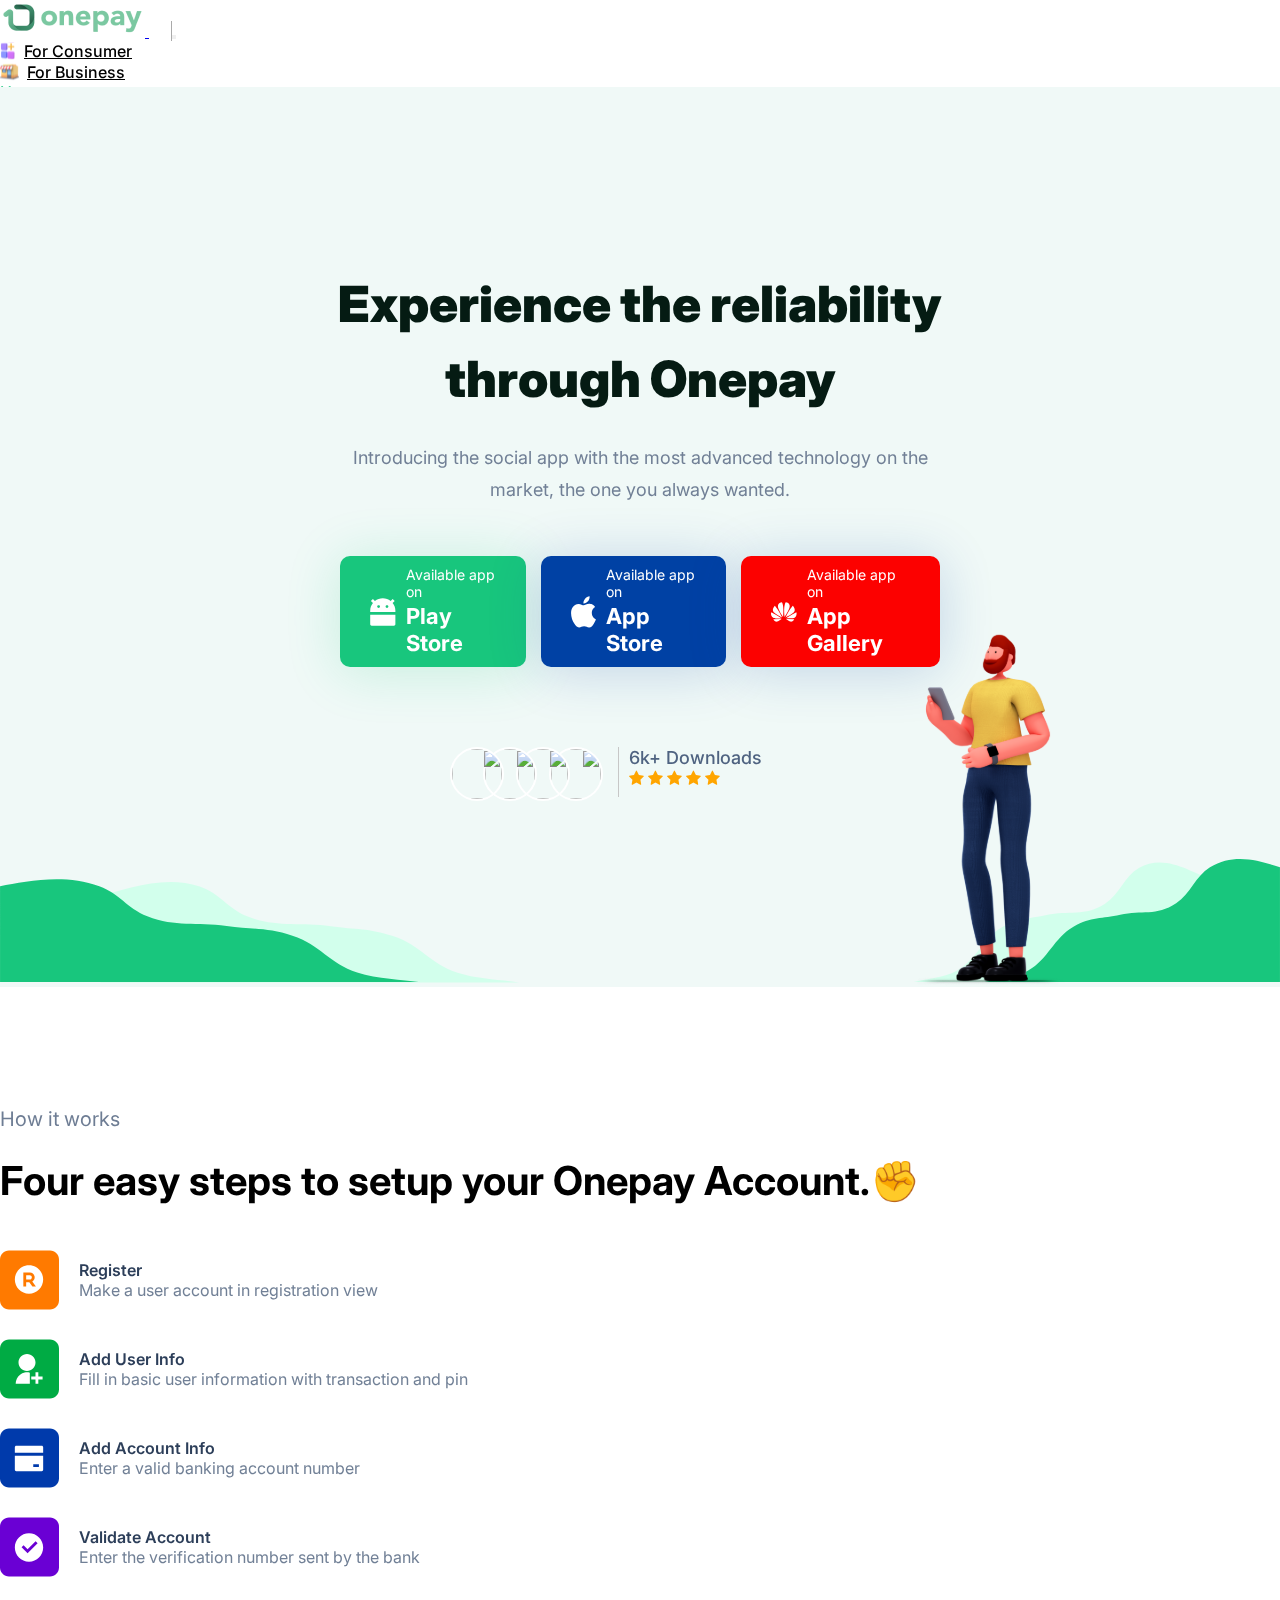
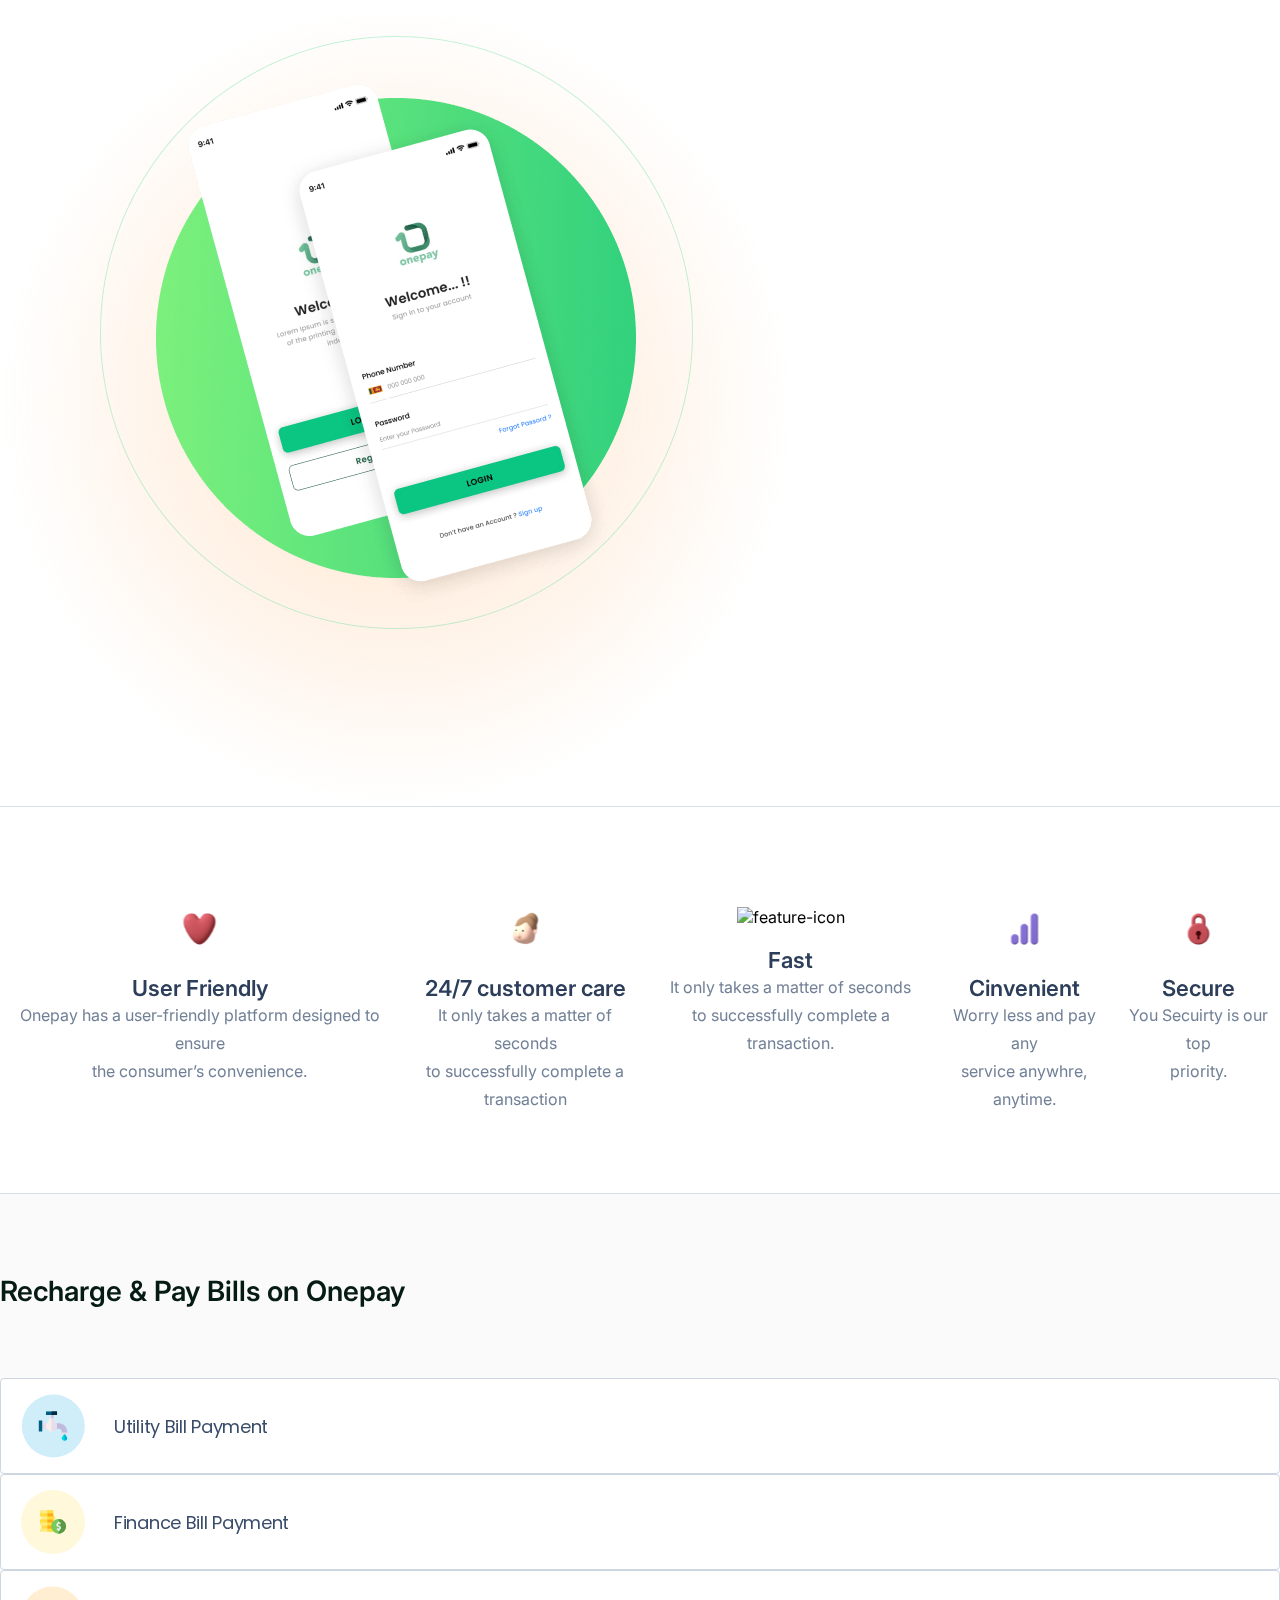
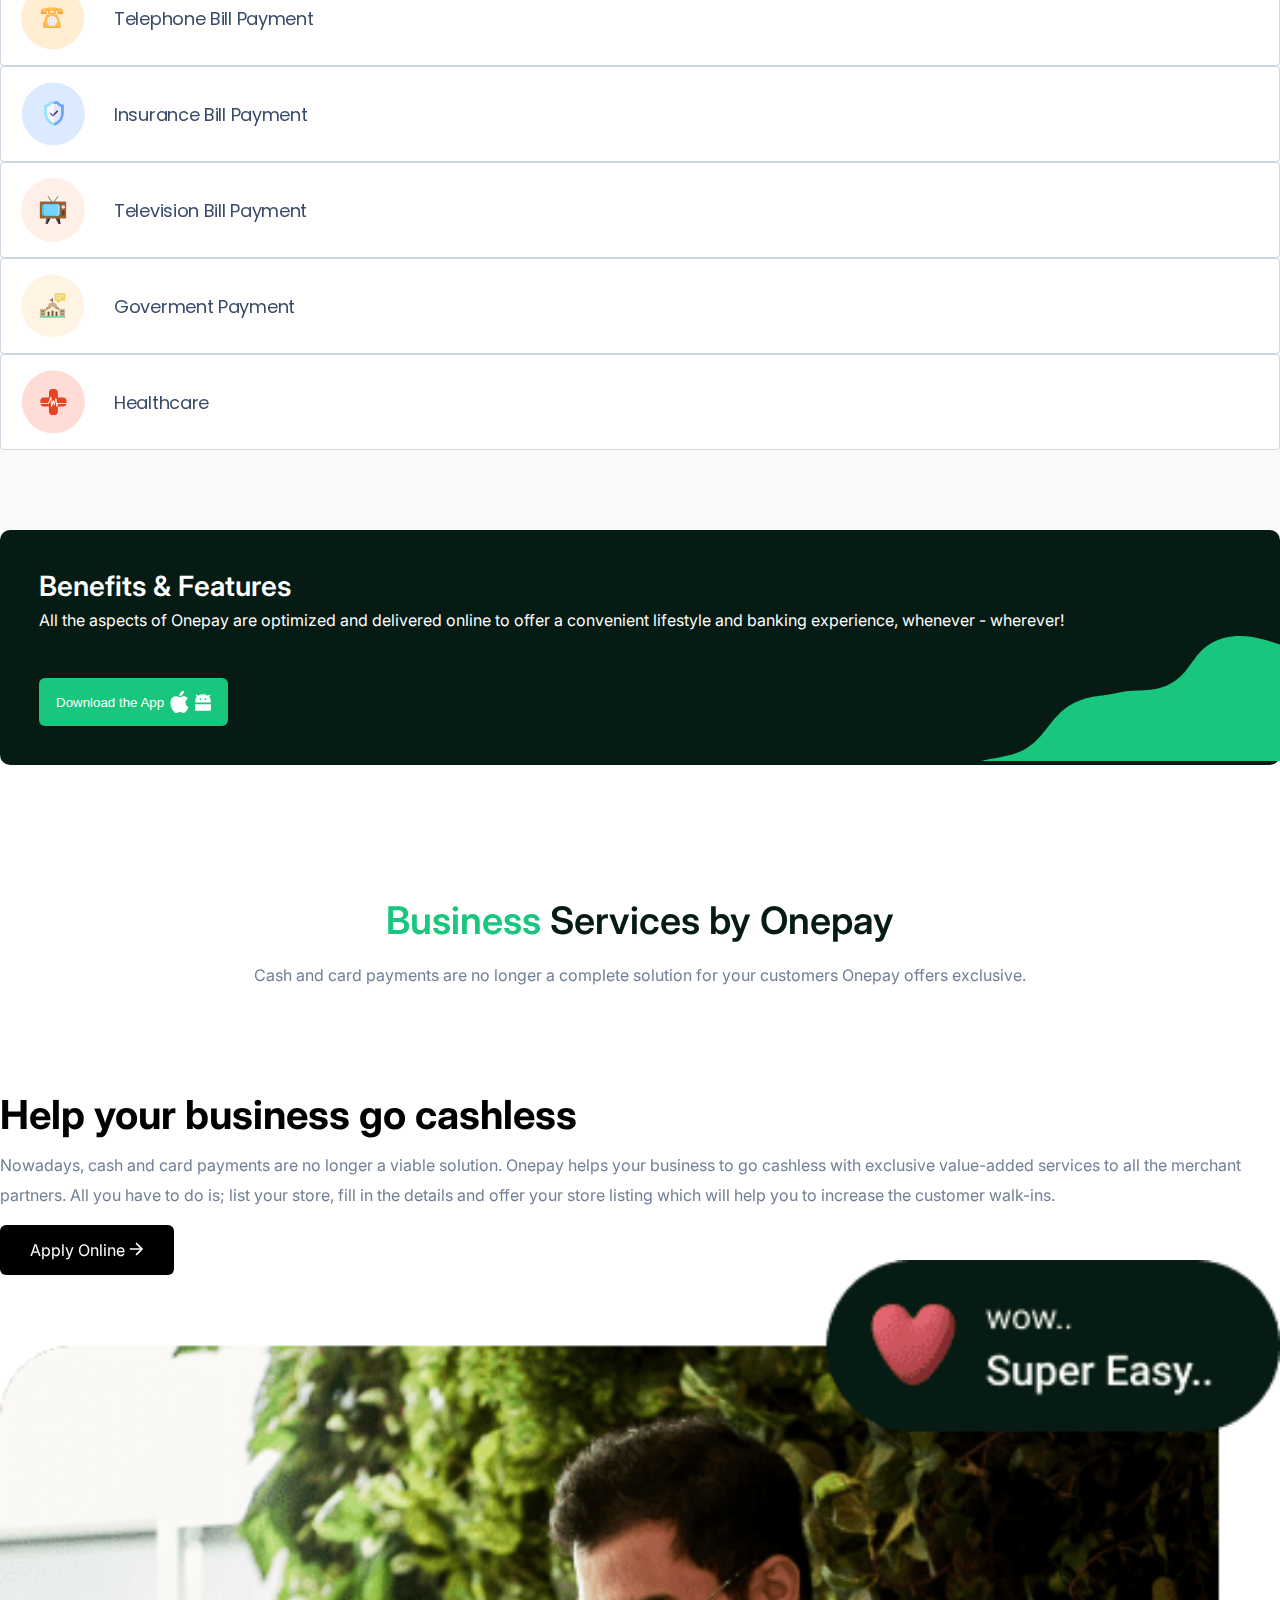
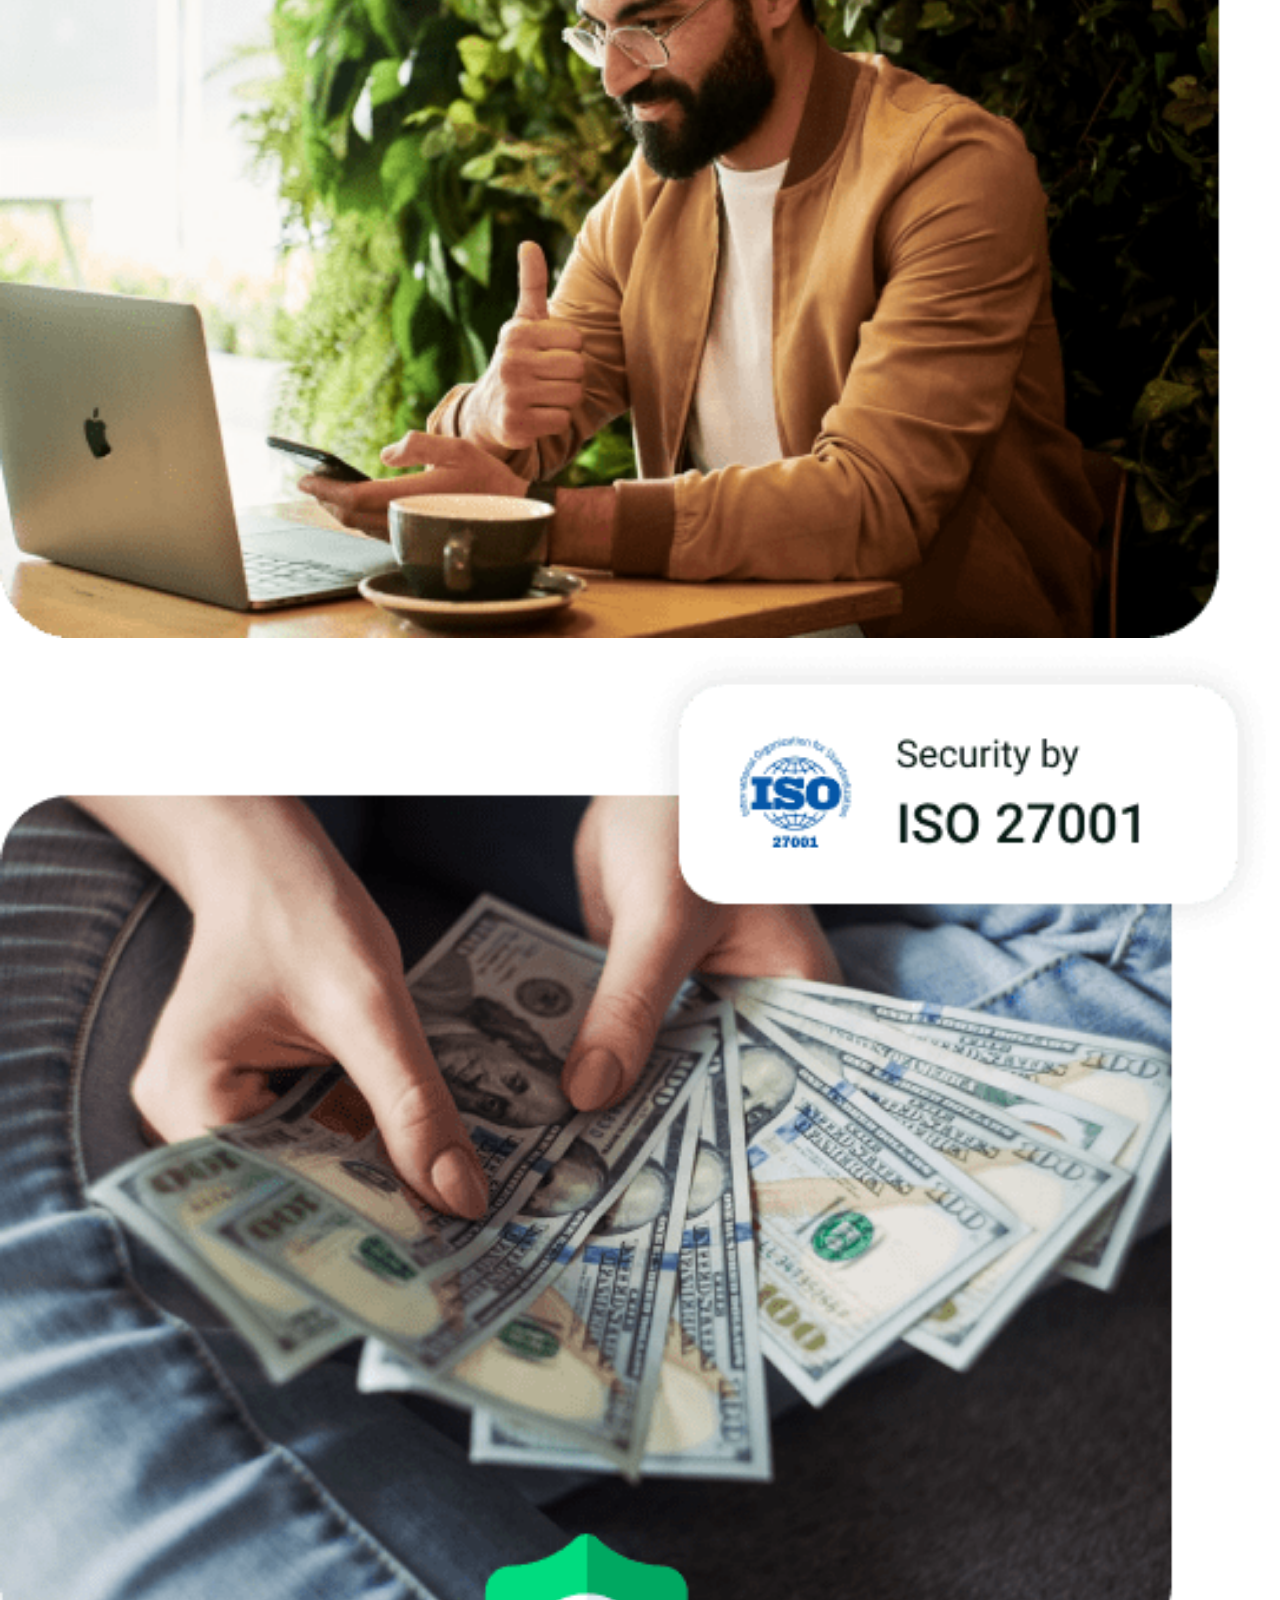
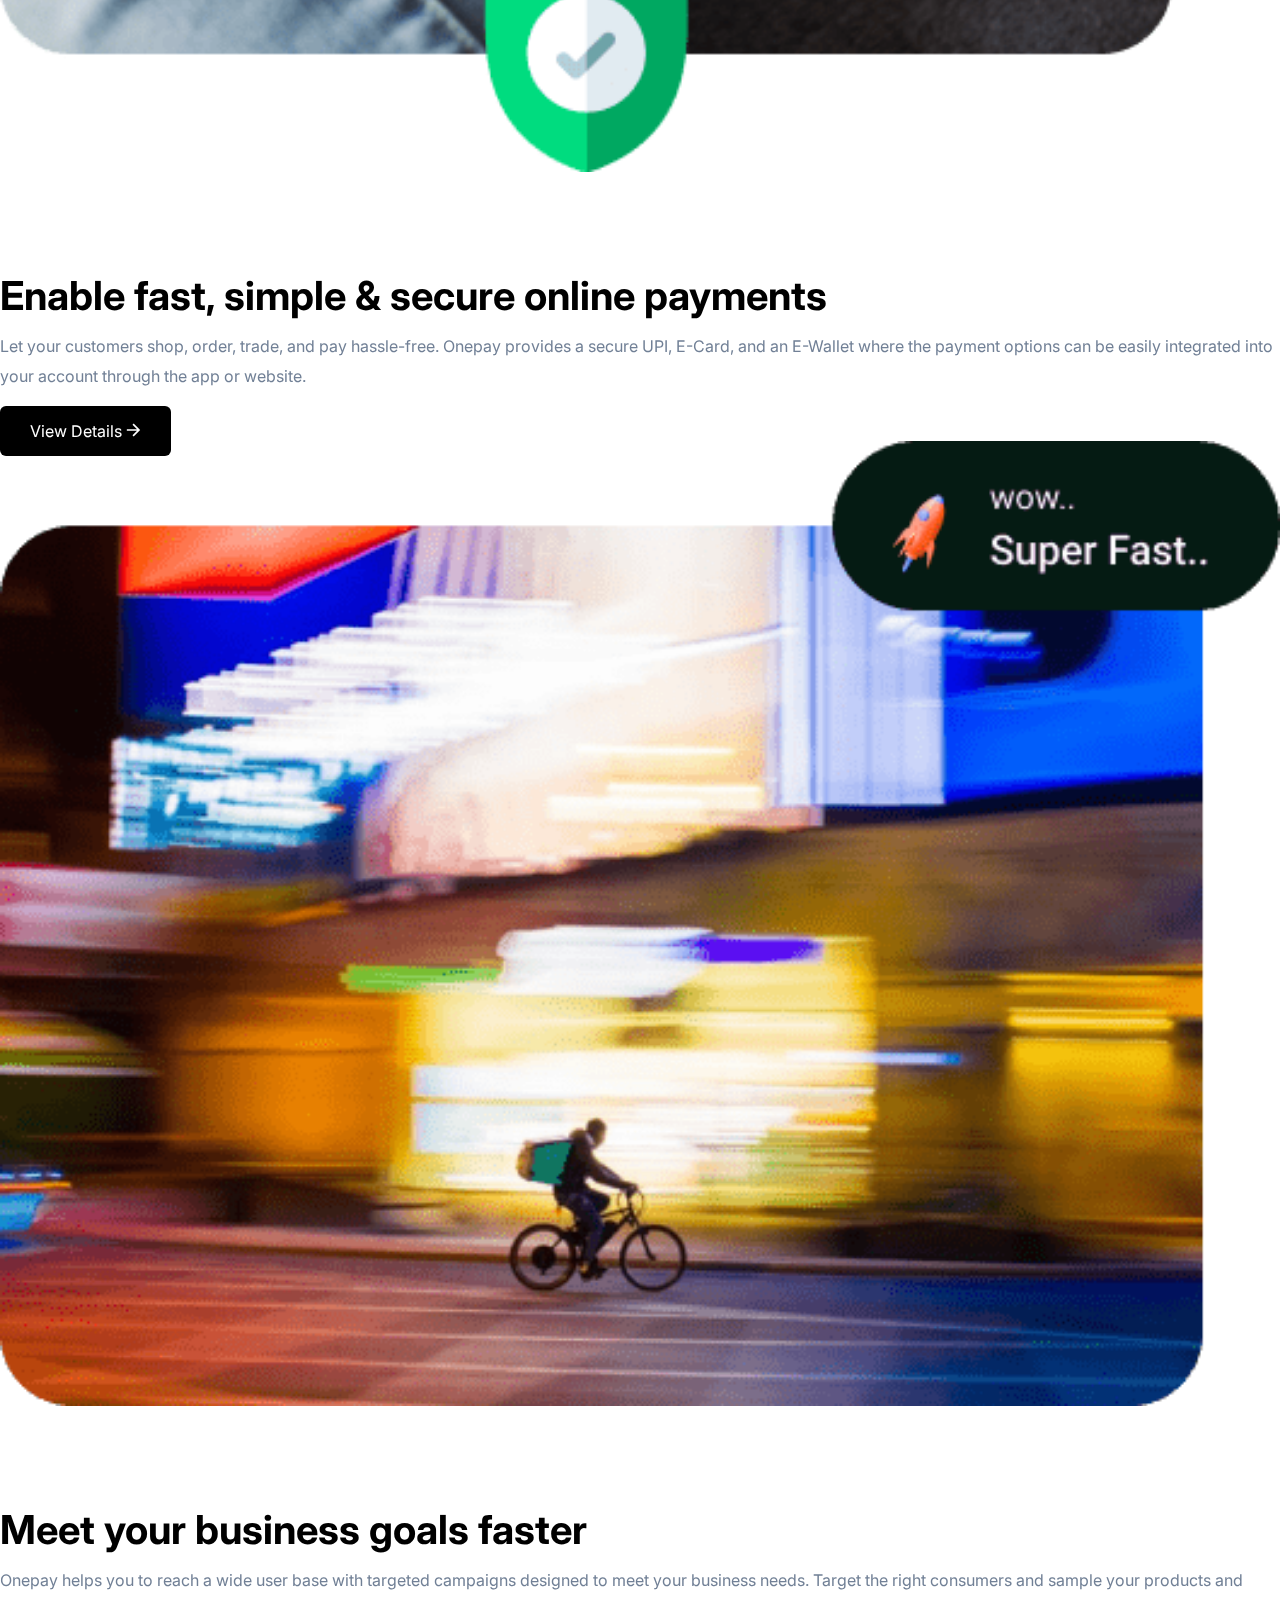
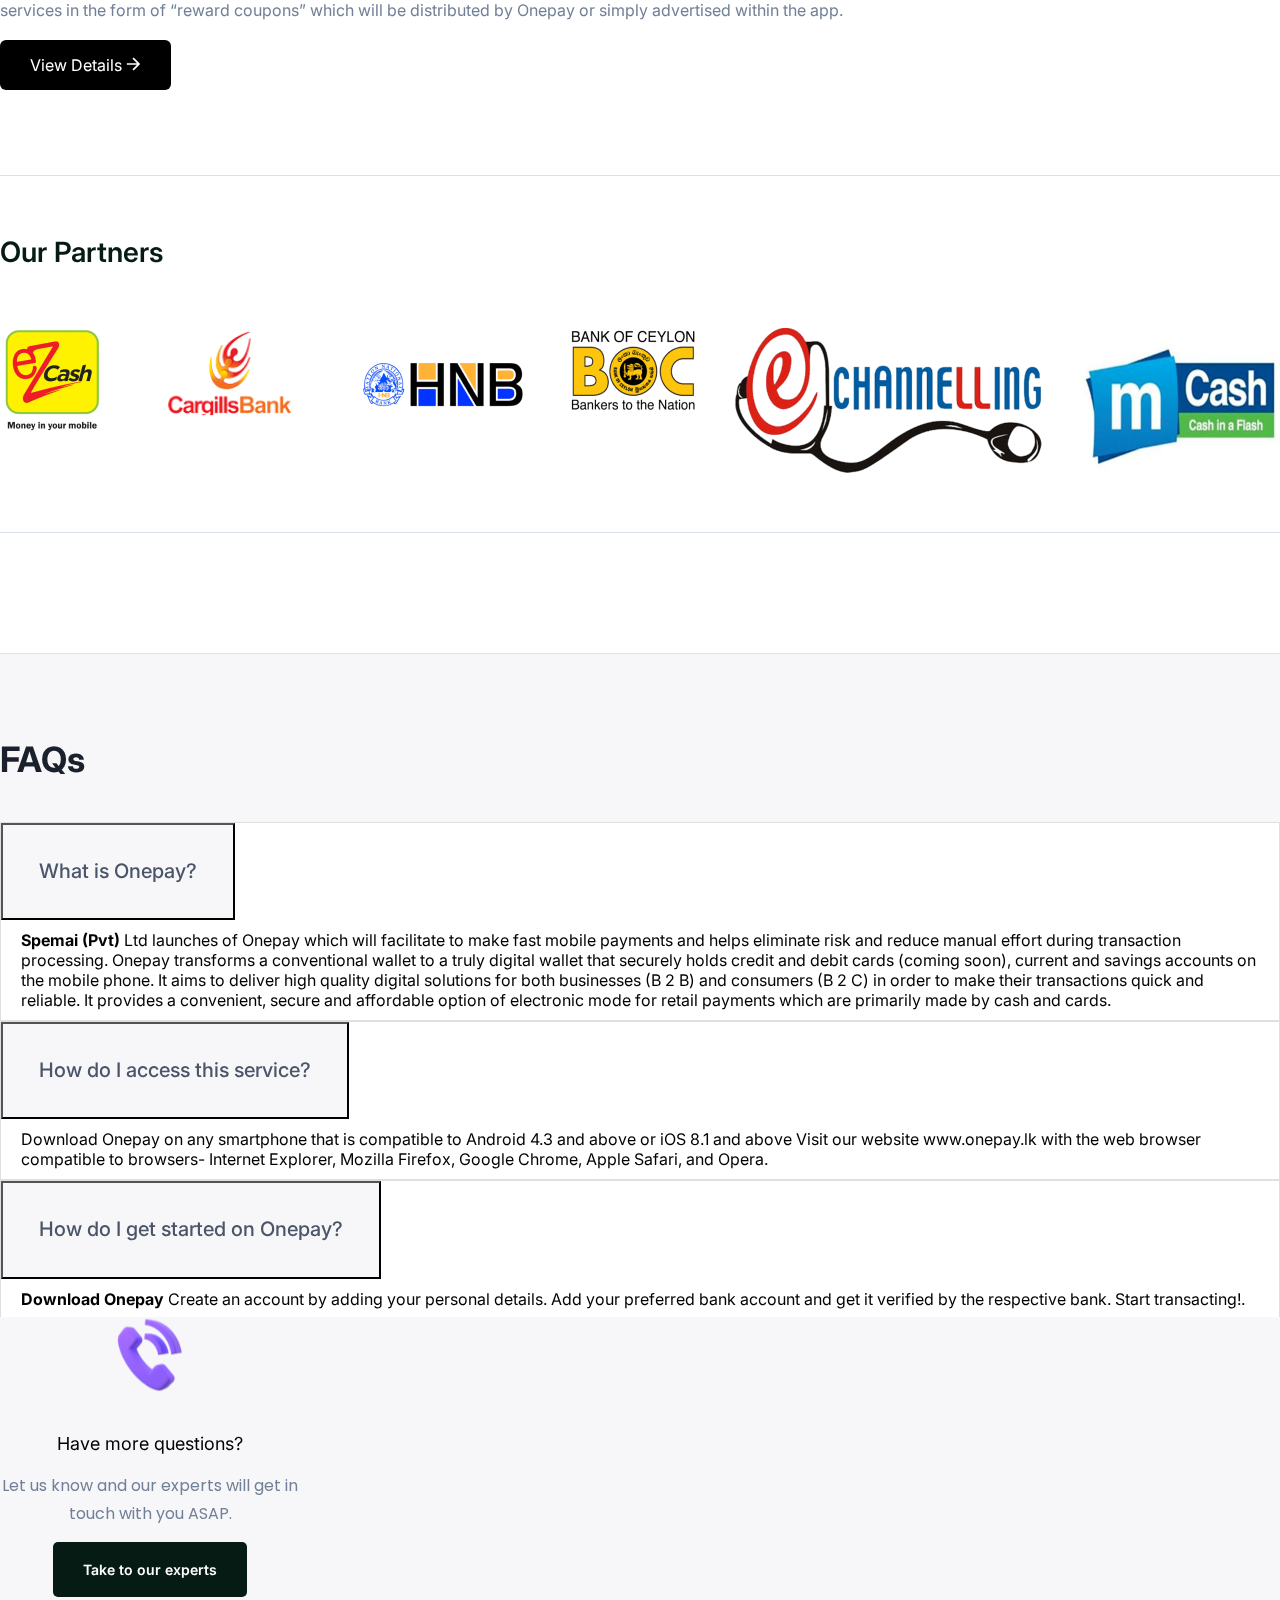
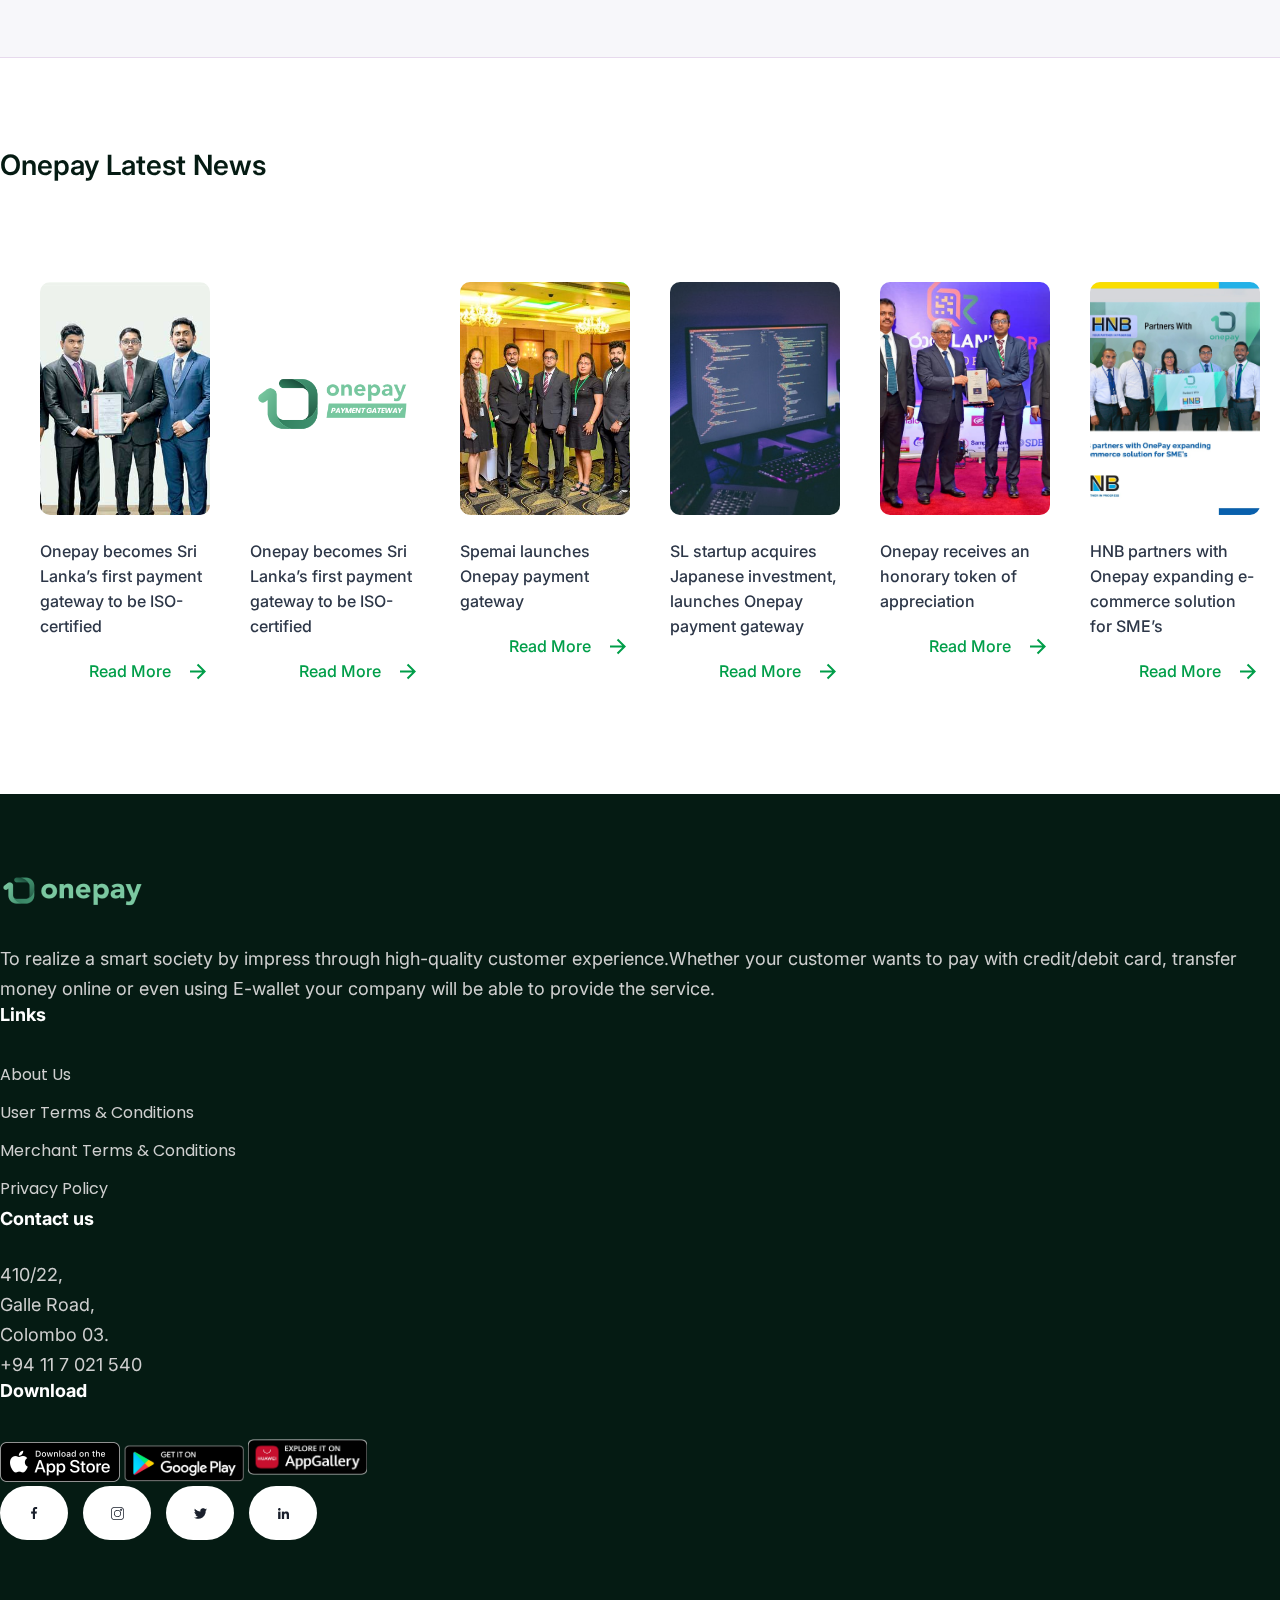
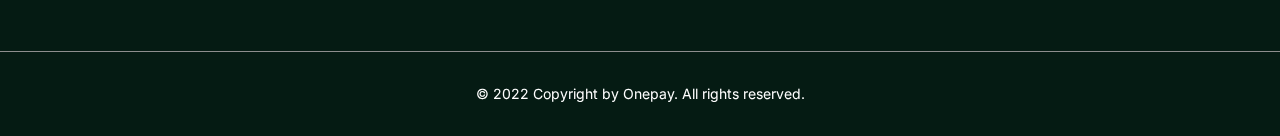
==== index.html @ 6e07134c "footer logo" ====
<!doctype html>
<html lang="en">

<head>
  <!-- Required meta tags -->
  <meta charset="utf-8">
  <meta name="viewport" content="width=device-width, initial-scale=1">
  <meta name="viewport" content="width=device-width, initial-scale=0.86, maximum-scale=5.0, minimum-scale=0.86">
  <link rel="shortcut icon" href="./assets/Images/favicon.ico" type="image/x-icon">
  <link rel="icon" href="./assets/Images/favicon.ico" type="image/x-icon">
  <title>Onepay</title>

  <!-- Bootstrap CSS -->
  <link href="https://cdn.jsdelivr.net/npm/bootstrap@5.1.3/dist/css/bootstrap.min.css" rel="stylesheet"
    integrity="sha384-1BmE4kWBq78iYhFldvKuhfTAU6auU8tT94WrHftjDbrCEXSU1oBoqyl2QvZ6jIW3" crossorigin="anonymous">
    <link rel="stylesheet" href="https://cdnjs.cloudflare.com/ajax/libs/slick-carousel/1.9.0/slick-theme.min.css" integrity="sha512-17EgCFERpgZKcm0j0fEq1YCJuyAWdz9KUtv1EjVuaOz8pDnh/0nZxmU6BBXwaaxqoi9PQXnRWqlcDB027hgv9A==" crossorigin="anonymous" referrerpolicy="no-referrer" />
    <link rel="stylesheet" href="https://cdnjs.cloudflare.com/ajax/libs/slick-carousel/1.9.0/slick.min.css" integrity="sha512-yHknP1/AwR+yx26cB1y0cjvQUMvEa2PFzt1c9LlS4pRQ5NOTZFWbhBig+X9G9eYW/8m0/4OXNx8pxJ6z57x0dw==" crossorigin="anonymous" referrerpolicy="no-referrer" />
    <link rel="stylesheet" href="./css/style.css">

  <!-- Font -->
  <link href="https://fonts.googleapis.com/css2?family=Inter:wght@100;200;300;400;500;600;700;800;900&display=swap"
    rel="stylesheet">

  <!-- Font Awesome Icon Library -->
  <link rel="stylesheet" href="https://cdnjs.cloudflare.com/ajax/libs/font-awesome/4.7.0/css/font-awesome.min.css">

</head>

<script>
  function getMobileOperatingSystem() {
    var userAgent = navigator.userAgent || navigator.vendor || window.opera;

    // Windows Phone must come first because its UA also contains "Android"
    if (/windows phone/i.test(userAgent)) {
      var a = document.getElementById('myElementID');
    a.href = "http://www.mywebsite.com";
        return "Windows Phone";
    }

    if (/android/i.test(userAgent)) {
        return "Android";
    }

    // iOS detection from: http://stackoverflow.com/a/9039885/177710
    if (/iPad|iPhone|iPod/.test(userAgent) && !window.MSStream) {
        return "iOS";
    }

    return "unknown";
}
</script>

<body>

  <!--nav bar-->

  <nav class="navbar navbar-expand-lg navbar-light custom-nav__modify sticky-top">
    <div class="container">
      <a class="navbar-brand custom-nav__modify-logo" href="index.html">
        <img src="./assets/Images/onepay-logo.png" alt="">
      </a>
      <button class="navbar-toggler" type="button" data-bs-toggle="collapse" data-bs-target="#navbarSupportedContent"
        aria-controls="navbarSupportedContent" aria-expanded="false" aria-label="Toggle navigation">
        <span class="navbar-toggler-icon"></span>
      </button>
      <div class="collapse navbar-collapse custom-nav__modify-collapse" id="navbarSupportedContent">
        <ul class="navbar-nav me-auto mb-2 mb-lg-0">
          <li class="nav-item">
            <a class="nav-link nav-item-custom" href="consumer.html"> <img src="./assets/SVG/Add_apps_perspective_matte 1.svg"
                class="nav-image-align" alt=""> For Consumer</a>
          </li>
          <li class="nav-item">
            <a class="nav-link nav-item-custom" href="business.html"><img src="./assets/SVG/consumer.svg" class="nav-image-align"
                alt=""> For Business</a>
          </li>
        </ul>
        <ul class="navbar-nav  mb-2 mb-lg-0 d-flex">
          <li class="nav-item nav-item-align">
            <a class="nav-link nav-item-custom active-page" aria-current="page" href="index.html">Home</a>
          </li>

          <li class="nav-item nav-item-align">
            <a class="nav-link nav-item-custom" href="pricing.html">Payment Gateway</a>
          </li>

          <li class="nav-item nav-item-align">
            <a class="nav-link nav-item-custom" href="about-us.html">About us</a>
          </li>

          <li class="nav-item nav-item-align">
            <a class="nav-link nav-item-custom" href="contact-us.html">Contact us</a>
          </li>

          <li class="nav-item">
            <a class="nav-link login-merchnat__btn" href="https://merchant-v2.onepay.lk/">Login as Merchant</a>
          </li>
        </ul>
      </div>
    </div>
  </nav>

  <!-- hero section -->
  <header>
    <section class="hero_section">
      <div class="wrapper">
        <div class="hero_content">
          <h1 class="hero_heading">Experience the reliability<br>through Onepay</h1>
          <p class="hero_paragraph">Introducing the social app with the most advanced technology on the<br> market, the one you always wanted.
          </p>
          <div class="buttons-downloard-app">
            <a href="https://play.google.com/store/apps/details?id=lk.onepay.android" class='btn-primary-bg plays-store'>
              <svg width="32" height="35" viewBox="0 0 32 35" fill="none" class="btn-primary-bg--image"
                xmlns="http://www.w3.org/2000/svg">
                <path
                  d="M6.1685 3.77868C8.95755 1.59725 12.4262 0.411113 16 0.416676C19.7188 0.416676 23.1365 1.67401 25.8315 3.77868L28.3742 1.29647L30.8488 3.71205L28.306 6.19426C30.5406 8.9169 31.7557 12.3029 31.75 15.7917V17.5H0.25V15.7917C0.25 12.1615 1.538 8.82509 3.694 6.19426L1.15125 3.71376L3.62575 1.29818L6.1685 3.78038V3.77868ZM0.25 20.9167H31.75V32.875C31.75 33.3281 31.5656 33.7626 31.2374 34.083C30.9092 34.4034 30.4641 34.5833 30 34.5833H2C1.53587 34.5833 1.09075 34.4034 0.762563 34.083C0.434374 33.7626 0.25 33.3281 0.25 32.875V20.9167ZM10.75 12.375C11.2141 12.375 11.6592 12.195 11.9874 11.8747C12.3156 11.5543 12.5 11.1198 12.5 10.6667C12.5 10.2136 12.3156 9.77908 11.9874 9.4587C11.6592 9.13833 11.2141 8.95834 10.75 8.95834C10.2859 8.95834 9.84075 9.13833 9.51256 9.4587C9.18437 9.77908 9 10.2136 9 10.6667C9 11.1198 9.18437 11.5543 9.51256 11.8747C9.84075 12.195 10.2859 12.375 10.75 12.375V12.375ZM21.25 12.375C21.7141 12.375 22.1592 12.195 22.4874 11.8747C22.8156 11.5543 23 11.1198 23 10.6667C23 10.2136 22.8156 9.77908 22.4874 9.4587C22.1592 9.13833 21.7141 8.95834 21.25 8.95834C20.7859 8.95834 20.3408 9.13833 20.0126 9.4587C19.6844 9.77908 19.5 10.2136 19.5 10.6667C19.5 11.1198 19.6844 11.5543 20.0126 11.8747C20.3408 12.195 20.7859 12.375 21.25 12.375V12.375Z"
                  fill="white" />
              </svg>
              <div class="header-btn__text">
                <span class="header-btn__text-sub">Available app on</span>
                <span class="header-btn__text-main">Play Store</span>
              </div>
            </a>

            <a href="https://apps.apple.com/jp/app/onepay/id1499761738" class='btn-primary-bg apple-store' id="apple_btn">
              <svg width="31" height="39" viewBox="0 0 31 39" fill="none" xmlns="http://www.w3.org/2000/svg">
                <path
                  d="M15.3733 11.3376C13.9133 11.3376 11.6533 9.63609 9.27333 9.69759C6.13333 9.73859 3.25333 11.5631 1.63333 14.4536C-1.62667 20.2551 0.793333 28.8241 3.97333 33.5391C5.53333 35.8351 7.37333 38.4181 9.81333 38.3361C12.1533 38.2336 13.0333 36.7781 15.8733 36.7781C18.6933 36.7781 19.4933 38.3361 21.9733 38.2746C24.4933 38.2336 26.0933 35.9376 27.6333 33.6211C29.4133 30.9561 30.1533 28.3731 30.1933 28.2296C30.1333 28.2091 25.2933 26.3026 25.2333 20.5626C25.1933 15.7656 29.0533 13.4696 29.2333 13.3671C27.0333 10.0666 23.6533 9.69759 22.4733 9.61559C19.3933 9.36959 16.8133 11.3376 15.3733 11.3376ZM20.5733 6.49959C21.8733 4.90059 22.7333 2.66609 22.4933 0.452087C20.6333 0.534087 18.3933 1.72309 17.0533 3.32209C15.8533 4.73659 14.8133 7.01209 15.0933 9.18509C17.1533 9.34909 19.2733 8.09859 20.5733 6.49959Z"
                  fill="white" />
              </svg>
              <div class="header-btn__text">
                <span class="header-btn__text-sub">Available app on</span>
                <span class="header-btn__text-main">App Store</span>
              </div>
            </a>

            <a 
              href="https://appgallery.cloud.huawei.com/ag/n/app/C103102119?locale=en_US&source=appshare&subsource=C103102119&shareTo=com.huawei.email&shareFrom=appmarket" 
              class='btn-primary-bg app-gallery' id="huawei_btn">
              <svg version="1.1" xmlns="http://www.w3.org/2000/svg" width="32" height="32" viewBox="0 0 32 32" fill="none">
                <path fill="white" d="M4.893 8.187c0 0-2.467 2.36-2.6 4.853v0.467c0.107 2.013 1.627 3.2 1.627 3.2 2.44 2.387 8.347 5.387 9.733 6.067 0 0 0.080 0.040 0.133-0.013l0.027-0.053v-0.053c-3.787-8.253-8.92-14.467-8.92-14.467zM12.867 24.8c-0.027-0.107-0.133-0.107-0.133-0.107l-9.84 0.347c1.067 1.907 2.867 3.373 4.747 2.933 1.28-0.333 4.213-2.373 5.173-3.067 0.080-0.067 0.053-0.12 0.053-0.107zM12.973 23.76c-4.32-2.92-12.693-7.387-12.693-7.387-0.2 0.613-0.267 1.2-0.28 1.733v0.093c0 1.427 0.533 2.427 0.533 2.427 1.067 2.253 3.12 2.933 3.12 2.933 0.933 0.4 1.867 0.413 1.867 0.413 0.16 0.027 5.867 0 7.387 0 0.067 0 0.107-0.067 0.107-0.067v-0.080c0-0.040-0.040-0.067-0.040-0.067zM12.080 4.253c-1.918 0.502-3.327 2.173-3.426 4.189l-0 0.011v0.547c0.040 0.8 0.213 1.4 0.213 1.4 0.88 3.867 5.147 10.2 6.067 11.533 0.067 0.067 0.133 0.040 0.133 0.040 0.048-0.021 0.080-0.068 0.080-0.122 0-0.004-0-0.008-0-0.011l0 0c1.413-14.133-1.48-17.893-1.48-17.893-0.427 0.027-1.587 0.307-1.587 0.307zM23.147 7.28c0 0-0.653-2.4-3.253-3.040 0 0-0.76-0.187-1.56-0.293 0 0-2.907 3.747-1.493 17.907 0.013 0.093 0.080 0.107 0.080 0.107 0.093 0.040 0.133-0.040 0.133-0.040 0.96-1.373 5.2-7.68 6.067-11.52 0 0 0.48-1.867 0.027-3.12zM19.253 24.707c0 0-0.093 0-0.12 0.067 0 0-0.013 0.093 0.040 0.133 0.933 0.68 3.8 2.667 5.173 3.067 0 0 0.213 0.067 0.573 0.080h0.187c0.92-0.027 2.533-0.493 4-3.013zM29.693 13.493c0.187-2.747-2.587-5.293-2.587-5.307 0 0-5.133 6.213-8.893 14.4 0 0-0.040 0.107 0.027 0.173l0.053 0.013h0.080c1.413-0.707 7.28-3.693 9.707-6.053 0 0 1.533-1.24 1.613-3.227zM31.72 16.347c0 0-8.373 4.493-12.693 7.4 0 0-0.067 0.053-0.040 0.147 0 0 0.040 0.080 0.093 0.080 1.547 0 7.413 0 7.56-0.027 0 0 0.76-0.027 1.693-0.387 0 0 2.080-0.667 3.16-3.027 0 0 0.973-1.933 0.227-4.187z"></path>
              </svg>
              <div class="header-btn__text">
                <span class="header-btn__text-sub">Available app on</span>
                <span class="header-btn__text-main">App Gallery</span>
              </div>
            </a>
          </div>
          <div class="avatar_sec">
            <div class="avatars">
              <span class="avatar">
                <img src="https://www.fillmurray.com/50/50" width="50" height="50" />
              </span>
              <span class="avatar">
                <img src="https://www.fillmurray.com/100/100" width="50" height="50" />
              </span>
              <span class="avatar">
                <img src="https://www.fillmurray.com/200/200" width="50" height="50" />
              </span>
              <span class="avatar">
                <img src="https://www.fillmurray.com/150/150" width="50" height="50" />
              </span>
              <!-- Variable amount more avatars -->
            </div>

            <!-- vertical line -->
            <div class="vl"></div>

            <div class="ratings">
              <div id="rate_text">6k+ Downloads</div>

              <div id="stars">
                <span class="fa fa-star checked"></span>
                <span class="fa fa-star checked"></span>
                <span class="fa fa-star checked"></span>
                <span class="fa fa-star checked"></span>
                <span class="fa fa-star checked"></span>
              </div>

            </div>

          </div>
        </div>


        <div class="header-bottom__image-1">
          <img src="./assets/SVG/bg-half.svg" class="man-bill_img" alt="">
        </div>

        <div class="man-bill">
          <img src="./assets/SVG/bill-mobile.svg" alt="">
        </div>

      </div>
    </section>
  </header>


  <!-- SECOND SECTION -->
  <section class="how-it-works">
    <div class="container">
      <div class="row">
        <div class="col-md-6">
          <h2 class="secondsec__heading_small_text">How it works</h2>
          <h2 class="secondsec__heading">Four easy steps to setup your Onepay Account.✊</h2>

          <div class="secondsec__step">
            <img src="./assets/SVG/register.svg" alt="register-icon">
            <p class="secondsec__paragraph_text">Register<span class="secondsec__paragraph_text--sub">Make a user account in registration view</span></p>
          </div>

          <div class="secondsec__step">
            <img src="./assets/SVG/add-user-info.svg" alt="add-user-info-icon">
            <p class="secondsec__paragraph_text">Add User Info<span class="secondsec__paragraph_text--sub">Fill in basic user information with transaction and pin</span></p>
          </div>

          <div class="secondsec__step">
            <img src="./assets/SVG/Add Account Info.svg" alt="add-account-info-icon">
            <p class="secondsec__paragraph_text">Add Account Info<span class="secondsec__paragraph_text--sub">Enter a valid banking account number</span></p>
          </div>

          <div class="secondsec__step">
            <img src="./assets/SVG/Validate Account.svg " alt="validate-account-icon">
            <p class="secondsec__paragraph_text">Validate Account<span class="secondsec__paragraph_text--sub">Enter the verification number sent by the bank</span></p>
          </div>
        </div>

        <div class="col-md-6">
          <div class="secondsec__app_account_create_steps">
            <div class="secondsec__steps_container phoneImg">
              <img src="./assets/Images/min/four-steps.png" alt="phone-image" class="secondsec__phone-img">
            </div>
          </div>
        </div>
      </div>

    </div>
  </section>

  <!-- THIRD SECTION| APP FEATURES (fast,secure,etc) -->
  <section class="feature-list--section">
    <div class="container">
      <div class="app_features">
        <div class="feature">
          <div>
            <img src="./assets/SVG/Heart 1.svg" alt="feature-icon" class="feature_icon">
          </div>
          <div>
            <p class="feature_heading">User Friendly</p>
          </div>
          <div>
            <p class="feature_text">Onepay has a user-friendly platform designed to ensure<br>the consumer’s convenience.</p>
          </div>
        </div>
        <div class="feature">
          <div>
            <img src="./assets/SVG/Beverly 1.svg" alt="feature-icon" class="feature_icon">
          </div>
          <div>
            <p class="feature_heading">24/7 customer care</p>
          </div>
          <div>
            <p class="feature_text">It only takes a matter of seconds<br>  to  successfully complete a <br> transaction</p>
          </div>
        </div>
        <div class="feature">
          <div>
            <img src="./assets/SVG/Bulb 1.svg" alt="feature-icon" class="feature_icon">
          </div>
          <div>
            <p class="feature_heading">Fast </p>
          </div>
          <div>
            <p class="feature_text">It only takes a matter of seconds <br> to successfully complete a transaction.</p>
          </div>
        </div>
        <div class="feature">
          <div>
            <img src="./assets/SVG/Bar Graph 1.svg" alt="feature-icon" class="feature_icon">
          </div>
          <div>
            <p class="feature_heading">Cinvenient</p>
          </div>
          <div>
            <p class="feature_text">Worry less and pay any <br> service anywhre, <br> anytime.</p>
          </div>
        </div>
        <div class="feature">
          <div>
            <img src="./assets/SVG/Lock 1.svg" alt="feature-icon" class="feature_icon">
          </div>
          <div>
            <p class="feature_heading">Secure</p>
          </div>
          <div>
            <p class="feature_text">You Secuirty is our top <br> priority.</p>
          </div>
        </div>
      </div>
    </div>
  </section>


  <!-- FORTH SECTION -->
  <section class="consumer-bil-section bg-transparent border-0">
    <div class="container">
        <h2 class="consumer-bil__heading">Recharge & Pay Bills on Onepay</h2>
        <div class="row">
            <div class="col-md-6 col-lg-4 col-sm-12 mb-4">
                <div class="bill-card">
                    <img src="./assets/SVG/utility.svg" alt="utility-icon" class="bill-card__img">
                    <p class="bill-card__text">Utility Bill Payment</p>
                </div>
            </div>
            <div class="col-md-6 col-lg-4 col-sm-12 mb-4">
                <div class="bill-card">
                    <img src="./assets/SVG/finance.svg" alt="finance-icon" class="bill-card__img">
                    <p class="bill-card__text">Finance Bill Payment</p>
                </div>
            </div>
            <div class="col-md-6 col-lg-4 col-sm-12 mb-4">
                <div class="bill-card">
                    <img src="./assets/SVG/telephone.svg" alt="telephone-icon" class="bill-card__img">
                    <p class="bill-card__text">Telephone Bill Payment</p>
                </div>
            </div>
            <div class="col-md-6 col-lg-4 col-sm-12 mb-4">
                <div class="bill-card">
                    <img src="./assets/SVG/insurance.svg" alt="insurance-icon" class="bill-card__img">
                    <p class="bill-card__text">Insurance Bill Payment</p>
                </div>
            </div>
            <div class="col-md-6 col-lg-4 col-sm-12 mb-4">
                <div class="bill-card">
                    <img src="./assets/SVG/television.svg" alt="television-icon" class="bill-card__img">
                    <p class="bill-card__text">Television Bill Payment</p>
                </div>
            </div>
            <div class="col-md-6 col-lg-4 col-sm-12 mb-4">
                <div class="bill-card">
                    <img src="./assets/SVG/government.svg" alt="government-icon" class="bill-card__img">
                    <p class="bill-card__text">Goverment Payment</p>
                </div>
            </div>
            <div class="col-md-6 col-lg-4 col-sm-12 mb-4">
                <div class="bill-card">
                    <img src="./assets/SVG/healthcare.svg" alt="healthcare-icon" class="bill-card__img">
                    <p class="bill-card__text">Healthcare</p>
                </div>
            </div>
        </div>
    </div>
</section>


  <section class="fifth_section">
    <div class="container">
      <div class="fifthsec__banner">
        <div class="fithsec__banner_content">
          <h3 class="fifthsec__banner_heading">Benefits & Features</h3>
          <p class="fifthsec__banner_paragraph">All the aspects of Onepay are optimized and delivered online to offer a
            convenient lifestyle and banking experience, whenever - wherever!</p>
        </div>
        <div class="fithsec__banner_btn_div">
          <button class="fifthsec__banner_btn" onclick="location.href=`https://play.google.com/store/apps/details?id=lk.onepay.android`">Download the App
            <img src="./assets/SVG/apple.svg" alt="apple-logo" class="fifthsec__banner_btn_svg">
            <img src="./assets/SVG/home-android.svg" alt="android-logo">
          </button>
        </div>
        <div class="fifthsec__banner_vector">
          <img src="./assets/SVG/banner_vector.svg" alt="vector-graphic">
        </div>
      </div>
    </div>
  </section>

  <section class="category-seperator">
    <div class="container">
      <h2 class="category-seperator__heading"><span class="deco-text__heading">Business</span> Services by Onepay</h2>
      <p class="category-seperator__paragraph">Cash and card payments are no longer a complete solution for your
        customers Onepay offers exclusive.</p>
    </div>
  </section>


  <section class="business-features">
    <div class="container">
      <div class="row business-features__list d-flex align-items-center">
        <div class="col-md-6 px-5">
          <h3 class="business-features_heading">Help your business go cashless</h3>
          <p class="sixthsec__paragraph_text">
            Nowadays, cash and card payments are no longer a viable solution. Onepay
            helps your business to go cashless with exclusive value-added services to
            all the merchant partners. All you have to do is; list your store, fill in the
            details and offer your store listing which will help you to increase the
            customer walk-ins.
          </p>
          <a href="./contact-us.html" class="business-features__btn">Apply Online <svg width="15" height="14" viewBox="0 0 15 14"
              fill="none" xmlns="http://www.w3.org/2000/svg">
              <path
                d="M10.9767 6.16664L6.50668 1.69664L7.68501 0.518311L14.1667 6.99998L7.68501 13.4816L6.50668 12.3033L10.9767 7.83331H0.833344V6.16664H10.9767Z"
                fill="white" />
            </svg>
          </a>
        </div>

        <div class="col-md-6">
          <img src="./assets/Images/min/cashless.png" alt="laptop-img" class="business-features_img">
        </div>

        <div class="col-md-6 business-features_img--wrapper">
          <img src="./assets/Images/min/security.png" alt="laptop-img" class="business-features_img">
        </div>

        <div class="col-md-6 px-5">
          <h3 class="business-features_heading">Enable fast, simple & secure online payments</h3>
          <p class="sixthsec__paragraph_text">
            Let your customers shop, order, trade, and pay hassle-free. Onepay provides a secure UPI, E-Card, and an E-Wallet where the payment options can be easily 
            integrated into your account through the app or website.
          </p>
          <a href="./consumer.html" class="business-features__btn">View Details <svg width="15" height="14" viewBox="0 0 15 14"
              fill="none" xmlns="http://www.w3.org/2000/svg">
              <path
                d="M10.9767 6.16664L6.50668 1.69664L7.68501 0.518311L14.1667 6.99998L7.68501 13.4816L6.50668 12.3033L10.9767 7.83331H0.833344V6.16664H10.9767Z"
                fill="white" />
            </svg>
          </a>
        </div>

      </div>
    </div>
  </section>


  <!-- <section class="client pt-3">
    <div class="container">
      <div class="row text-center">
        <div class="col-12">
          <h2 class="display-6 fw-bold  testimonaial-heading">What Merchnat say About <span
              class="deco-text__heading">Onepay</span> </h2>
          <hr class="bg-black mb-4 mt-0 d-inline-block mx-auto" style="width: 100px; height:3px;">
          <p class="p-text ">What our clients are saying</p>
        </div>
      </div>
      <div class="row align-items-md-center ">
        <div class="col-lg-12 col-md-12 col-sm-12">
          <div id="carouselExampleCaptions" class="carousel slide" data-bs-ride="carousel">
            <!-- Wrapper for slides -->
            <!-- <div class="carousel-inner">
              <div class="carousel-item active">
                <div class="row p-4">
                  <div class="t-card">
                    <i class="fa fa-quote-left" aria-hidden="true"></i>
                    <p class="lh-lg">Lorem Ipsum ist ein einfacher
                      Lorem Ipsum ist in der Industrie bereits der
                      iste natus error sit voluptatem accusantium
                      totam rem aperiam, eaque ipsa quae ab illo
                      architecto beatae vitae dicta sunt explicabo.</p>
                    <i class="fa fa-quote-right" aria-hidden="true"></i><br>
                  </div>
                  <div class="row">
                    <div class="col-sm-2 pt-3">
                      <img src="./assets/Images/1582893504 1.png" class="rounded-circle img-responsive img-fluid">
                    </div>
                    <div class="col-sm-10 pt-4 align-items-center">
                      <div class="arrow-down d-none d-lg-block"></div>
                      <h4 class="testimonial-user"><strong>Jack Mathews</strong></h4>
                      <p class="testimonial_subtitle"><span>Global Brand manager</span><br>
                        <span>Artc Cafe</span>
                      </p>
                    </div>
                  </div>
                </div>
              </div>
              <div class="carousel-item">
                <div class="row p-4">
                  <div class="t-card">
                    <i class="fa fa-quote-left" aria-hidden="true"></i>
                    <p class="lh-lg">Lorem Ipsum ist ein einfacher
                      Lorem Ipsum ist in der Industrie bereits der
                      perspiciatis unde omnis iste natus error sit
                      laudantium, totam rem aperiam, eaque ipsa quae
                      architecto beatae vitae dicta sunt </p>
                    <i class="fa fa-quote-right" aria-hidden="true"></i><br>
                  </div>
                  <div class="row">
                    <div class="col-sm-2 pt-4">
                      <img src="./assets/Images/1582893504 1.png" class="rounded-circle img-responsive img-fluid">
                    </div>
                    <div class="col-sm-10 pt-4 align-items-center">
                      <div class="arrow-down d-none d-lg-block"></div>
                      <h4 class="testimonial-user"><strong>Esther Zawadi</strong></h4>
                      <p class="testimonial_subtitle"><span>
                          digital strategist</span><br>
                        <span>Vaxa digital</span>
                      </p>
                    </div>
                  </div>
                </div>
              </div>
              <div class="carousel-item">
                <div class="row p-4">
                  <div class="t-card">
                    <i class="fa fa-quote-left" aria-hidden="true"></i>
                    <p class="lh-lg">Lorem Ipsum ist ein einfacher Demo-Text für die Print- und Schriftindustrie.
                      Lorem Ipsum ist in der Industrie bereits der Standard Demo-Text "Sed ut .</p>
                    <i class="fa fa-quote-right" aria-hidden="true"></i><br>
                  </div>
                  <div class="row text-lg-start">
                    <div class="col-sm-2 pt-4 align-items-center">
                      <img src="./assets/Images/1582893504 1.png" class="rounded-circle img-responsive img-fluid">
                    </div>

                    <div class="col-sm-10 pt-4 align-items-center">
                      <div class="arrow-down d-none d-md-block"></div>
                      <h4 class="testimonial-user"><strong>Patrick muriungi</strong></h4>
                      <p class="testimonial_subtitle"><span>Web Technologist</span><br>
                        <span>Vaxa digital</span>
                      </p>
                    </div>
                  </div>
                </div>
              </div>
            </div>
          </div>
          <div class="controls push-right">
            <a class="left fa fa-chevron-left btn btn-outline-dark" href="#carouselExampleCaptions"
              data-bs-slide="prev"></a>
            <a class="right fa fa-chevron-right btn btn-outline-dark" href="#carouselExampleCaptions"
              data-bs-slide="next"></a>
          </div>
        </div>
      </div>
    </div>
  </section> --> 



  <section class="business-features">
    <div class="container">
      <div class="row business-features__list d-flex align-items-center">
        <!-- <div class="col-md-6">
          <h3 class="business-features_heading">Grow your entire business with seamless integrations</h3>
          <p class="sixthsec__paragraph_text">Grow your business with the payment gateway that powers India’s largest
            brands including the Paytm App</p>
          <a href="" class="business-features__btn">Apply Online <svg width="15" height="14" viewBox="0 0 15 14"
              fill="none" xmlns="http://www.w3.org/2000/svg">
              <path
                d="M10.9767 6.16664L6.50668 1.69664L7.68501 0.518311L14.1667 6.99998L7.68501 13.4816L6.50668 12.3033L10.9767 7.83331H0.833344V6.16664H10.9767Z"
                fill="white" />
            </svg>
          </a>
        </div>

        <div class="col-md-6">
          <img src="./assets/SVG/laptop1.svg" alt="laptop-img" class="business-features_img">
        </div> -->

        <div class="col-md-6 business-features_img--wrapper">
          <img src="./assets/Images/min/fast.png" alt="laptop-img" class="business-features_img">
        </div>

        <div class="col-md-6 px-5">
          <h3 class="business-features_heading">Meet your business goals faster</h3>
          <p class="sixthsec__paragraph_text">Onepay helps you to reach a wide user base with targeted campaigns
            designed to meet your business needs. Target the right consumers and
            sample your products and services in the form of “reward coupons” which
            will be distributed by Onepay or simply advertised within the app.</p>
          <a href="" class="business-features__btn">View Details <svg width="15" height="14" viewBox="0 0 15 14"
              fill="none" xmlns="http://www.w3.org/2000/svg">
              <path
                d="M10.9767 6.16664L6.50668 1.69664L7.68501 0.518311L14.1667 6.99998L7.68501 13.4816L6.50668 12.3033L10.9767 7.83331H0.833344V6.16664H10.9767Z"
                fill="white" />
            </svg>
          </a>
        </div>

      </div>
    </div>
  </section>


  <section class="our-clients__section">
    <div class="container">
      <div>
        <h2 class="ninthsec__ourpartners_heading">Our Partners</h2>
      </div>
      <div class="thirdsec__app_features ninthsec__ourpartners_flex">
        <div class="thirdsec__feature ninthsec__our_partners__logo">
          <img src="./assets/Images/partner1.png" alt="partner-logo" class="thirdsec__feature_icon">
        </div>

        <div class="thirdsec__feature ninthsec__our_partners__logo">
          <img src="./assets/Images/partner2.png" alt="partner-logo" class="thirdsec__feature_icon">
        </div>

        <div class="thirdsec__feature ninthsec__our_partners__logo">
          <img src="./assets/Images/partner3.png" alt="partner-logo" class="thirdsec__feature_icon">
        </div>

        <div class="thirdsec__feature ninthsec__our_partners__logo">
          <img src="./assets/Images/partner4.png" alt="partner-logo" class="thirdsec__feature_icon">
        </div>

        <div class="thirdsec__feature ninthsec__our_partners__logo">
          <img src="./assets/Images/client4.png" alt="partner-logo" class="thirdsec__feature_icon">
        </div>

        <div class="thirdsec__feature ninthsec__our_partners__logo">
          <img src="./assets/Images/client2.png" alt="partner-logo" class="thirdsec__feature_icon">
        </div>
      </div>
    </div>
  </section>


  <!-- TENTH SECTION -->

  <section class="common-faq-section bg-transparent border-0 pt-0">
    <div class="container">
        <h3 class="common-faq__title">FAQs</h3>
        <div class="row">
            <div class="col-md-7">
                <div class="faq-scroll">
                    <div class="px-3">
                        <div class="common-accordion" id="accordionExample">
                            <div class="common-accordion-item">
                                <h2 class="common-accordion-header" id="headingOne">
                                    <button class="accordion-button common-accordion-button collapsed" type="button" data-bs-toggle="collapse"
                                        data-bs-target="#collapseOne" aria-expanded="true" aria-controls="collapseOne">
                                        What is Onepay?
                                    </button>
                                </h2>
                                <div id="collapseOne" class="accordion-collapse collapse common-accordion-collapse" aria-labelledby="headingOne"
                                    data-bs-parent="#accordionExample">
                                    <div class="common-accordion-body">
                                        <strong>Spemai (Pvt) </strong> Ltd launches of Onepay which will facilitate to make fast mobile payments and helps eliminate risk and reduce manual effort during transaction processing. Onepay transforms a conventional wallet to a truly digital wallet that securely holds credit and debit cards (coming soon), current and savings accounts on the mobile phone. It aims to deliver high quality digital solutions for both businesses (B 2 B) and consumers (B 2 C) in order to make their transactions quick and reliable. It provides a convenient, secure and affordable option of electronic mode for retail payments which are primarily made by cash and cards.
                                    </div>
                                </div>
                            </div>
                            <div class="common-accordion-item">
                                <h2 class="common-accordion-header" id="headingTwo">
                                    <button class="accordion-button common-accordion-button collapsed" type="button" data-bs-toggle="collapse"
                                        data-bs-target="#collapseTwo" aria-expanded="false" aria-controls="collapseTwo">
                                        How do I access this service?
                                    </button>
                                </h2>
                                <div id="collapseTwo" class="accordion-collapse collapse common-accordion-collapse" aria-labelledby="headingTwo"
                                    data-bs-parent="#accordionExample">
                                    <div class="common-accordion-body">
                                        Download Onepay on any smartphone that is compatible to Android 4.3 and above or iOS 8.1 and above
                                          Visit our website www.onepay.lk with the web browser compatible to browsers- Internet Explorer, Mozilla Firefox, Google Chrome, Apple Safari, and Opera.
                                    </div>
                                </div>
                            </div>
                            <div class="common-accordion-item">
                                <h2 class="common-accordion-header" id="headingThree">
                                    <button class="accordion-button common-accordion-button collapsed" type="button" data-bs-toggle="collapse"
                                        data-bs-target="#collapseThree" aria-expanded="false" aria-controls="collapseThree">
                                        How do I get started on Onepay?
                                    </button>
                                </h2>
                                <div id="collapseThree" class="accordion-collapse collapse common-accordion-collapse" aria-labelledby="headingThree"
                                    data-bs-parent="#accordionExample">
                                    <div class="common-accordion-body">
                                        <strong>Download Onepay</strong>

                                          Create an account by adding your personal details.
                                          
                                          Add your preferred bank account and get it verified by the respective bank.
                                          
                                          Start transacting!.
                                    </div>
                                </div>
                            </div>
                            <div class="common-accordion-item">
                                <h2 class="common-accordion-header" id="headingfour">
                                    <button class="accordion-button common-accordion-button collapsed" type="button" data-bs-toggle="collapse"
                                        data-bs-target="#collapsefour" aria-expanded="false" aria-controls="collapsefour">
                                        How do I access this service?
                                    </button>
                                </h2>
                                <div id="collapsefour" class="accordion-collapse collapse common-accordion-collapse" aria-labelledby="headingfour"
                                    data-bs-parent="#accordionExample">
                                    <div class="common-accordion-body">
                                      Download Onepay on any smartphone that is compatible to Android 4.3 and above or iOS 8.1 and above

                                      Visit our website www.onepay.lk with the web browser compatible to browsers- Internet Explorer, Mozilla Firefox, Google Chrome, Apple Safari, and Opera.
                                    </div>
                                </div>
                            </div>
                            <div class="common-accordion-item">
                                <h2 class="common-accordion-header" id="headingfive">
                                    <button class="accordion-button common-accordion-button collapsed" type="button" data-bs-toggle="collapse"
                                        data-bs-target="#collapsefive" aria-expanded="false" aria-controls="collapsefive">
                                        Can I login with the same user credentials on multiple devices?
                                    </button>
                                </h2>
                                <div id="collapsefive" class="accordion-collapse collapse common-accordion-collapse" aria-labelledby="headingfive"
                                    data-bs-parent="#accordionExample">
                                    <div class="common-accordion-body">
                                      Yes! You have the flexibility to switch between devices according to your convenience but you could only be logged in through one device at a time.
                                    </div>
                                </div>
                            </div>
                            <div class="common-accordion-item">
                                <h2 class="common-accordion-header" id="headingsix">
                                    <button class="accordion-button common-accordion-button collapsed" type="button" data-bs-toggle="collapse"
                                        data-bs-target="#collapssix" aria-expanded="true" aria-controls="collapseOne">
                                        Can I use Onepay via Wi-Fi?
                                    </button>
                                </h2>
                                <div id="collapssix" class="accordion-collapse collapse common-accordion-collapse" aria-labelledby="headingsix"
                                    data-bs-parent="#accordionExample">
                                    <div class="common-accordion-body">
                                      Yes! You can access Onepay through Wi-Fi or a mobile data connection.
                                    </div>
                                </div>
                            </div>
                            <div class="common-accordion-item">
                                <h2 class="common-accordion-header" id="headingseven">
                                    <button class="accordion-button common-accordion-button collapsed" type="button" data-bs-toggle="collapse"
                                        data-bs-target="#collapseseven" aria-expanded="false" aria-controls="collapseTwo">
                                        Is Onepay free to set up?
                                    </button>
                                </h2>
                                <div id="collapseseven" class="accordion-collapse collapse common-accordion-collapse" aria-labelledby="headingseven"
                                    data-bs-parent="#accordionExample">
                                    <div class="common-accordion-body">
                                      Yes, it is absolutely free for registration for both users and merchants.
                                    </div>
                                </div>
                            </div>
                            <div class="common-accordion-item">
                                <h2 class="common-accordion-header" id="headingeight">
                                    <button class="accordion-button common-accordion-button collapsed" type="button" data-bs-toggle="collapse"
                                        data-bs-target="#collapseeight" aria-expanded="false" aria-controls="collapseThree">
                                        What are the card types that I can store under my Onepay
                                        account?
                                    </button>
                                </h2>
                                <div id="collapseeight" class="accordion-collapse collapse common-accordion-collapse" aria-labelledby="headingeight"
                                    data-bs-parent="#accordionExample">
                                    <div class="common-accordion-body">
                                      You will be able to use any Sri Lankan Visa, Master or Amex card, that is enabled for online use by your card issuing bank. At the launch of onepay we are coming with current and saving bank accounts only.
                                    </div>
                                </div>
                            </div>
                            <!-- <div class="common-accordion-item">
                                <h2 class="common-accordion-header" id="headingThree">
                                    <button class="accordion-button common-accordion-button collapsed" type="button" data-bs-toggle="collapse"
                                        data-bs-target="#collapseThree" aria-expanded="false" aria-controls="collapseThree">
                                        What technologies will be used to develop a software product?
                                    </button>
                                </h2>
                                <div id="collapseThree" class="accordion-collapse collapse common-accordion-collapse" aria-labelledby="headingThree"
                                    data-bs-parent="#accordionExample">
                                    <div class="common-accordion-body">
                                        <strong>This is the third item's accordion body.</strong> It is hidden by default,
                                        until the collapse plugin adds the appropriate classes that we use to style each
                                        element. These classes control the overall appearance, as well as the showing and
                                        hiding via CSS transitions. You can modify any of this with custom CSS or overriding
                                        our default variables. It's also worth noting that just about any HTML can go within
                                        the <code>.accordion-body</code>, though the transition does limit overflow.
                                    </div>
                                </div>
                            </div> -->
                            <!-- <div class="common-accordion-item">
                                <h2 class="common-accordion-header" id="headingThree">
                                    <button class="accordion-button common-accordion-button collapsed" type="button" data-bs-toggle="collapse"
                                        data-bs-target="#collapseThree" aria-expanded="false" aria-controls="collapseThree">
                                        What are your product development process steps?
                                    </button>
                                </h2>
                                <div id="collapseThree" class="accordion-collapse collapse common-accordion-collapse" aria-labelledby="headingThree"
                                    data-bs-parent="#accordionExample">
                                    <div class="common-accordion-body">
                                        <strong>This is the third item's accordion body.</strong> It is hidden by default,
                                        until the collapse plugin adds the appropriate classes that we use to style each
                                        element. These classes control the overall appearance, as well as the showing and
                                        hiding via CSS transitions. You can modify any of this with custom CSS or overriding
                                        our default variables. It's also worth noting that just about any HTML can go within
                                        the <code>.accordion-body</code>, though the transition does limit overflow.
                                    </div>
                                </div>
                            </div> -->
                        </div>
                    </div>
                </div>

            </div>
            <div class="col-md-5 d-flex align-items-center justify-content-center">
                <div class="question-content">
                    <img src="./assets/SVG/faq-telephone.svg" alt="telephone-img" class="question-content__img">
                    <h3 class="question-content__title">Have more questions?</h3>
                    <p class="question-content__para">Let us know and our experts will get in touch with you ASAP.</p>
                    <a href="./contact-us.html" class="question-content__link">Take to our experts</a>
                </div>
            </div>
        </div>
    </div>
</section>

<div class="news-section">
  <div class="container">
      <h3 class="news-sec-title">Onepay Latest News</h3>
  </div>
  <div class="row news-card-row slider-main">
       <div class="news-card">
           <img src="./assets/Images/min/image_29be2a5fed.jpg" alt="news-img" class="news-card__img">
           <div class="news-card__body">
               <p  class="news-card__para">Onepay becomes Sri Lanka’s first payment gateway to be ISO-certified</p>
               <div class="news-card__btn">
                   <a href="https://www.ft.lk/financial-services/Onepay-becomes-Sri-Lanka-s-first-payment-gateway-to-be-ISO-certified/42-731325"  class="news-card__link">Read More <img src="./assets/SVG/arrow-right-line.svg" alt="arrow-right-line" class="news-card__icon"></a>
               </div>
           </div>
       </div>
       <div class="news-card">
           <img src="./assets/Images/Onepay-PG-Logo.png" alt="news-img" class="news-card__img">
           <div class="news-card__body">
               <p  class="news-card__para">Onepay becomes Sri Lanka’s first payment gateway to be ISO-certified</p>
               <div class="news-card__btn">
                   <a href="https://island.lk/onepay-becomes-sri-lankas-first-payment-gateway-to-be-iso-certified/"  class="news-card__link">Read More <img src="./assets/SVG/arrow-right-line.svg" alt="arrow-right-line" class="news-card__icon"></a>
               </div>
           </div>
       </div>
       <div class="news-card">
           <img src="./assets/Images/min/26-Spemai.jpg" alt="news-img" class="news-card__img">
           <div class="news-card__body">
               <p  class="news-card__para">Spemai launches Onepay payment gateway</p>
               <div class="news-card__btn">
                   <a href="http://www.sundayobserver.lk/2021/08/29/business/spemai-launches-onepay-payment-gateway"  class="news-card__link">Read More <img src="./assets/SVG/arrow-right-line.svg" alt="arrow-right-line" class="news-card__icon"></a>
               </div>
           </div>
       </div>
       <div class="news-card">
           <img src="./assets/Images/news-img-4.png" alt="news-img" class="news-card__img">
           <div class="news-card__body">
               <p  class="news-card__para">SL startup acquires Japanese investment, launches Onepay payment gateway</p>
               <div class="news-card__btn">
                   <a href="https://island.lk/sl-startup-acquires-japanese-investment-launches-onepay-payment-gateway/"  class="news-card__link">Read More <img src="./assets/SVG/arrow-right-line.svg" alt="arrow-right-line" class="news-card__icon"></a>
               </div>
           </div>
       </div>
       <div class="news-card">
           <img src="./assets/Images/min/token.jpg" alt="news-img" class="news-card__img">
           <div class="news-card__body">
               <p  class="news-card__para">Onepay receives an honorary token of appreciation</p>
               <div class="news-card__btn">
                   <a href="https://www.facebook.com/watch/?v=3378866198871479"  class="news-card__link">Read More <img src="./assets/SVG/arrow-right-line.svg" alt="arrow-right-line" class="news-card__icon"></a>
               </div>
           </div>
       </div>
       <div class="news-card">
           <img src="./assets/Images/min/hnb.jpg" alt="news-img" class="news-card__img">
           <div class="news-card__body">
               <p  class="news-card__para">HNB partners with Onepay expanding e-commerce solution for SME’s</p>
               <div class="news-card__btn">
                   <a href="https://www.hnb.net/media-center/2022/hnb-partners-with-onepay-expanding-e-commerce-solution-for-sme%E2%80%99s?fbclid=IwAR0qMyCVq0Wu8U1m24axDb_gPl1LB3XpIGSkpqCQkT27pMyKdNrB75oN4AI"  class="news-card__link">Read More <img src="./assets/SVG/arrow-right-line.svg" alt="arrow-right-line" class="news-card__icon"></a>
               </div>
           </div>
       </div>
  </div>
</div>

    <!-- FOOTER SECTION -->
    <footer class="footer">
      <div class="container footer__top">
          <div class="row">
              <div class="col-lg-4 col-md-6 col-sm-12 footer__top-section">
                  <img src="./assets/Images/onepay-logo.png" alt="onepay-logo" class="footer__logo">
                  <p class="footer__paragraph">To realize a smart society by impress through high-quality customer experience.Whether your customer wants to pay with credit/debit card, transfer money online or even using E-wallet your company will be able to provide the service. </p>

              </div>
              <div class="col-lg-2 col-md-6 col-sm-12 footer__top-section">
                  <h3 class="footer__links_heading">Links</h3>
                  <div><a href="./about-us.html" class="footer_a_tag">About Us</a></div>
                  <div><a href="/user_terms.pdf" download class="footer_a_tag">User Terms & Conditions</a></div>
                  <div><a href="/merchant_terms.pdf" download class="footer_a_tag">Merchant Terms & Conditions</a></div>
                  <div><a href="https://privacy-onepay.spemai.com/" class="footer_a_tag">Privacy Policy</a></div>
              </div>
              <div class="col-lg-4 col-md-6 col-sm-12 footer__top-section">
                  <h3 class="footer__links_heading">Contact us</h3>
                  <p class="footer__paragraph">410/22, <br> Galle Road,
                      <br>
                      Colombo 03. </p>
                  <p class="footer__paragraph">+94 11 7 021 540</p>
              </div>
              <div class="col-lg-2 col-md-6 col-sm-12 footer__top-section">
                  <h3 class="footer__links_heading">Download</h3>
                  <div class="footer-logo-section">
                      <div>
                        <img onclick="location.href=`https://apps.apple.com/jp/app/onepay/id1499761738`" src="./assets/SVG/download-apple.svg" alt="appstore-download" />
                        <img onclick="location.href=`https://play.google.com/store/apps/details?id=lk.onepay.android`" src="./assets/SVG/download-google.svg" alt="playstore-download" />
                        <img
                          style="width: 119px; height: auto; margin: 7px 0;"
                          onclick="location.href=`https://appgallery.cloud.huawei.com/ag/n/app/C103102119?locale=en_US&source=appshare&subsource=C103102119&shareTo=com.huawei.email&shareFrom=appmarket`" 
                          src="./assets/Images/huawei-play-badge.png" alt="huawei-app-gallery-download" />
                      </div>

                      <ul class="footer-socialmedia">
                          <li class="footer-socialmedia__item">
                              <a href="https://www.facebook.com/onepayforall" class="footer-socialmedia__item-link"><img
                                      src="./assets/Images/facebook.png" alt="socialmedia-logo"></a>
                          </li>
                          <li class="footer-socialmedia__item">
                              <a href="https://www.instagram.com/onepaylk/" class="footer-socialmedia__item-link"><img
                                      src="./assets/Images/instagram.png" alt="socialmedia-logo"></a>
                          </li>
                          <li class="footer-socialmedia__item">
                              <a href="https://twitter.com/onepaylk" class="footer-socialmedia__item-link"><img src="./assets/Images/twitter.png"
                                      alt="socialmedia-logo"></a>
                          </li>
                          <li class="footer-socialmedia__item">
                              <a href="https://www.linkedin.com/company/onepaylk/?trk=similar-pages&originalSubdomain=lk" class="footer-socialmedia__item-link"><img
                                      src="./assets/Images/linkedin.png" alt="socialmedia-logo"></a>
                          </li>
                      </ul>
                  </div>
              </div>
          </div>
      </div>


      <div class="footer__copyright_text">
          <div class="footer__horizontal_line"></div>
          <p class="footer__copyrigh_paragraph">© 2022 Copyright by Onepay. All rights reserved.</p>
      </div>
  </footer>


  <!-- Optional JavaScript; choose one of the two! -->

  <!-- Option 1: Bootstrap Bundle with Popper -->
  <script src="https://cdn.jsdelivr.net/npm/bootstrap@5.1.3/dist/js/bootstrap.bundle.min.js"
    integrity="sha384-ka7Sk0Gln4gmtz2MlQnikT1wXgYsOg+OMhuP+IlRH9sENBO0LRn5q+8nbTov4+1p"
    crossorigin="anonymous"></script>
    <script src="https://ajax.googleapis.com/ajax/libs/jquery/3.5.1/jquery.min.js"></script>
    <script src="https://cdnjs.cloudflare.com/ajax/libs/slick-carousel/1.9.0/slick.min.js" integrity="sha512-HGOnQO9+SP1V92SrtZfjqxxtLmVzqZpjFFekvzZVWoiASSQgSr4cw9Kqd2+l8Llp4Gm0G8GIFJ4ddwZilcdb8A==" crossorigin="anonymous" referrerpolicy="no-referrer"></script>

    <script>
            $('.slider-main').slick({
            centerMode: true,
            centerPadding: '60px',
            slidesToShow: 4,
            infinite: true,
            speed: 300,
            slidesToShow: 4,
            slidesToScroll: 1,
            autoplay: true,
            responsive: [
            {
            breakpoint: 1024,
            settings: {
                arrows: false,
                centerMode: true,
                centerPadding: '40px',
                slidesToShow: 3
            }
            },
            {
            breakpoint: 768,
            settings: {
                arrows: false,
                centerMode: true,
                centerPadding: '40px',
                slidesToShow: 2
            }
            },
            {
            breakpoint: 480,
            settings: {
                arrows: false,
                centerMode: true,
                centerPadding: '40px',
                slidesToShow: 1
            }
            }
        ]
        });

        $(window).scroll(function() {
            if ($(window).scrollTop() > 10) {
                $('.custom-nav__modify').addClass('floatingNav');
            } else {
                $('.custom-nav__modify').removeClass('floatingNav');
            }
        });
    </script>
  <!-- Option 2: Separate Popper and Bootstrap JS -->
  <!--
    <script src="https://cdn.jsdelivr.net/npm/@popperjs/core@2.10.2/dist/umd/popper.min.js" integrity="sha384-7+zCNj/IqJ95wo16oMtfsKbZ9ccEh31eOz1HGyDuCQ6wgnyJNSYdrPa03rtR1zdB" crossorigin="anonymous"></script>
    <script src="https://cdn.jsdelivr.net/npm/bootstrap@5.1.3/dist/js/bootstrap.min.js" integrity="sha384-QJHtvGhmr9XOIpI6YVutG+2QOK9T+ZnN4kzFN1RtK3zEFEIsxhlmWl5/YESvpZ13" crossorigin="anonymous"></script>
    -->
</body>

</html>
---- css/style.css ----
@import url('https://fonts.googleapis.com/css?family=Inter');
@import url('https://fonts.googleapis.com/css2?family=Montserrat:wght@800&display=swap');
@import url('https://fonts.googleapis.com/css2?family=Montserrat:wght@200&display=swap');
@import url('https://fonts.googleapis.com/css2?family=Poppins:ital,wght@0,200;0,400;0,600;1,300&display=swap');

*{
    margin: 0;
    padding: 0;
  }

body {
    font-family: 'Inter', sans-serif;
 }

 /* navbar */

 .nav-item-custom {
    font-style: normal;
    font-weight: 500;
    font-size: 16px;
    color: #000000 !important;
    display: flex;
    align-items: center;
 }

 .login-merchnat__btn {
    padding: 15px 20px 15px 20px;
    background: #18C67D;
    color: #ffff !important;
    font-weight: 500;
    font-size: 14px;
    line-height: 17px;
    border-radius: 40px;  
    min-width: 164px;
    display: flex;
    justify-content: center;
 }

 .custom-nav__modify {
    height: 87px;
    background: #FFFFFF;
 }

 .nav-image-align {
    margin-right: 8px;
 }

 .nav-item-align {
    margin-right: 22px;
 }

 .active-page {
    color: #18C67D !important;
 }

 .active-page::after {
   bottom: 10px;
   content: "";
   display: block;
   height: 3px;
   position: absolute;
   background: #18c67d;
   transition: width 0.3s ease 0s, left 0.3s ease 0s;
   width: 50px;
 }

 @media only screen and (max-width: 1023px) {
   .active-page::after {
      display: none;
   }
 }

    /* first section */
    .hero_content{
      position: absolute;
      top: 50%;
      left: 50%;
      transform: translate(-50%, -50%);
      text-align: center;
      height: 100%;
      margin: 180px 0px;
    }

    .hero_section {
      width: 100%;
      height: 900px;
      background-color: #F0F9F7;
      position: relative;
      
    }

    /* anchor tag links for apps/play stores */
    .anchor_store_btn{
      text-decoration: none;
      color: #fff;
    
    }
    .anchor_store_btn:hover{
      color: #fff;
      
    }


    .store_btn{
      background-color: blue;
      border: none;
      padding: 10px 40px;
      border-radius: 10px;
      margin: 0 10px;

    }
    /* first section texts */
    .hero_heading {
      font-weight: 900;
      font-size: 50px;
      line-height: 75px;
      color: #051B13;
      line-height: 75px;
    }


    .hero_paragraph{
       margin-top: 25px;
      font-style: normal;
      font-weight: normal;
      font-size: 18px;
      line-height: 32px;
      font-weight: 400;
      color: #718096;
      margin-bottom: 50px;
    }

    @media only screen and (max-width: 767px) {
      .hero_heading {
        font-size: 35px;
        line-height: 50px;
      }

      .hero_paragraph {
        font-size: 15px;
        line-height: 28px;
      }
    }

    /* .custom-nav__modify-collapse {
      z-index: 2;
      background: white;
      padding: 16px;
      border-radius: 4px;
      box-shadow: 0px 0px 8px #d9d9d9;
    } */



 /* *********************icon button play/apps store *****************************/
      .btn-primary-bg {
      position: relative;
      padding: 10px 30px 10px 30px !important;
      padding: 3px 30px;
      color: rgb(255, 255, 255);
      border-radius: 10px;
      background-color: #18C67D;
      border:none;
      font-weight: 700;
      cursor: pointer;
      display: flex;
      align-items: center;
      text-decoration: none;
      
    }

    .plays-store {
      box-shadow: 0px 4px 54px rgba(24, 198, 125, 0.2);
    }

    .apple-store {
      box-shadow: 0px 4px 54px rgba(0, 65, 164, 0.2);
    }

    .app-gallery {
      box-shadow: 0px 4px 54px rgba(0, 65, 164, 0.2);
    }

    .btn-primary-bg svg {
      top: 16px;
      left: 8px;
      width: 31px;
      height: 34px;
      margin-right: 10px;
    }


    /* center text */
    .btn-primary-bg:hover{
      color: white !important;
      box-shadow:none;
    }

    #apple_btn{
      background-color: #0041A4;
    }

    #huawei_btn{
      background-color: #fc0100;
    }

    .btn-primary-bg strong{
      font-weight: 800;
      font-family: 'Montserrat', sans-serif;
      font-size: 22px;
    }

    .buttons-downloard-app {
      display: flex;
      margin: 0 20px;
      justify-content: center;
      column-gap: 15px;
    }

    /* .buttons-downloard-app > a {
      width: 5rem;
      height: 1rem;
    } */
        
    /* avatars in rating */

    .avatar img {
      border-radius: 50%;
      position: relative;
      left: -5px;
      margin-left: -25px;
      z-index: 1;
      border: 2px solid #fff;
      
    }

  .avatars {
    direction: rtl;  /* This is to get the stack with left on top */
    text-align: left; 
   /* Now need to explitly align left */
    /* padding-left: 25px; */
    /* Same value as the negative margin */
    
  }
  .avatar_sec{
    display: flex;
    margin: 0 auto;
    width: 50%;
    margin-top: 80px;
  }

  /* ratings stars */
  .ratings{
    text-align: left;
  }
  .checked {
    color: orange;
  }
  #rate_text{
    font-size: 18px;
    font-weight: 500;
    color: #4F6381;
  }
 
  /* vector man paying bill svg */
  .man-bill {
   position: absolute;
   right: 158px;
   bottom: -28px;
   
  }

  @media only screen and (max-width: 1023px) {
   .man-bill {
      display: none;
   }
 }


  /* vertical line between avatars and ratings */
  .vl {
    border-left: 1px solid #C7C7C7;
    height: 50px;
    margin: 0px 10px;
}

  /* play/apps stores buttons media queries */

  @media only screen and (max-width: 1100px) {
      .buttons {
      display: block;
        }
    }

    .header-bottom__image-1 {
       position: absolute;
       bottom: 0;
       width: 100%;
    }

    .man-bill_img {
       width: 100%;
    }

    .header-btn__text {
      display: flex;
      flex-direction: column;
      text-align: initial;
    }

    .btn-primary-bg--image {
      margin-right: 10px;
    }

    .header-btn__text-sub {
      font-style: normal;
      font-weight: normal;
      font-size: 14px;
      line-height: 17px;
      margin-bottom: 3px;
    }

    .header-btn__text-main {
      font-weight: bold;
      font-size: 22px;
      line-height: 27px;
    }

        /* SECOND SECTION */
        .second_sec{
          width: 100%;
          height: 800px;
        }
        .secondsec__app_account_create_steps {
          width: 100%;
          height: 800px;
          /* background-color: #0041A4; */
          display: flex;
          justify-content: space-between;
        }
        .secondsec__steps_container{
          height: 800px;
          /* background-color: #18C67D; */
        }
        .secondsec__heading_small_text{
          font-weight: 400;
          font-size: 20px;
          padding: 10px 0;
          color: #6E7D94;
        }
        .secondsec__heading {
          font-size: 40px;
          font-weight: 700;
          line-height: 60px;
          text-align: left;
          padding: 10px 0px;
    
        }

        .secondsec__step{
          display: flex;
          margin: 29px 0;
        }
        .secondsec__paragraph_text {
          margin: 10px 20px;
          display: flex;
          color: #2C3E59;
          font-weight: 600;
          flex-direction: column;
        }

        .secondsec__paragraph_text--sub {
          color: #718096;
          font-weight: normal;
        }

      

        .phoneImg{
          background: radial-gradient(50% 50% at 50% 50%, rgba(255, 122, 0, 0.21) 0%, rgba(196, 196, 196, 0) 100%);
        }
    
        .how-it-works {
          margin-top: 110px;
        }

        /* THIRD SEC | APP FEATURES SECTION CSS */ 
    
        .feature-list--section {
          width: 100%;
          height: auto;
          background-color: #ffffff;
          border-top: 1px solid #DAE0E9;
          border-bottom: 1px solid #DAE0E9;
        }

        .app_features {
          width: 100%;
          display: flex;
          justify-content: space-between;
          text-align: center;
          padding: 80px 0px 80px 0px;
          column-gap: 10px;
        }

        .feature-list {
          width:19%;
          height: auto;
          margin-top:80px;
          margin-bottom: 30px;
        }
        .feature_heading{
          font-weight: 600;
          font-size: 22px;
          color: #2C3E59;
        }
        .feature_text{
          font-size: 16px;
          line-height: 28px;
          font-weight: 400;
          color: #718096;
        }
        .feature_icon{
          padding: 20px 0px;
        }

        .secondsec__phone-img {
          padding: 0;
        }

        @media only screen and (min-width: 1000px) {
          .secondsec__phone-img {
            padding: 30px 100px;
          } 
        }

        @media only screen and (max-width: 660px) {
          .secondsec__app_account_create_steps {
            display: none;
          }

          .how-it-works {
            margin-top: 40px;
          }

          .secondsec__heading {
            font-size: 30px;
            line-height: 50px;
          }

          .app_features {
            flex-direction: column;
          }
        }
        


        .forth_sec{
          width: 100%;
          margin-bottom: 113px;
        }
    
        .forthsec__card{
          color: #000000;
          padding: 10px;
          border-radius: 10px;
          min-width: 340px;
          background: #FFFFFF;
          box-shadow: 0px 4px 60px rgba(0, 0, 0, 0.1);
        }
        
        .forthsec__cards{
          max-width: 1320px;
          margin: 0 auto;
          display: grid;
          grid-gap: 1rem;
        }
        .forthsec__icon_text{
          display: flex;
        }
        .forthsec__paragraph{
          font-size: 18px;
          color: #080e16;
          margin: 20px 29px;
        }
        .forthsec__heading{
          font-weight: 600;
          font-size: 28px;
          color: #051B13;
          margin-top: 110px;
          margin-bottom: 70px;
        }
      
        
        /* Screen larger than 600px? 2 column */
        @media  only screen and (min-width: 767px) {
          .forthsec__cards { grid-template-columns: repeat(2, 1fr); }
        }
        
        /* Screen larger than 900px? 3 columns */
        @media  only screen and (min-width: 900px) {
          .forthsec__cards { grid-template-columns: repeat(3, 1fr); }
        }
    
        .fifthsec__banner {
          background: #051B13;
          border-radius: 10px;
          padding: 39px;
          position: relative;
        }
        
        .fifthsec__banner_heading {
          font-weight: 600;
          font-size: 28px;
          line-height: 34px;
          color: #FFFFFF;
    
        }

        .fifthsec__banner_paragraph {
          font-size: 16px;
          line-height: 35px;
          color: #FFFFFF;
        }

        .fifthsec__banner_btn {
          display: flex;
          flex-direction: row;
          justify-content: center;
          align-items: center;
          background: #18C67D;
          border-radius: 6px;
          flex: none;
          order: 1;
          flex-grow: 0;
          margin-top: 40px;
          border: none;
          padding: 12px 17px 12px 17px;
          color: #fff;
        }

        .fifthsec__banner_btn_a_tag {
          text-decoration: none;
          color: #fff;
        }

        .fifthsec__banner_btn_svg {
          margin: 0 6px;
        }

        .fifthsec__banner_vector {
          position: absolute;
          right: 0;
          bottom: 0;
        }

        @media  only screen and (max-width: 600px) {
          .fifthsec__banner_vector {
            display: none;
          }
        }

        .category-seperator {
          margin-bottom: 100px;
        }

        .category-seperator__heading {
          font-weight: 600;
          font-size: 38px;
          line-height: 50px;
          color: #051B13;
          text-align: center;
          margin-top: 130px;
          margin-bottom: 20px;
        }

        .business-features__list {
          row-gap: 110px;
        }

        .deco-text__heading {
          color: #18C67D;
        }

        .category-seperator__paragraph {
          text-align: center;
          color: #718096;
          font-size: 16px;
        }

        .sixthsec__grid-container {
          display: grid;
          grid-template-columns: auto auto;
          /* padding: 10px; */
          margin: -53px;
        }
        .sixthsec__grid-item {
          padding: 52px;
          
        } 
        .sixthsec__paragraph_text{
          font-size: 16px;
          line-height: 30px;
          padding: 5px 0px 30px;
          color:#718096;
        }

        .business-features_heading  {
          font-weight: bold;
          font-size: 40px;
          line-height: 60px;
        }

        .business-features_img {
          width: 100%;
        }

        .business-features_img--wrapper {
          margin-bottom: 90px;
        }

        @media screen and (max-width: 767px) {
          .business-features_img--wrapper {
            display: none;
          }

          .category-seperator {
            margin-bottom: 50px;
          }

          .business-features_heading {
            font-size: 30px;
            line-height: 50px;
          }

          .business-features__list {
            row-gap: 70px;
            margin-bottom: 60px;
          }
        }

        .business-features__btn {
          padding: 15px 30px;
          /* width: 200px;
          height: 50px; */
          background: #000000;
          border-radius: 6px;
          border: none;
          text-decoration: none;
          color: white;
        }

        .business-features__btn:hover {
          background: #051B13;
          color: rgb(255, 255, 255) !important;
          border: 1px solid black;
        }

        .sixthsec__a-tag {
          color: #fff;
          text-decoration: none;
        }
        .sixthsec__laptop_img {
          padding: 50px 0px;
        }


        /* Navbar Style Start */

        .custom-nav__modify {
          height: 87px;
          background: #FFFFFF;
       }

       .custom-nav__modify-logo {
         padding-right: 22px;
         border-right: 1px solid #AAAAAA;
       }

        @media only screen and (max-width: 992px) {
          .custom-nav__modify-collapse {
            z-index: 2;
            background: white;
            padding: 16px;
            border-radius: 4px;
            box-shadow: 0px 0px 8px #d9d9d9;
          }

          .custom-nav__modify-logo {
            padding-right: 22px;
            border-right: 0px solid #AAAAAA;
          }
        }

        /* Navbar Style End */


        /* Footer Style Start*/

        .footer {
          background-color:#051B13;
        }

        .footer__top {
          padding: 79px 0px 111px;
        }

        .footer__top-section {
          margin-bottom: 50px;
        }

        @media only screen and (min-width: 854px) {
          .footer__top-section {
            margin-bottom: 0px;
          }
        }

        @media only screen and (max-width: 495px) {
          .footer__top {
            padding: 79px 20px 111px !important;
          }
        }

        .footer-socialmedia {
          list-style: none;
          padding-left: 0px;
          display: flex;
          margin-bottom: 0px;
        }

        .footer-socialmedia__item:not(:last-child) {
          margin-right: 15px;
        }

        .footer-socialmedia__item-link {
          width: 34px;
          height: 34px;
          padding: 10px 17px;
          background-color: #ffffff;
          border-radius: 100px;
          display: flex;
          justify-content: center;
          align-items: center;
        }

        .footer-logo-section {
          display: flex;
          flex-direction: column;
          justify-content: space-between;
          height: 80%;
        }
        /* Footer Style End*/





















        .ft {
          width: 100%;
          height: 600px;
          background-color:#051B13;
        }

        .footer__flex {
          width: 100%;
          height: 500px;
          display: flex;
          justify-content: space-between;
        }

        .footer__flex_content {
          width: 24%;
          height: 500px;
        }

        /* .footer__copyright_text {
          width: 100%;
          height: 100px;
        } */

        .footer__logo {
         padding: 0 0 30px;
        }

        .footer_a_tag {
          text-decoration: none;
          font-family: 'Poppins', sans-serif;
          font-size: 16px;
          font-weight: 400;
          line-height: 38px;
          color: #CFCFCF;
       }

       .footer__links_heading {
       font-size: 18px;
       font-weight: 700;
       line-height: 22px;
       color:#FFFFFF;
       padding: 0 0 30px;
       }

       .footer__socialmedia_logos {
         padding: 73px 0px;
       }

       .footer__paragraph {
         color: #CFCFCF;
         font-size: 18px;
         line-height: 30px;
         
       }

       .footer__copyrigh_paragraph {
         font-size: 14px;
         line-height: 10px;
         color: #fff;
         text-align: center;
         padding: 37px 0px;
         margin-bottom: 0;
       }

       .footer__horizontal_line {
         border-top: 1px solid #8E8E8E;
         transform: matrix(1, 0, 0, 1, 0, 0);
       }

       .footer__download {
         padding: 0px 11px;
       }


       .tesitimonial-section {
        width: 100%;
        background-color: #051B13;
      }


      .seventhsec__heading {
        text-align: center;
        padding: 69px 26px;
        font-size: 35px;
        font-weight: 400;
        line-height: 55px;
      }

      .seventhsec__heading_span {
        font-weight: 700;
      }

      .seventhsec__paragraph_div {
        text-align: center;
        display: flex;
      }

      .seventhsec__paragraph {
        margin: 0px 210px;
      }

      .client {
        width: 100%;
        height: 100%;
        background-color: #F0F9F7;
        padding-bottom: 90px;
        margin-bottom: 100px;
        border-top: 1px solid #DAE0E9;
        border-bottom: 1px solid #DAE0E9;
     }

      .carousel-icon i {
        font-size: 5rem;
        color: rgba(255, 255, 255, 0.3);
     }

      .carousel-item i {
        font-size: 1.6rem;
        color: rgba(255, 255, 255, 0.3);
     }

      .t-card {
        padding: 1.8125rem 1.125rem;
        background-color: rgb(255, 255, 255);
        border-radius: 1.25rem;
        color: rgb(0, 0, 0);
        height: auto;
        border: 1px solid #cfcfcf;
     }

      /* .arrow-down {
        width: 0;
        height: 0;
        border-left: 1.5625rem solid transparent;
        border-right: 1.5625rem solid transparent;
        border-top: 1.25rem solid rgb(5 27 19);
     } */
      
     .testimonaial-heading {
       margin-top: 80px;
       margin-bottom: 20px;
     }

     .testimonial-user {
       color: #18C67D;
     }

     .our-clients__section {
      width: 100%;
      background-color: #ffffff;
      border-bottom:1px solid #DAE0E9;
      border-top:1px solid #DAE0E9; 
      margin-top: 100px;
      margin-bottom: 120px;
    }

    .ninthsec__our_partners__logo {
      text-align: left;
      padding: 0;
    }
    .ninthsec__ourpartners_heading {
       font-weight: 600;
       font-size: 28px;
       color: #051B13;
       padding:59px 0px;
    }
    .ninthsec__ourpartners_flex {
      display: flex;
      justify-content: space-between;
      flex-wrap: wrap;
      padding-bottom: 50px;
    }

    .seventhsec__avatar_align {
      text-align: center;
    }

    .avatar__arrow_right {
     position: absolute;
     left: 1550px;
    }
    
    .faq-section {
      margin-top: 110px;
      margin-bottom: 150px;
    }

   .tenthsec__h3{
     font-weight: normal;
     font-size: 18px;
     line-height: 36px;
     color: #000000;
   }

   .tenthsec__contact{
    text-align: center;
    padding: 93px 0;
  }

   .tenthsec__paragraph{
     font-size: 16px;
     line-height: 177.3%;  
     color: #718096;
     margin-bottom: 30px;
   }
 
   .tenthsec__btn{
     background: #051B13;
/* Btn-Shadow */
     box-shadow: 0px 4px 49px rgba(0, 0, 0, 0.15);
     border-radius: 5px;
   }

   .tenthsec__vertical_line{
     padding: 135px 0px;

   }

   .faq-header-text {
     margin-bottom: 35px;
   }

   .contact-us__button {
    background: #051B13;
    font-weight: 600;
    font-size: 14px;
    line-height: 14px;
    color: #FAFAFA !important;
    padding: 19px 30px 19px 30px;
    box-shadow: 0px 4px 49px rgba(0, 0, 0, 0.15);
    border-radius: 5px;
    margin-top: 30px !important;
    text-decoration: none;
   }



   /* Contact Page Style Start */
   .contactus-section {
    width: 100%;
    /* height: 800px; */
    /* background: url('../assets/SVG/vertical-lines.svg'), #F0F9F7; */
    background-color: #F0F9F7;
    background-size: cover;
    background-repeat:no-repeat ;
    padding: 0px 0px 70px;
   }

   .contactus-row {
    padding: 90px 0px;
   }

   .contactus-details {
    padding: 52px 0;
   }

   .contactus-details__main-title {
    font-family: 'Poppins';
    font-style: normal;
    font-weight: 600;
    font-size: 45px;
    line-height: 170%;
    color: #051B13;
   }

   .contactus-details__main-para {
    font-family: "Poppins";
    font-style: normal;
    font-weight: normal;
    font-size: 20px;
    line-height: 189.5%;
    color: #777777;
   }

   .contactus-info:not(:last-child) {
    border-right: 1px solid #C2C2C2;
   }

   .contactus-info__title {
    font-family: Poppins;
    font-style: normal;
    font-weight: 300;
    font-size: 20px;
    line-height: 30px;
    color: #333333;
   }

   .contactus-info .footer-socialmedia__item-link {
    box-shadow: 0px 4px 14px rgba(0, 0, 0, 0.15);
   }

   .contactus-info__details {
     display: flex;
     align-items: center;
     margin-bottom: 0px;
   }

   .contactus-info__details-img {
    width: 30px;
    height: 30px;
    margin-right: 25px;
   }

   .contactus-info__details-text {
    font-family: "Poppins";
    font-style: normal;
    font-weight: 300;
    font-size: 20px;
    line-height: 30px;    
    color: #333333;
   }

   @media only screen and (max-width: 854px) {
     .contactus-info {
       flex-direction: column;
       align-items: flex-start !important;
       margin-top: 35px;
     }

     .contactus-info__details-text br {
       display: none;
     }

     .contactus-info:not(:last-child) {
      border-right: 0px solid #C2C2C2;
     }
   }


   .contactus-detail-section {
     padding: 110px 0px;
   }

   .contactus-detail__title {
    font-style: normal;
    font-weight: 600;
    font-size: 28px;
    line-height: 40px;
    color: #051B13;
    margin-bottom: 20px;
   }

   .contactus-detail__para {
    font-family: Inter;
    font-style: normal;
    font-weight: normal;
    font-size: 18px;
    line-height: 34px;
    color: #718096;
    margin-bottom: 0px;
   }

   .contactus-detail__logo {
     margin-top: 40px;
   }

   .contactus-detail__logo img {
     width: 74px;
     height: 74px;
     object-fit: cover;
   }

   .contactus-detail__logo img:not(:last-child) {
     margin-right: 13px;
   }

   .contactus-detail-form__title {
    font-style: normal;
    font-weight: 500;
    font-size: 30px;
    line-height: normal;
    color: #051B13;
    margin-bottom: 5px;
   }

   .contactus-detail-form__para {
    font-style: normal;
    font-weight: normal;
    font-size: 13px;
    line-height: 189.5%;
    color: #777777;
    margin-bottom: 40px;
   }

   .contactus-form {
    
   }

   .contactus-form-label {
    font-family: "Poppins";
    font-style: normal;
    font-weight: 500;
    font-size: 14px;
    letter-spacing: -0.3px;
    color: #4F4F4F;
    margin-bottom: 6px;
   }

   .contactus-form-input {
    height: 56px;
    background: #F4F4F4;
    border: 1px solid #D7D7D7;
    box-sizing: border-box;
    border-radius: 9px;
   }

   .contactus-form-input:focus {
    background: #F4F4F4;
   }
  
   .contactus-form-textarea {
    height: 208px;
    background: #F4F4F4;
    border: 1px solid #D7D7D7;
    box-sizing: border-box;
    border-radius: 9px;
    }

    .contactus-form-textarea:focus {
      background: #F4F4F4;
    }

    .contact-btn {
      padding: 16px 60px;
      border-radius: 7px;
      background-color: #051B13;
      color: #FFFFFF;
      font-size: 14px;
      text-transform: uppercase;
      transition: all .5s;
    }

    .contact-btn:hover {
      opacity: .8;
      color: #fff;
    }

    @media only screen and (min-width: 0px) and (max-width: 660px) {
      .contactus-form__sec {
        margin-bottom: 55px !important;
      }
    }
   /* Contact Page Style End */

   /* Consumer Page Style Start */
   .consumer-section {
    background-color: #F0F9F7;
    padding: 110px 0;
  }

  .consumer-main__btn {
    padding: 16px 20px;
    border-radius: 100px;
    background: #051B13;
    display: flex;
    color: #FFFFFF;
    align-items: center;
    justify-content: center;
    width: max-content;
    text-decoration: none;
    transition: all .5s;
    margin-top: 54px;
    font-family: 'Inter';
    font-style: normal;
    font-weight: 500;
    font-size: 18px;
    line-height: 32px;
  }

  .consumer-main__btn:hover {
    color: #FFFFFF;
    opacity: .8;
  }
  .consumer-section__header-title {
    font-family: 'Inter';
    font-style: normal;
    font-weight: 700;
    font-size: 45px;
    line-height: 60px;
    color: #051B13;
  }

  .consumer-section__header-paragraph {
    font-family: 'Inter';
    font-style: normal;
    font-weight: 400;
    font-size: 18px;
    line-height: 34px;
    color: #718096;
    margin-top: 40px;
  }

  .consumber-main__btn-logo1 {
    padding-left: 9px;
    padding-right: 9px;
  }

  .consumber-main__btn-logo3 {
    width: 45px;
    padding-left: 9px;
    padding-right: 9px;
  }

  @media only screen and (max-width: 630px) {
    .consumer-section-breaker {
      margin-top: 75px;
    }
  }


  .consumer-bil-section {
    padding: 80px 0;
    background-color:#FAFAFA;
  }

  .consumer-bil__heading {
    font-family: 'Inter';
    font-style: normal;
    font-weight: 600;
    font-size: 28px;
    line-height: 34px;
    color: #051B13;
    margin-bottom: 70px;
  }
  .bill-card {
    padding: 15px 20px;
    background: #FFFFFF;
    border: 1px solid #CCD7E1;
    display: flex;
    align-items: center;
    justify-content: flex-start;
    border-radius: 4px;
  }

  .bill-card__img {
    width: 64px;
    height: 64px;
  }

  .bill-card__text {
    font-family: 'Poppins';
    font-style: normal;
    font-weight: 400;
    font-size: 18px;
    letter-spacing: -0.3px;
    color: #394D6A;
    margin-bottom: 0px;
    margin-left: 29px;
  }


  .consumer-feature-section {
    padding: 66px 0;
  }

  .consumer-feature__title {
    font-family: 'Inter';
    font-style: normal;
    font-weight: 700;
    font-size: 40px;
    line-height: 60px;
    color: #051B13;
    margin-bottom: 0;
  }

  .consumer-feature__para {
    font-family: 'Inter';
    font-style: normal;
    font-weight: 400;
    font-size: 18px;
    line-height: 34px;
    color: #718096;
    margin-top: 33px;
    margin-bottom: 0;
  }

  .btn-common {
    font-family: 'Inter';
    font-style: normal;
    font-weight: 400;
    font-size: 16px;
    line-height: 35px;
    color: #FFFFFF;
    padding: 6.5px 17.5px;
    background-color: #18C67D;
    text-decoration: none;
    display: flex;
    align-items: center;
    justify-content: center;
    width: max-content;
    border-radius: 6px;
    transition: all 0.5s;
  }

  .btn-common:hover {
    color: #FFFFFF;
    background-color: #118b58;
  }

  .btn-common__logo2 {
    padding-left: 9px;
    padding-right: 9px;
  }

  .consumer-feature__img  {
    object-fit: cover;
    /* width: 460px;
    height: 460px; */
    border-radius: 10px;
  }

  .top-space {
    margin-top: 48px;
  }

  .consumer-feature-gap:not(:last-child) {
    margin-bottom: 85px;
  }

  @media only screen and (max-width: 660px) {
    .consumer-feature-breaker {
      margin-top: 75px;
    }

    .consumer-feature-section__first-col {
      text-align: center;
    }

    .consumer-feature__title br {
      display: none;
    }

    .btn-center-sm {
      display: flex;
      justify-content: center;
    }

    .consumer-feature__second-col {
      display: flex;
      justify-content: center !important;
    }

    .consumer-feature-section__first-col {
      order: -1;
    }
  }


  .consumer-benefit-section {
    padding: 110px 0;
  }

  .consumer-benefit-content {
    background-image: url(../assets/Images/consumer-bg.png);
    background-position: center;
    background-repeat: no-repeat;
    background-size: cover;
    padding: 42px;
    border-radius: 10px;
  }

  .consumer-benefit__title {
    font-family: 'Inter';
    font-style: normal;
    font-weight: 600;
    font-size: 28px;
    line-height: 34px;
    color: #FFFFFF;
    margin-bottom: 14px;
  }

  .consumer-benefit__para {
    font-family: 'Inter';
    font-style: normal;
    font-weight: 400;
    font-size: 18px;
    line-height: 35px;
    color: #FFFFFF;
    margin-bottom: 0px;
  }

  @media only screen and (max-width: 660px) {
    .consumer-benefit-content {
      text-align: center;
    }
  }

  .common-faq-section {
    padding: 78px 0;
    background-color: #F7F7FA;
    border-top: 1px solid #E7DAED;
    border-bottom: 1px solid #E7DAED;
  }

  .common-faq__title {
    font-family: 'Inter';
    font-style: normal;
    font-weight: 700;
    font-size: 35px;
    line-height: 55px;
    color: #1A202C;
    margin-bottom: 35px;
  }


  /* accordion Start */
  .common-accordion {

  }

  .common-accordion-item {
    background-color: #fff;
    border: 1px solid rgba(0,0,0,.125);
  }

  .common-accordion-header {
    margin-bottom: 0px;
  }

  .common-accordion-button {
    font-family: 'Inter';
    font-style: normal;
    font-weight: 500;
    font-size: 20px;
    line-height: 136.52%;
    color: #4A5568;
  }

  .common-accordion-button {
    padding: 33px 36px;
    background-color: #f7f7fa;
  }

  .common-accordion-button:focus {
    box-shadow: unset;
  }

  .common-accordion-button:not(.collapsed) {
    color: #4A5568;
    background-color: #FFFFFF;
    box-shadow: inset 0 -1px 0 rgb(0 0 0 / 13%);
  }

  .common-accordion-body {
    padding: 10px 20px;
  }

  .faq-scroll {
    overflow-y: auto;
    height: 495px;
  }
  
  .faq-scroll::-webkit-scrollbar {
    width: 12px;
    background-color: #F5F5F5;
  } 

  .faq-scroll::-webkit-scrollbar-thumb {
    border-radius: 10px;
    background-color: #E2E8F0;
  }

  .faq-scroll::-webkit-scrollbar-track {
    border-radius: 10px;
    background-color: #EDF2F7;
  }
  /* accordion End */
  
  .question-content {
    text-align: center;
    width: 300px;
  }

  .question-content__title {
    font-family: 'Inter';
    font-style: normal;
    font-weight: 400;
    font-size: 18px;
    line-height: 36px;
    color: #000000;
    margin-top: 27px;
    margin-bottom: 10px;
  }

  .question-content__para {
    font-family: 'Poppins';
    font-style: normal;
    font-weight: 400;
    font-size: 16px;
    line-height: 177.3%;
    text-align: center;
    color: #718096;
    margin-bottom: 30px;
  }

  .question-content__link {
    padding: 19px 30px;
    background: #051B13;
    color: #FFFFFF;
    font-family: 'Inter';
    font-style: normal;
    font-weight: 600;
    font-size: 14px;
    line-height: 14px;
    border-radius: 5px;
    text-decoration: none;
    transition: all 0.5s;
  }

  .question-content__link:hover {
    color: #FFFFFF;
    opacity: .8;
  }

  @media only screen and (max-width: 660px) {
    .question-content {
      margin-top: 70px;
    }
  }

  .news-section {
    padding: 90px 0;
  }

  .news-sec-title {
    font-family: 'Inter';
    font-style: normal;
    font-weight: 600;
    font-size: 28px;
    line-height: 34px;
    color: #051B13;
    margin-bottom: 100px;
  }

  .news-card-row {
    display: flex;
    justify-content: space-between;
  }

  .news-card {
    width: 320px;
    padding-left: 20px;
    padding-right: 20px;
  }

  .news-card__body {
    padding-top: 20px;
    padding-bottom: 20px;
  }

  .news-card__img {
    width: 100%;
    height: 233px;
    object-fit: cover;
    border-radius: 10px;
  }

  .news-card__para {
    font-family: 'Inter';
    font-style: normal;
    font-weight: 500;
    font-size: 16px;
    line-height: 25px;
    color: #2D3748;
    margin-bottom: 20px;
  }

  .news-card__btn {
    display: flex;
    justify-content: flex-end;
    align-items: center;
  }

  .news-card__link {
    font-family: 'Inter';
    font-style: normal;
    font-weight: 500;
    font-size: 16px;
    line-height: 25px;
    color: #009E49;
    text-decoration: none;
    display: flex;
    align-items: center;
  }

  .news-card__link:hover {
    color: #009E49;
    opacity: .8;
  }

  .news-card__icon {
    margin-left: 15px;
    font-size: 16px;
  }

  /* Consumer Page Style End */


  /* Business Page Style Start */
  .business-header {
    width: 100%;
    background: url('../assets/SVG/vertical-lines.svg'), #F0F9F7;
    background-size: cover;
    background-repeat:no-repeat ;
    padding: 108px 0 370px;
  }

  .business-header__title {
    font-family: 'Inter';
    font-style: normal;
    font-weight: 700;
    font-size: 50px;
    line-height: 75px;
    color: #051B13;
    margin-bottom: 25px;
  }

  .business-header__para {
    font-family: 'Inter';
    font-style: normal;
    font-weight: 400;
    font-size: 18px;
    line-height: 32px;
    color: #718096;
    margin-bottom: 48px;
  }

  .business-header__link {
    padding: 18px 29px;
    border-radius: 100px;
    font-family: 'Inter';
    font-style: normal;
    font-weight: 500;
    font-size: 18px;
    line-height: 32px;
    color: #FFFFFF;
    display: flex;
    align-items: center;
    justify-content: center;
    background-color: #051B13;
    width: max-content;
    text-decoration: none;
    transition: all 0.5s;
  }

  .business-header__link:hover{
    opacity: .8;
    color: #FFFFFF;
  }

  .business-header__link-arrow {
    margin-left: 12px;
  }

  .business-dashboard {
    padding: 0;
    margin-top: -379px;
  }

  @media only screen and (max-width: 660px) {
    .business-header {
      padding: 108px 0;
    }

    .business-dashboard {
      display: none !important;
    }

    .business-header .business-header__title br {
      display:  none;
    }

    .business-header .business-header__para br {
      display:  none;
    }
  }

  .pathmarchant-section {
    padding: 0  0 90px 0;
  }

  .pathmarchant__title {
    font-family: 'Inter';
    font-style: normal;
    font-weight: 600;
    font-size: 28px;
    line-height: 40px;
    color: #051B13;
    margin-bottom: 70px;
  }

  .pathmarchant-card {
    display: flex;
    align-items: flex-start;
    justify-content: flex-start;
  }

  .pathmarchant-card__number {
    font-family: 'Inter';
    font-style: normal;
    font-weight: 600;
    font-size: 22px;
    line-height: 27px;
    color: #FFFFFF;
    display: flex;
    align-items: center;
    justify-content: center;
    border-radius: 9px;
  } 
  
  .pathmarchant-card__number-1 {
    background-color: #FF7A00;
    padding: 6px 14px;
  }
  .pathmarchant-card__number-2 {
    background-color: #001AFF;
    padding: 6px 13px;
  }
  .pathmarchant-card__number-3 {
    background-color: #00B749;
    padding: 6px 13px;
  }
  .pathmarchant-card__number-4 {
    background-color: #CC00FF;
    padding: 6px 13px;
  }

  .pathmarchant-card__description {
    margin-left: 35px;
  }

  .pathmarchant-card__description-title{
    font-family: 'Inter';
    font-style: normal;
    font-weight: 600;
    font-size: 20px;
    line-height: 24px;
    color: #2C3E59;
    margin-bottom: 10px;
  }

  .pathmarchant-card__description-para{
    font-family: 'Inter';
    font-style: normal;
    font-weight: 400;
    font-size: 20px;
    line-height: 30px;
    color: #718096;
  }

  @media only screen and (max-width: 660px) {
    .pathmarchant-section {
      padding: 90px 0;
    }
  }

  
  .statics-section {
    padding: 53px 0;
    background-color: #F0F9F7;
    border-top: 1px solid #DAE0E9;
    border-bottom: 1px solid #DAE0E9;
  }

  .statics-card {
    text-align: center;
    width: 205px;
  }

  .statics-card__title {
    font-family: 'Inter';
    font-style: normal;
    font-weight: 600;
    font-size: 38px;
    line-height: 40px;
    color: #009E49;
    margin-bottom: 23px;
  }
  .statics-card__para {
    font-family: 'Inter';
    font-style: normal;
    font-weight: 400;
    font-size: 20px;
    line-height: 31px;
    color: #111111;
    margin-bottom: 0px;
  }

  @media only screen and (max-width: 660px) {
    .statics-breaker:not(:last-child) {
      margin-bottom: 60px;
    }
  } 

  

  .links-section {
    padding: 95px 0 0;
  }
  
  .links-section__title {
    font-family: 'Inter';
    font-style: normal;
    font-weight: 600;
    font-size: 28px;
    line-height: 40px;
    color: #051B13;
    margin-bottom: 60px;
  }

  .links-section__img {
    border-radius: 20px;
  }

  @media only screen and (max-width: 853px) {
    .links-section__title br {
      display: none;
    }
  } 



  .consumer-feature__header {
    font-family: 'Inter';
    font-style: normal;
    font-weight: 600;
    font-size: 28px;
    line-height: 34px;
    color: #051B13;
    display: flex;
    align-items: center;
    margin-bottom: 75px;
  }

  .consumer-feature__emoji {
    margin-left: 10px;
    width: 34px;
  }

  .btn-common__arrow {
    margin-left: 5px;
  }
  

  .pricing-plan-bg {
    padding: 57px 0;
    background-color: #F1FEF9;
    border: 1px solid #DAE0E9;
    text-align: center;
    border-radius: 10px;
  }

  .pricing-plan__title {
    font-family: 'Inter';
    font-style: normal;
    font-weight: 600;
    font-size: 36px;
    line-height: 44px;
    color: #051B13;
    margin-bottom: 20px;
  }

  .pricing-plan__para {
    font-family: 'Inter';
    font-style: normal;
    font-weight: 400;
    font-size: 18px;
    line-height: 34px;
    color: #718096;
    margin-bottom: 25px;
  }



  .plugin-section {
    padding: 93px 0;
    border-bottom: 1px solid #CBD5E0;
  }

  .plugin__title {
    font-family: 'Inter';
    font-style: normal;
    font-weight: 700;
    font-size: 38px;
    line-height: 60px;
    color: #051B13;
    margin-bottom: 34px;
  }

  .plugin__para {
    font-family: 'Inter';
    font-style: normal;
    font-weight: 400;
    font-size: 18px;
    line-height: 34px;
    color: #718096;
  }

  .payment-journey {
    padding: 90px 0;
  }

  @media only screen and (max-width: 853px) {
    .payment-journey .pricing-plan__para br {
      display: none;
    }
  } 
  /* Business Page Style End */



  /* aboutus Page Style Start */

  .about-header-section {
    background-color: #F0F9F7;
    padding: 160px 0;
  }

  .about-img-section{
    margin-top: -160px;
  }

  @media only screen and (max-width: 660px) {
    .about-header-section {
      background-color: unset;
      padding: unset;
    }

    .about-img-section{ 
      margin-top: 60px;
    }

    .ceo-msg-breaker {
      margin-top: 75px;
    }
  }


.ceo-msg-section {
  padding: 100px 0;
}

.ceo-msg__title {
  font-family: 'Inter';
  font-style: normal;
  font-weight: 700;
  font-size: 28px;
  line-height: 34px;
  color: #000000;
  margin-bottom: 24px;
}

.ceo-msg__para {
  font-family: 'Inter';
  font-style: normal;
  font-weight: 400;
  font-size: 20px;
  line-height: 24px;
  color: #747474;
  margin-bottom: 77px;
}

.ceo-mg__img {
  padding: 0 16px;
}

.ceo-msg__name{
  font-family: 'Inter';
  font-style: normal;
  font-weight: 600;
  font-size: 35px;
  line-height: 42px;
  margin-bottom: 18px;
  color: #051B13;
}

.ceo-msg__description {
  font-family: 'Poppins';
  font-style: normal;
  font-weight: 400;
  font-size: 20px;
  line-height: 30px;
  margin-bottom: 36px;
  color: #000000;
}

.ceo-msg__info {
  font-family: 'Inter';
  font-style: normal;
  font-weight: 400;
  font-size: 20px;
  line-height: 30px;
  color: #959EAA;
}

.ceo-msg__info:not(:last-child) {
  margin-bottom: 32px;
}


.ceo-list-section {
  padding: 88px 0;
}

.ceo-list-title {
  font-family: 'Inter';
  font-style: normal;
  font-weight: 600;
  font-size: 28px;
  line-height: 170%;
  color: #051B13;
  margin-bottom: 48px;
}

.ceo-list-card {
  width: 320px;
  padding-left: 20px;
  padding-right: 20px;
}

.ceo-list__img {
  object-fit: cover;
  width: 332px;
  height: 281px;
  border-radius: 14px 14px 0 0;
}

.ceo-list__body {
  padding: 22px 0;
}

.ceo-list__position {
  font-family: 'Poppins';
  font-style: normal;
  font-weight: 500;
  font-size: 16px;
  line-height: 210.9%;
  letter-spacing: 0.01em;
  color: #6A6A6A;
  margin-bottom: 9px;
}

.ceo-list__name {
  font-family: 'Poppins';
  font-style: normal;
  font-weight: 600;
  font-size: 18px;
  line-height: 210.9%;
  letter-spacing: 0.01em;
  color: #000000;
}


  /* aboutus Page Style End */

 /* Slider Style Start */
 .slider-main {
  right: 37px;
  margin-left: 20px;
}

.slider-main-contact {
  right: 12px;
  margin-left: 110px;
}

.slick-dots li.slick-active button:before {
  color: #009E49;
}

.slick-dots li button:before {
  font-size: 12px;
  opacity: 1;
  color: #C4C4C4;
}


@media only screen and (max-width: 1024px) and (min-width: 768px) {
  .slider-main-contact {
    right: 12px;
    margin-left: 90px;
  }
}
 /* Slider Style End */

  @media only screen and (max-width: 500px) {
    .slider-main-contact {
      right: 12px;
      margin-left: 5px;
    }
  }


  .floatingNav {
    border-radius: 2px;
    box-shadow: 0px -1px 7px 0px #999;
  }


/*Subscription*/

.backgroundSubscription{
  background:#ECF0F3;
}




.subscriptionCards{
  background: white;
  box-shadow: 0px 4px 84px rgba(44, 199, 128, 0.15);
border-radius: 10px;
width: auto;
/* height: 500px !important; */

}






.subscriptionCardsHeader{
  font-family: 'Poppins';
font-style: normal;
font-weight: 600;
font-size: 20px;
line-height: 153%;
color: #070733;
}


.subscriptionPickFrom{
  font-family: 'Poppins';
  font-style: normal;
  font-weight: normal;
  font-size: 12px;
  line-height: 153%;  
  color: #B7B7B7;
}

.subscriptionAmount{
  font-family: 'Poppins';
  font-style: normal;
  font-weight: 600;
  font-size: 33px;
  line-height: 153%;
  background-image: linear-gradient(159.26deg, #2CC780 13.73%, #0069E4 127.37%);
  background-size: 100%;
  background-repeat: repeat;
  -webkit-background-clip: text;
  -webkit-text-fill-color: transparent;

}


p.subscriptionCardsHeader,p.subscriptionAmount,p.subscriptionPickFrom,p.subscriptionDetails {
margin-bottom: 0 !important;

}

.subscriptionDetails{
  font-family: 'Poppins';
  font-style: normal;
  font-weight: normal;
  font-size: 14px;
  line-height: 153%;
  color: #525252;
  /* or 18px */

}


.subscriptionButton{
margin: 14px;
  width: 180px;
  height: 38px;
  background: #F2F2F2;
  border-radius: 20px;
  border: none;
  outline-color: #25B39D;
  font-family: 'Poppins';
font-style: normal;
font-weight: normal;
font-size: 12px;
line-height: 153%;
color: black;
/* align-self: flex-end; */
}

.subscriptionButton:hover{
  margin: 14px;
    width: 180px;
    height: 38px;
    background: #25B39D;
    border-radius: 20px;
    border:"none";
    outline-color: #25B39D;
  
    font-family: 'Poppins';
  font-style: normal;
  font-weight: normal;
  font-size: 12px;
  line-height: 153%;
  color: white;
  }

  .subscriptionDetailsFee {
    font-family: 'Poppins';
    font-style: normal;
    font-weight: normal;
    font-size: 12px;
    font-weight: 700;
    color: #525252;
}

  .subscriptionButton:focus{
outline: none;
    }


  .subcriphead{
    font-family: 'Poppins';
font-style: normal;
font-weight: 500;
font-size: 30px;
line-height: 45px;
color: #000000;
  }

  @media(min-width: 1265px) {


    .subCardHeight{
      height:765px
    }
  
    .otherCharges{
      height:255px !important
    }
  
  }


  @media(max-width: 1264.98px) and (min-width: 1230px) {
    .otherCharges{
      height:270px !important
    }
  
  
    .subCardHeight{
      height:1020px
    }
  
  }

  @media (max-width: 1229.98px) and (min-width: 1199px) {
    .subCardHeight{
      height:820px
    }
  
    .otherCharges{
      height:290px !important
    }
  }


  @media (max-width: 1199.98px) and (min-width: 992px) {
    .subCardHeight{
      height:700px
    }
    .otherCharges{
      height:320px !important
    }
  }  

  @media (max-width: 991.98px) and (min-width: 767.98px) {
    .subCardHeight{
      height:730px
    }
  
    .otherCharges{
      height:345px !important
    }

  }
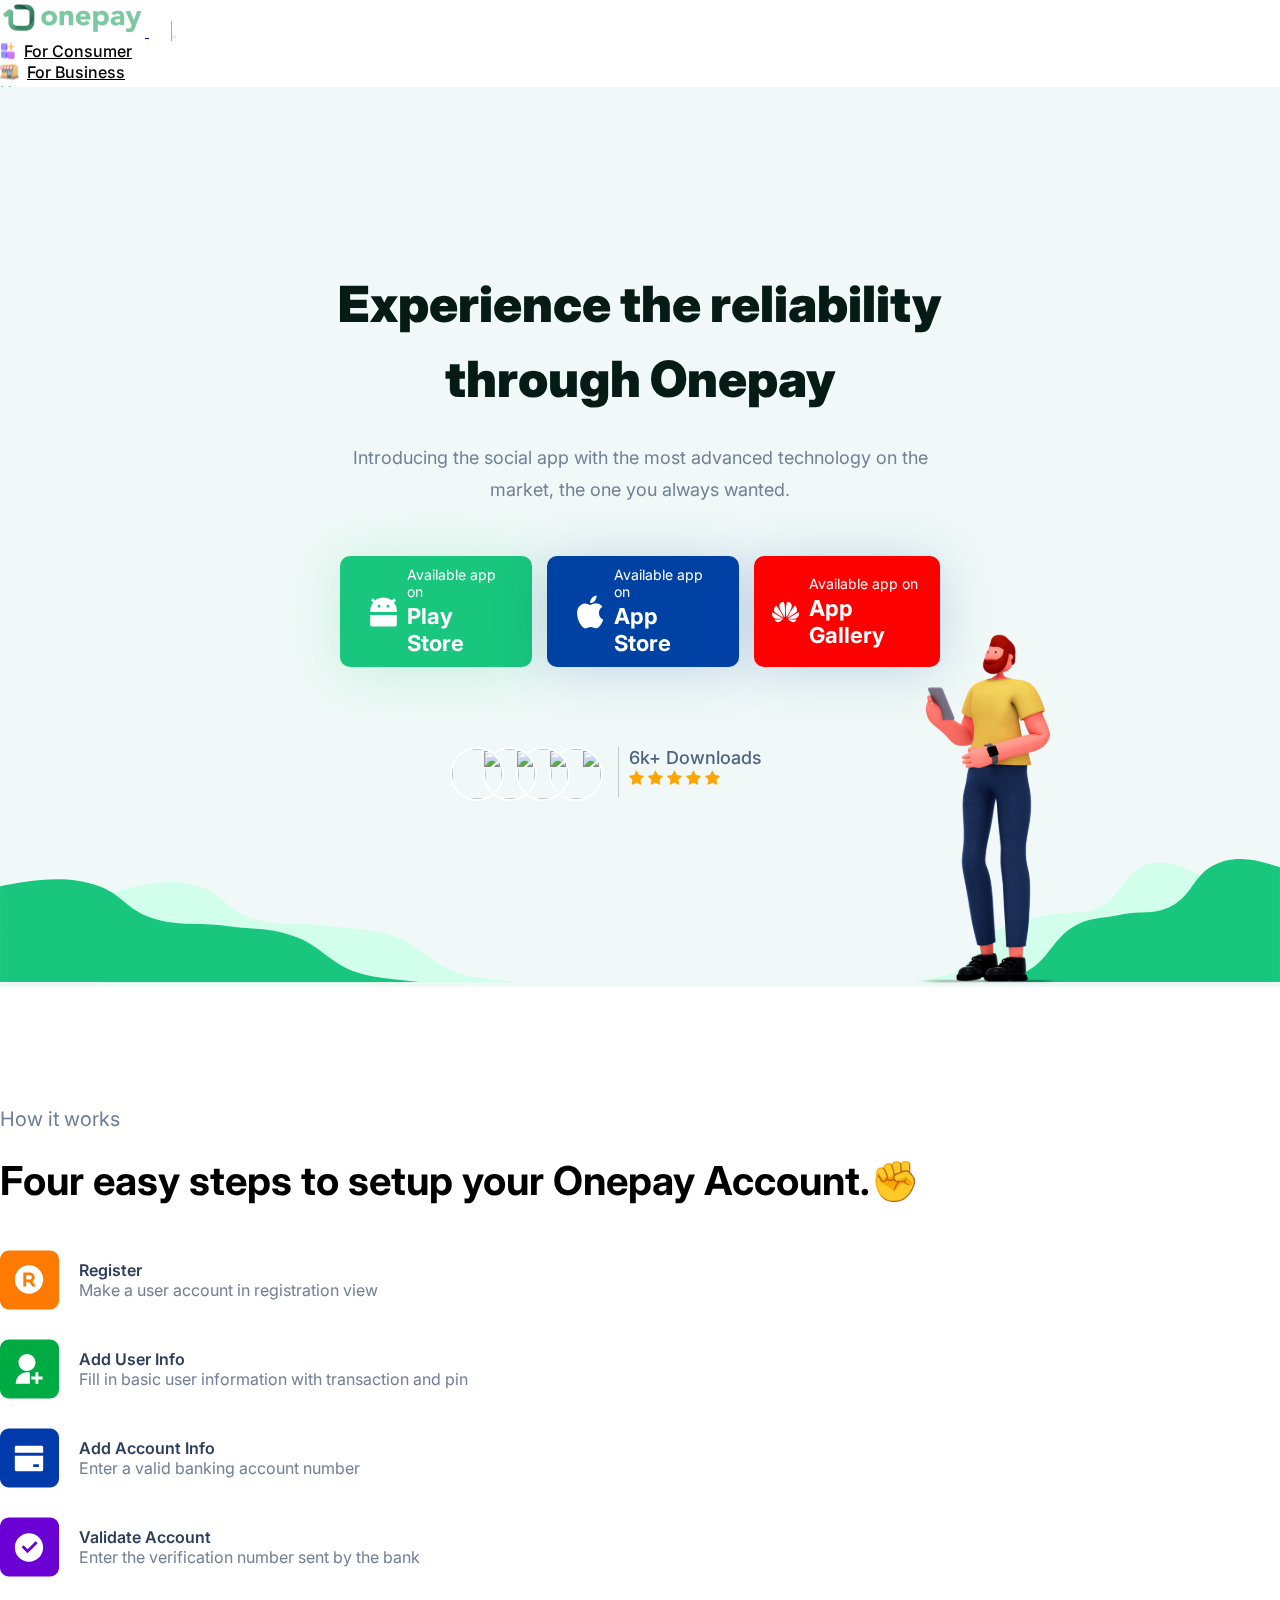
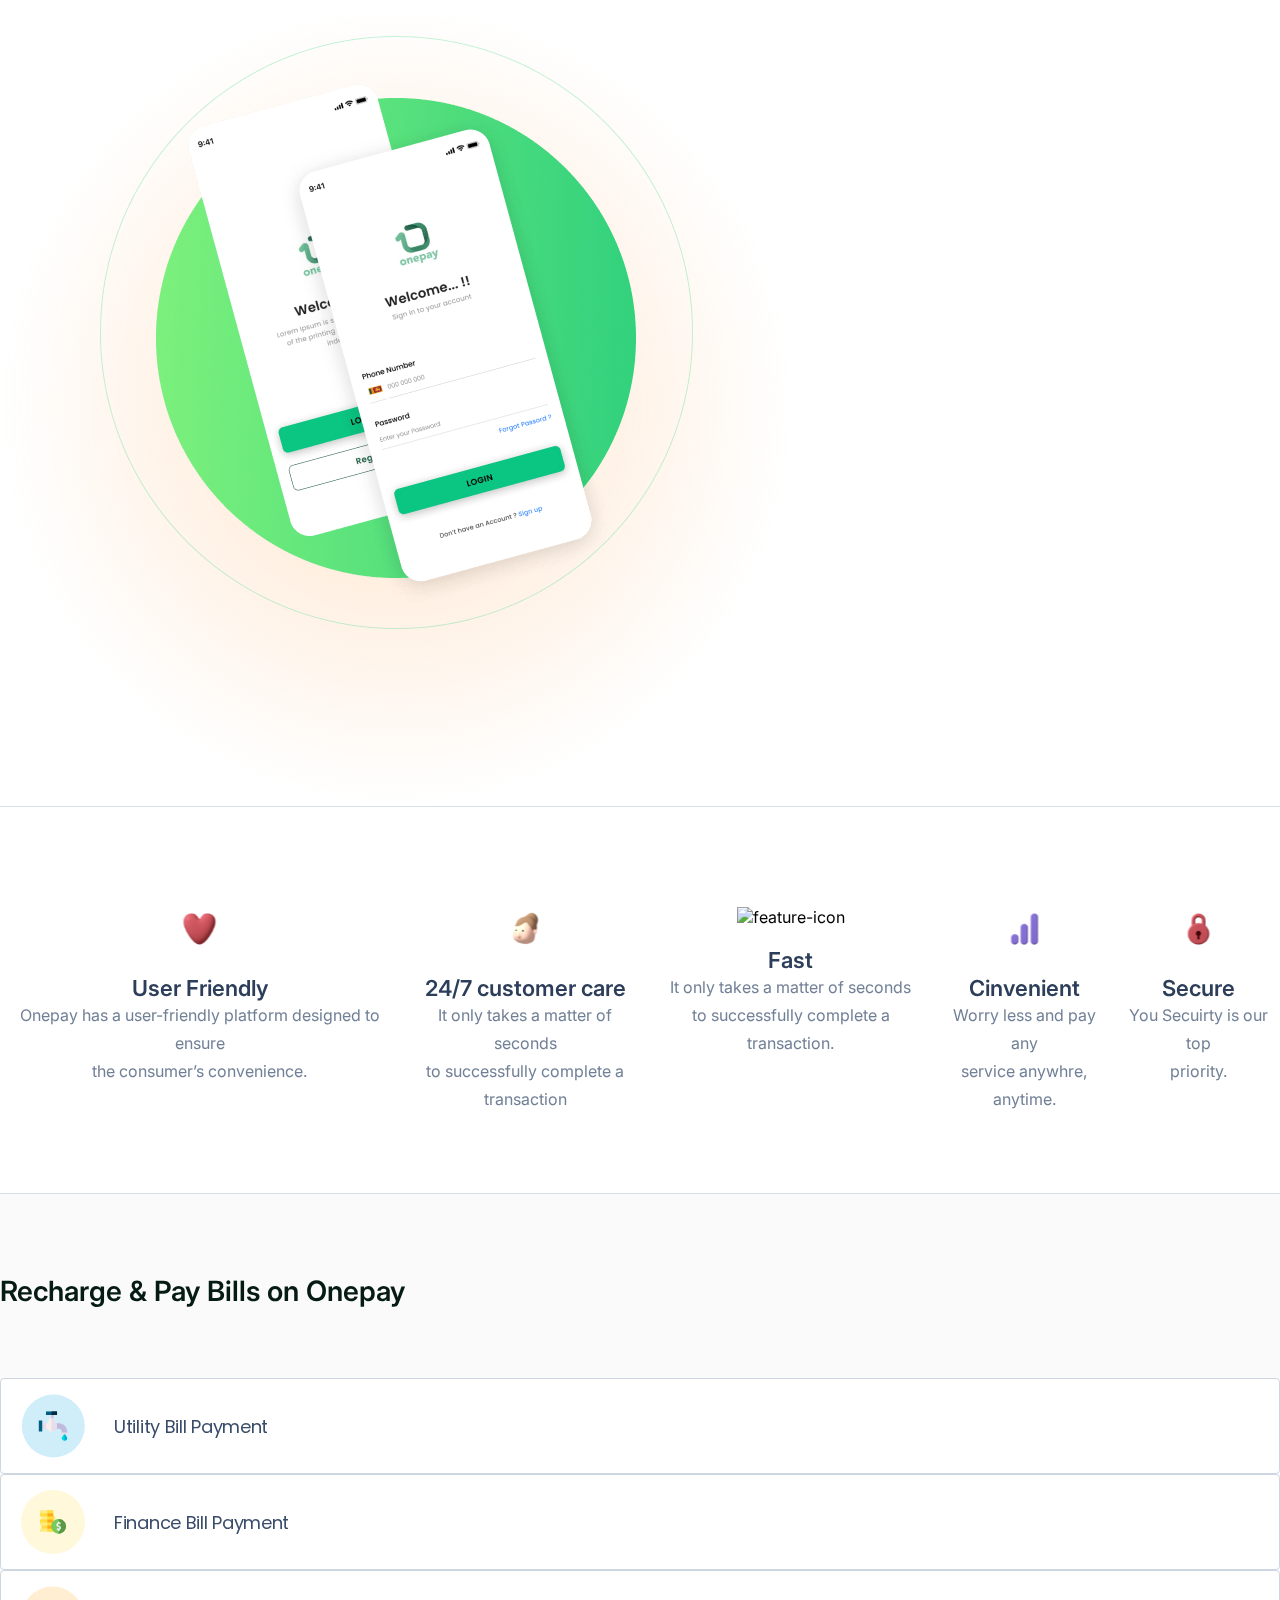
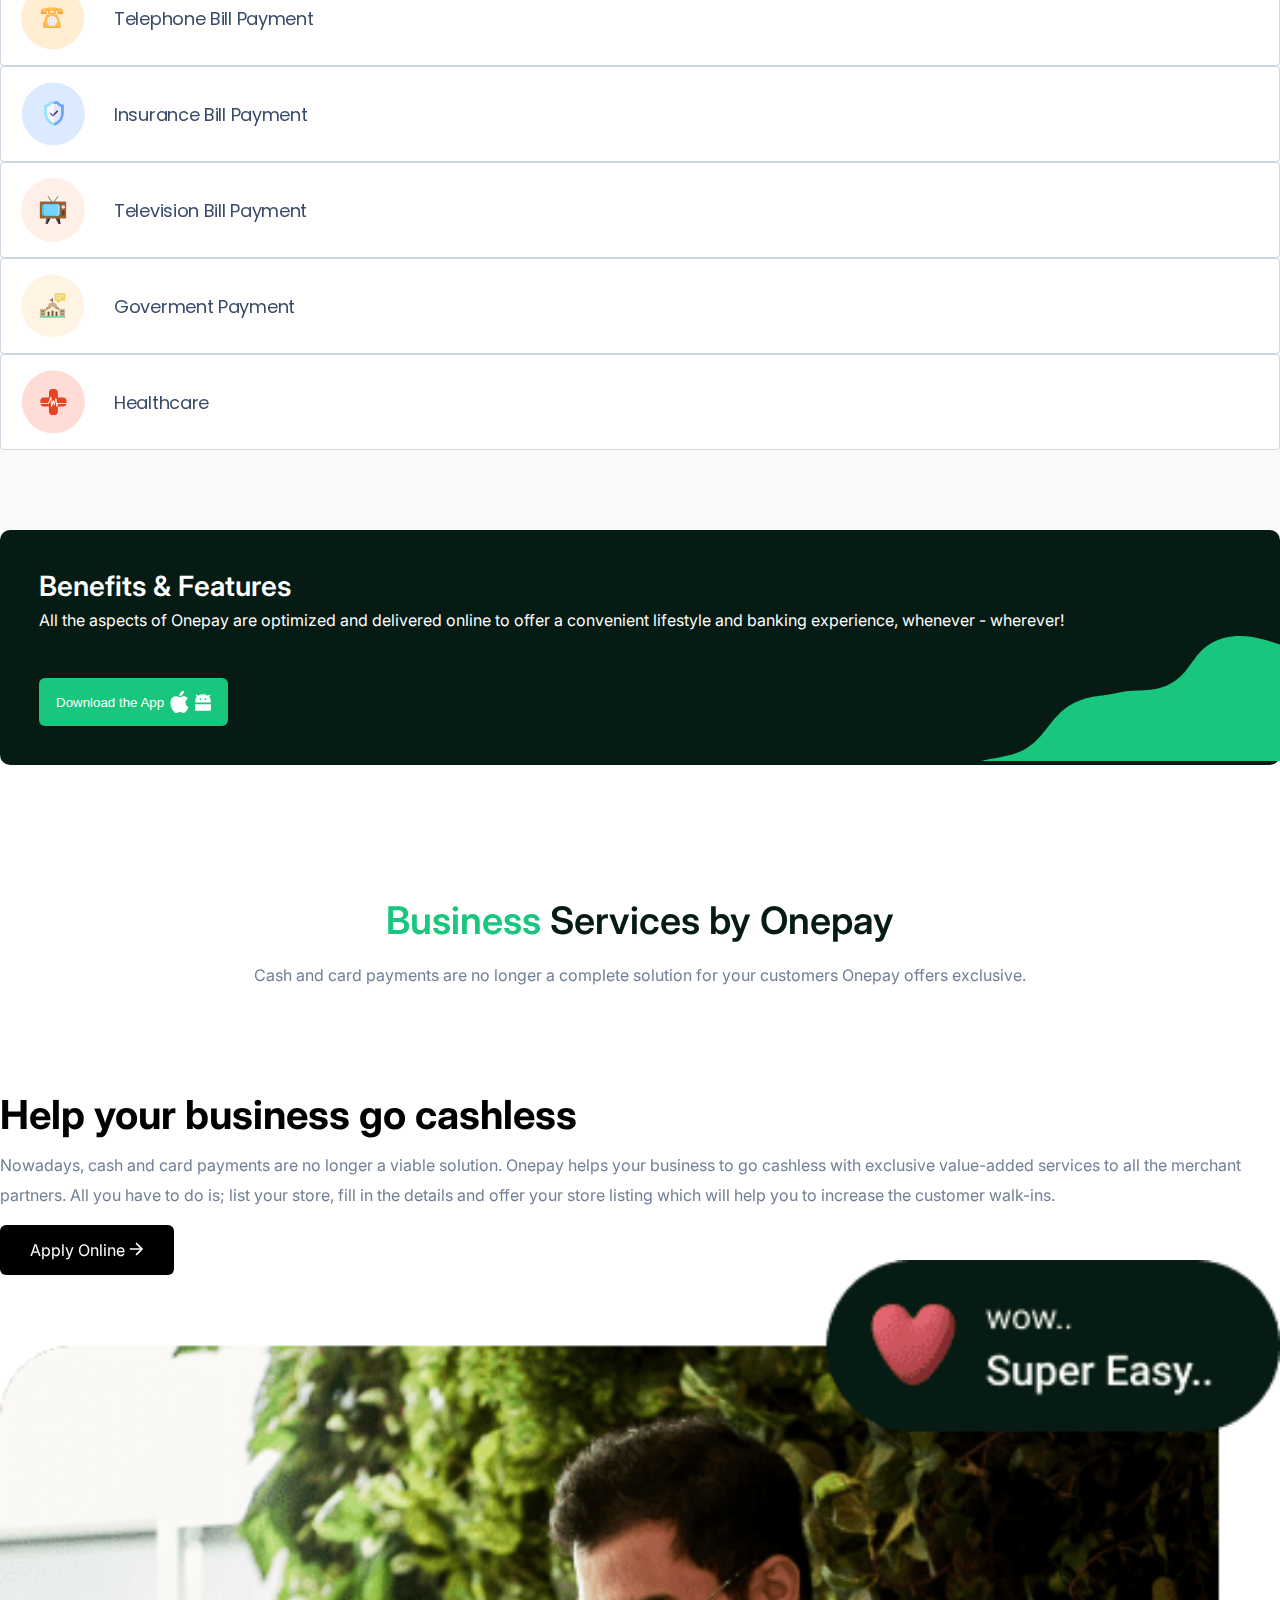
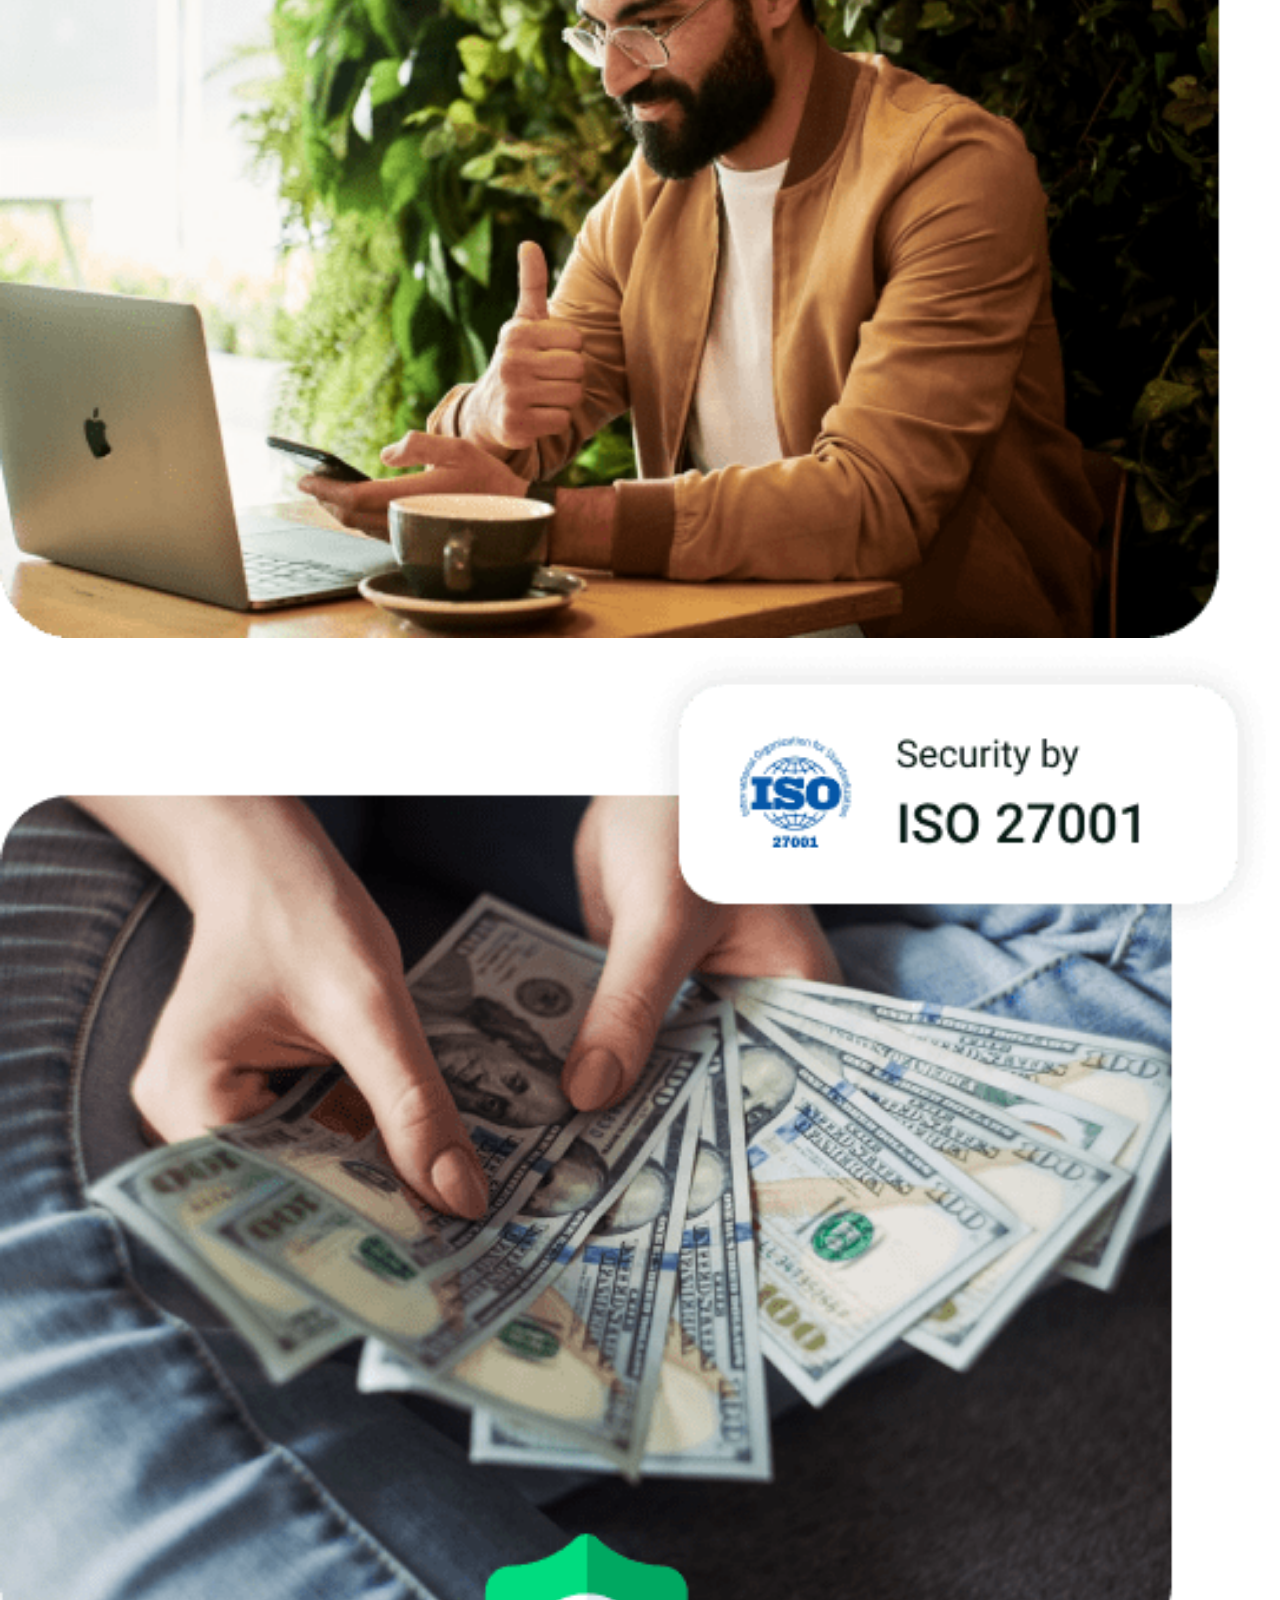
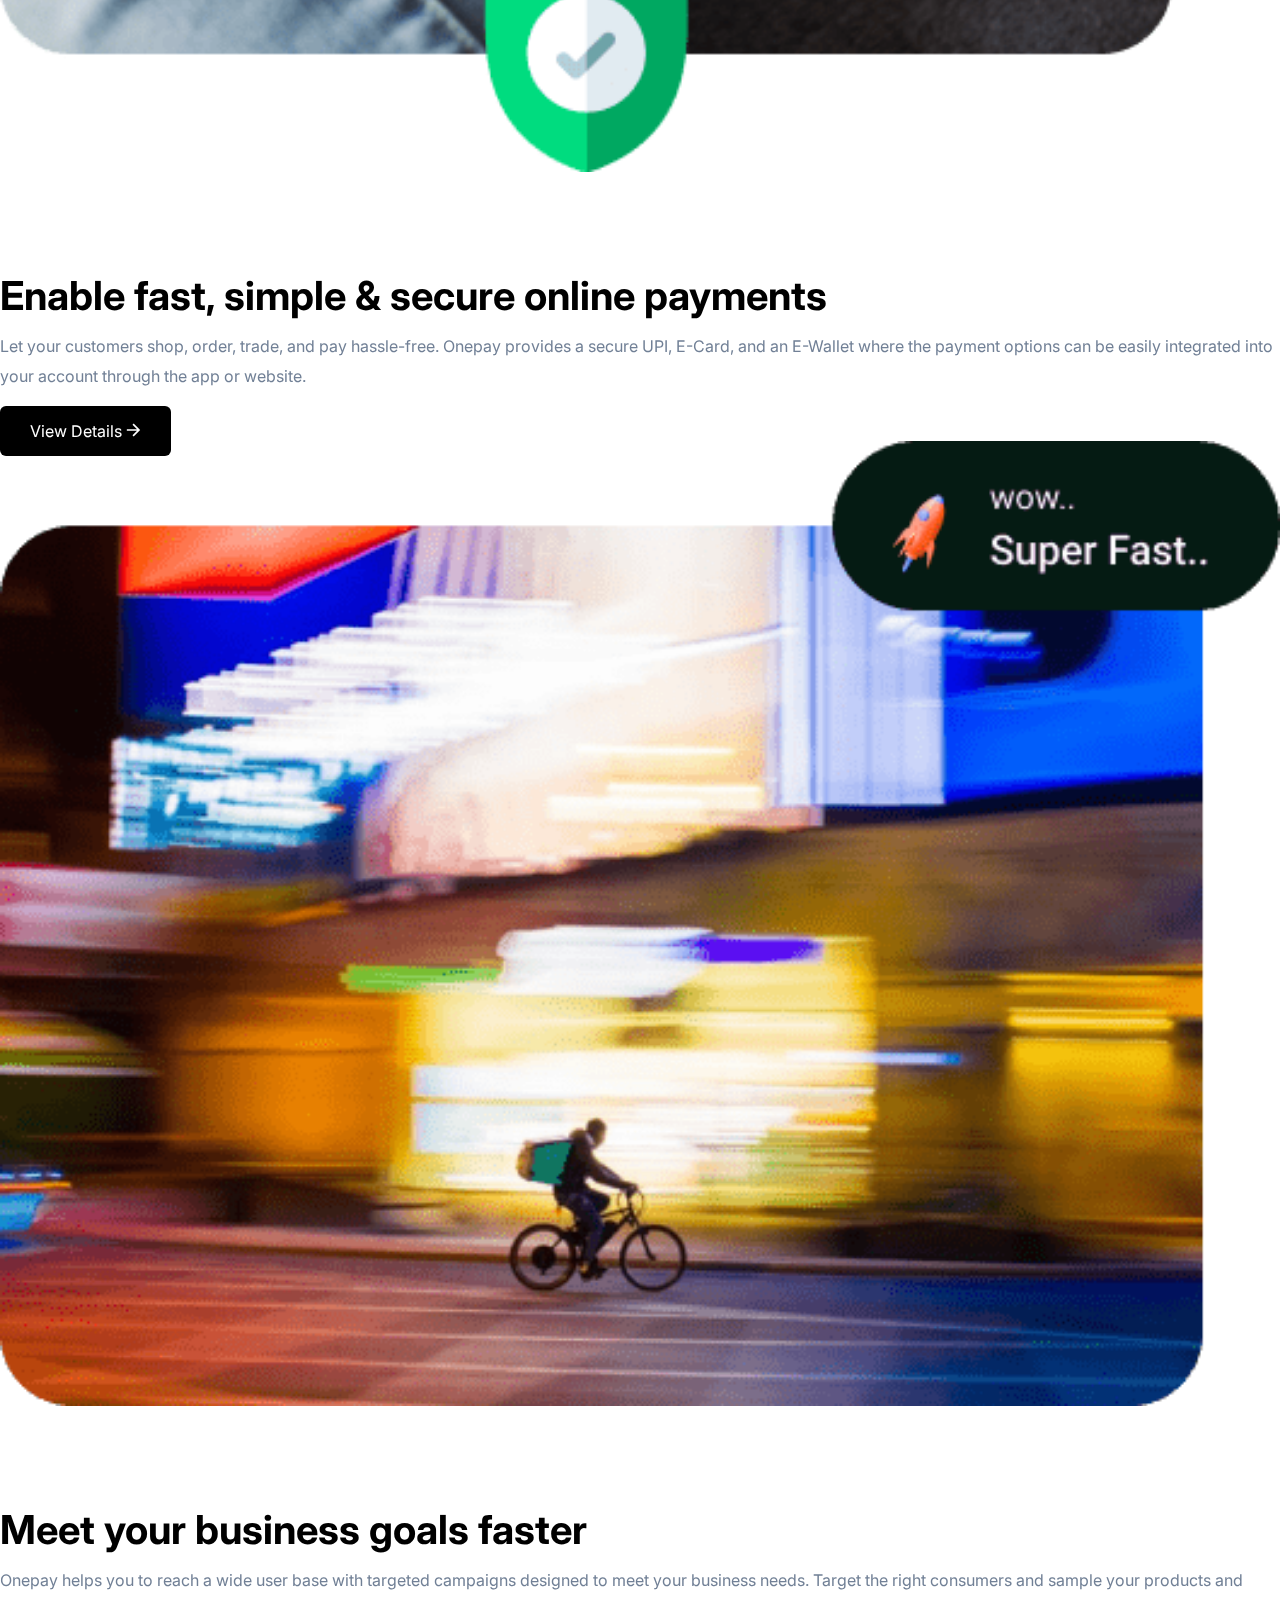
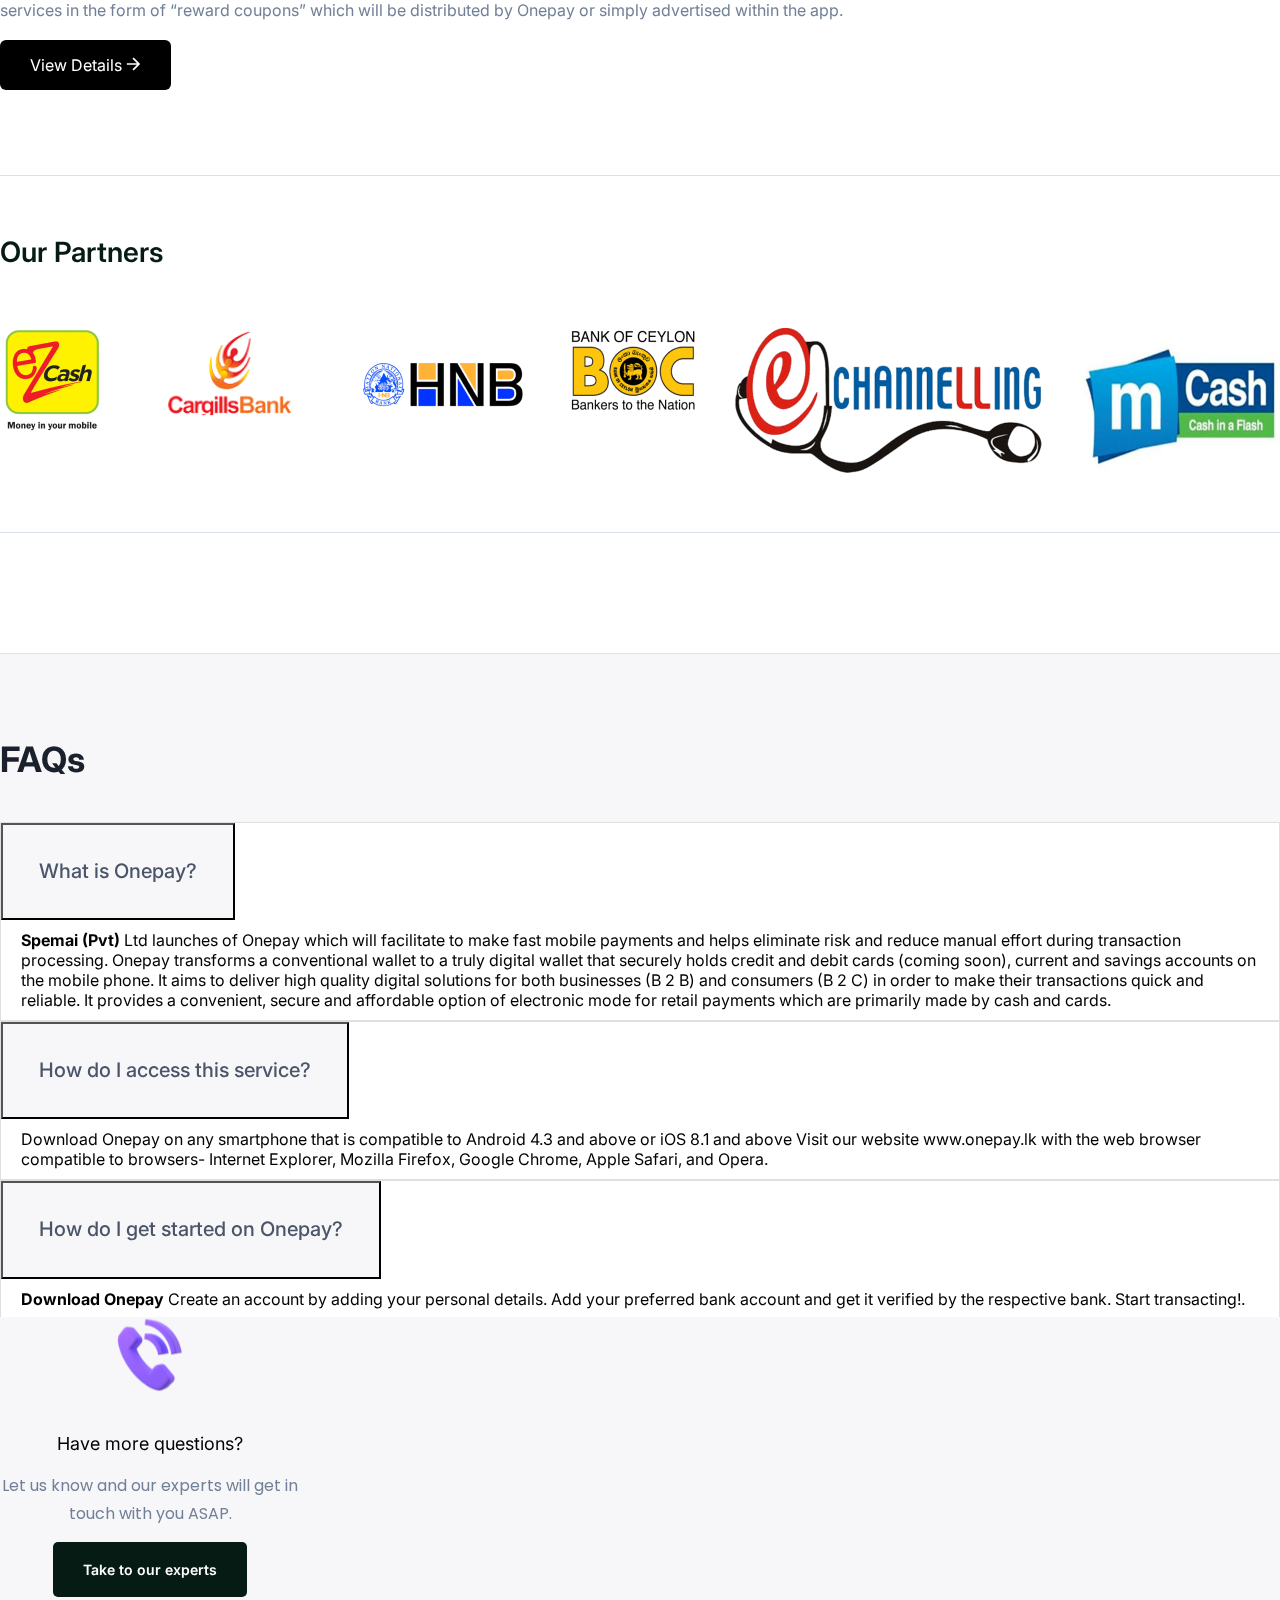
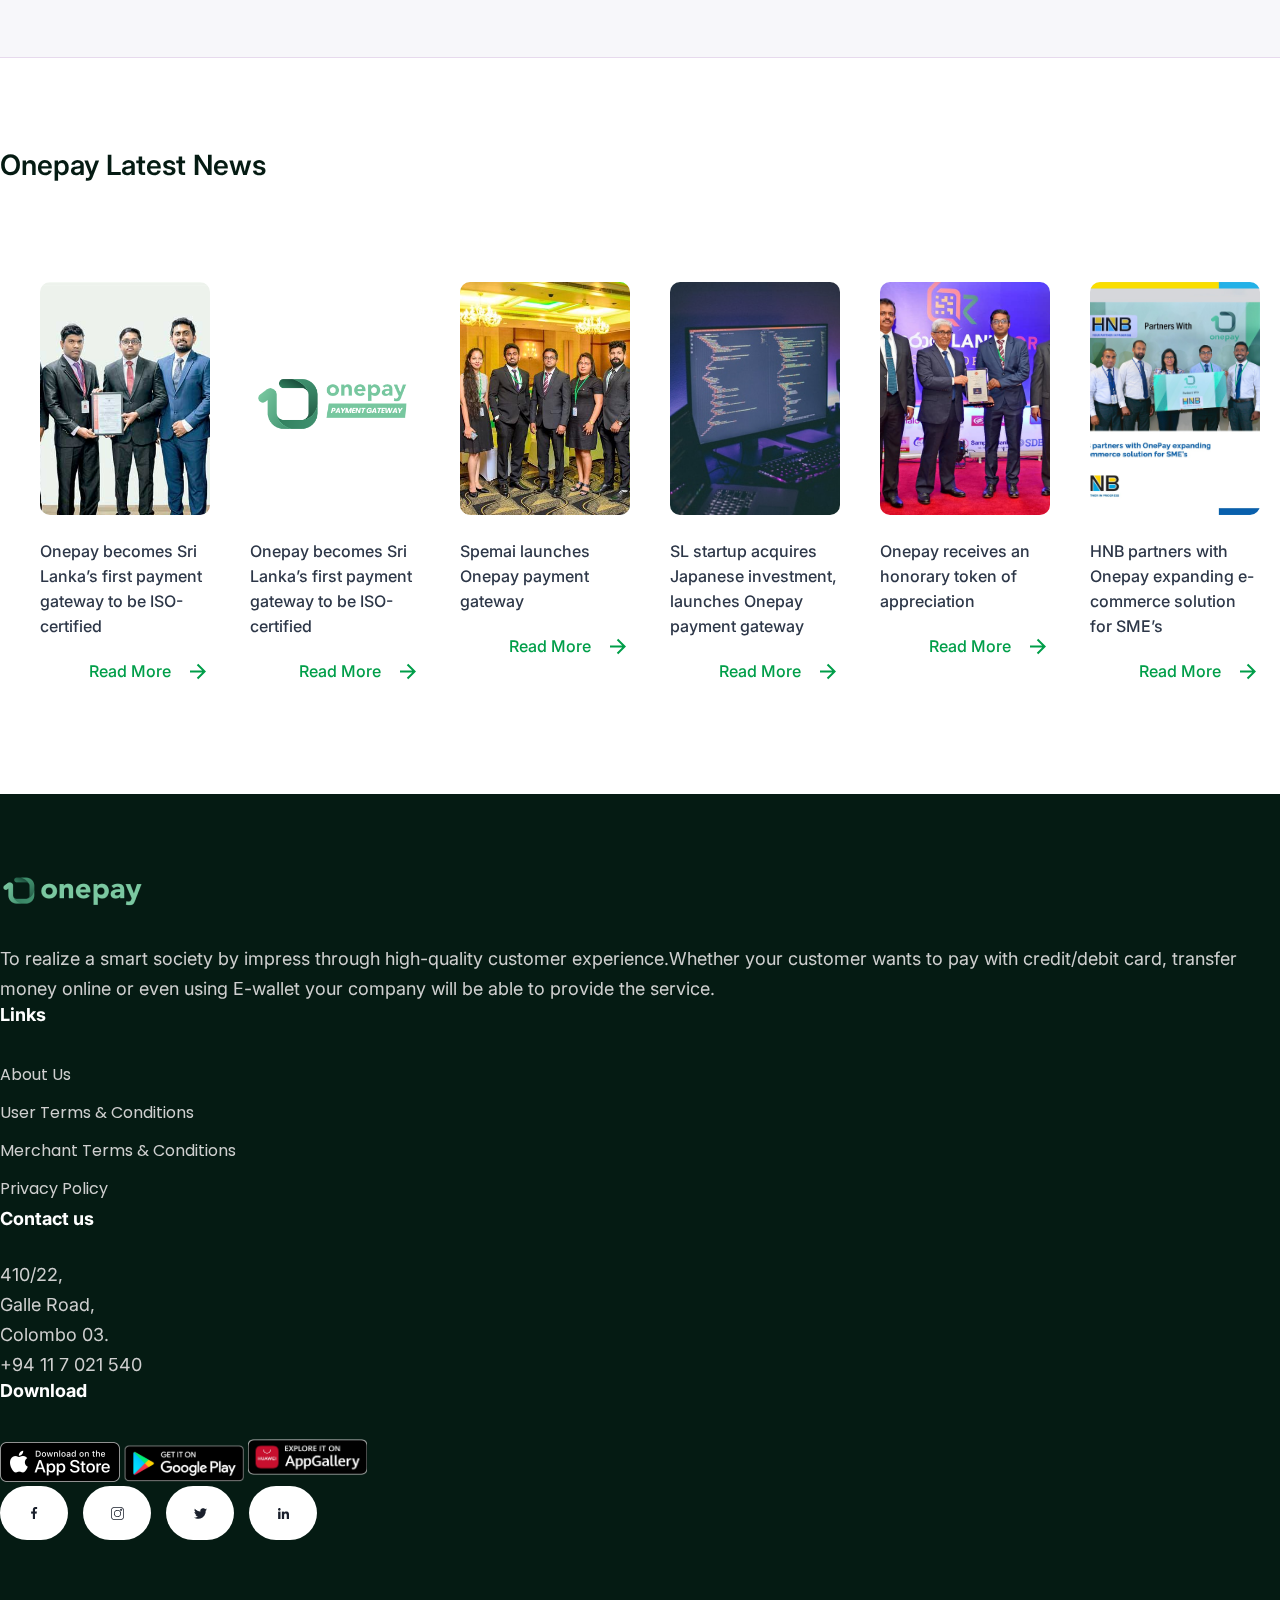
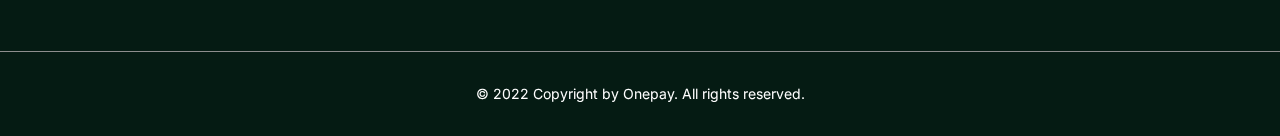
==== commit ca0d07da: "footer logo" ====
--- a/index.html
+++ b/index.html
@@ -135,7 +135,7 @@
 
             <a 
               href="https://appgallery.cloud.huawei.com/ag/n/app/C103102119?locale=en_US&source=appshare&subsource=C103102119&shareTo=com.huawei.email&shareFrom=appmarket" 
-              class='btn-primary-bg app-gallery' id="huawei_btn">
+              class='btn-primary-bg app-gallery' id="huawei_btn" style="padding: 10px 22px 10px 18px !important;">
               <svg version="1.1" xmlns="http://www.w3.org/2000/svg" width="32" height="32" viewBox="0 0 32 32" fill="none">
                 <path fill="white" d="M4.893 8.187c0 0-2.467 2.36-2.6 4.853v0.467c0.107 2.013 1.627 3.2 1.627 3.2 2.44 2.387 8.347 5.387 9.733 6.067 0 0 0.080 0.040 0.133-0.013l0.027-0.053v-0.053c-3.787-8.253-8.92-14.467-8.92-14.467zM12.867 24.8c-0.027-0.107-0.133-0.107-0.133-0.107l-9.84 0.347c1.067 1.907 2.867 3.373 4.747 2.933 1.28-0.333 4.213-2.373 5.173-3.067 0.080-0.067 0.053-0.12 0.053-0.107zM12.973 23.76c-4.32-2.92-12.693-7.387-12.693-7.387-0.2 0.613-0.267 1.2-0.28 1.733v0.093c0 1.427 0.533 2.427 0.533 2.427 1.067 2.253 3.12 2.933 3.12 2.933 0.933 0.4 1.867 0.413 1.867 0.413 0.16 0.027 5.867 0 7.387 0 0.067 0 0.107-0.067 0.107-0.067v-0.080c0-0.040-0.040-0.067-0.040-0.067zM12.080 4.253c-1.918 0.502-3.327 2.173-3.426 4.189l-0 0.011v0.547c0.040 0.8 0.213 1.4 0.213 1.4 0.88 3.867 5.147 10.2 6.067 11.533 0.067 0.067 0.133 0.040 0.133 0.040 0.048-0.021 0.080-0.068 0.080-0.122 0-0.004-0-0.008-0-0.011l0 0c1.413-14.133-1.48-17.893-1.48-17.893-0.427 0.027-1.587 0.307-1.587 0.307zM23.147 7.28c0 0-0.653-2.4-3.253-3.040 0 0-0.76-0.187-1.56-0.293 0 0-2.907 3.747-1.493 17.907 0.013 0.093 0.080 0.107 0.080 0.107 0.093 0.040 0.133-0.040 0.133-0.040 0.96-1.373 5.2-7.68 6.067-11.52 0 0 0.48-1.867 0.027-3.12zM19.253 24.707c0 0-0.093 0-0.12 0.067 0 0-0.013 0.093 0.040 0.133 0.933 0.68 3.8 2.667 5.173 3.067 0 0 0.213 0.067 0.573 0.080h0.187c0.92-0.027 2.533-0.493 4-3.013zM29.693 13.493c0.187-2.747-2.587-5.293-2.587-5.307 0 0-5.133 6.213-8.893 14.4 0 0-0.040 0.107 0.027 0.173l0.053 0.013h0.080c1.413-0.707 7.28-3.693 9.707-6.053 0 0 1.533-1.24 1.613-3.227zM31.72 16.347c0 0-8.373 4.493-12.693 7.4 0 0-0.067 0.053-0.040 0.147 0 0 0.040 0.080 0.093 0.080 1.547 0 7.413 0 7.56-0.027 0 0 0.76-0.027 1.693-0.387 0 0 2.080-0.667 3.16-3.027 0 0 0.973-1.933 0.227-4.187z"></path>
               </svg>
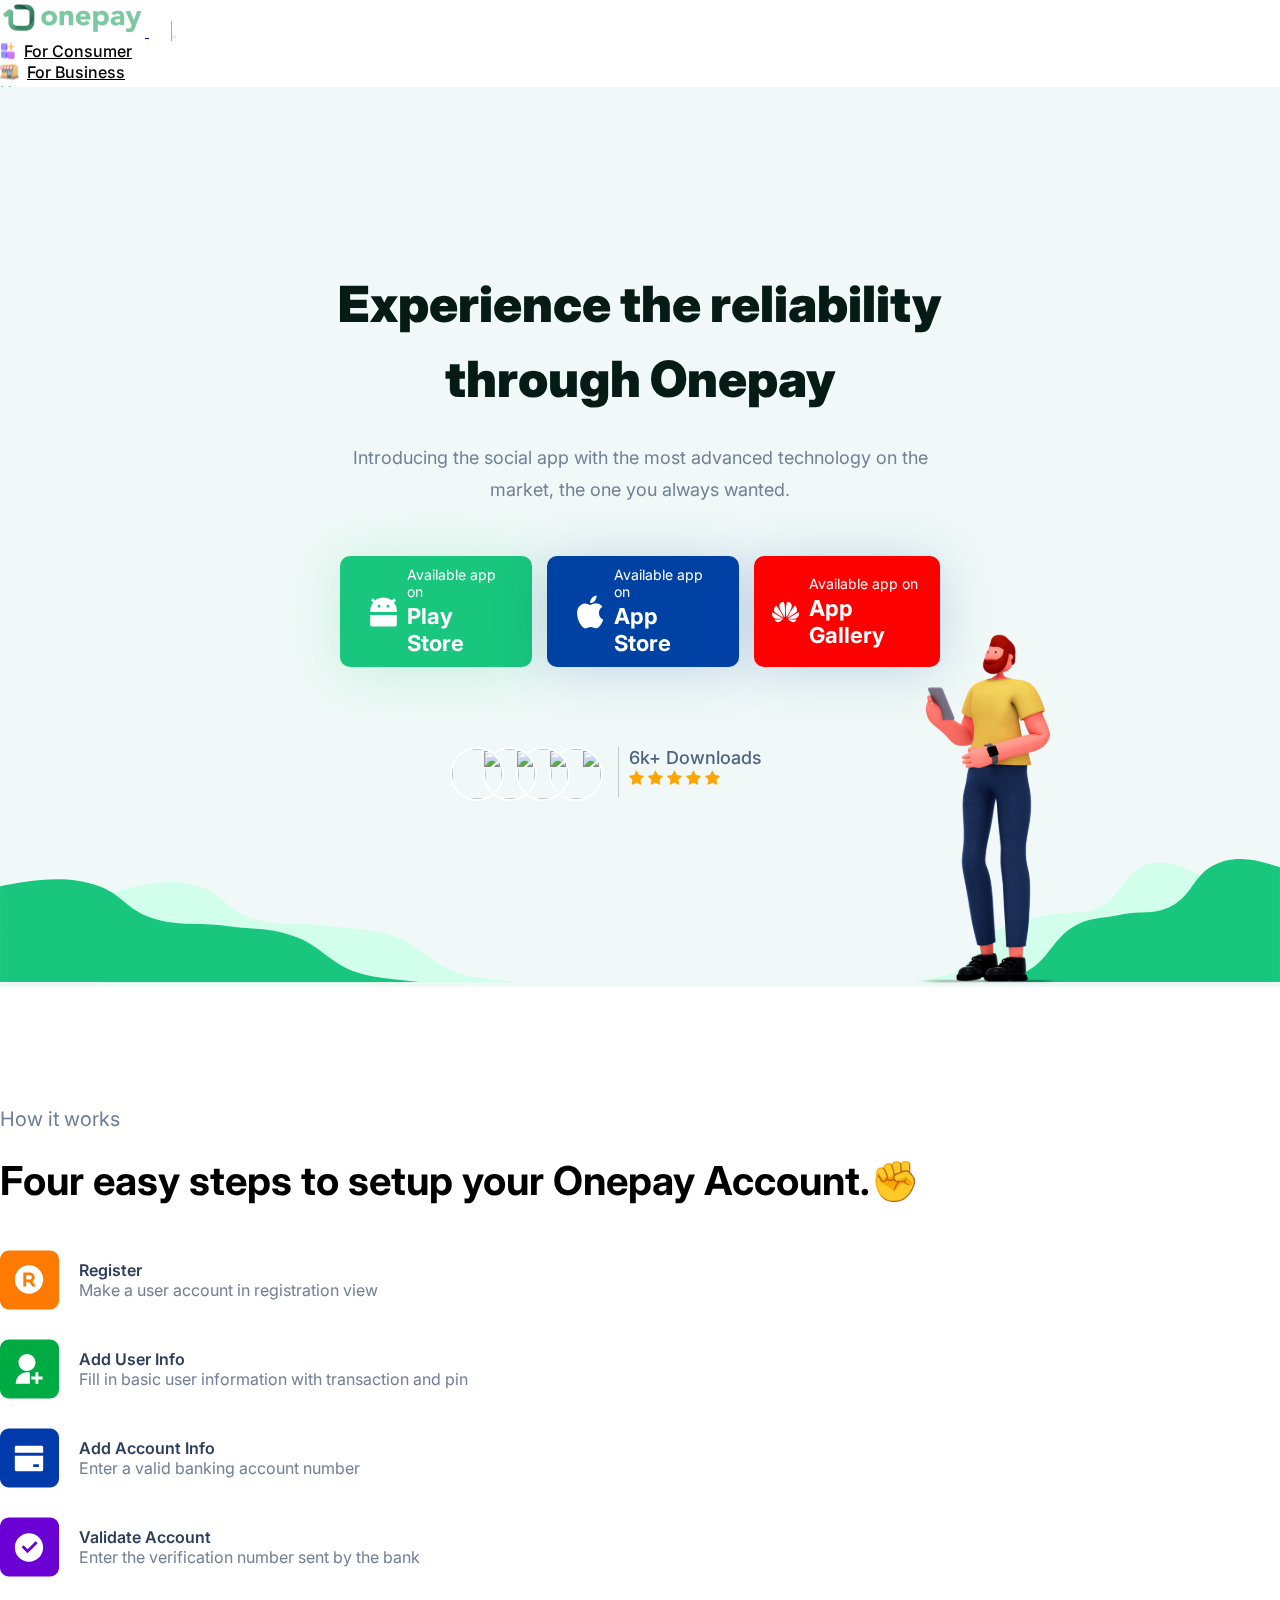
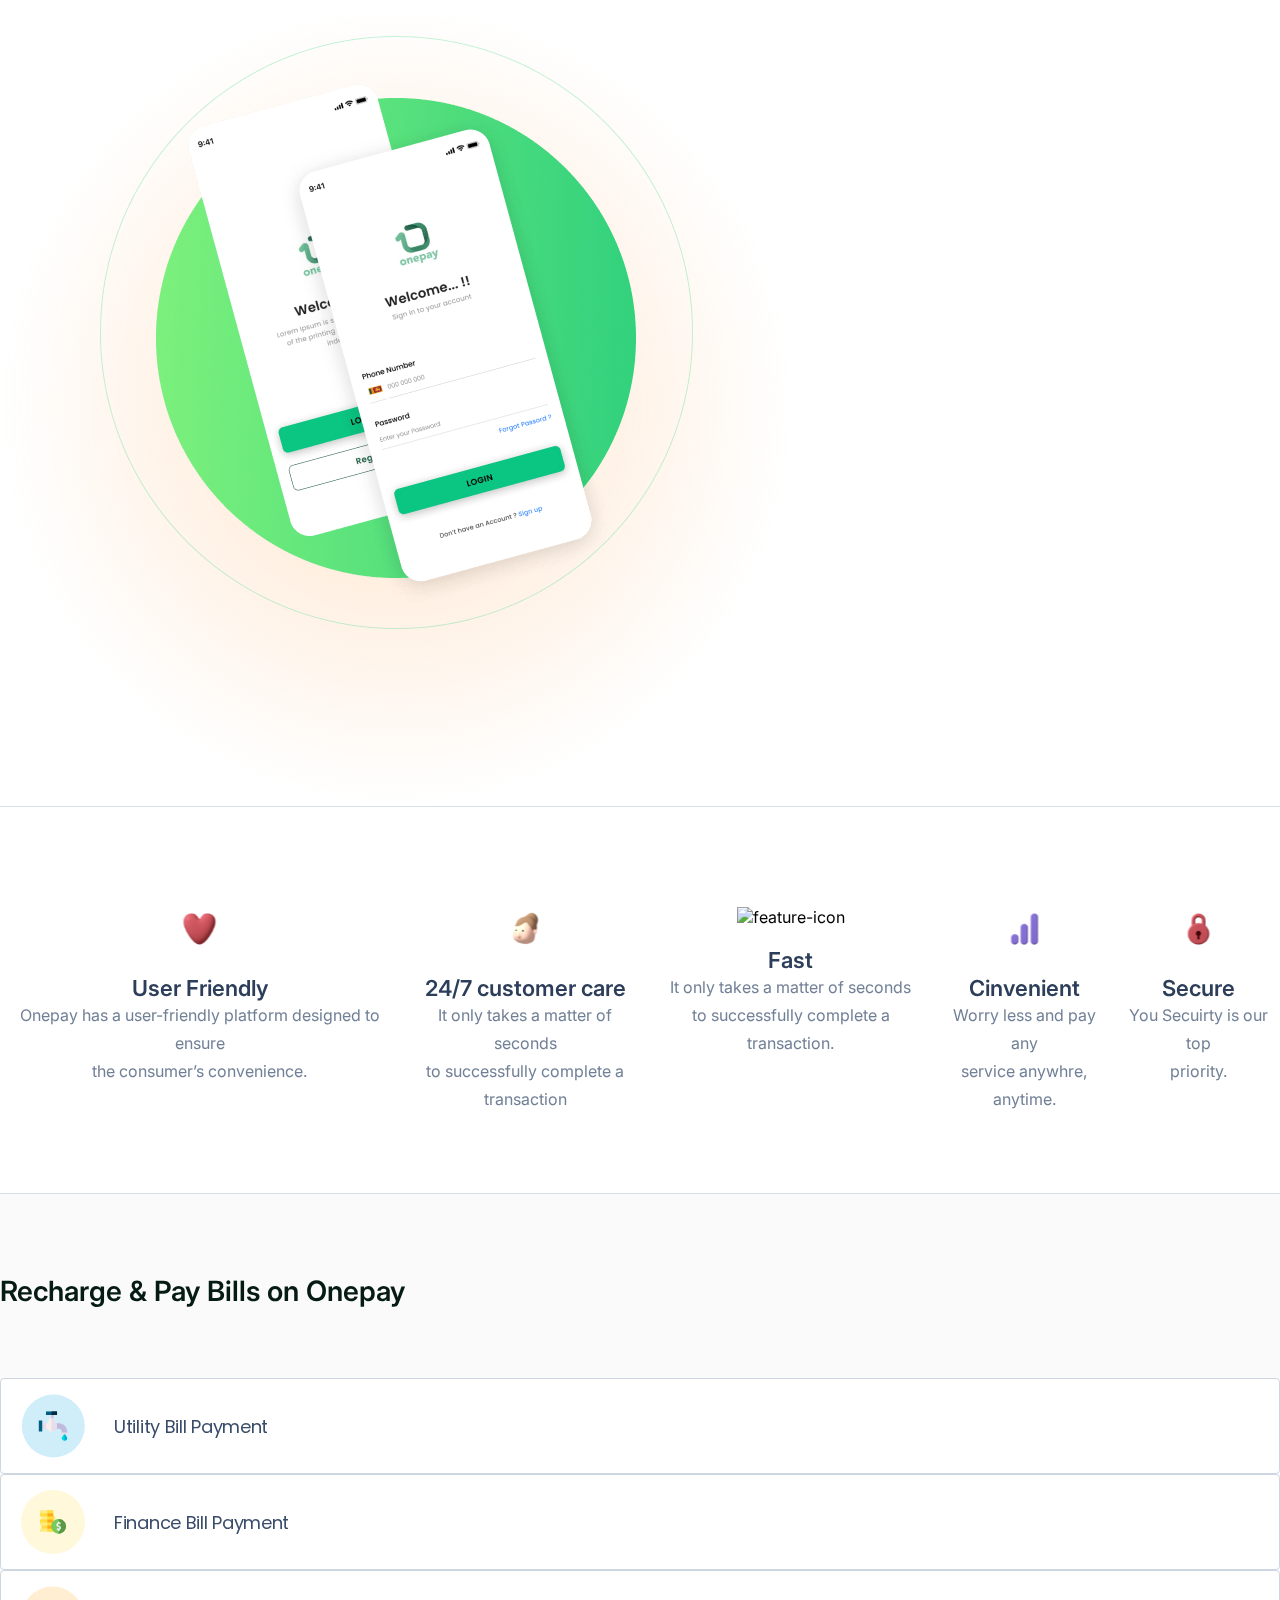
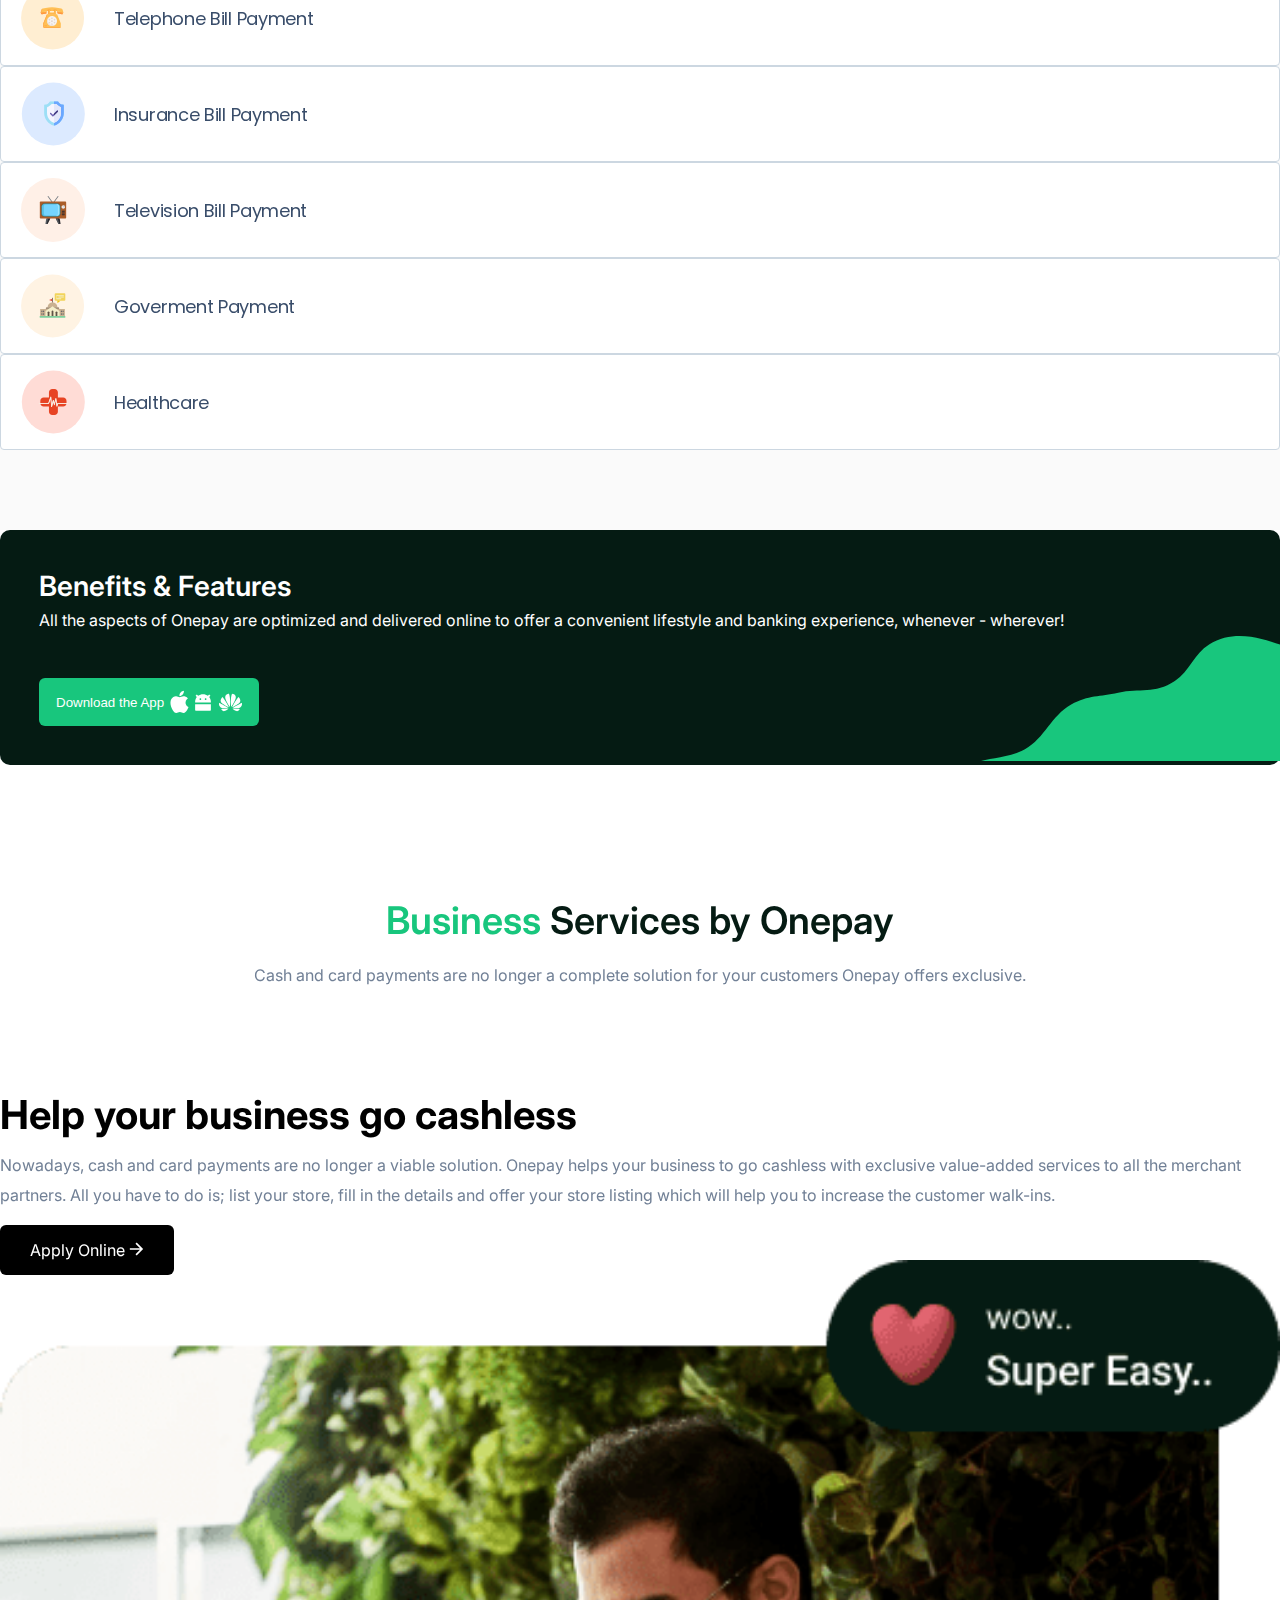
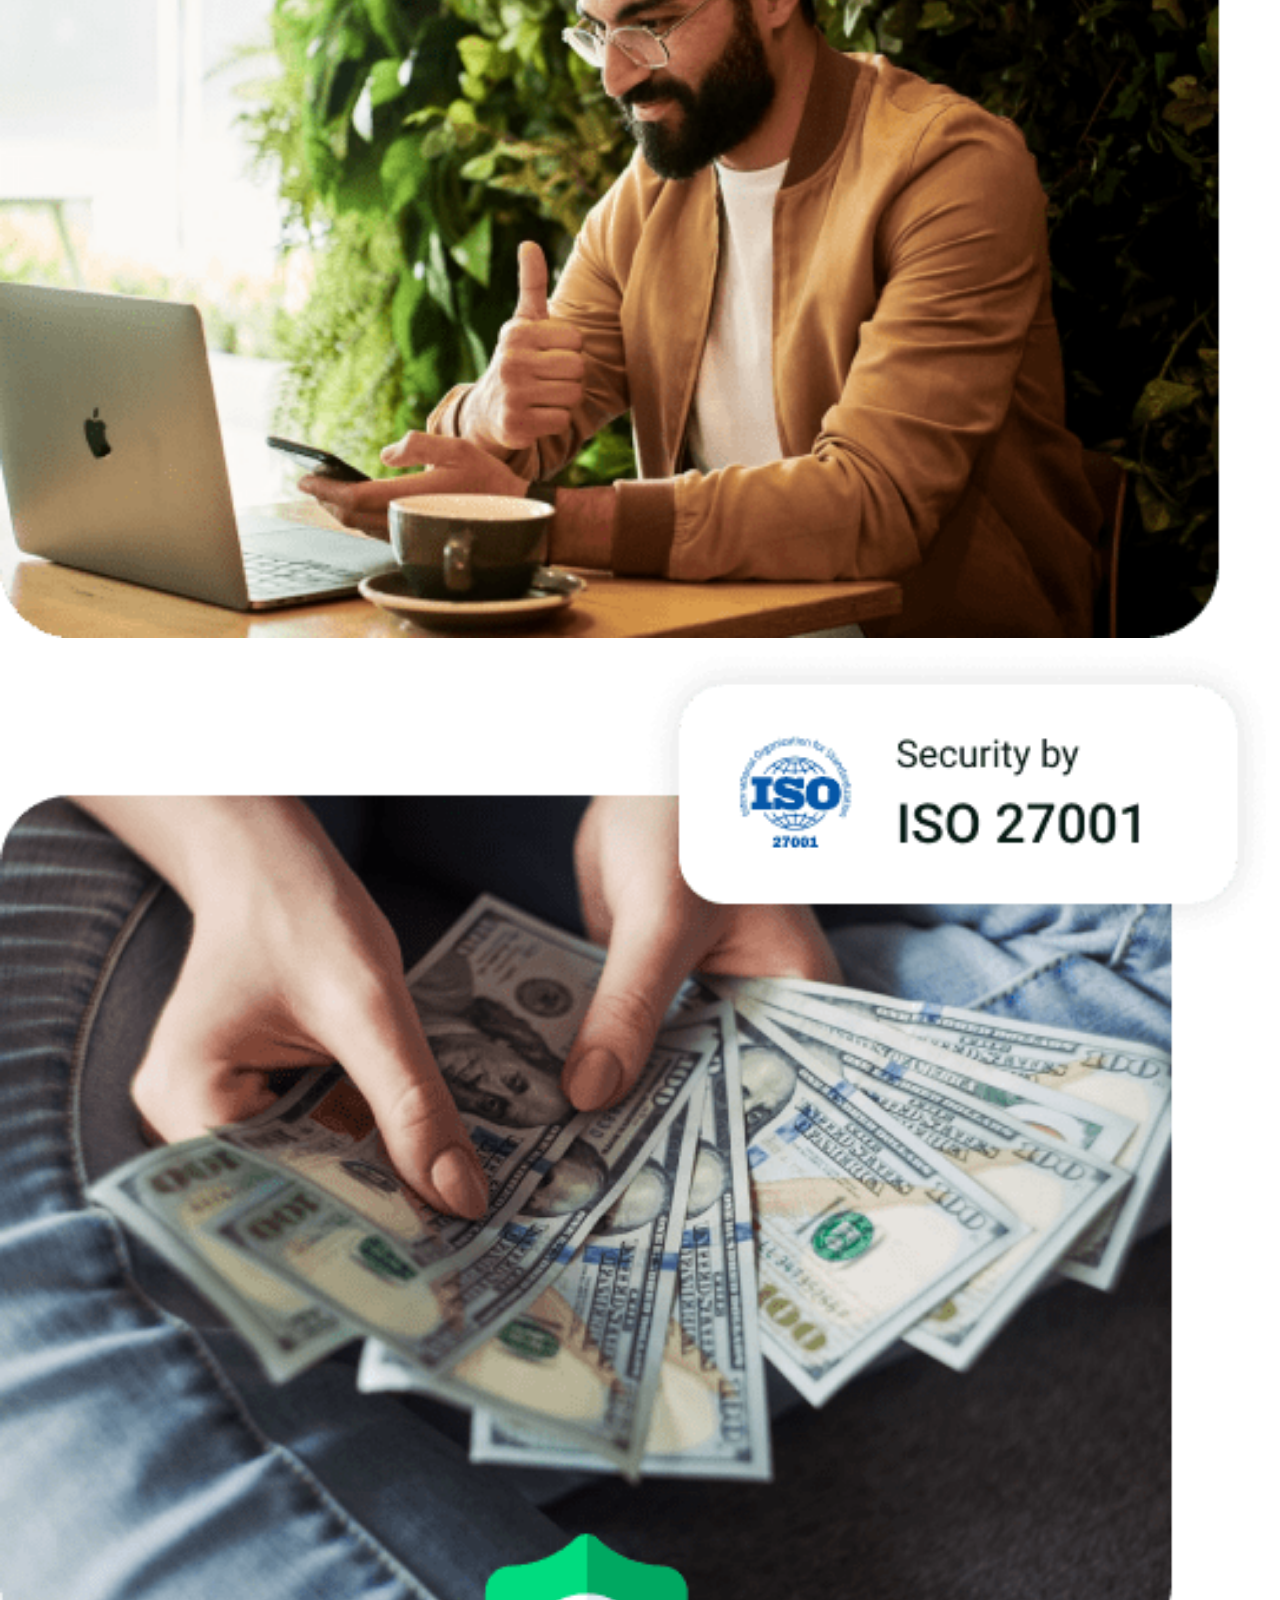
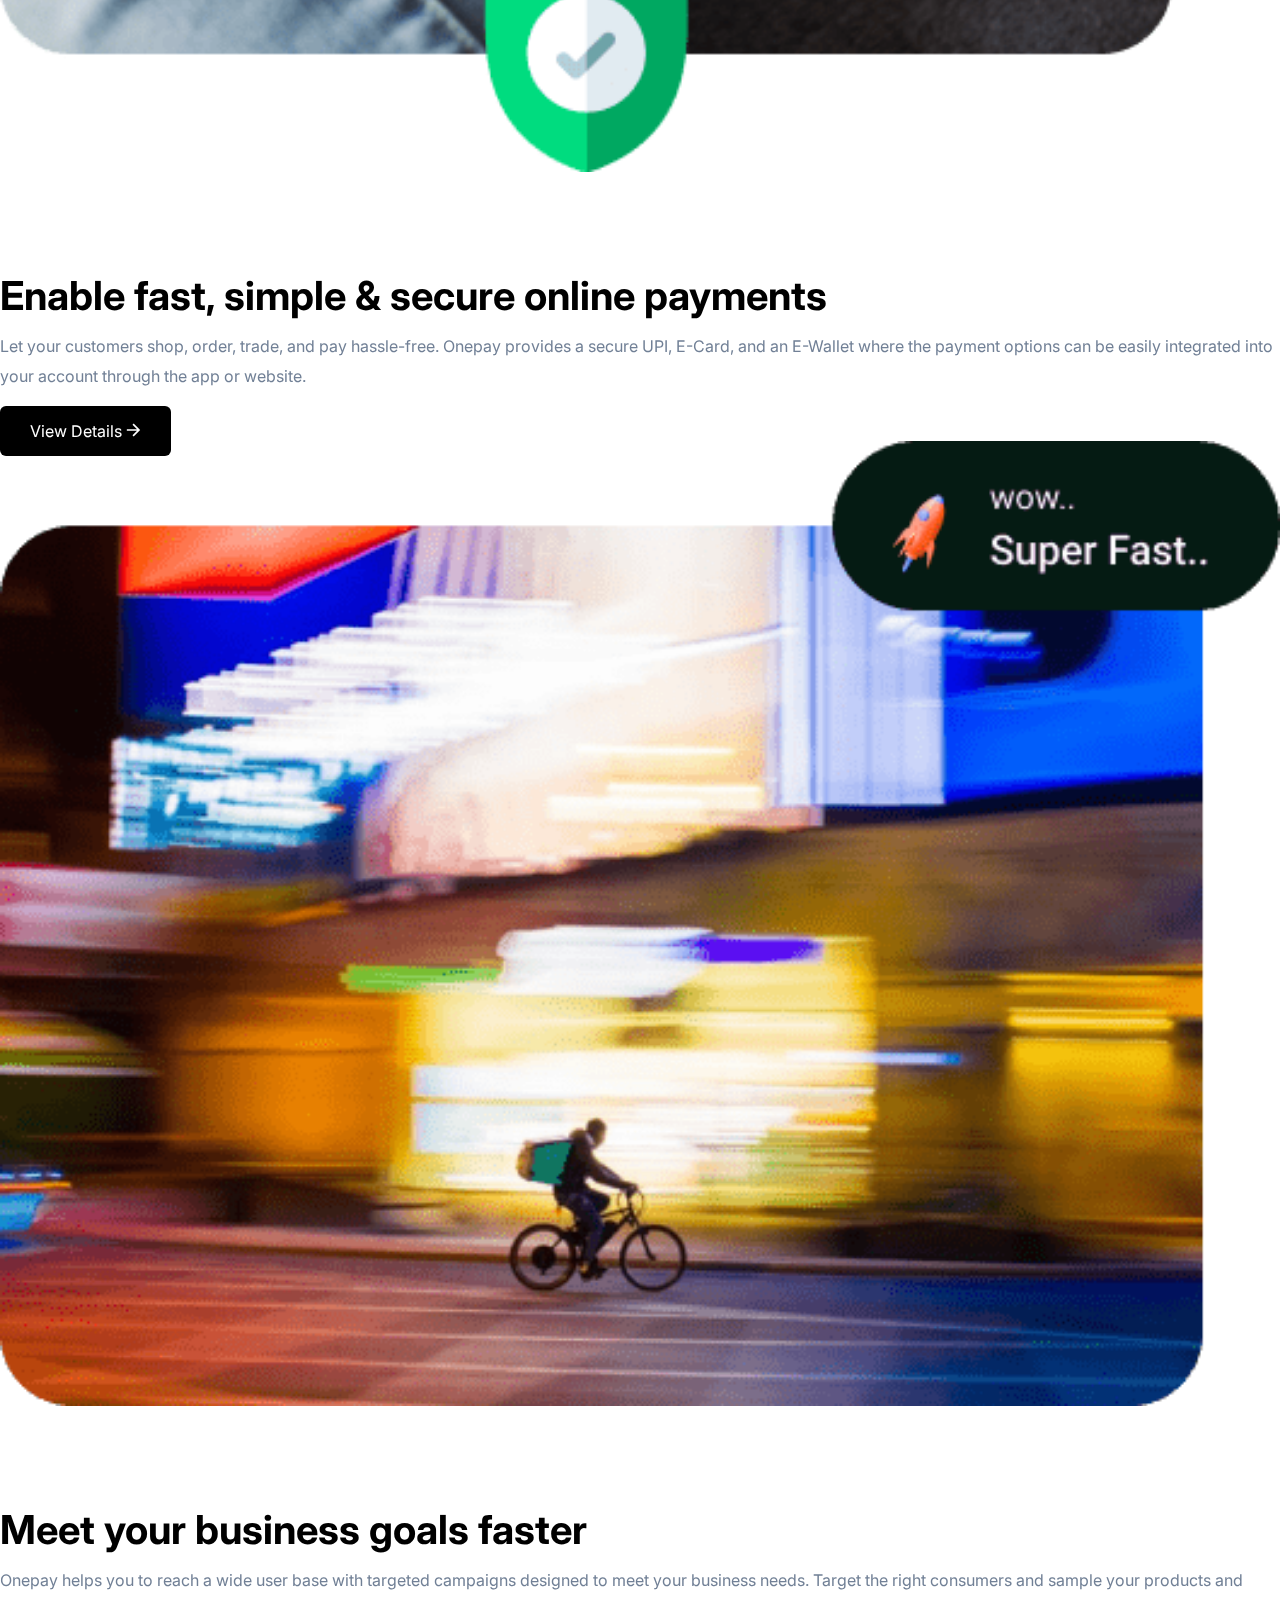
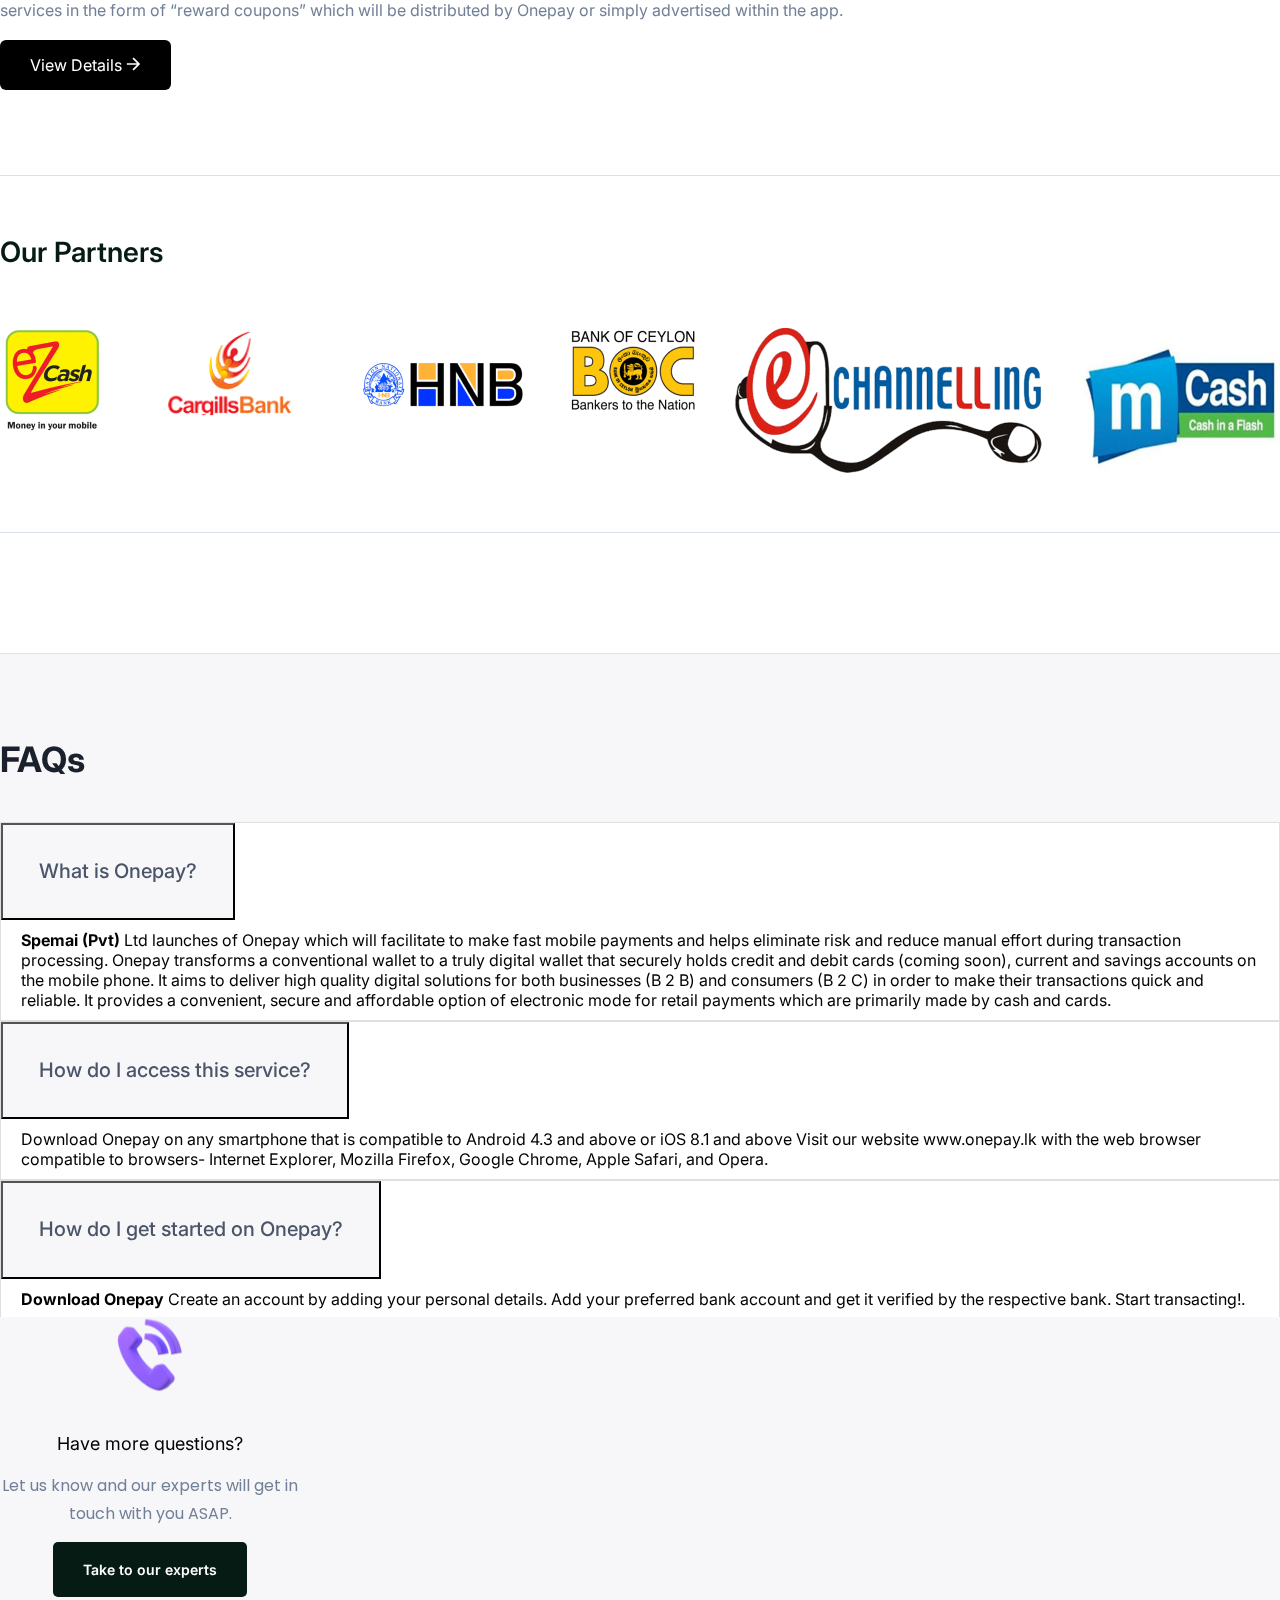
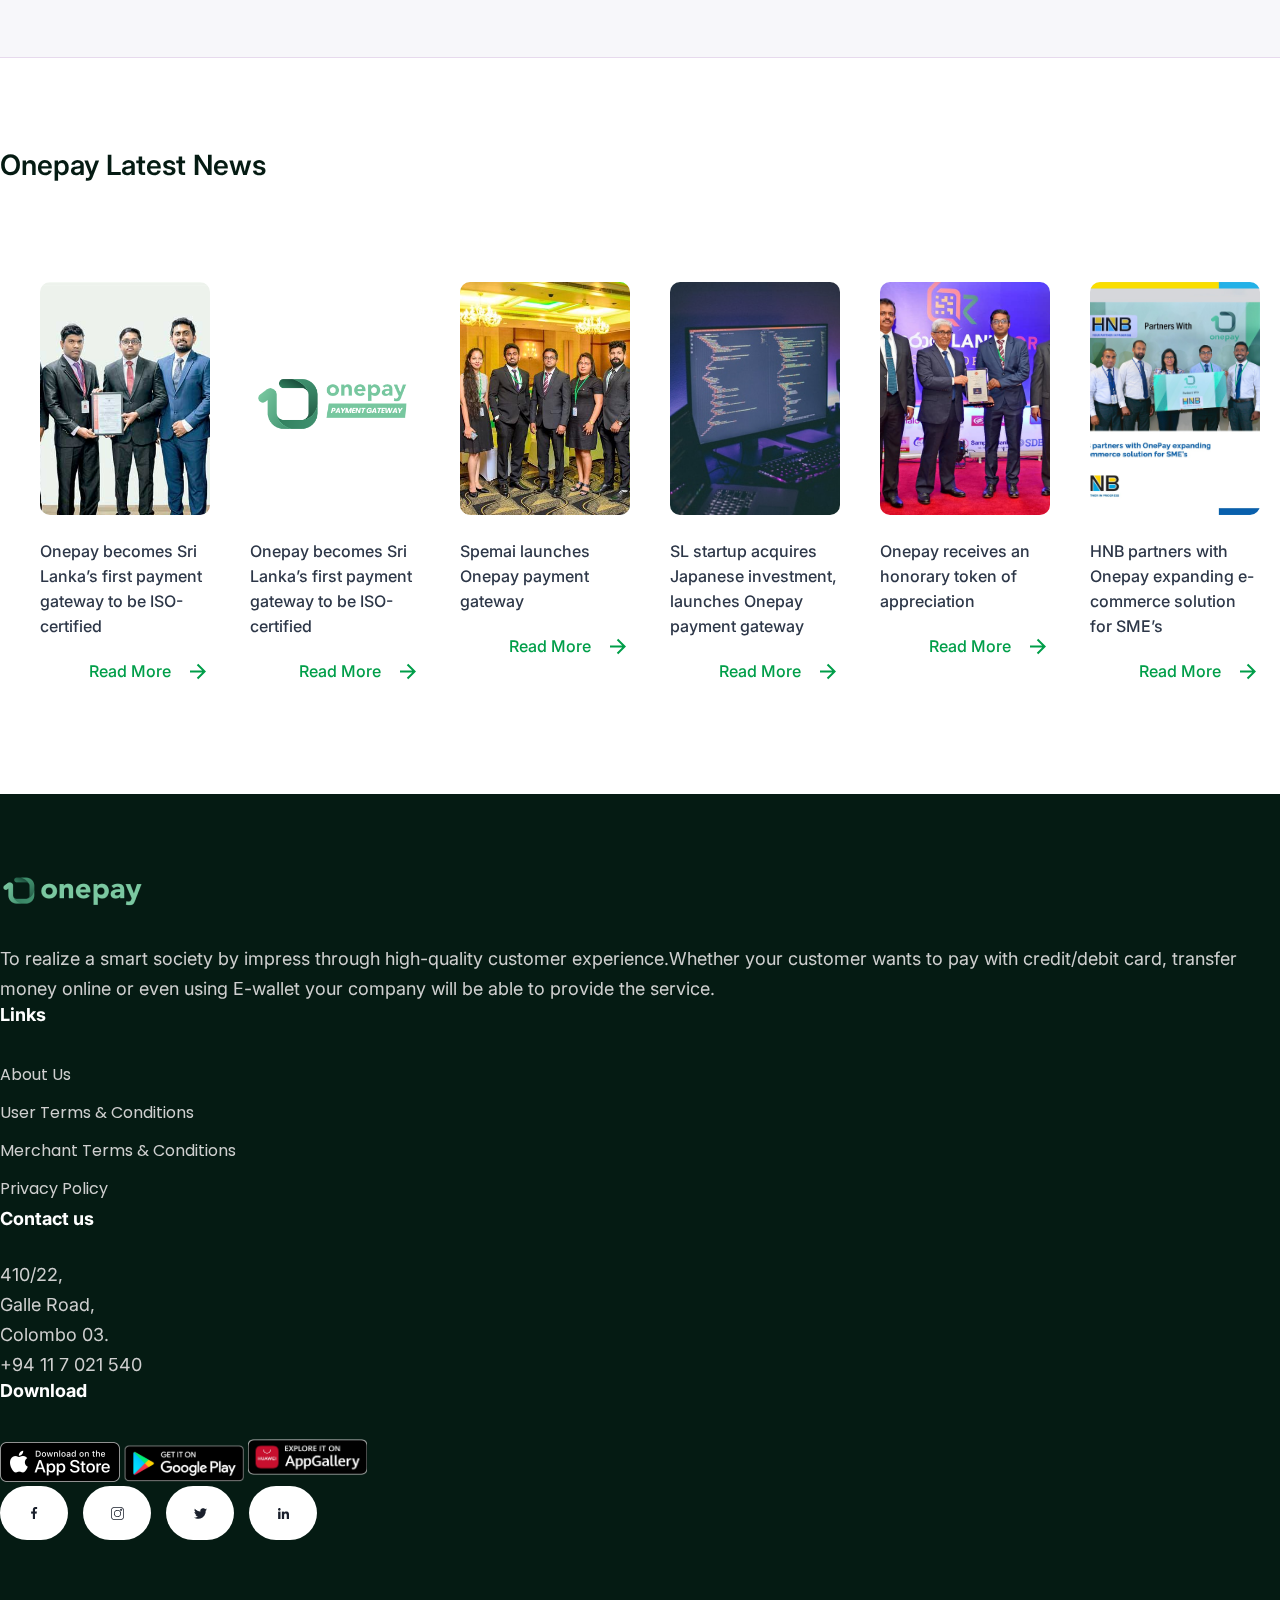
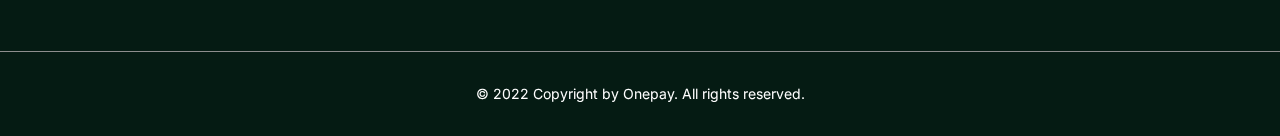
==== commit 9a569462: "update app link" ====
--- a/index.html
+++ b/index.html
@@ -361,9 +361,10 @@
             convenient lifestyle and banking experience, whenever - wherever!</p>
         </div>
         <div class="fithsec__banner_btn_div">
-          <button class="fifthsec__banner_btn" onclick="location.href=`https://play.google.com/store/apps/details?id=lk.onepay.android`">Download the App
+          <button class="fifthsec__banner_btn" onclick="location.href=`https://linktr.ee/onepaysl`">Download the App
             <img src="./assets/SVG/apple.svg" alt="apple-logo" class="fifthsec__banner_btn_svg">
             <img src="./assets/SVG/home-android.svg" alt="android-logo">
+            <img src="./assets/SVG/huawei.svg" alt="huawei-logo" class="consumber-main__btn-logo3" style="width: 23px;">
           </button>
         </div>
         <div class="fifthsec__banner_vector">
--- a/css/style.css
+++ b/css/style.css
@@ -1269,9 +1269,8 @@
   }
 
   .consumber-main__btn-logo3 {
-    width: 45px;
-    padding-left: 9px;
-    padding-right: 9px;
+    width: 26px;
+    margin-left: 8px;
   }
 
   @media only screen and (max-width: 630px) {
@@ -1371,8 +1370,8 @@
   }
 
   .btn-common__logo2 {
-    padding-left: 9px;
-    padding-right: 9px;
+    padding-left: 12px;
+    padding-right: 6px;
   }
 
   .consumer-feature__img  {
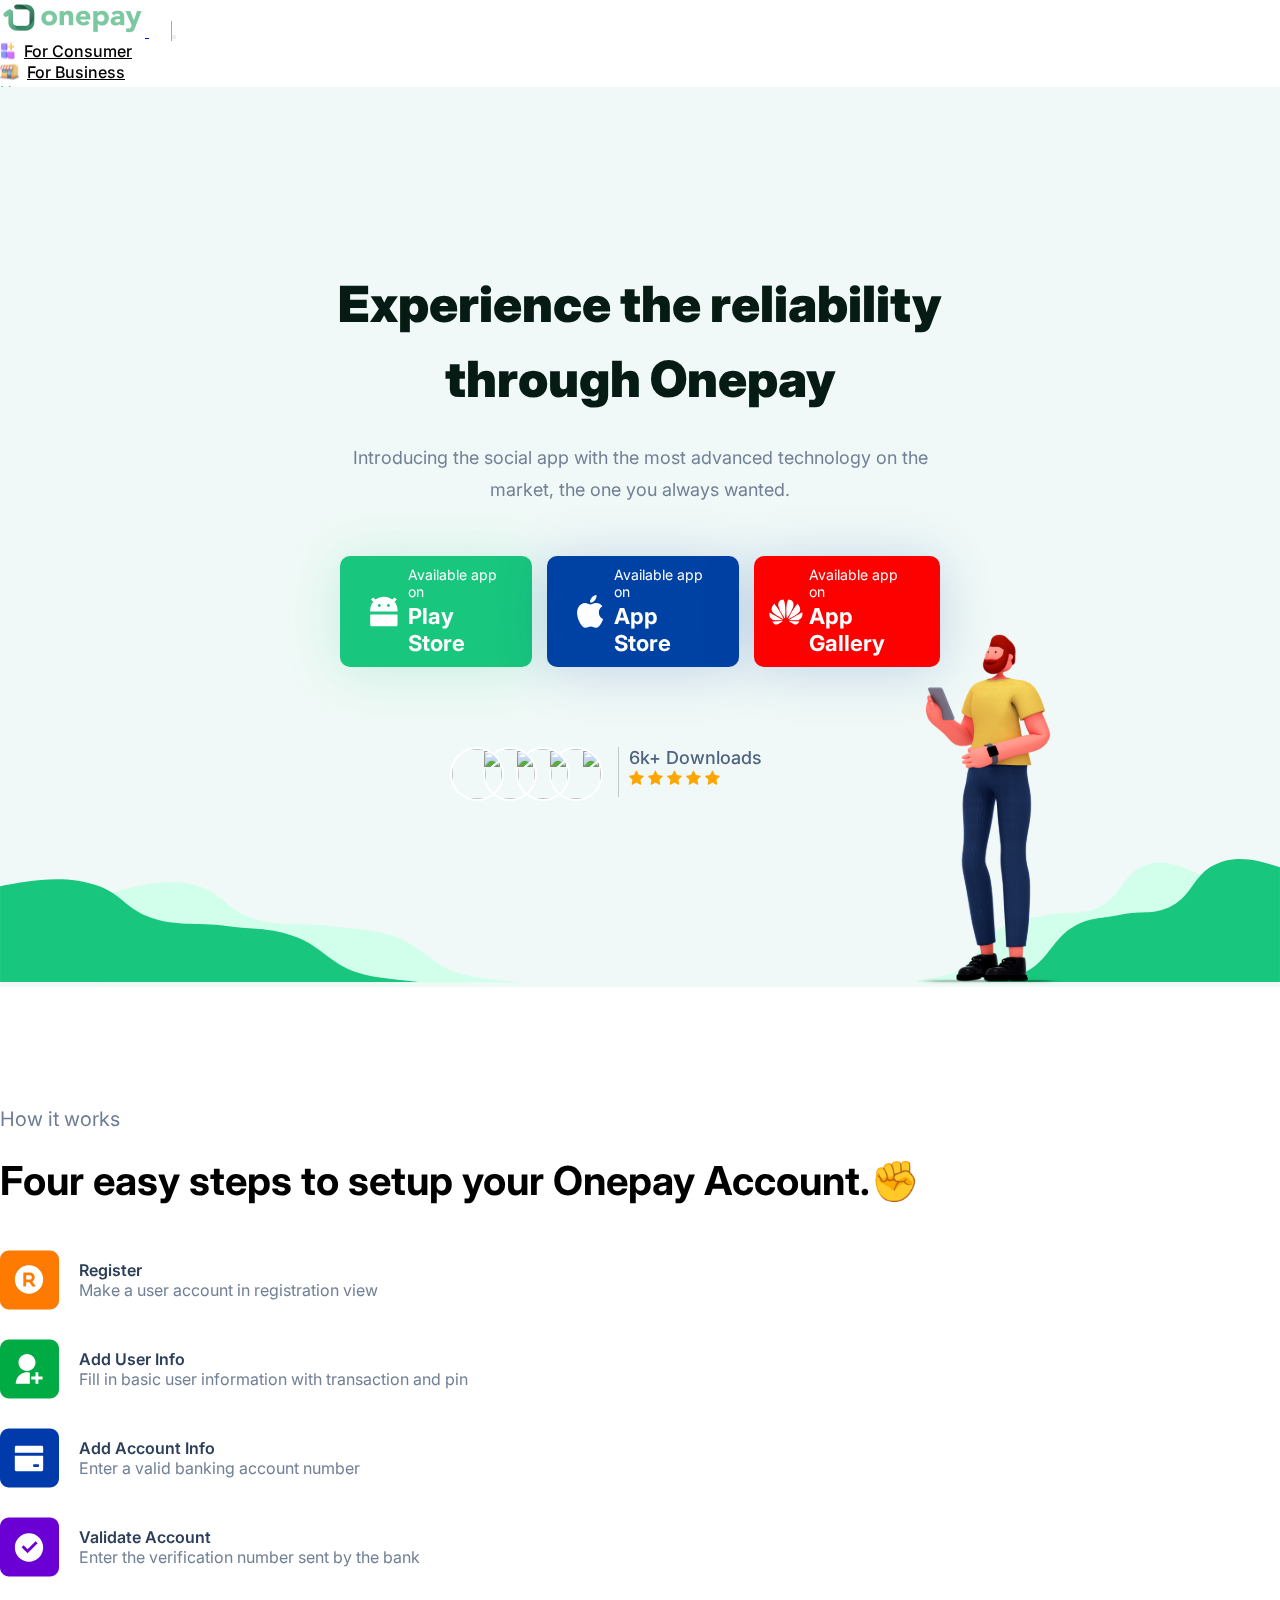
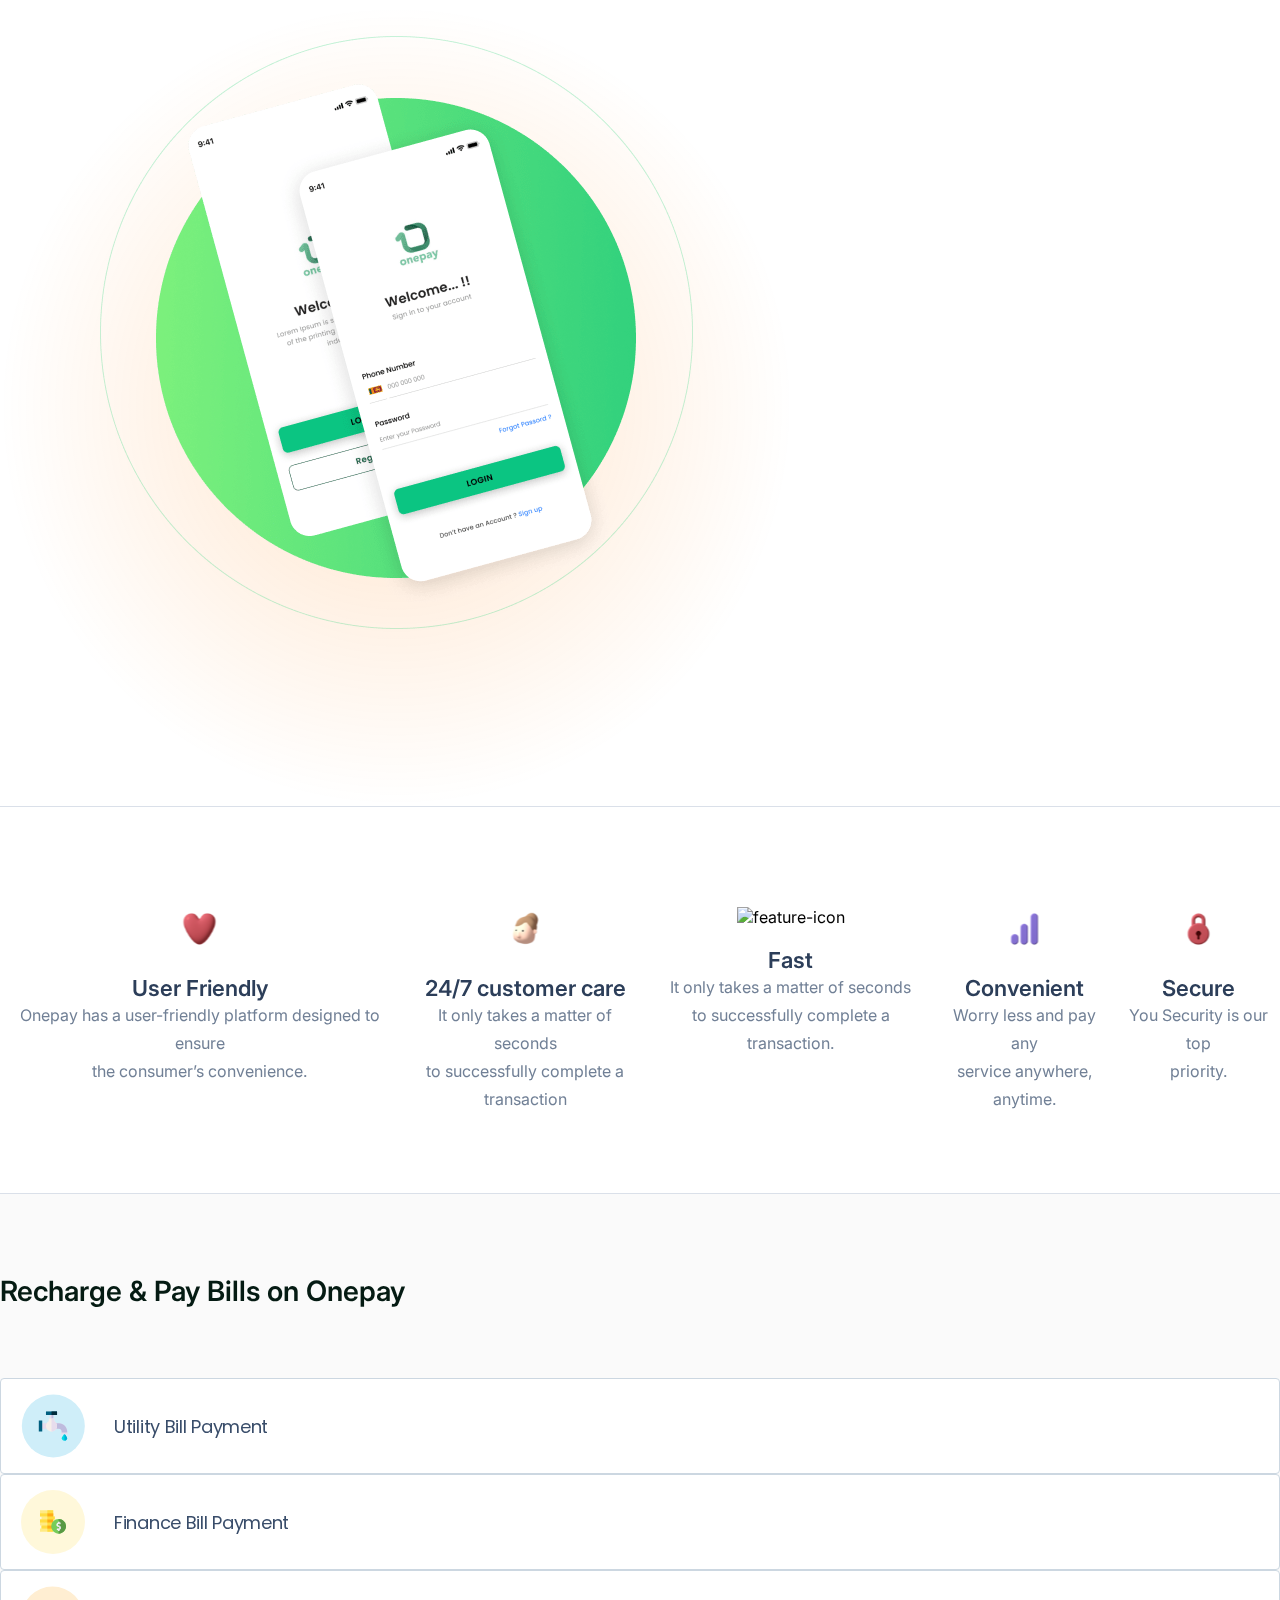
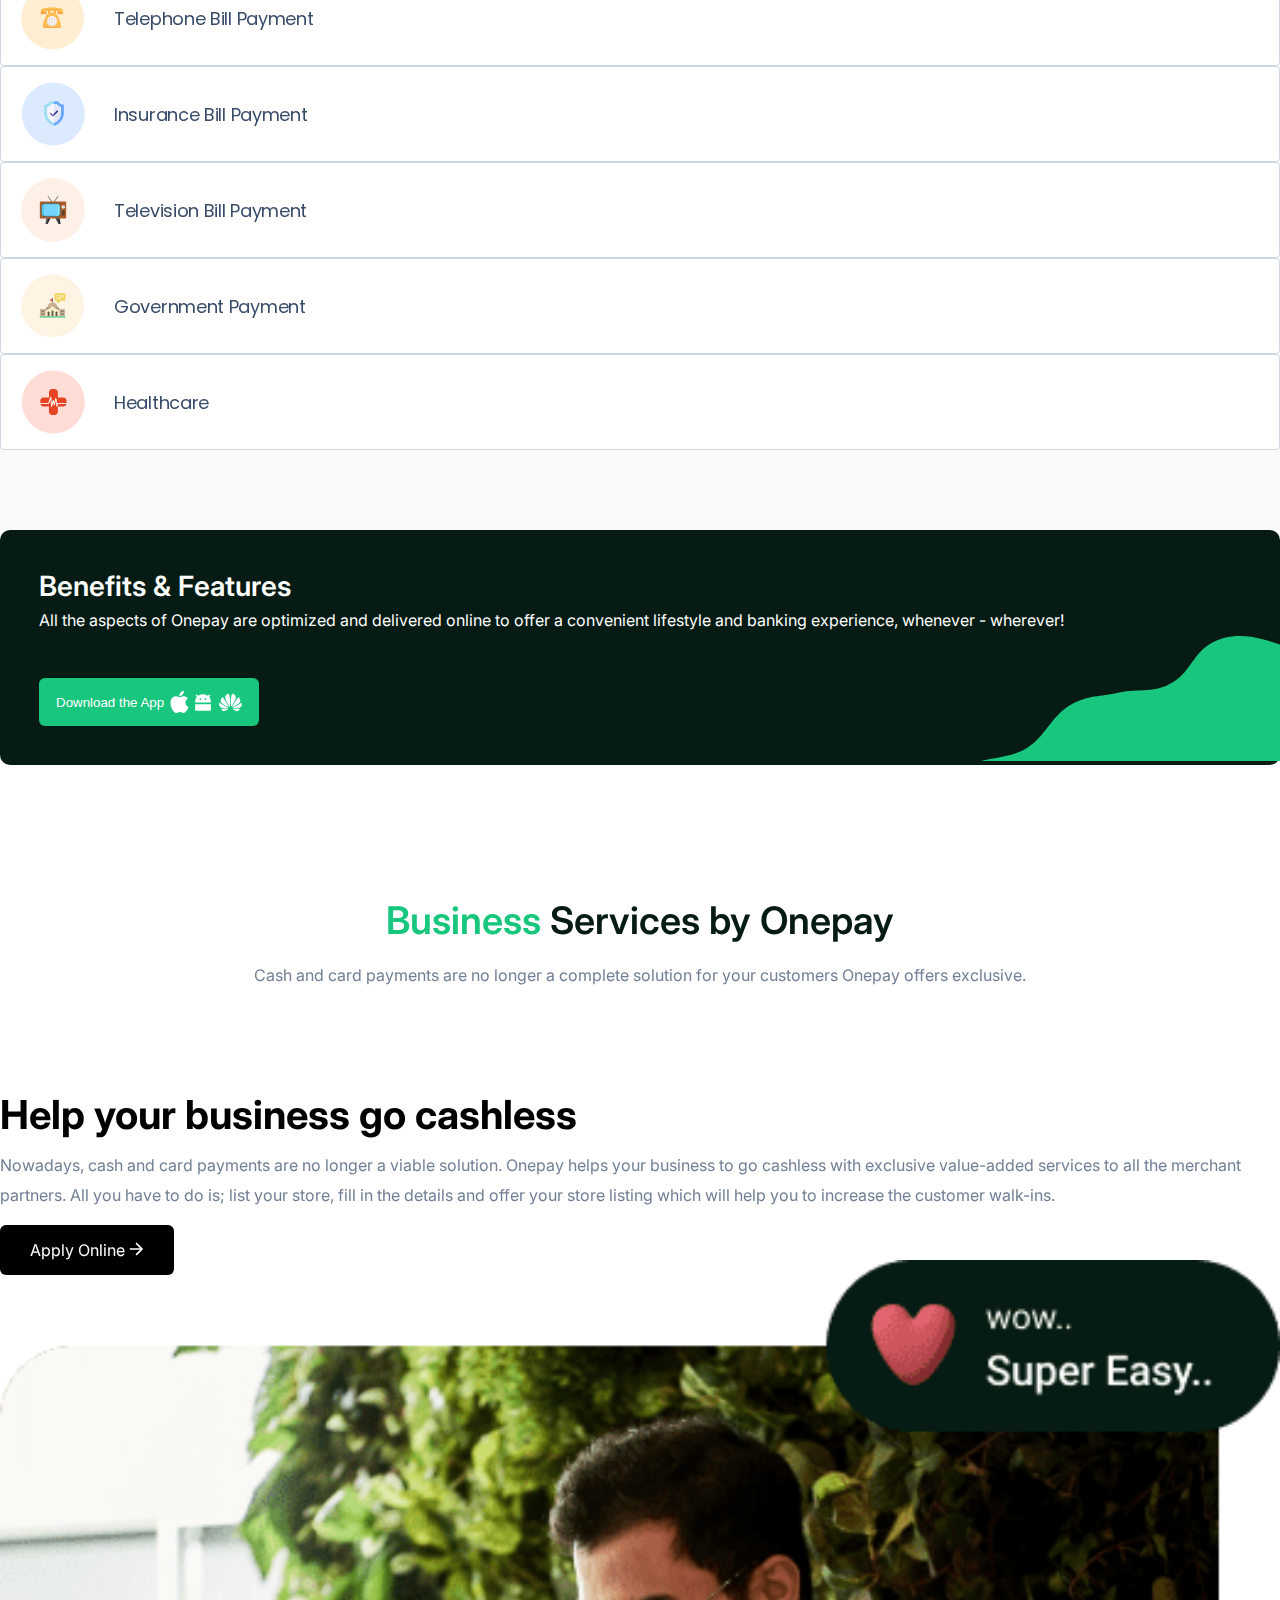
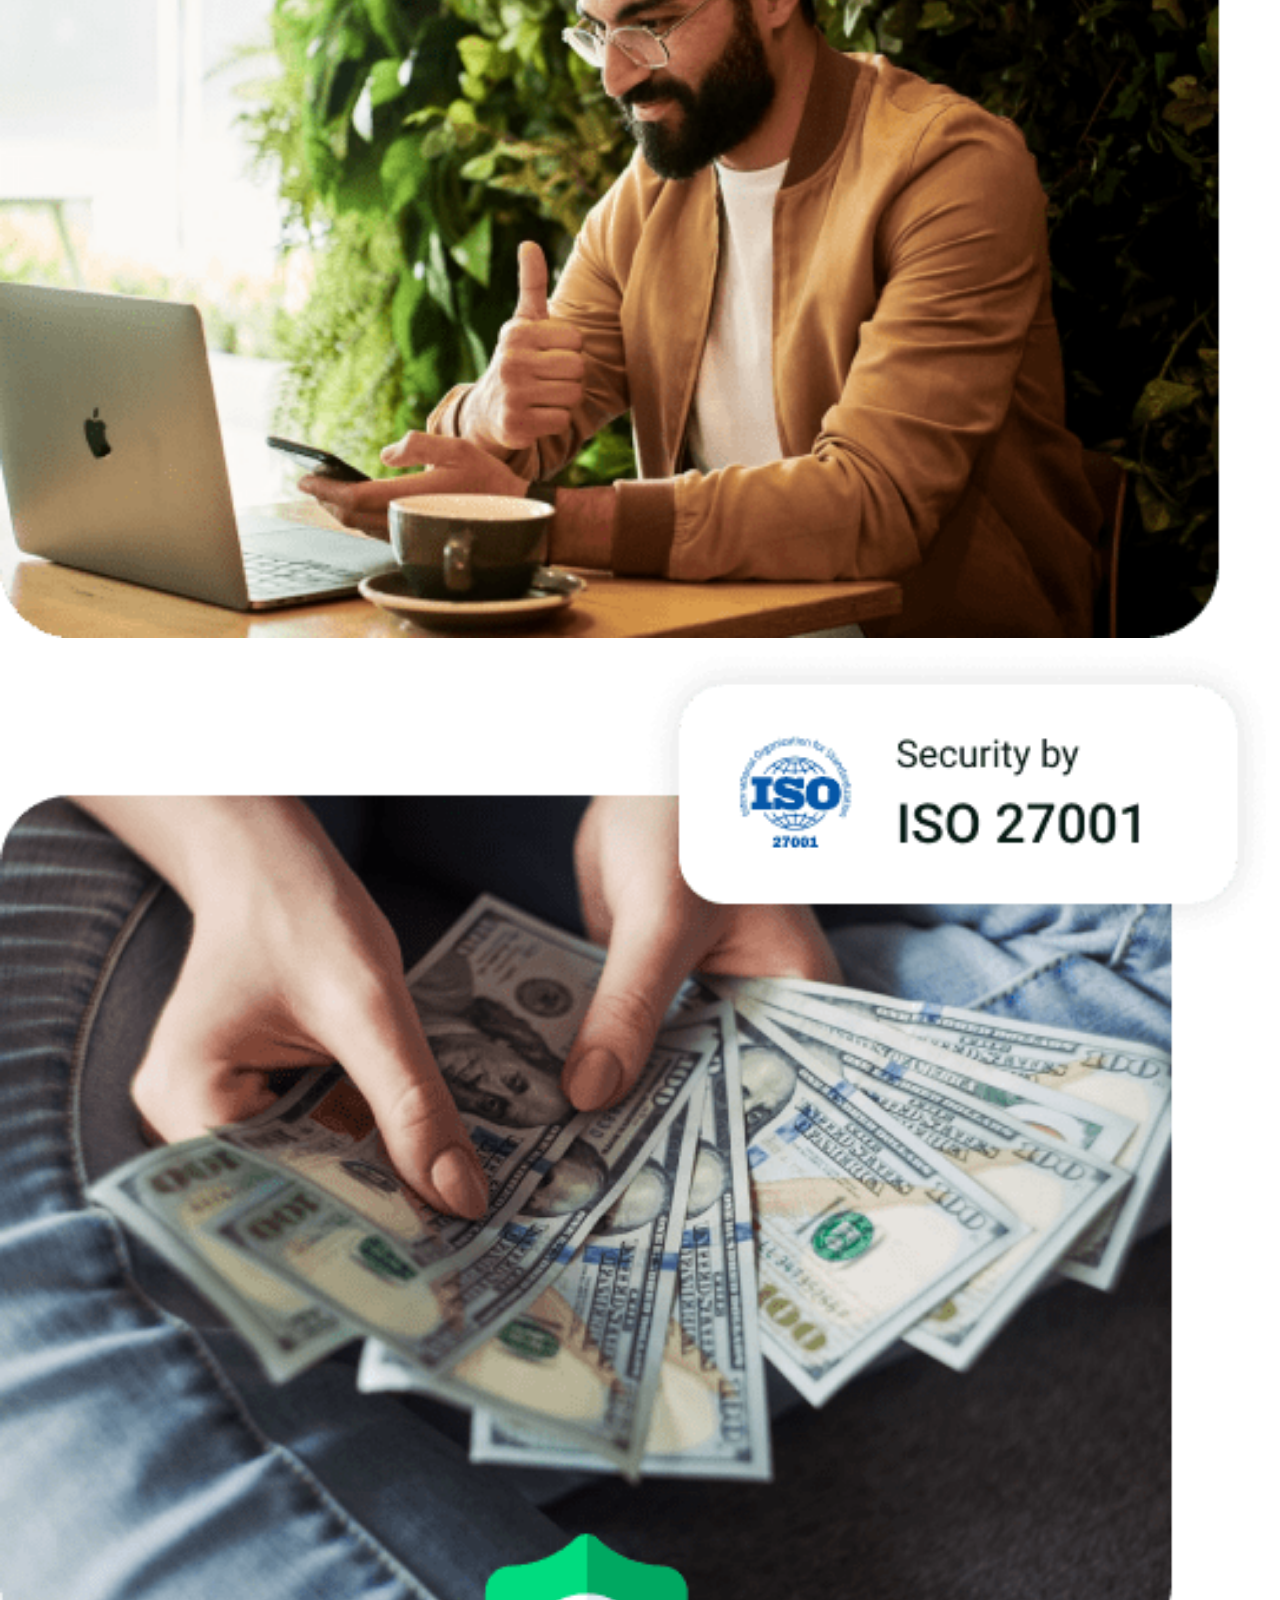
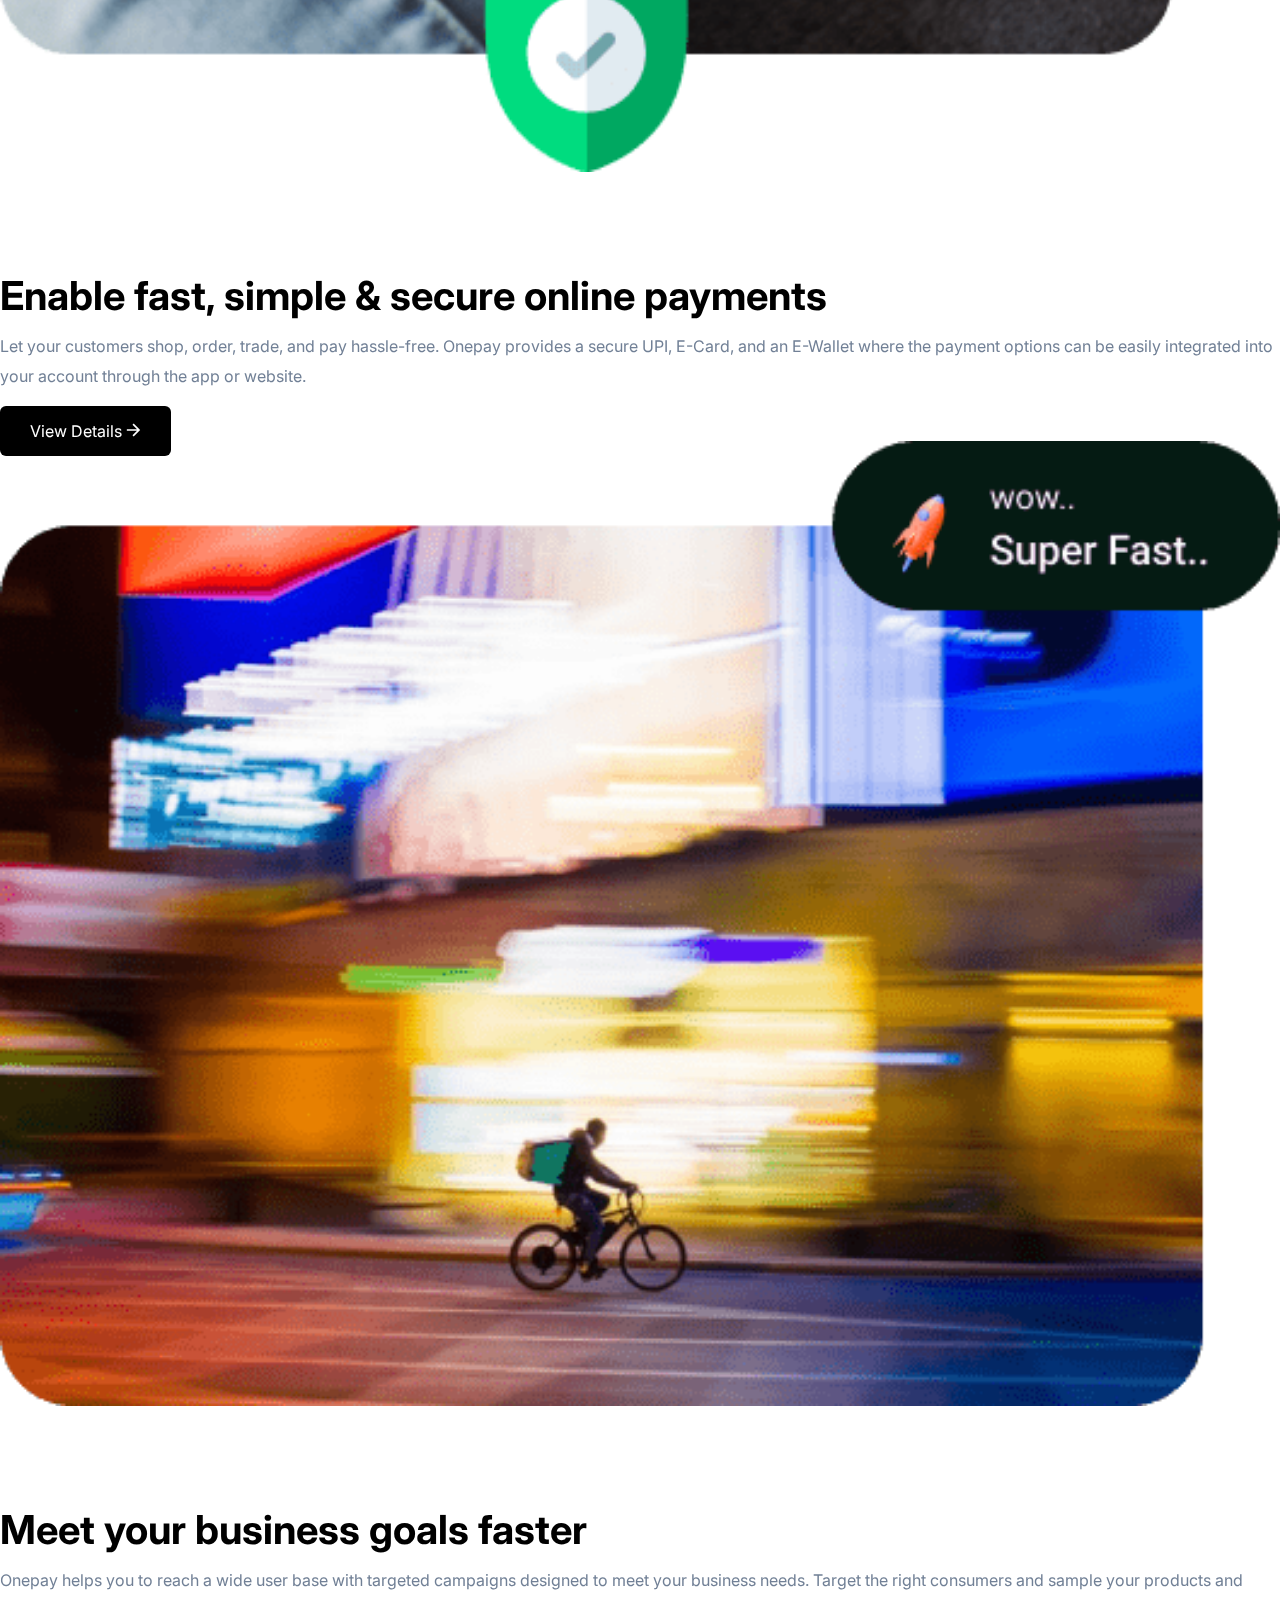
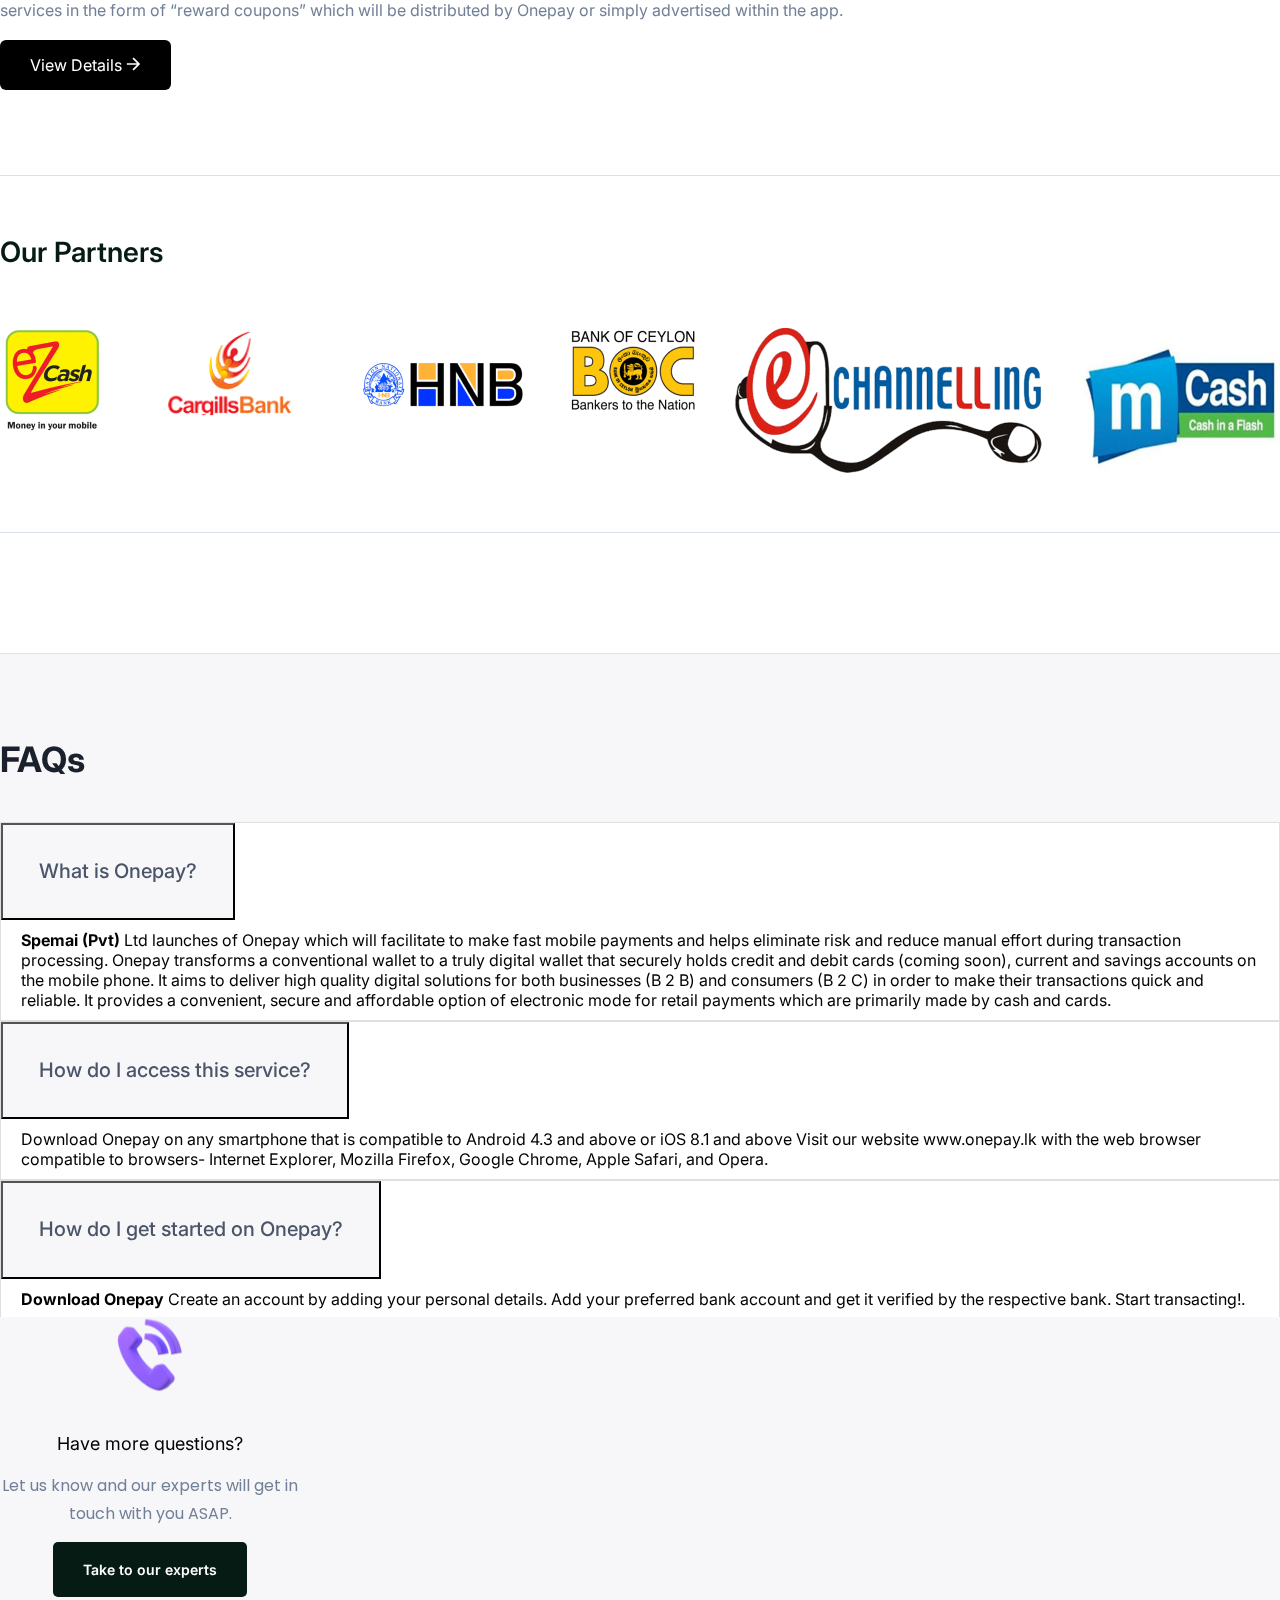
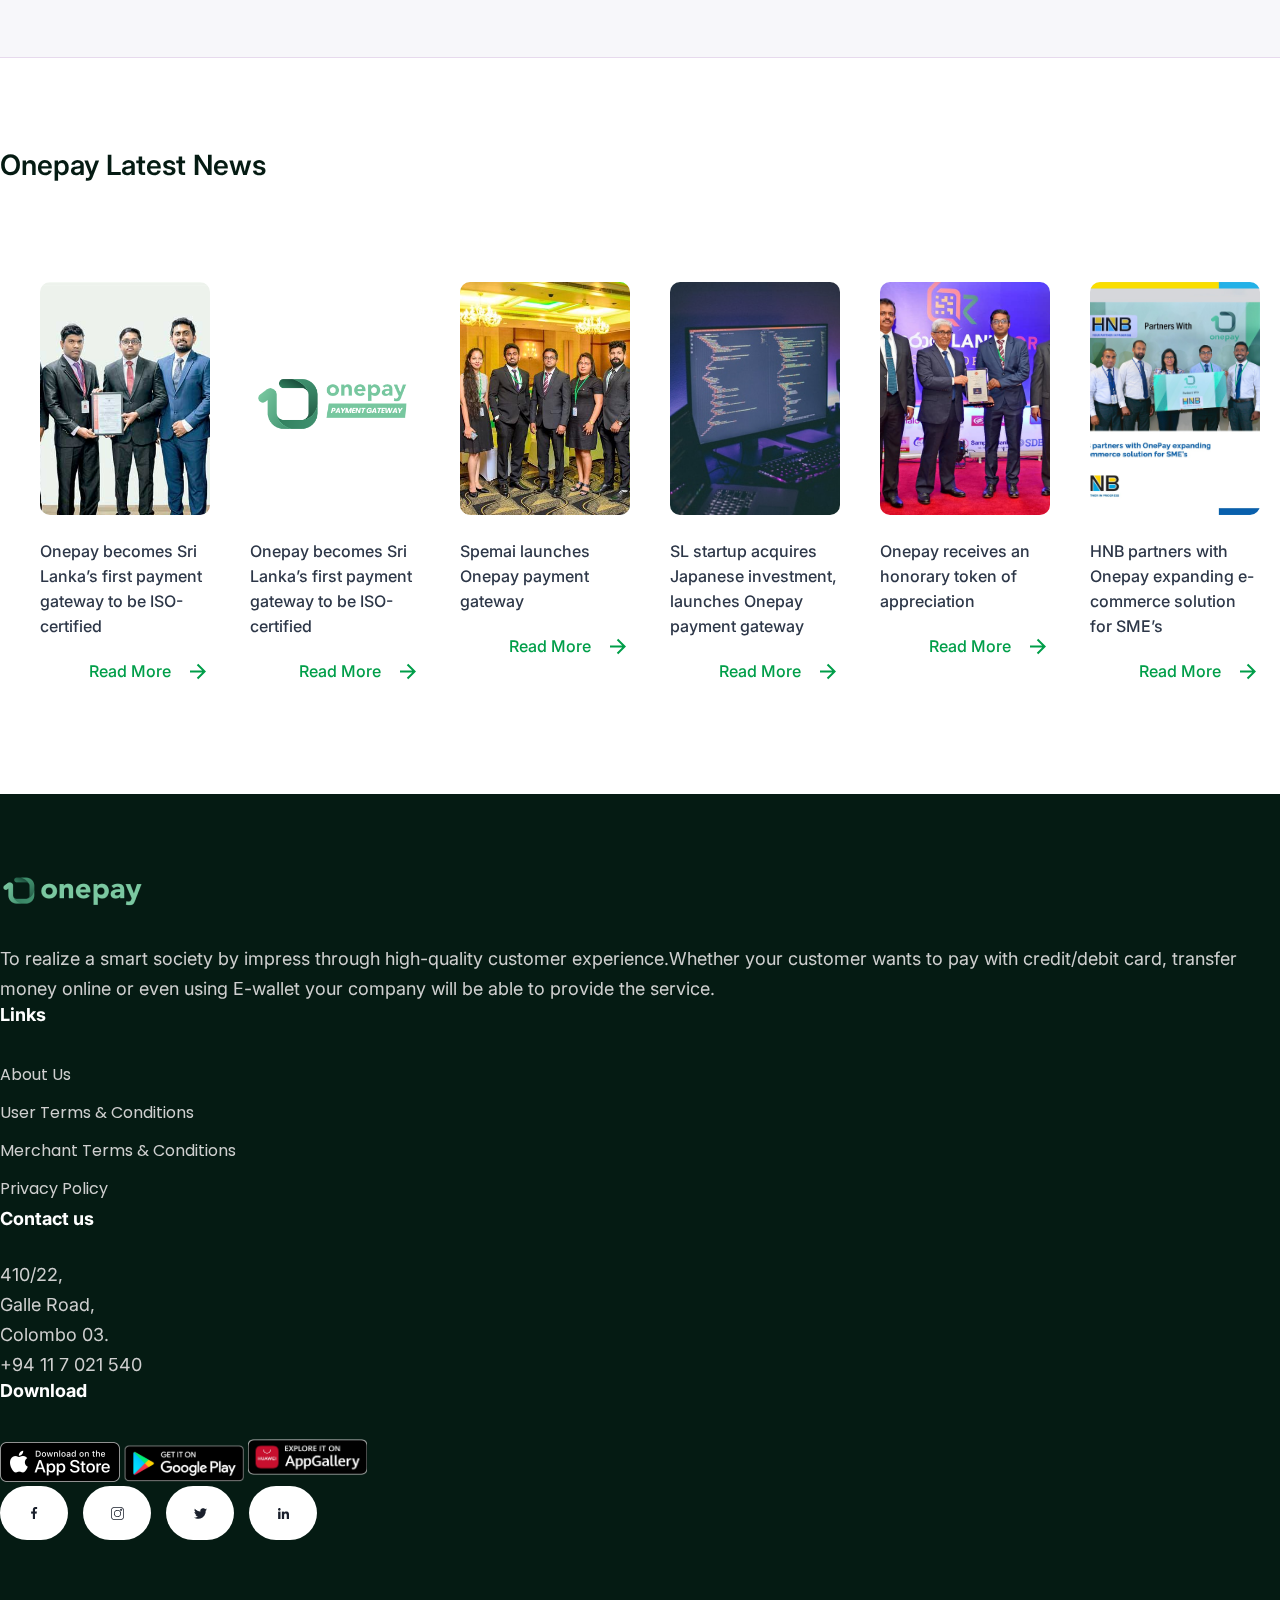
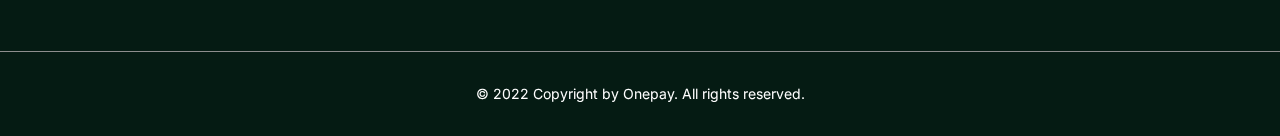
==== commit b1331bb7: "spelling issues fixed" ====
--- a/index.html
+++ b/index.html
@@ -278,10 +278,10 @@
             <img src="./assets/SVG/Bar Graph 1.svg" alt="feature-icon" class="feature_icon">
           </div>
           <div>
-            <p class="feature_heading">Cinvenient</p>
-          </div>
-          <div>
-            <p class="feature_text">Worry less and pay any <br> service anywhre, <br> anytime.</p>
+            <p class="feature_heading">Convenient</p>
+          </div>
+          <div>
+            <p class="feature_text">Worry less and pay any <br> service anywhere, <br> anytime.</p>
           </div>
         </div>
         <div class="feature">
@@ -292,7 +292,7 @@
             <p class="feature_heading">Secure</p>
           </div>
           <div>
-            <p class="feature_text">You Secuirty is our top <br> priority.</p>
+            <p class="feature_text">You Security is our top <br> priority.</p>
           </div>
         </div>
       </div>
@@ -338,7 +338,7 @@
             <div class="col-md-6 col-lg-4 col-sm-12 mb-4">
                 <div class="bill-card">
                     <img src="./assets/SVG/government.svg" alt="government-icon" class="bill-card__img">
-                    <p class="bill-card__text">Goverment Payment</p>
+                    <p class="bill-card__text">Government Payment</p>
                 </div>
             </div>
             <div class="col-md-6 col-lg-4 col-sm-12 mb-4">
@@ -436,7 +436,7 @@
     <div class="container">
       <div class="row text-center">
         <div class="col-12">
-          <h2 class="display-6 fw-bold  testimonaial-heading">What Merchnat say About <span
+          <h2 class="display-6 fw-bold  testimonaial-heading">What Merchant say About <span
               class="deco-text__heading">Onepay</span> </h2>
           <hr class="bg-black mb-4 mt-0 d-inline-block mx-auto" style="width: 100px; height:3px;">
           <p class="p-text ">What our clients are saying</p>
--- a/css/style.css
+++ b/css/style.css
@@ -184,11 +184,20 @@
     .btn-primary-bg svg {
       top: 16px;
       left: 8px;
-      width: 31px;
-      height: 34px;
       margin-right: 10px;
     }
 
+    .plays-store svg {
+      transform: scale(1);
+    }
+
+    .apple-store svg {
+      transform: scale(1);
+    }
+
+    .app-gallery svg {
+      transform: scale(1.2);
+    }
 
     /* center text */
     .btn-primary-bg:hover{
@@ -216,6 +225,46 @@
       justify-content: center;
       column-gap: 15px;
     }
+
+    @media only screen and (max-width: 545px) {
+      .buttons-downloard-app {
+        width: 100%;
+        column-gap: 5px;
+        margin: 0;
+      }
+
+      .btn-primary-bg {
+        width: 32%;
+        padding: 24px 0 !important;
+      }
+
+      .header-btn__text {
+        display: none !important;
+      }
+
+      .btn-primary-bg svg {
+        position: absolute;
+        top: 50%;
+        left: 50%;
+        width: 31px;
+        height: 34px;
+        margin-right: 0;
+      }
+
+      .plays-store svg {
+        transform: translate(-50%, -50%) scale(0.9);
+      }
+  
+      .apple-store svg {
+        transform: translate(-50%, -50%) scale(1);
+      }
+  
+      .app-gallery svg {
+        transform: translate(-50%, -50%) scale(1.2);
+      }
+
+    }
+   
 
     /* .buttons-downloard-app > a {
       width: 5rem;
@@ -306,10 +355,6 @@
       display: flex;
       flex-direction: column;
       text-align: initial;
-    }
-
-    .btn-primary-bg--image {
-      margin-right: 10px;
     }
 
     .header-btn__text-sub {
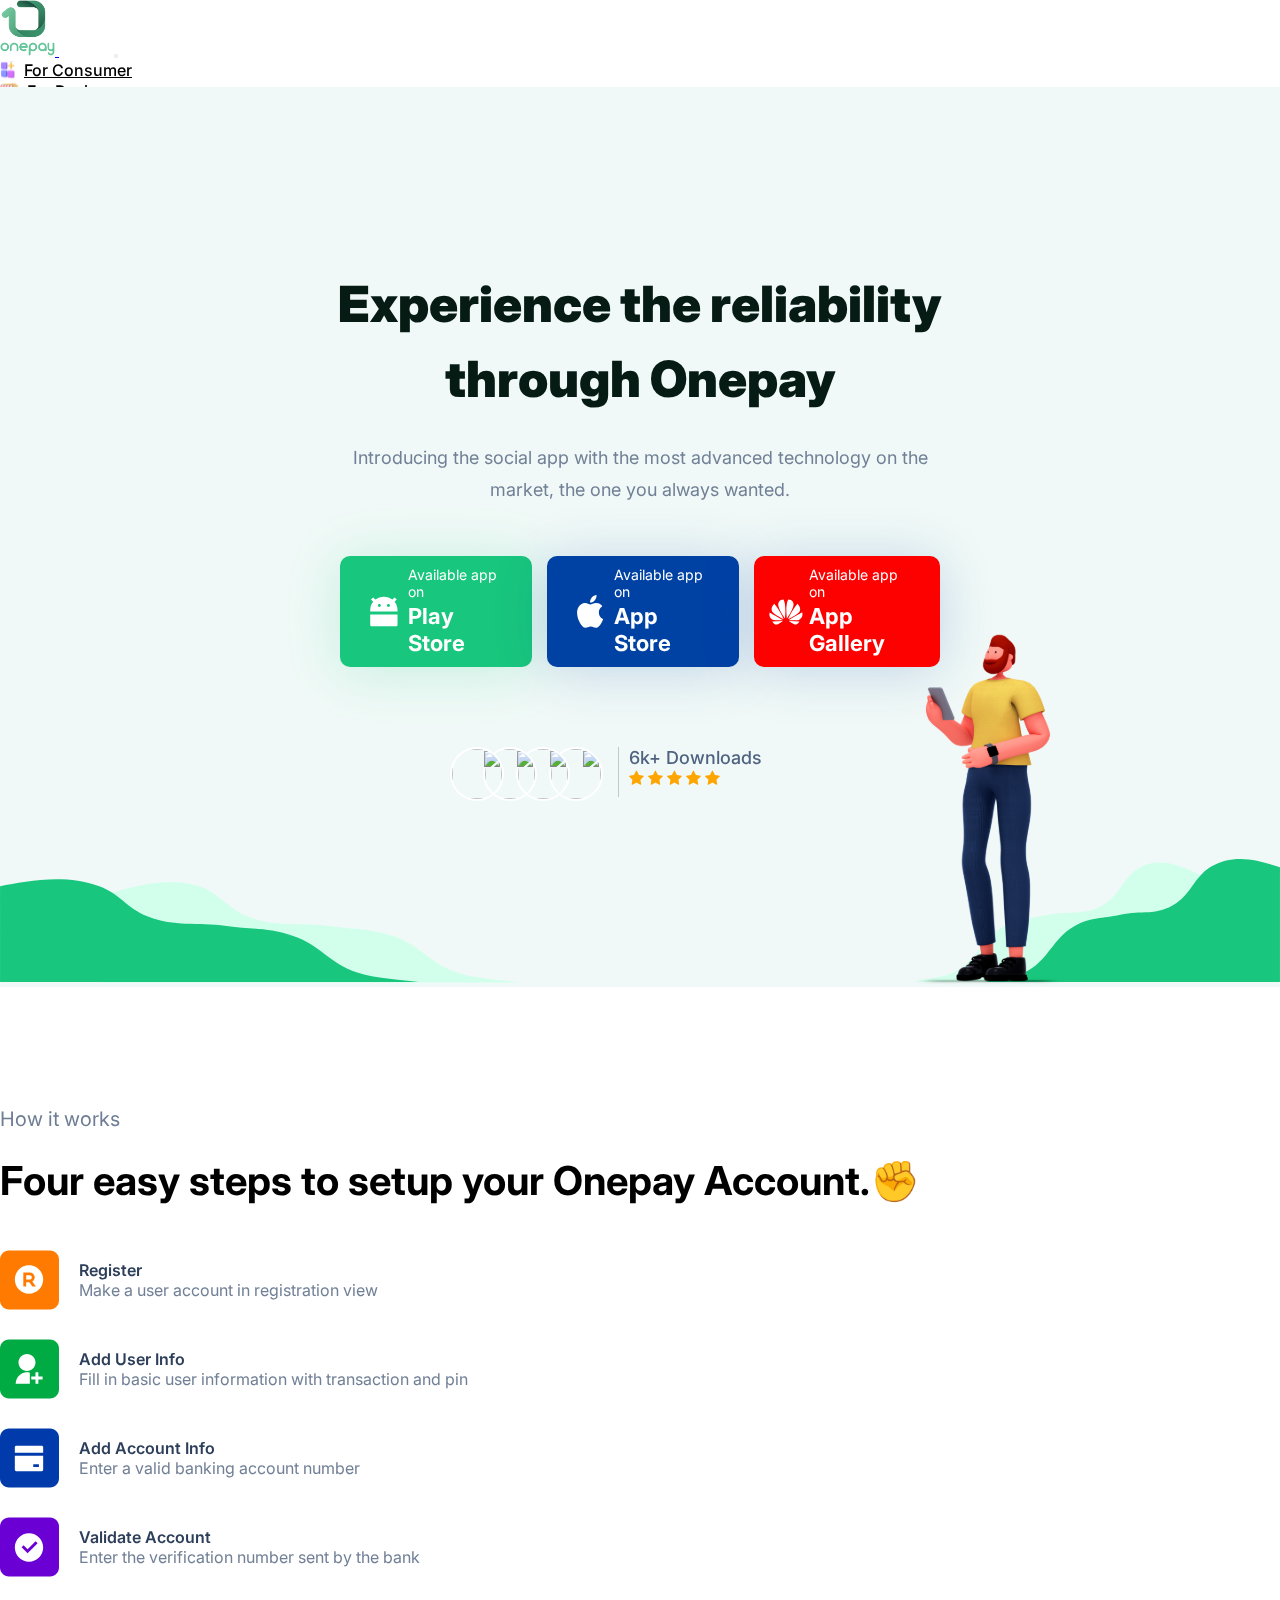
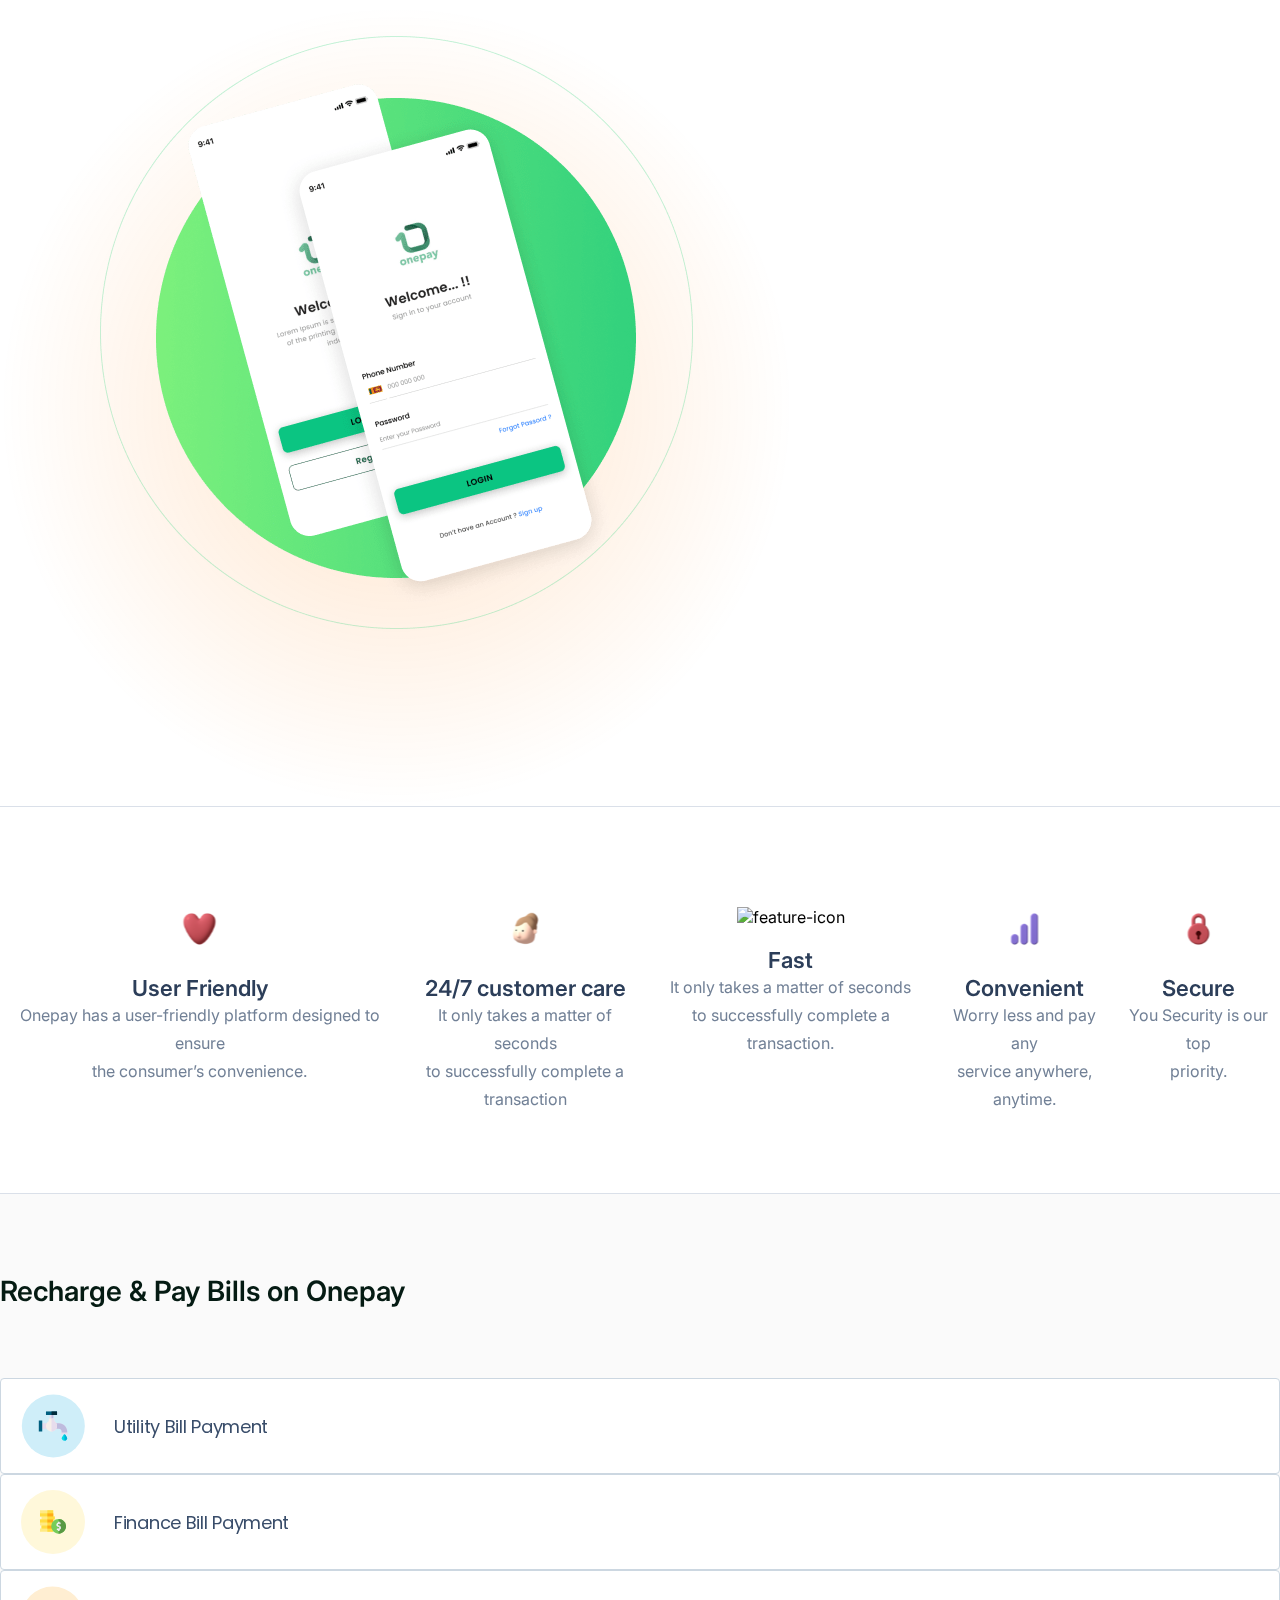
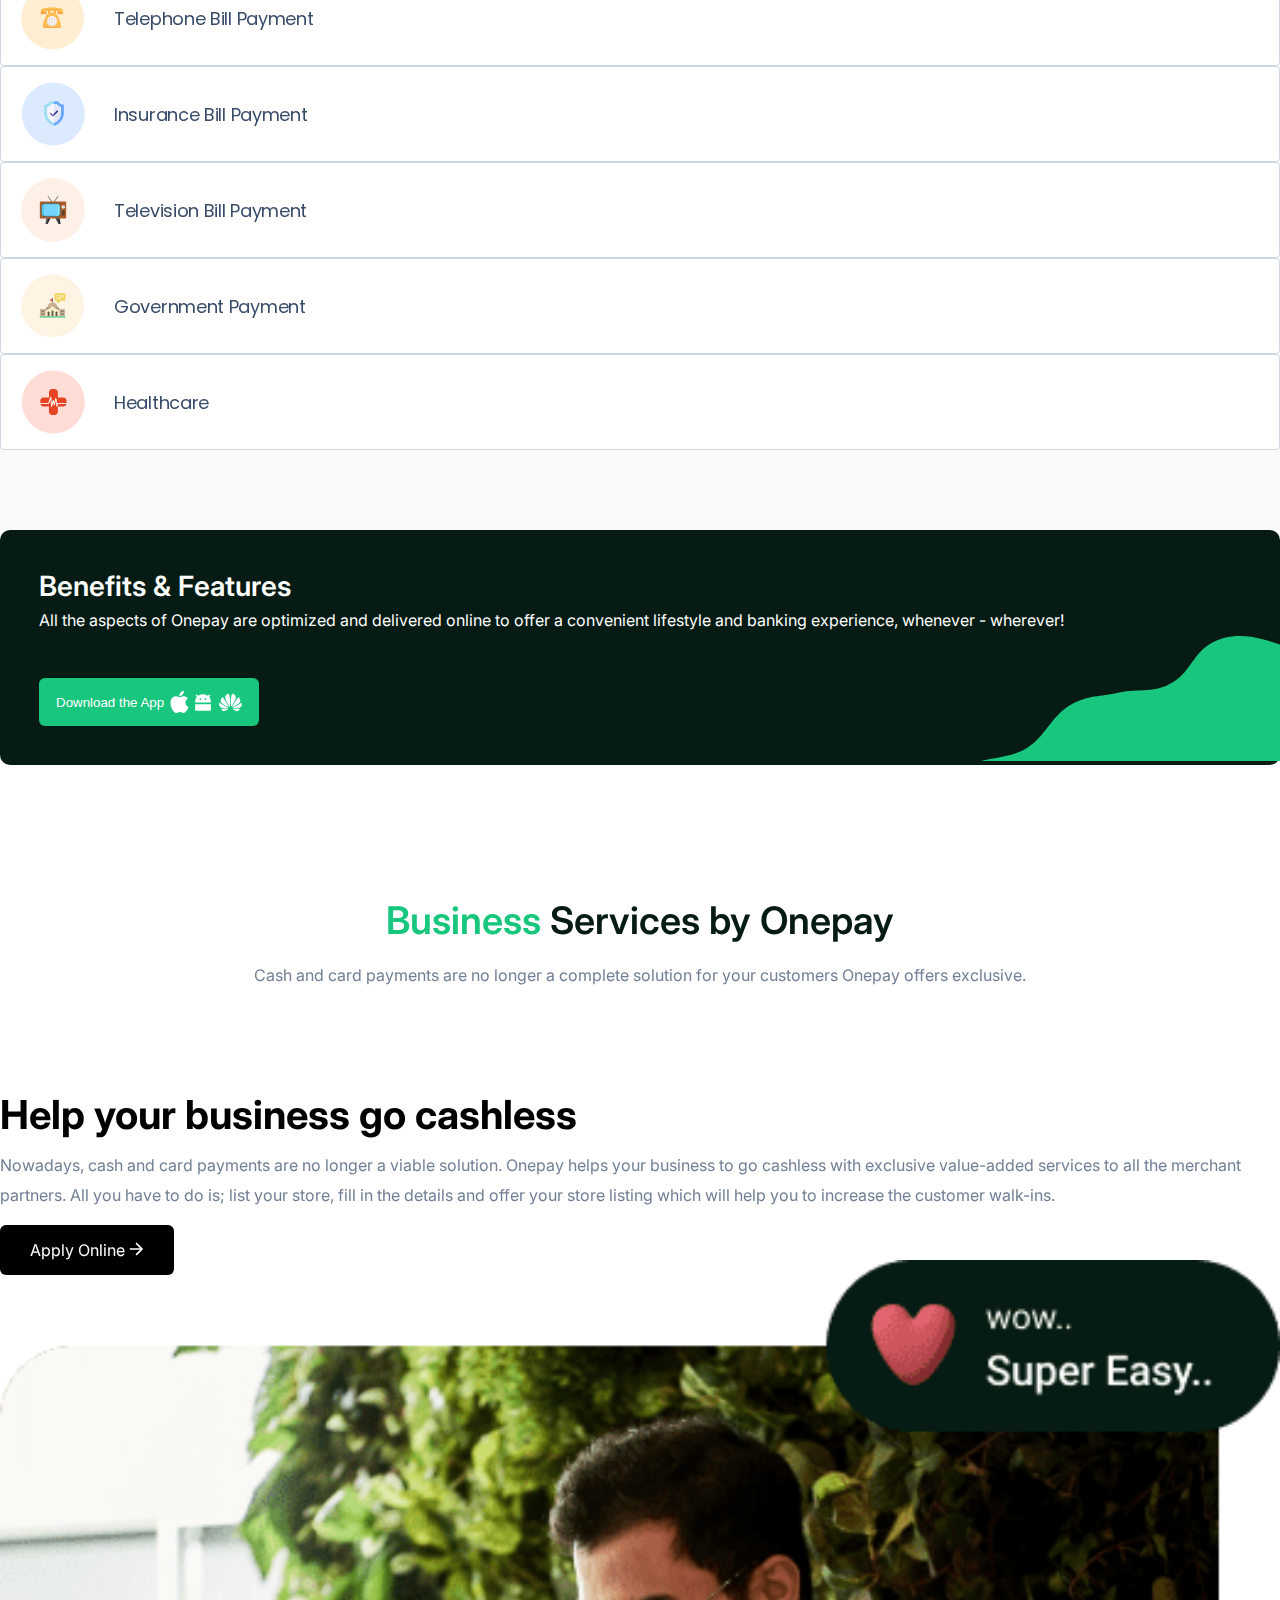
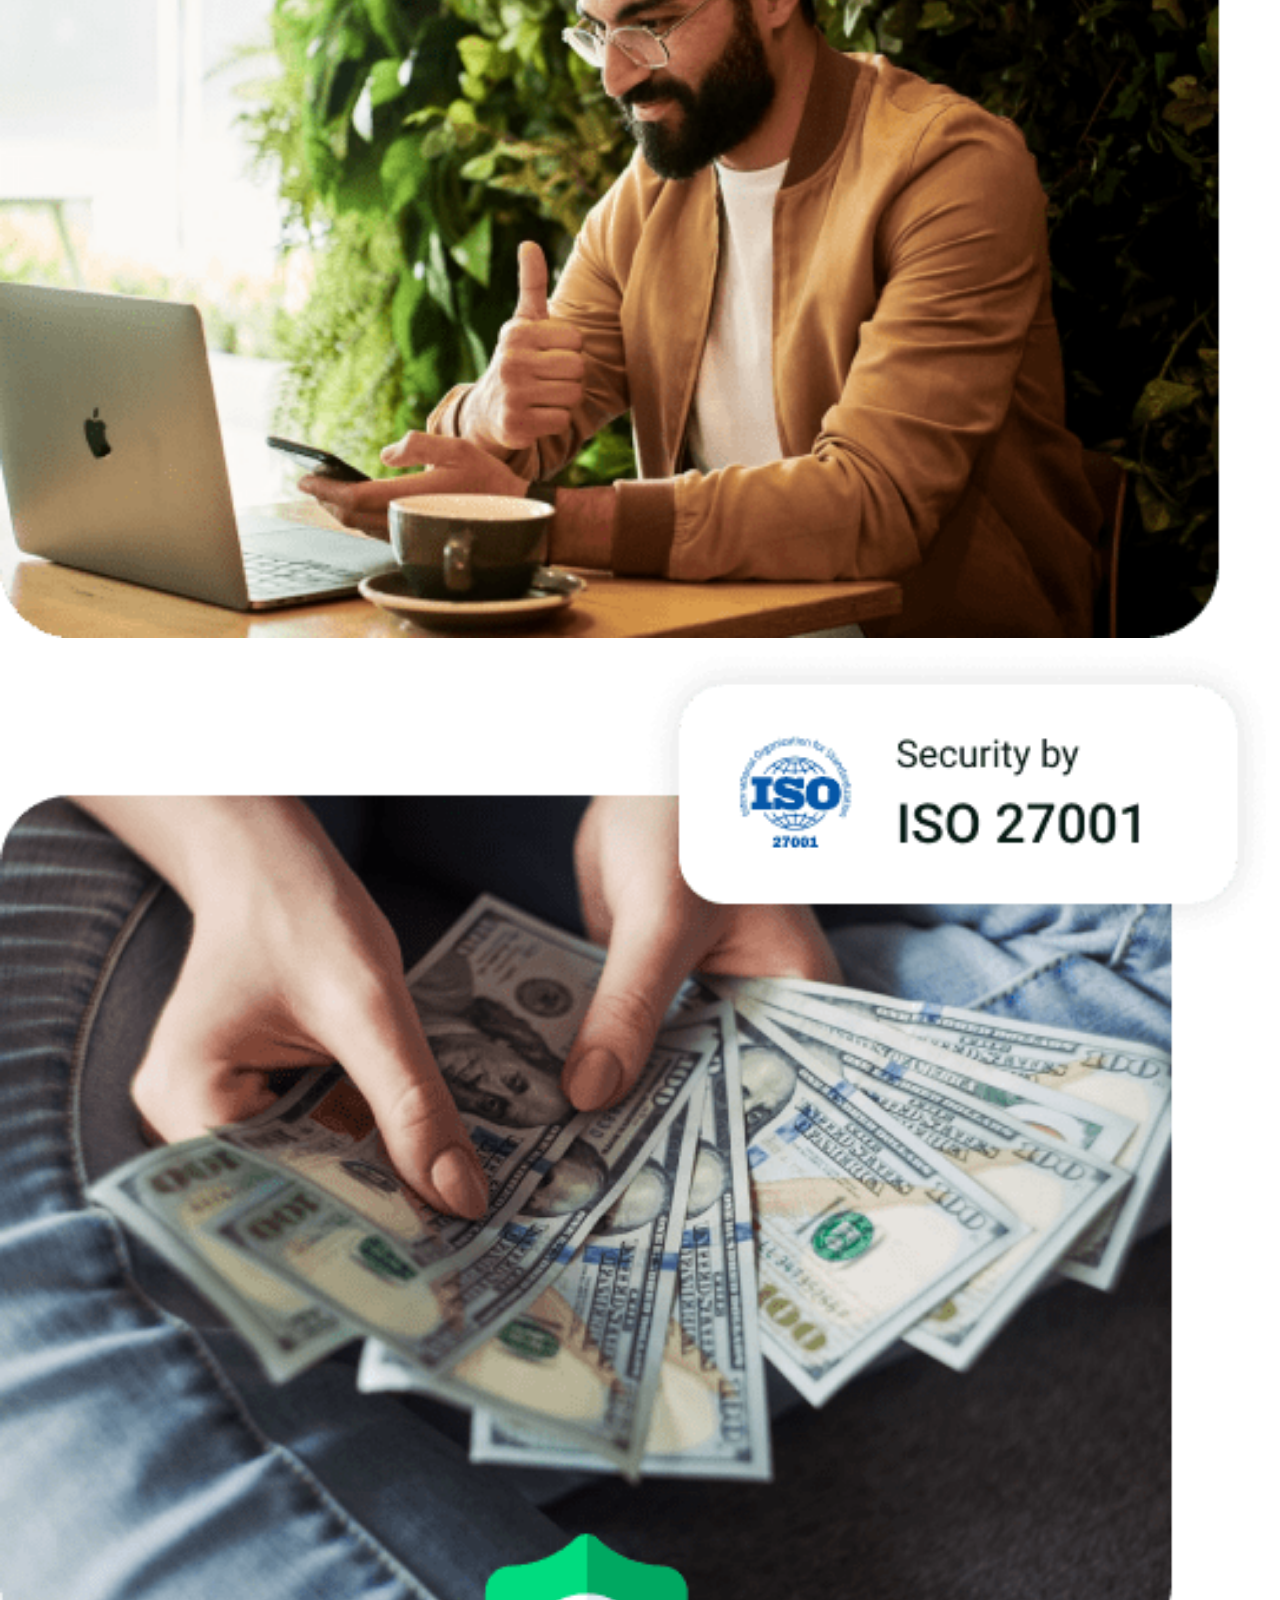
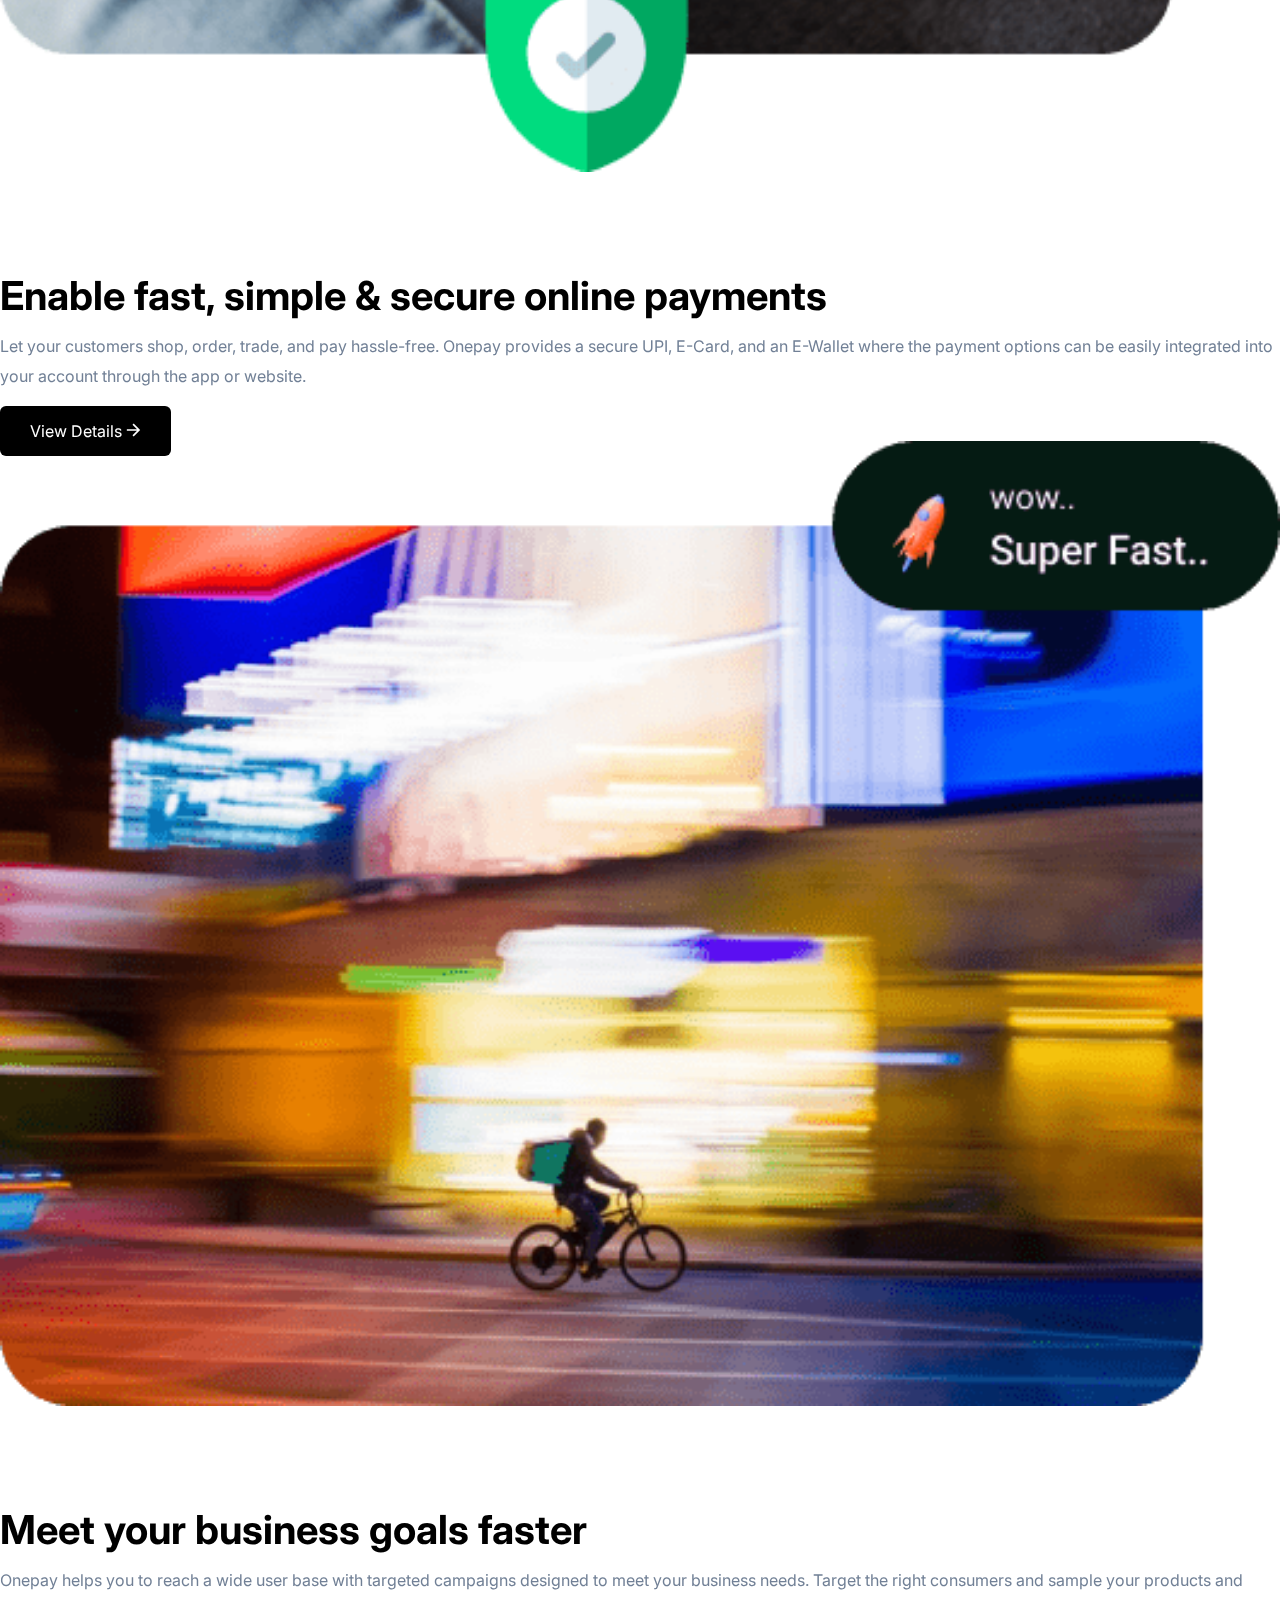
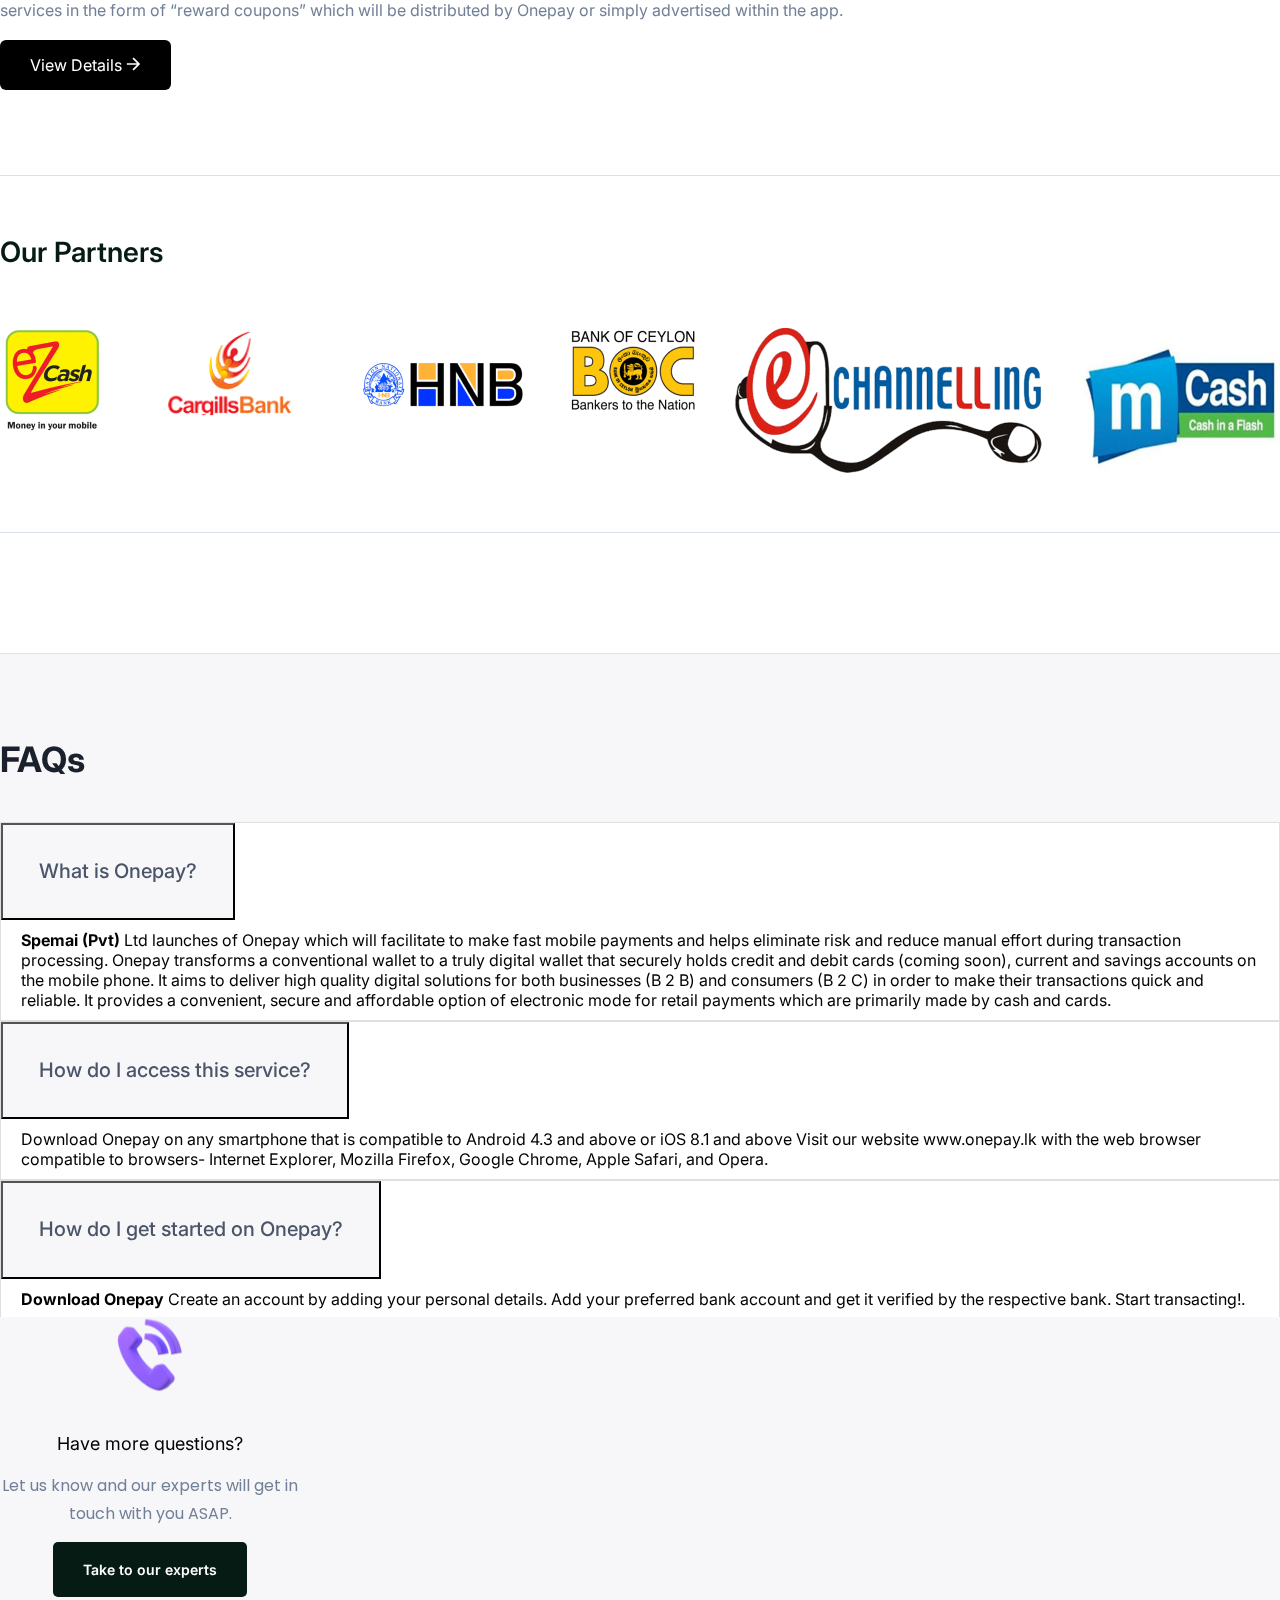
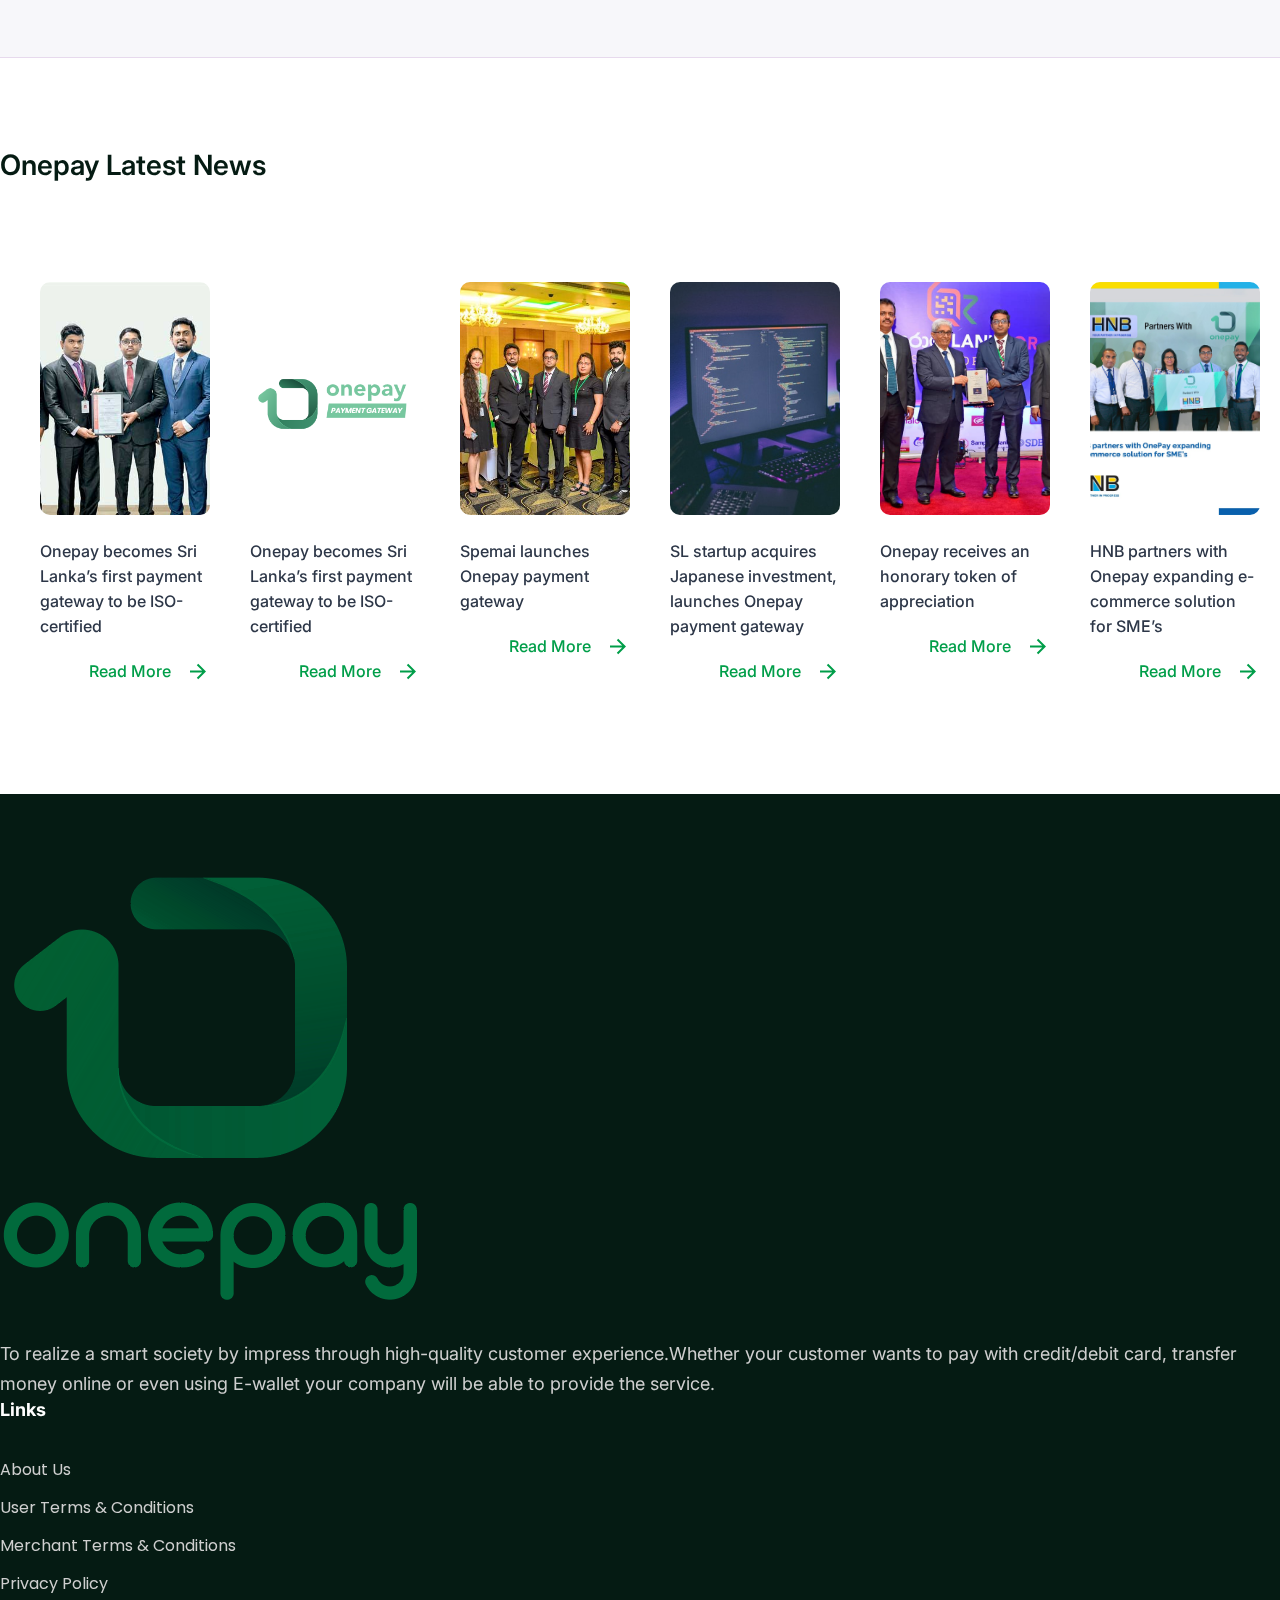
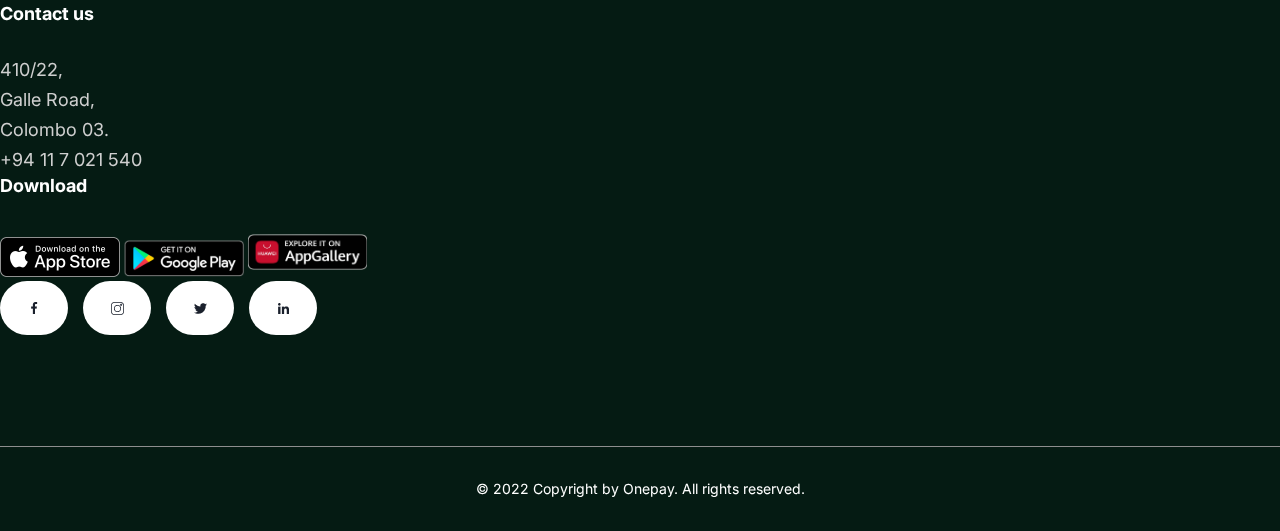
==== commit bca1c824: "logo team photo corrected" ====
--- a/index.html
+++ b/index.html
@@ -56,8 +56,8 @@
 
   <nav class="navbar navbar-expand-lg navbar-light custom-nav__modify sticky-top">
     <div class="container">
-      <a class="navbar-brand custom-nav__modify-logo" href="index.html">
-        <img src="./assets/Images/onepay-logo.png" alt="">
+      <a class="navbar-brand logo-link" href="index.html">
+        <img class="onepay-logo" src="./assets/Images/onepay-logo.png" alt="">
       </a>
       <button class="navbar-toggler" type="button" data-bs-toggle="collapse" data-bs-target="#navbarSupportedContent"
         aria-controls="navbarSupportedContent" aria-expanded="false" aria-label="Toggle navigation">
--- a/css/style.css
+++ b/css/style.css
@@ -62,6 +62,15 @@
    background: #18c67d;
    transition: width 0.3s ease 0s, left 0.3s ease 0s;
    width: 50px;
+ }
+
+ .logo-link {
+  margin-right: 55px;
+ }
+
+ .onepay-logo {
+   width: 55px;
+   height: auto;
  }
 
  @media only screen and (max-width: 1023px) {
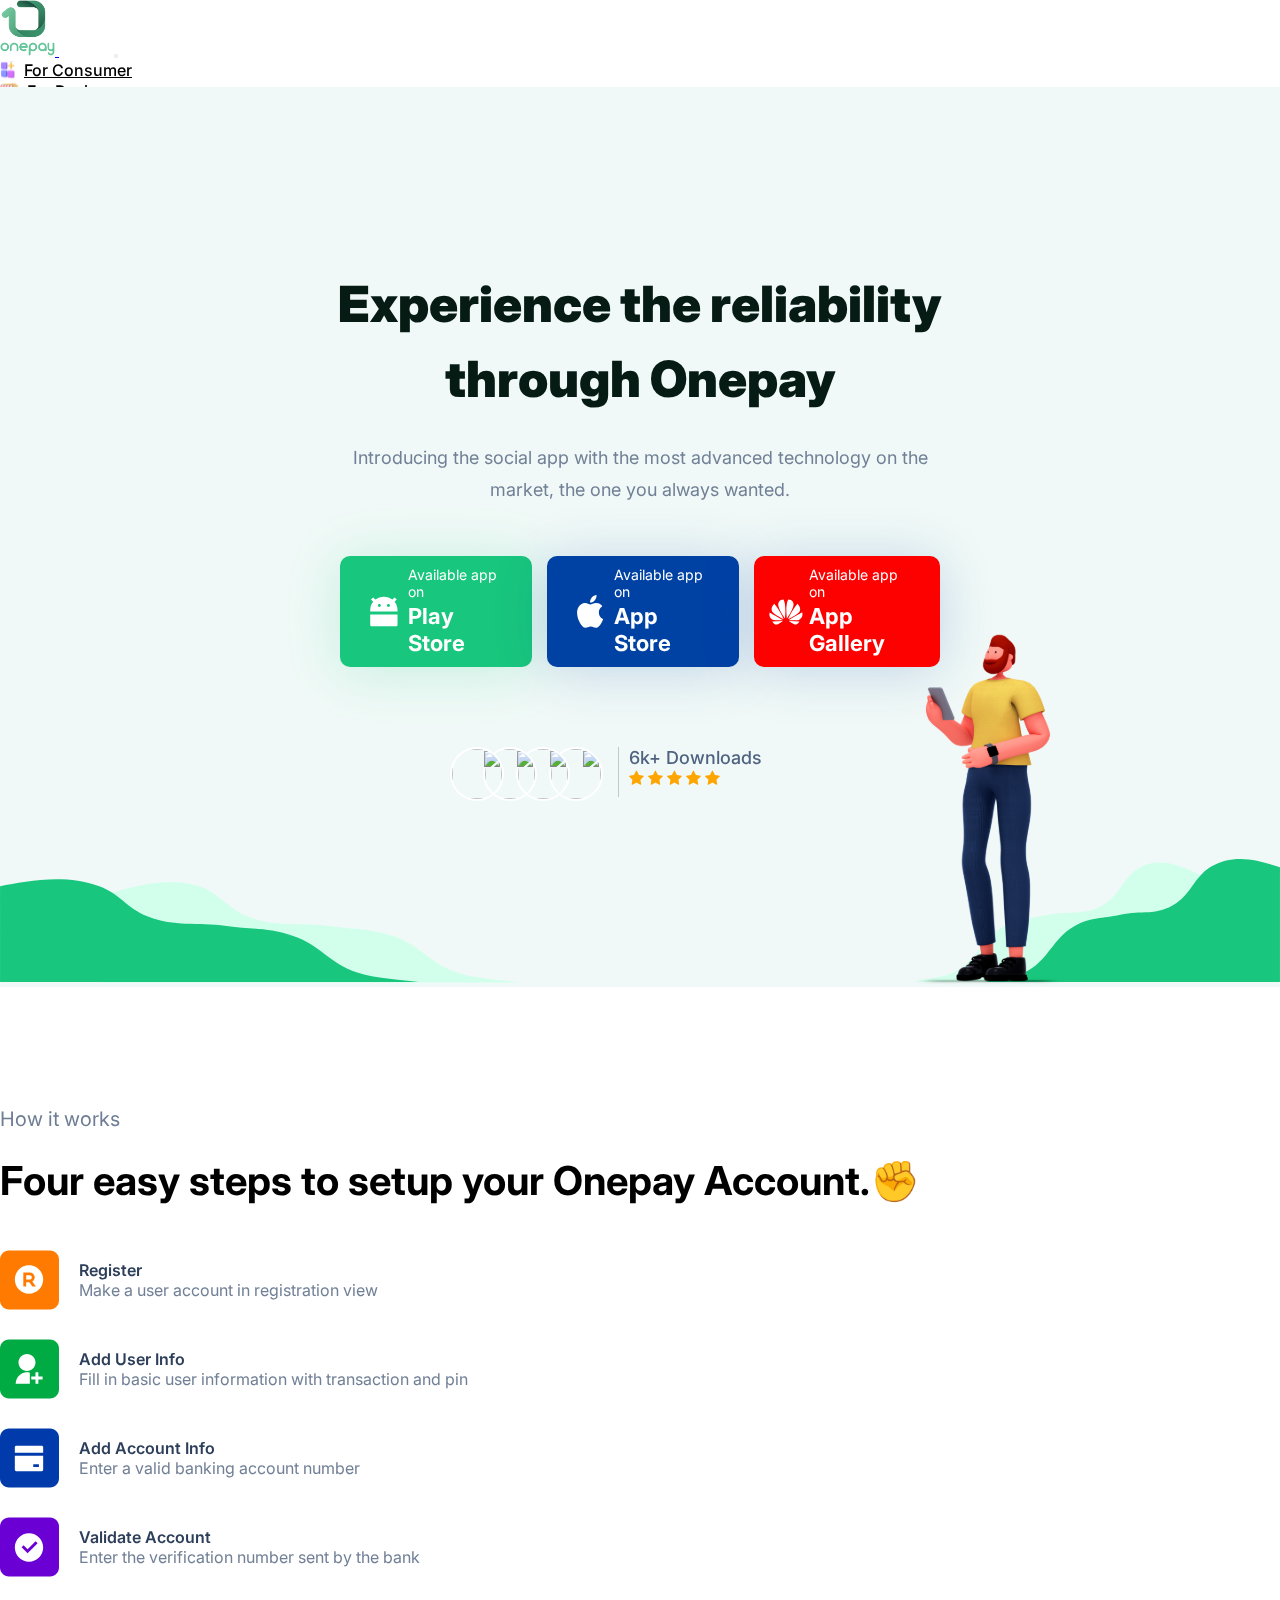
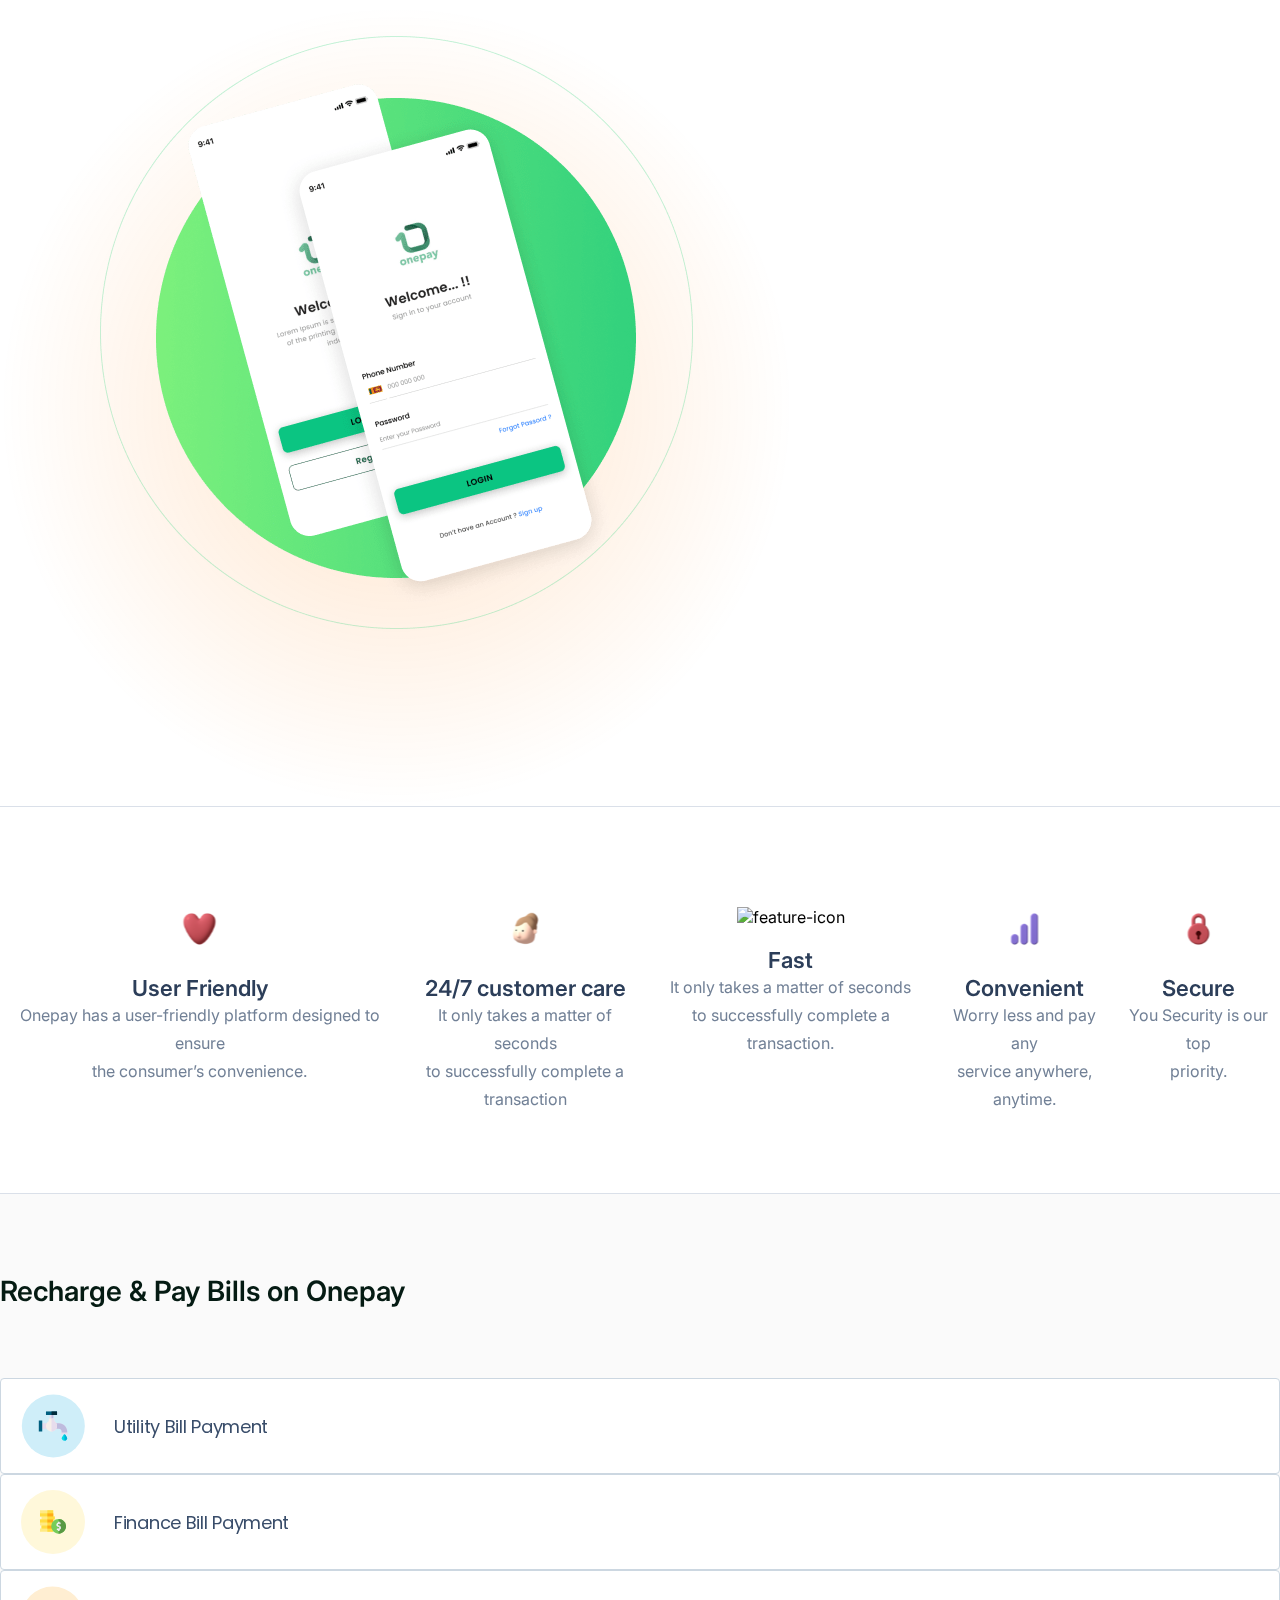
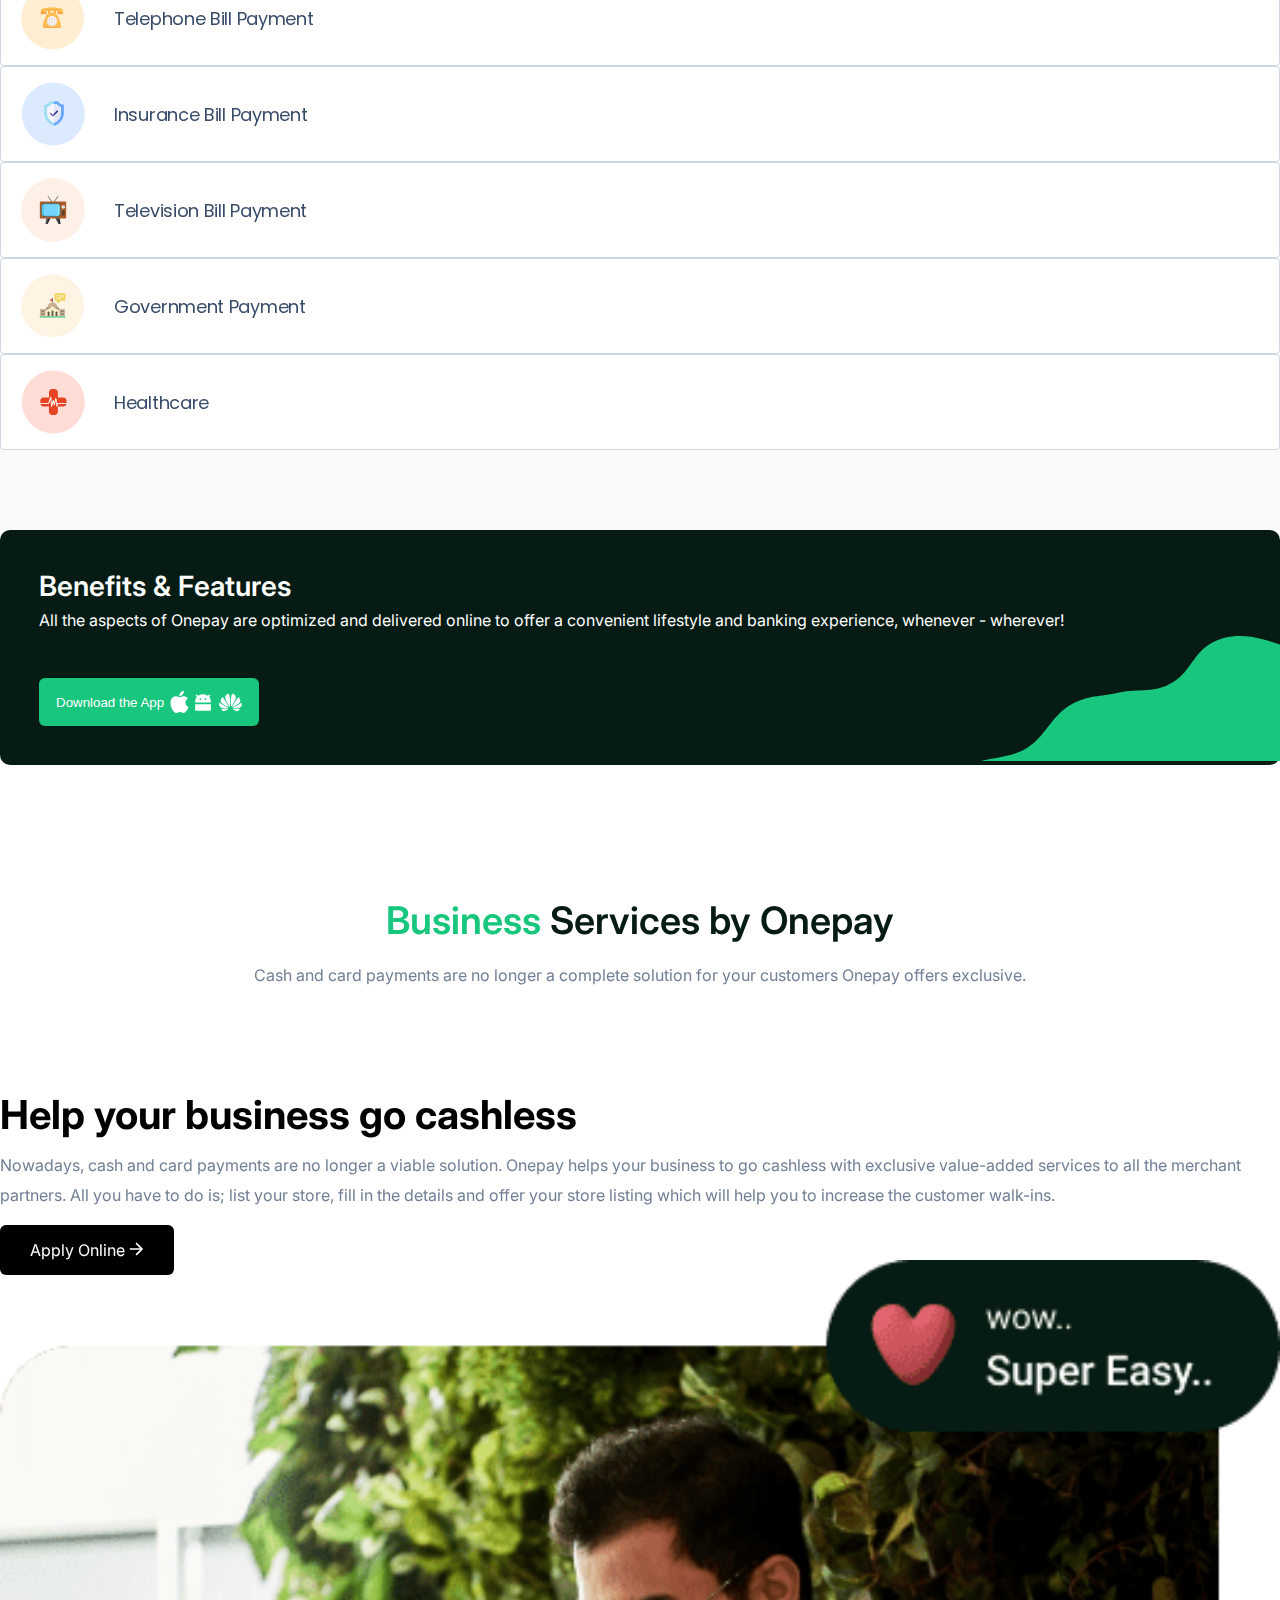
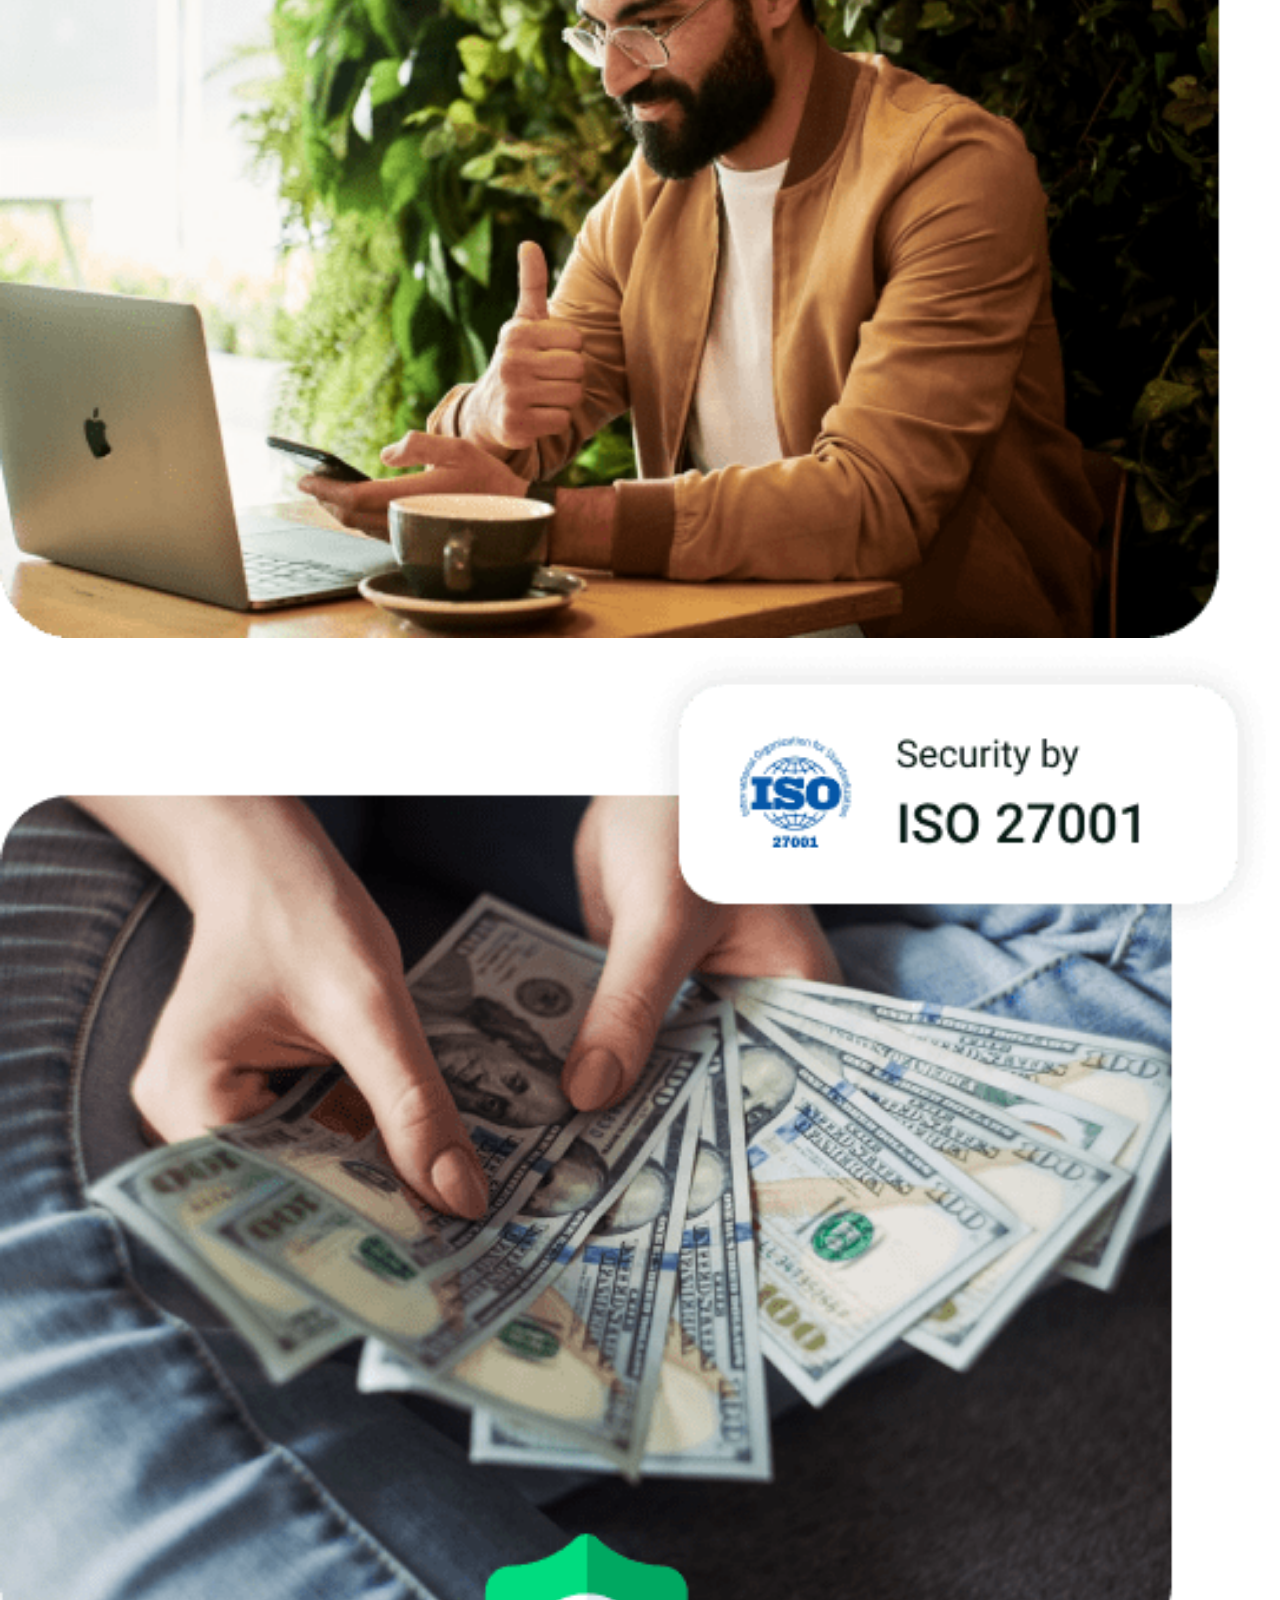
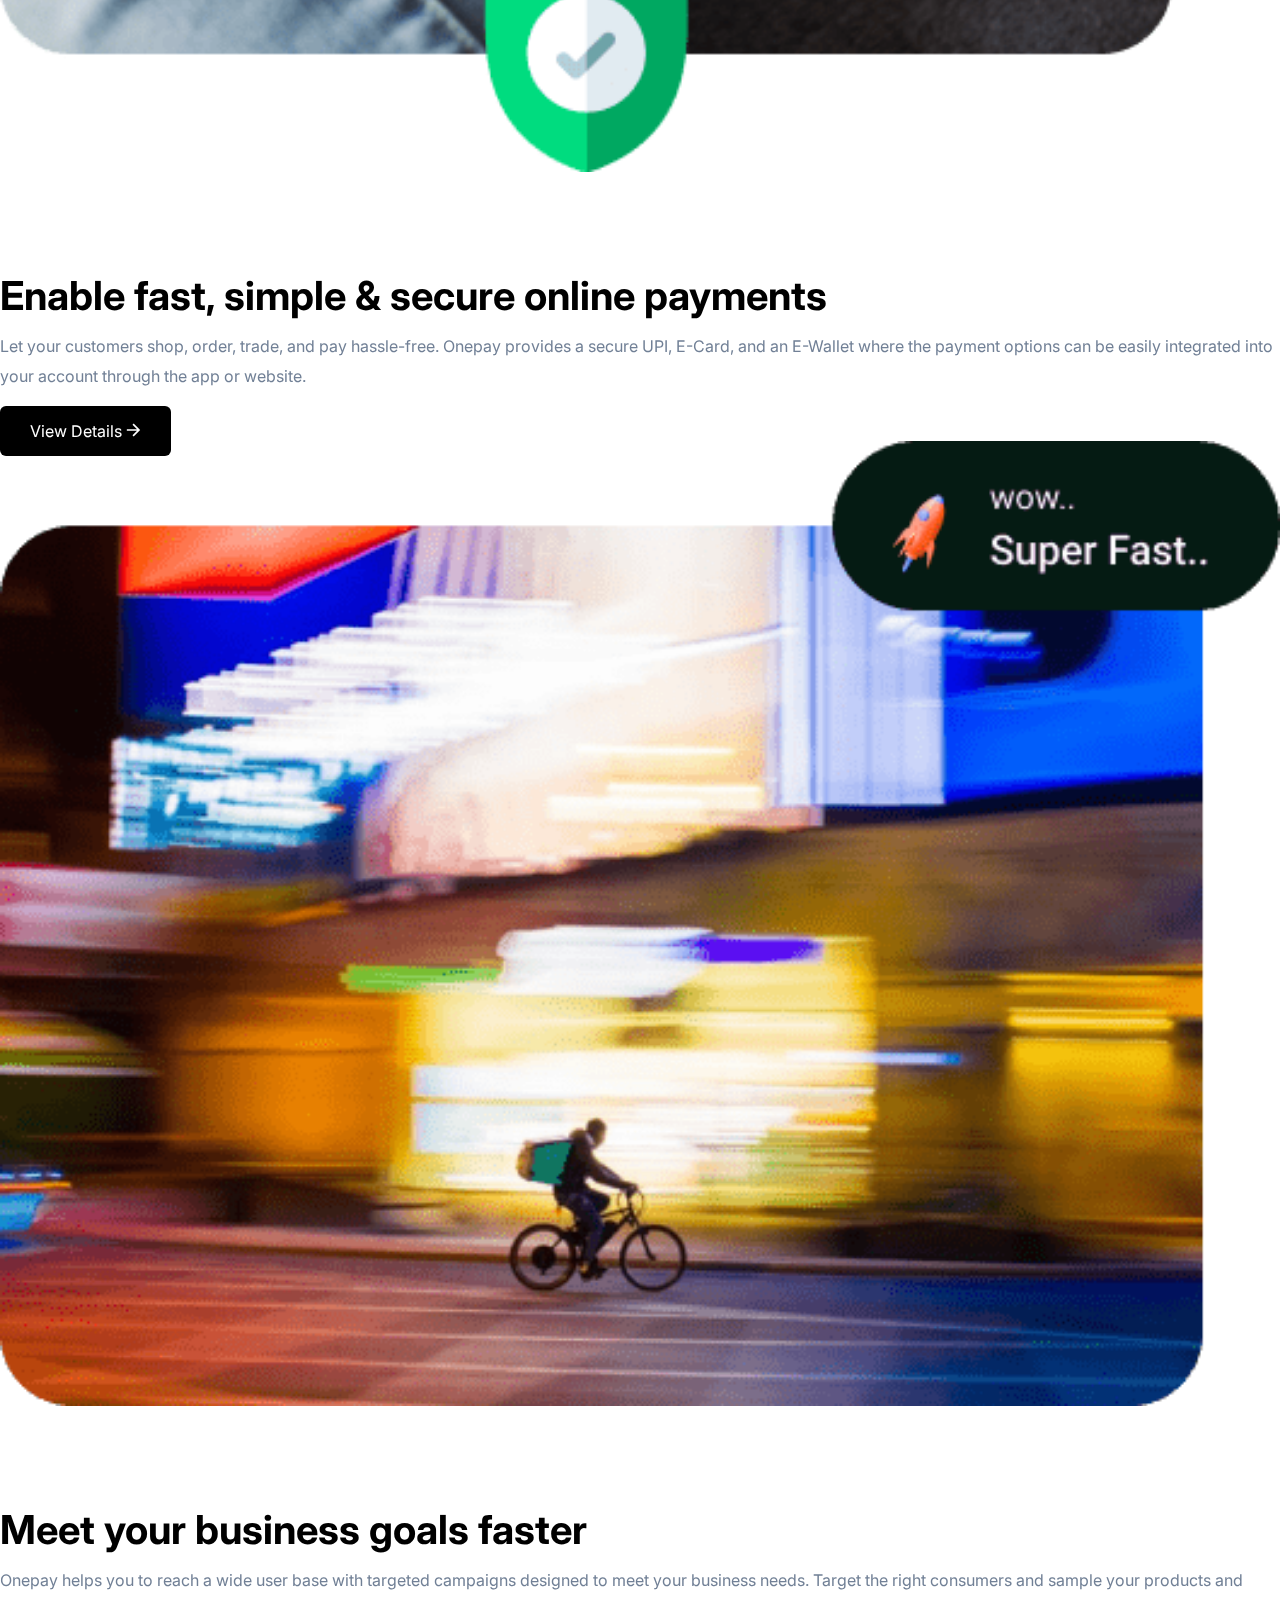
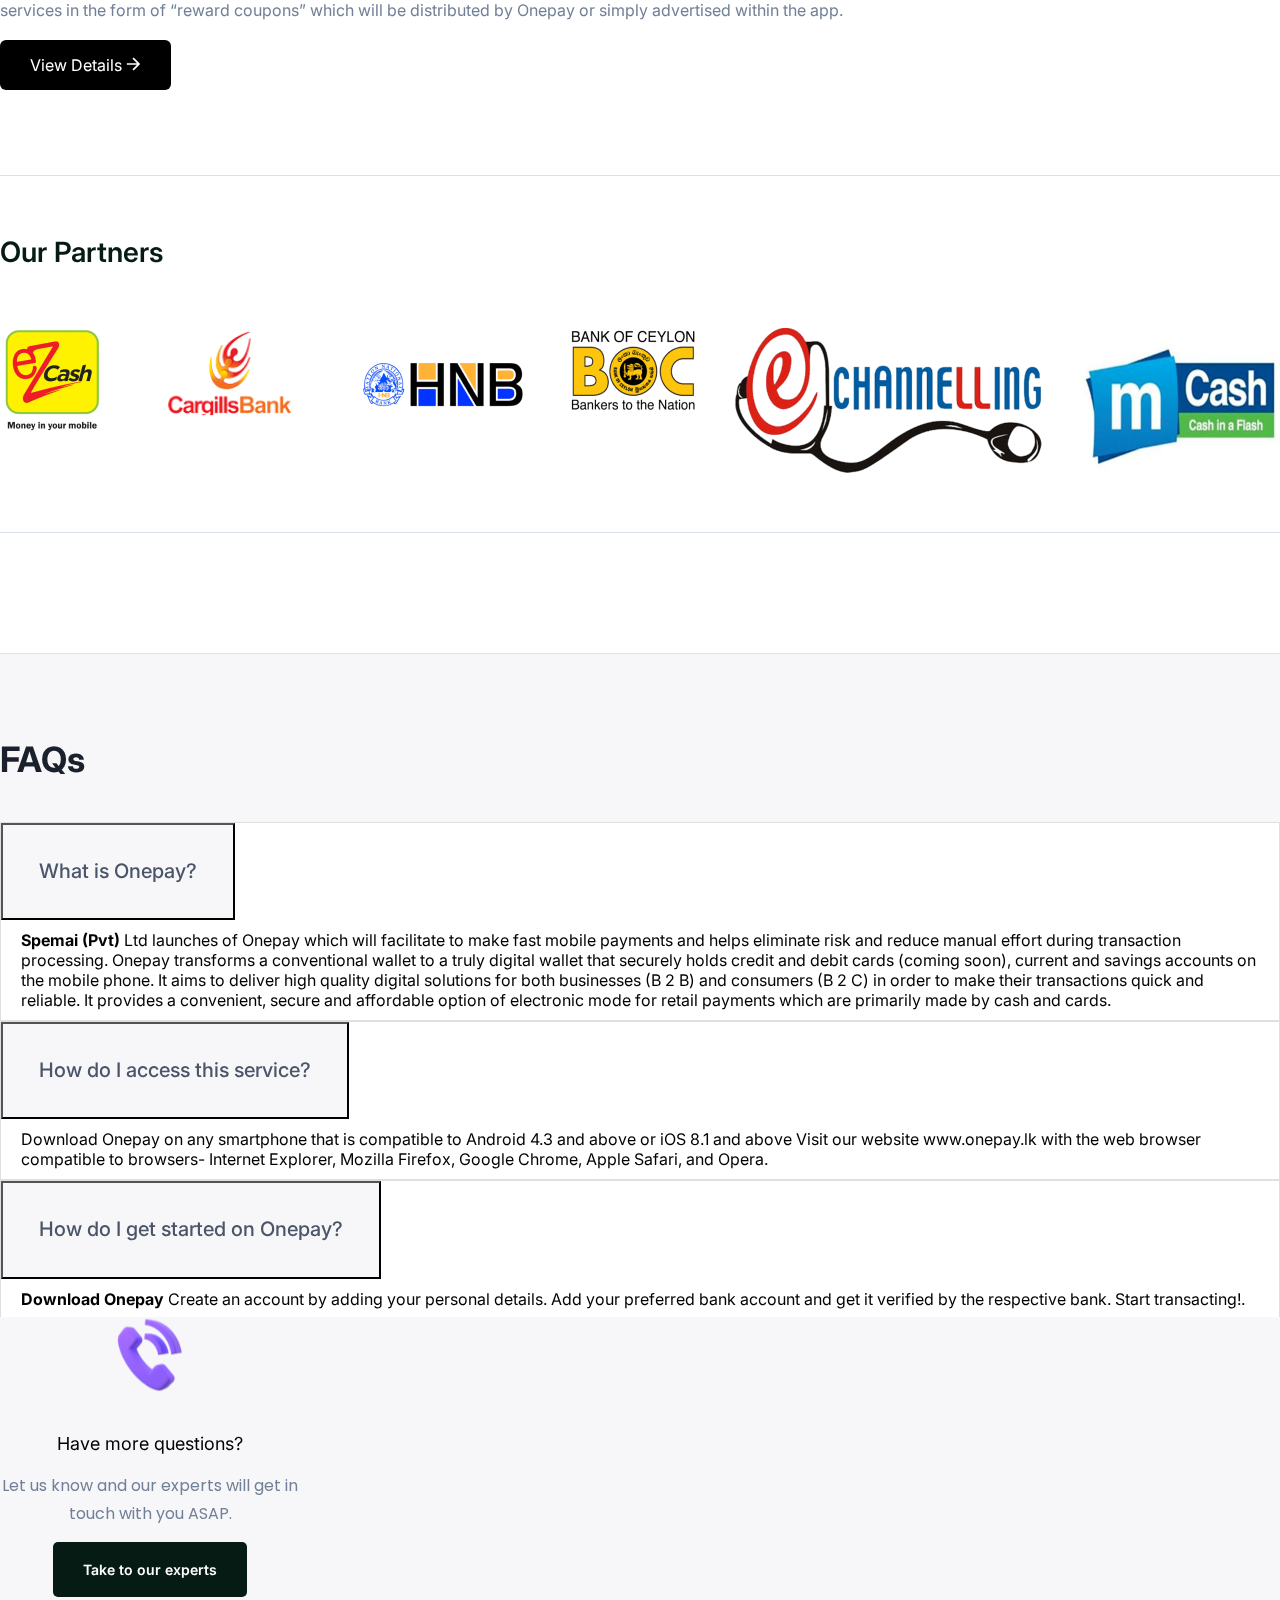
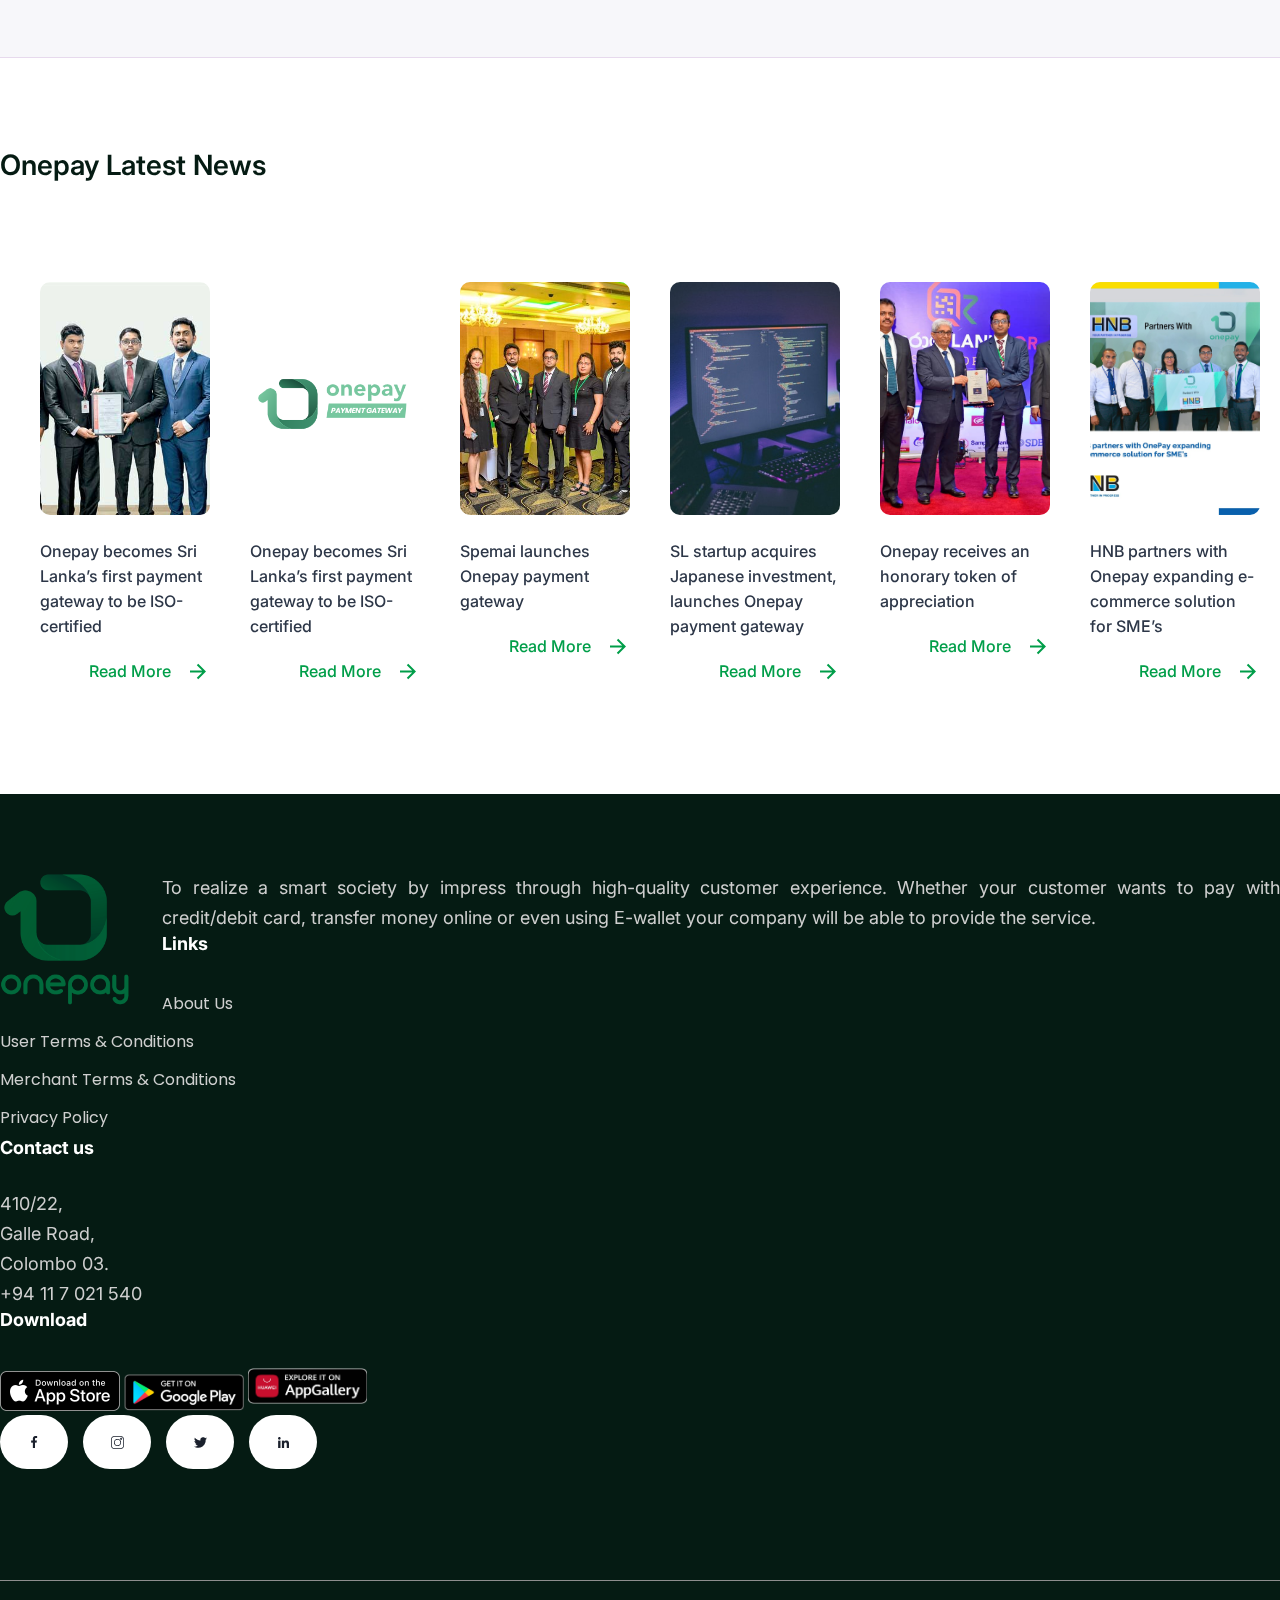
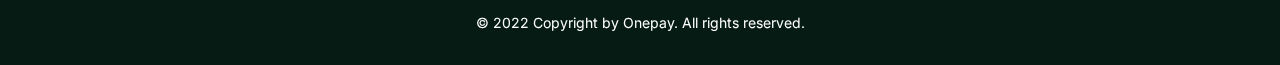
==== commit a7fb38ee: "footer updated" ====
--- a/index.html
+++ b/index.html
@@ -867,26 +867,26 @@
     <footer class="footer">
       <div class="container footer__top">
           <div class="row">
-              <div class="col-lg-4 col-md-6 col-sm-12 footer__top-section">
+              <div class="col-lg-4 col-md-6 col-sm-12 footer-logo-div footer__top-section">
                   <img src="./assets/Images/onepay-logo.png" alt="onepay-logo" class="footer__logo">
-                  <p class="footer__paragraph">To realize a smart society by impress through high-quality customer experience.Whether your customer wants to pay with credit/debit card, transfer money online or even using E-wallet your company will be able to provide the service. </p>
-
-              </div>
-              <div class="col-lg-2 col-md-6 col-sm-12 footer__top-section">
+                  <p class="footer__paragraph">To realize a smart society by impress through high-quality customer experience. Whether your customer wants to pay with credit/debit card, transfer money online or even using E-wallet your company will be able to provide the service. </p>
+              </div>
+
+              <div class="col-lg-3 col-md-6 col-sm-12 ms-lg-5 footer__top-section">
                   <h3 class="footer__links_heading">Links</h3>
                   <div><a href="./about-us.html" class="footer_a_tag">About Us</a></div>
                   <div><a href="/user_terms.pdf" download class="footer_a_tag">User Terms & Conditions</a></div>
                   <div><a href="/merchant_terms.pdf" download class="footer_a_tag">Merchant Terms & Conditions</a></div>
                   <div><a href="https://privacy-onepay.spemai.com/" class="footer_a_tag">Privacy Policy</a></div>
               </div>
-              <div class="col-lg-4 col-md-6 col-sm-12 footer__top-section">
+              <div class="col-lg-2 col-md-6 col-sm-12 footer__top-section">
                   <h3 class="footer__links_heading">Contact us</h3>
                   <p class="footer__paragraph">410/22, <br> Galle Road,
                       <br>
                       Colombo 03. </p>
                   <p class="footer__paragraph">+94 11 7 021 540</p>
               </div>
-              <div class="col-lg-2 col-md-6 col-sm-12 footer__top-section">
+              <div class="col-lg-2 col-md-6 col-sm-12 ms-lg-auto footer__top-section">
                   <h3 class="footer__links_heading">Download</h3>
                   <div class="footer-logo-section">
                       <div>
--- a/css/style.css
+++ b/css/style.css
@@ -803,6 +803,10 @@
           justify-content: space-between;
           height: 80%;
         }
+
+        /* .footer-logo-section img {
+          image-rendering: -webkit-optimize-contrast;
+        } */
         /* Footer Style End*/
 
 
@@ -848,8 +852,14 @@
           height: 100px;
         } */
 
+        .footer-logo-div { }
+
         .footer__logo {
-         padding: 0 0 30px;
+          float: left;
+          width: 130px;
+          height: auto;
+          image-rendering: -webkit-optimize-contrast;
+          margin: 0px 32px 2px 0px;
         }
 
         .footer_a_tag {
@@ -877,7 +887,7 @@
          color: #CFCFCF;
          font-size: 18px;
          line-height: 30px;
-         
+        text-align: justify;
        }
 
        .footer__copyrigh_paragraph {
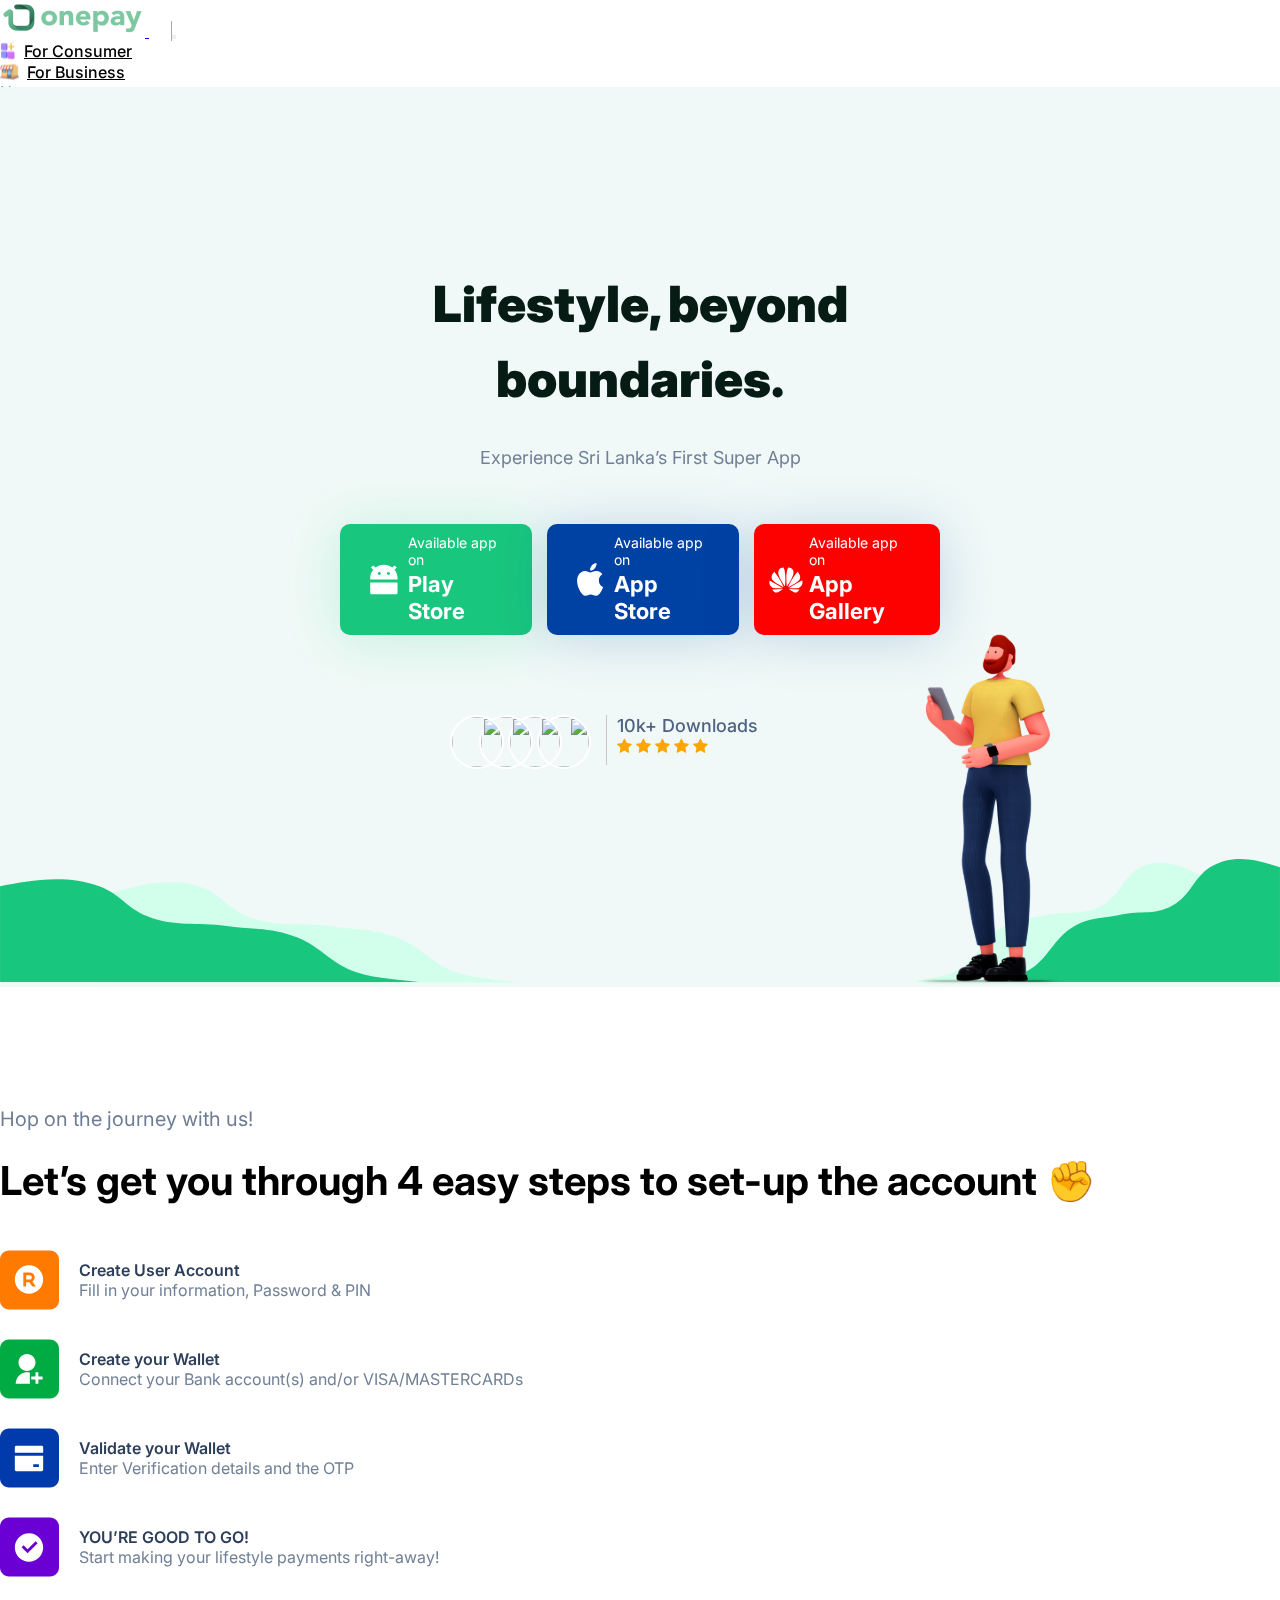
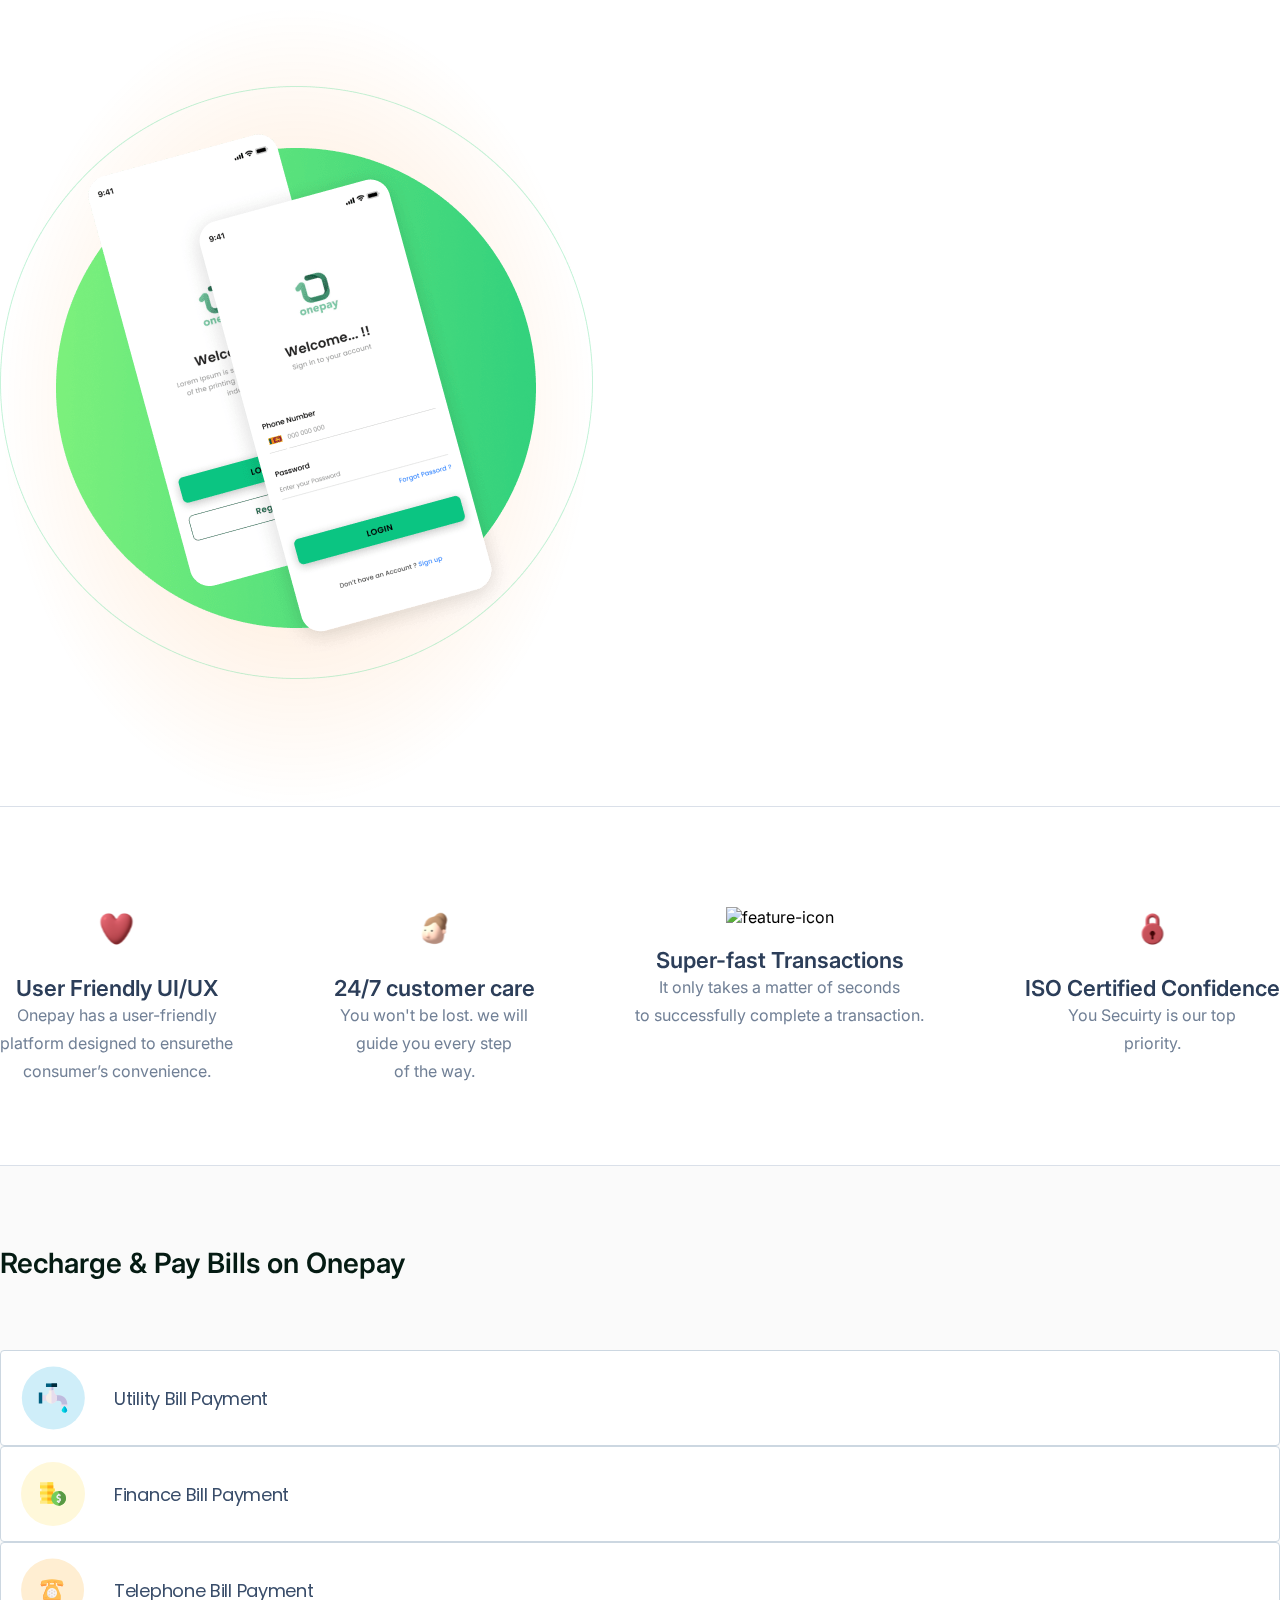
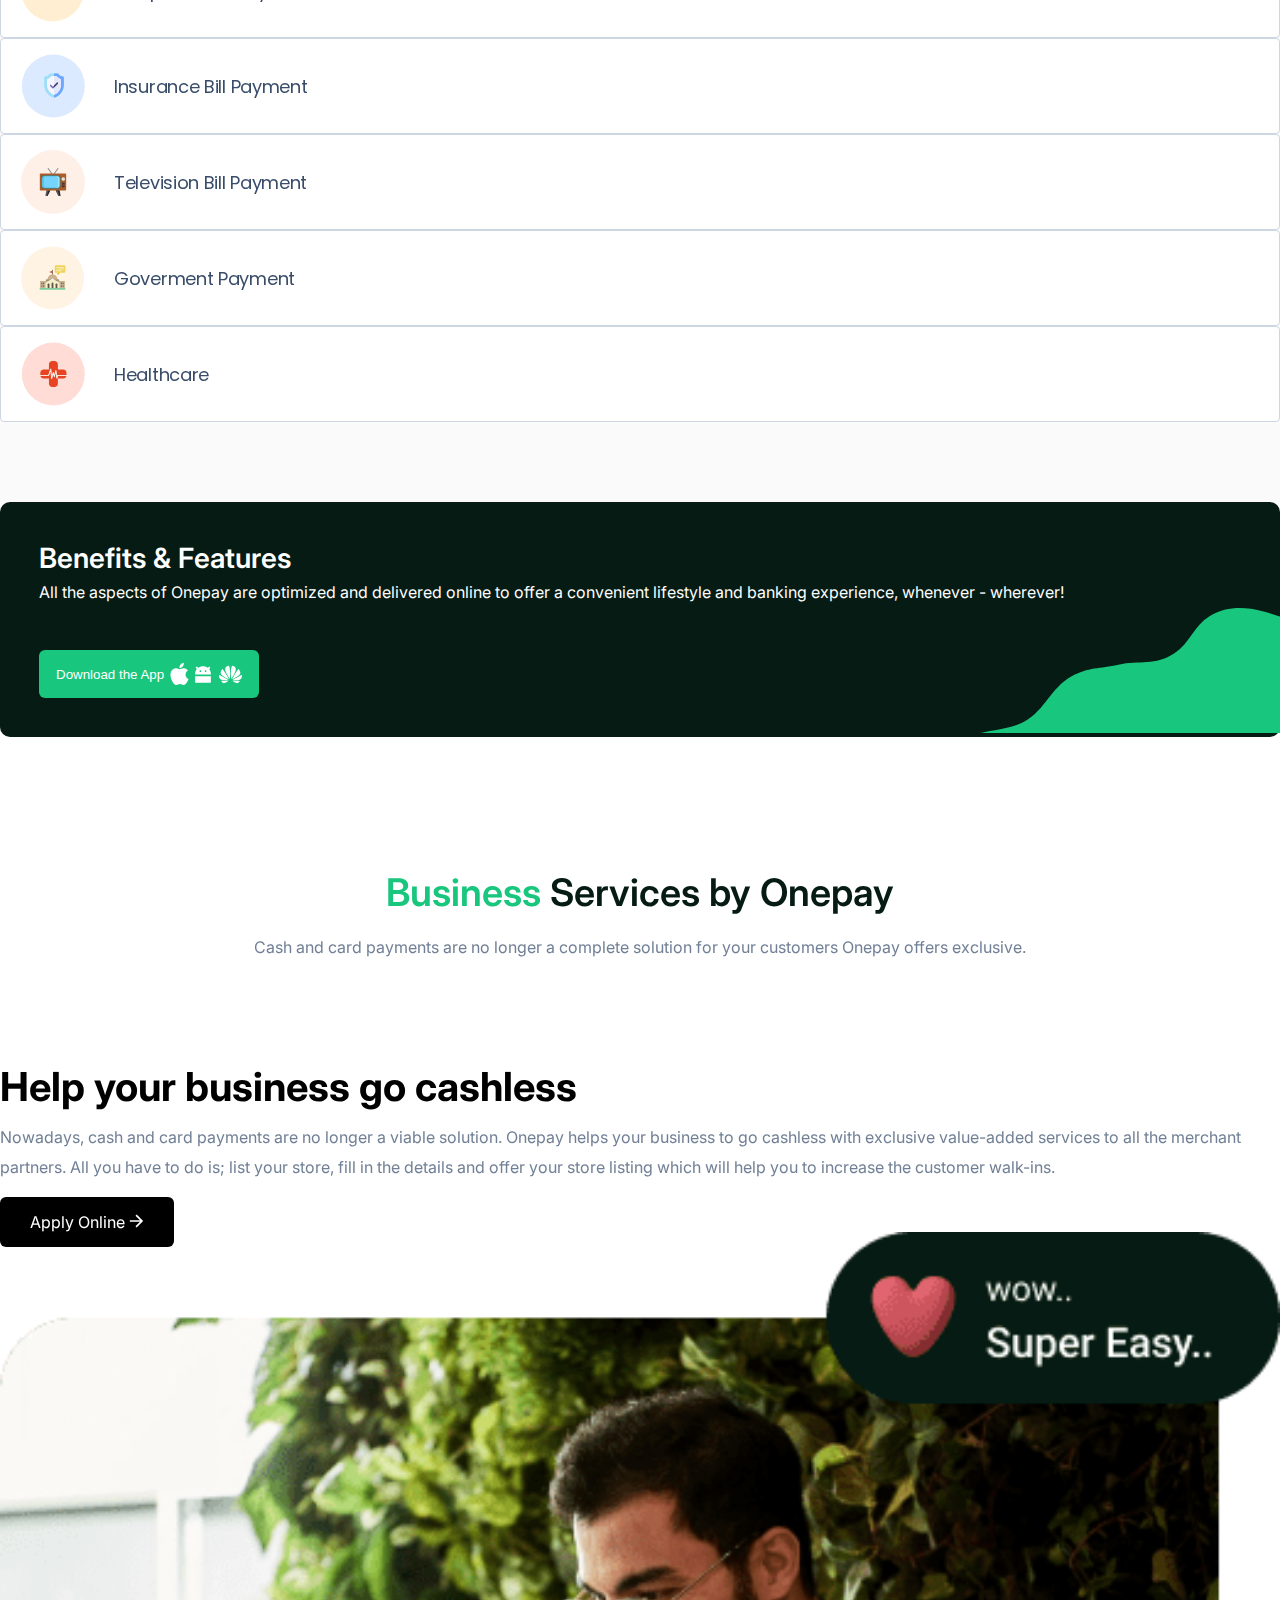
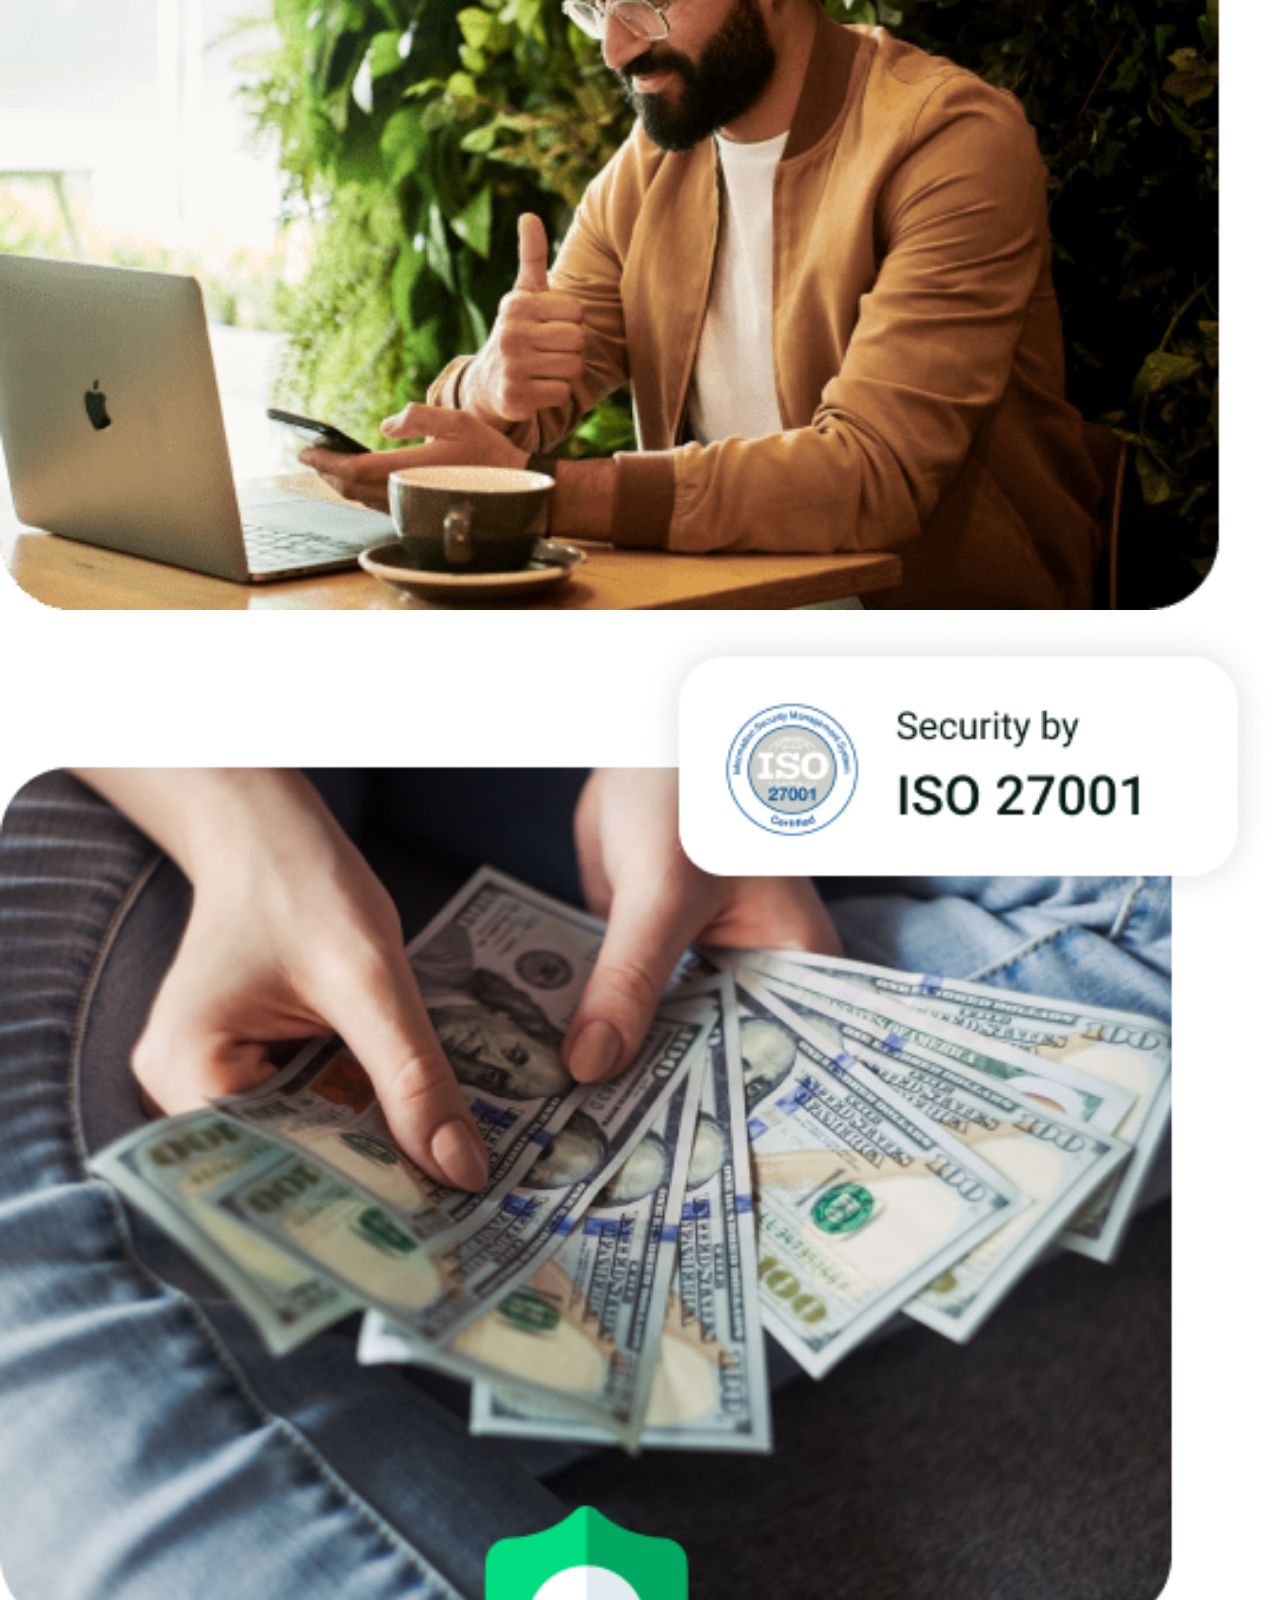
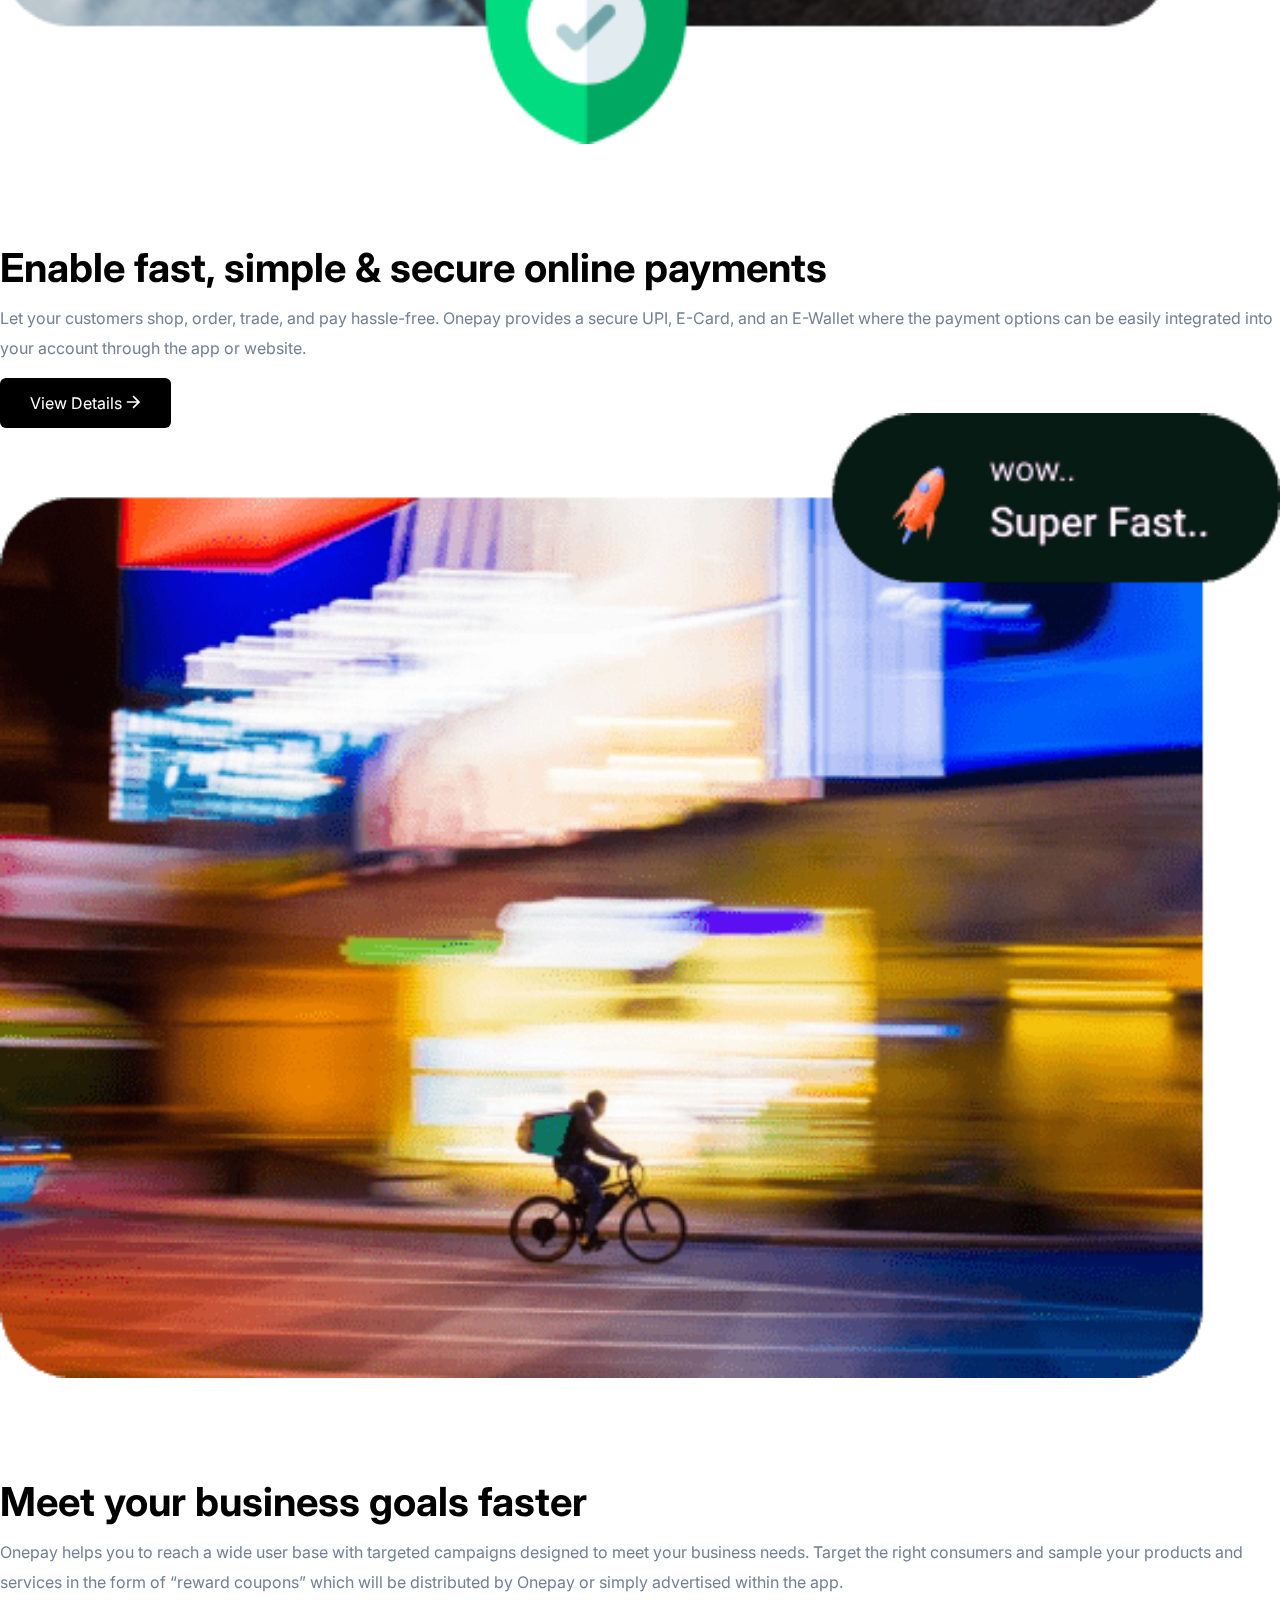
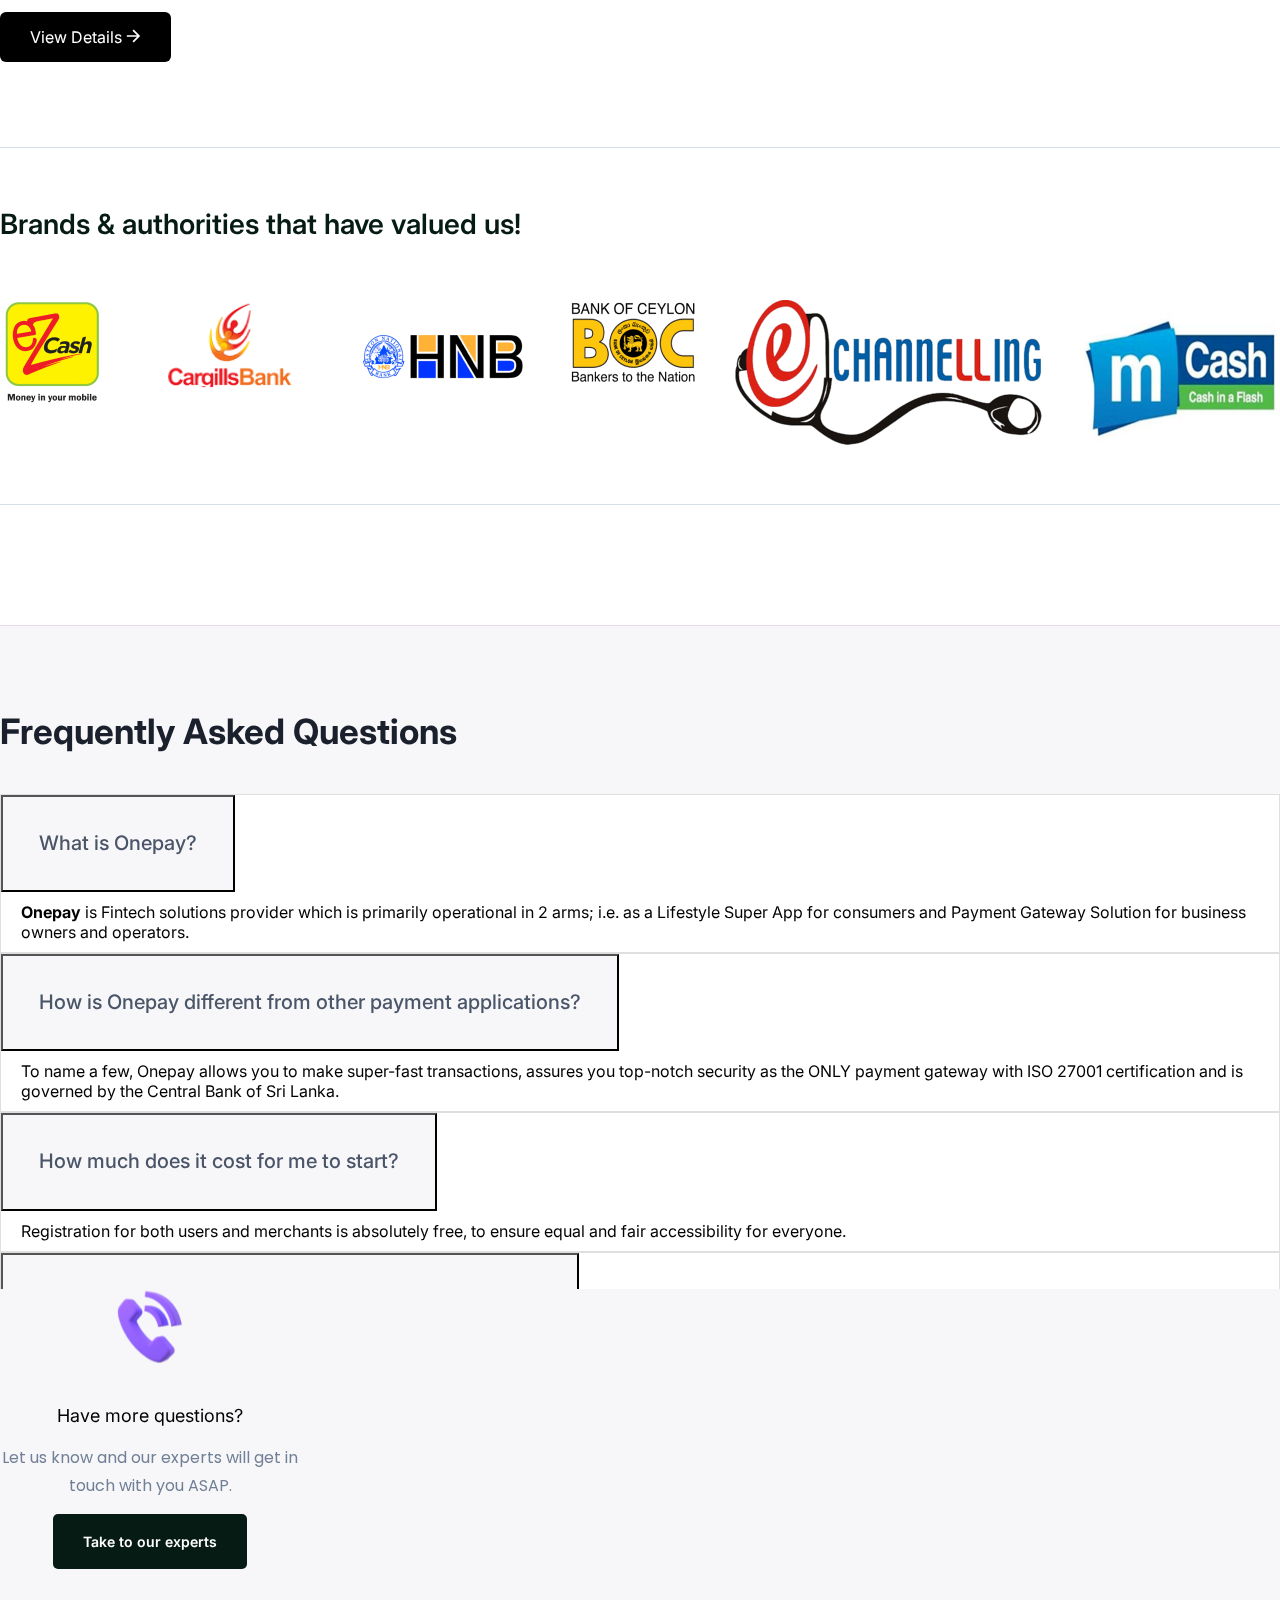
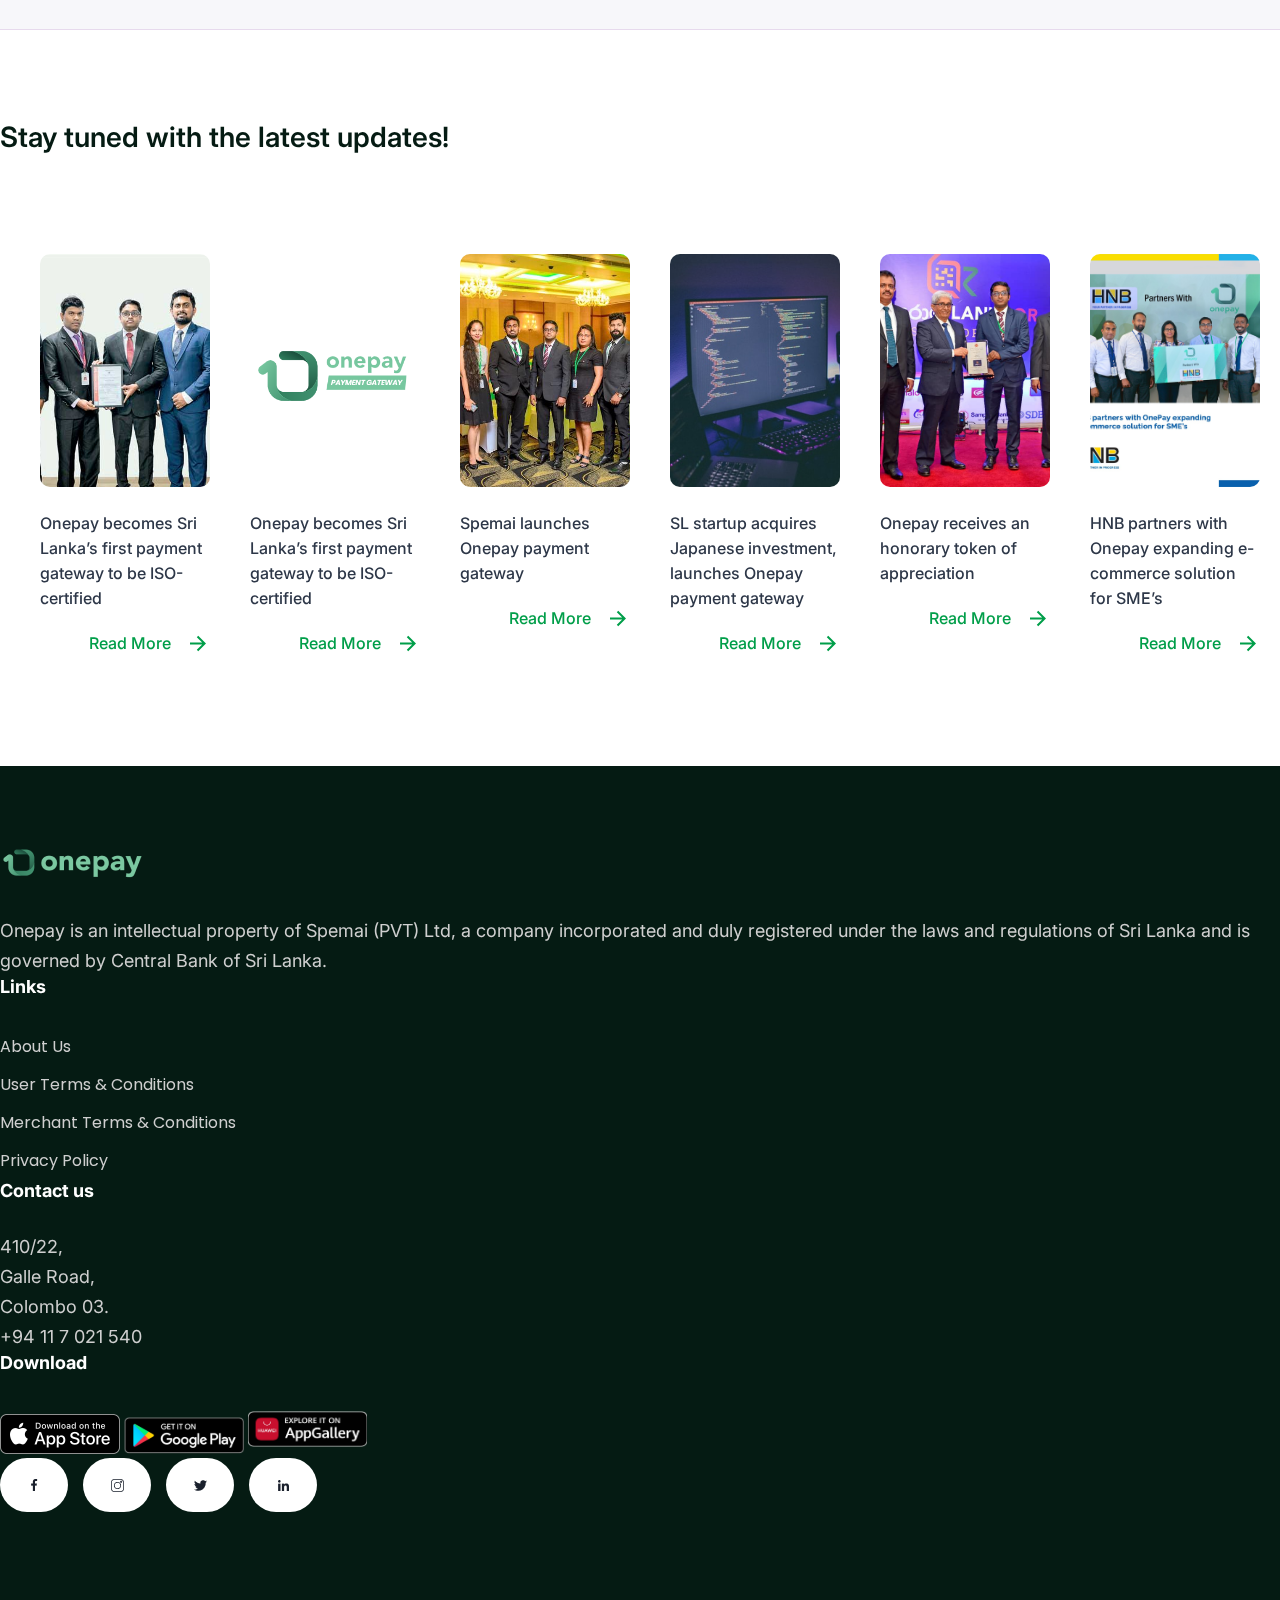
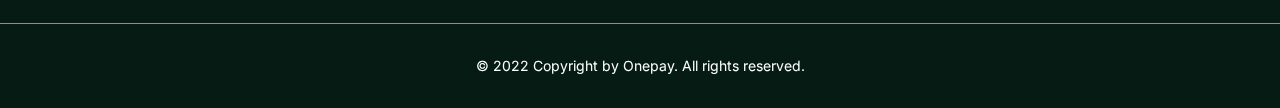
==== commit a5920a4d: "update with new code" ====
--- a/index.html
+++ b/index.html
@@ -56,8 +56,8 @@
 
   <nav class="navbar navbar-expand-lg navbar-light custom-nav__modify sticky-top">
     <div class="container">
-      <a class="navbar-brand logo-link" href="index.html">
-        <img class="onepay-logo" src="./assets/Images/onepay-logo.png" alt="">
+      <a class="navbar-brand custom-nav__modify-logo" href="index.html">
+        <img src="./assets/Images/onepay-logo.png" alt="">
       </a>
       <button class="navbar-toggler" type="button" data-bs-toggle="collapse" data-bs-target="#navbarSupportedContent"
         aria-controls="navbarSupportedContent" aria-expanded="false" aria-label="Toggle navigation">
@@ -80,7 +80,7 @@
           </li>
 
           <li class="nav-item nav-item-align">
-            <a class="nav-link nav-item-custom" href="pricing.html">Payment Gateway</a>
+            <a class="nav-link nav-item-custom" href="pricing.html">Pricing</a>
           </li>
 
           <li class="nav-item nav-item-align">
@@ -104,8 +104,8 @@
     <section class="hero_section">
       <div class="wrapper">
         <div class="hero_content">
-          <h1 class="hero_heading">Experience the reliability<br>through Onepay</h1>
-          <p class="hero_paragraph">Introducing the social app with the most advanced technology on the<br> market, the one you always wanted.
+          <h1 class="hero_heading">Lifestyle, beyond<br>boundaries.</h1>
+          <p class="hero_paragraph">Experience Sri Lanka’s First Super App
           </p>
           <div class="buttons-downloard-app">
             <a href="https://play.google.com/store/apps/details?id=lk.onepay.android" class='btn-primary-bg plays-store'>
@@ -148,16 +148,16 @@
           <div class="avatar_sec">
             <div class="avatars">
               <span class="avatar">
-                <img src="https://www.fillmurray.com/50/50" width="50" height="50" />
+                <img src="https://www.fillmurray.com/50/50"  class="avatar-image"/>
               </span>
               <span class="avatar">
-                <img src="https://www.fillmurray.com/100/100" width="50" height="50" />
+                <img src="https://www.fillmurray.com/100/100" class="avatar-image" />
               </span>
               <span class="avatar">
-                <img src="https://www.fillmurray.com/200/200" width="50" height="50" />
+                <img src="https://www.fillmurray.com/200/200" class="avatar-image" />
               </span>
               <span class="avatar">
-                <img src="https://www.fillmurray.com/150/150" width="50" height="50" />
+                <img src="https://www.fillmurray.com/150/150" class="avatar-image" />
               </span>
               <!-- Variable amount more avatars -->
             </div>
@@ -166,7 +166,7 @@
             <div class="vl"></div>
 
             <div class="ratings">
-              <div id="rate_text">6k+ Downloads</div>
+              <div id="rate_text">10k+ Downloads</div>
 
               <div id="stars">
                 <span class="fa fa-star checked"></span>
@@ -200,27 +200,27 @@
     <div class="container">
       <div class="row">
         <div class="col-md-6">
-          <h2 class="secondsec__heading_small_text">How it works</h2>
-          <h2 class="secondsec__heading">Four easy steps to setup your Onepay Account.✊</h2>
+          <h2 class="secondsec__heading_small_text">Hop on the journey with us!</h2>
+          <h2 class="secondsec__heading">Let’s get you through 4 easy steps to set-up the account ✊</h2>
 
           <div class="secondsec__step">
             <img src="./assets/SVG/register.svg" alt="register-icon">
-            <p class="secondsec__paragraph_text">Register<span class="secondsec__paragraph_text--sub">Make a user account in registration view</span></p>
+            <p class="secondsec__paragraph_text">Create User Account<span class="secondsec__paragraph_text--sub">Fill in your information, Password & PIN </span></p>
           </div>
 
           <div class="secondsec__step">
             <img src="./assets/SVG/add-user-info.svg" alt="add-user-info-icon">
-            <p class="secondsec__paragraph_text">Add User Info<span class="secondsec__paragraph_text--sub">Fill in basic user information with transaction and pin</span></p>
+            <p class="secondsec__paragraph_text">Create your Wallet<span class="secondsec__paragraph_text--sub">Connect your Bank account(s) and/or VISA/MASTERCARDs</span></p>
           </div>
 
           <div class="secondsec__step">
             <img src="./assets/SVG/Add Account Info.svg" alt="add-account-info-icon">
-            <p class="secondsec__paragraph_text">Add Account Info<span class="secondsec__paragraph_text--sub">Enter a valid banking account number</span></p>
+            <p class="secondsec__paragraph_text">Validate your Wallet<span class="secondsec__paragraph_text--sub">Enter Verification details and the OTP</span></p>
           </div>
 
           <div class="secondsec__step">
             <img src="./assets/SVG/Validate Account.svg " alt="validate-account-icon">
-            <p class="secondsec__paragraph_text">Validate Account<span class="secondsec__paragraph_text--sub">Enter the verification number sent by the bank</span></p>
+            <p class="secondsec__paragraph_text">YOU’RE GOOD TO GO!<span class="secondsec__paragraph_text--sub">Start making your lifestyle payments right-away!</span></p>
           </div>
         </div>
 
@@ -245,10 +245,10 @@
             <img src="./assets/SVG/Heart 1.svg" alt="feature-icon" class="feature_icon">
           </div>
           <div>
-            <p class="feature_heading">User Friendly</p>
-          </div>
-          <div>
-            <p class="feature_text">Onepay has a user-friendly platform designed to ensure<br>the consumer’s convenience.</p>
+            <p class="feature_heading">User Friendly UI/UX</p>
+          </div>
+          <div>
+            <p class="feature_text">Onepay has a user-friendly <br>platform designed to ensurethe <br>consumer’s convenience.</p>
           </div>
         </div>
         <div class="feature">
@@ -259,7 +259,7 @@
             <p class="feature_heading">24/7 customer care</p>
           </div>
           <div>
-            <p class="feature_text">It only takes a matter of seconds<br>  to  successfully complete a <br> transaction</p>
+            <p class="feature_text">You won't be lost. we will <br>guide you every step <br>of the way.</p>
           </div>
         </div>
         <div class="feature">
@@ -267,32 +267,32 @@
             <img src="./assets/SVG/Bulb 1.svg" alt="feature-icon" class="feature_icon">
           </div>
           <div>
-            <p class="feature_heading">Fast </p>
+            <p class="feature_heading">Super-fast Transactions</p>
           </div>
           <div>
             <p class="feature_text">It only takes a matter of seconds <br> to successfully complete a transaction.</p>
           </div>
         </div>
+        <!-- <div class="feature">
+          <div>
+            <img src="./assets/SVG/Bar Graph 1.svg" alt="feature-icon" class="feature_icon">
+          </div>
+          <div>
+            <p class="feature_heading">Cinvenient</p>
+          </div>
+          <div>
+            <p class="feature_text">Worry less and pay any <br> service anywhre, <br> anytime.</p>
+          </div>
+        </div> -->
         <div class="feature">
           <div>
-            <img src="./assets/SVG/Bar Graph 1.svg" alt="feature-icon" class="feature_icon">
-          </div>
-          <div>
-            <p class="feature_heading">Convenient</p>
-          </div>
-          <div>
-            <p class="feature_text">Worry less and pay any <br> service anywhere, <br> anytime.</p>
-          </div>
-        </div>
-        <div class="feature">
-          <div>
             <img src="./assets/SVG/Lock 1.svg" alt="feature-icon" class="feature_icon">
           </div>
           <div>
-            <p class="feature_heading">Secure</p>
-          </div>
-          <div>
-            <p class="feature_text">You Security is our top <br> priority.</p>
+            <p class="feature_heading">ISO Certified Confidence</p>
+          </div>
+          <div>
+            <p class="feature_text">You Secuirty is our top <br> priority.</p>
           </div>
         </div>
       </div>
@@ -338,7 +338,7 @@
             <div class="col-md-6 col-lg-4 col-sm-12 mb-4">
                 <div class="bill-card">
                     <img src="./assets/SVG/government.svg" alt="government-icon" class="bill-card__img">
-                    <p class="bill-card__text">Government Payment</p>
+                    <p class="bill-card__text">Goverment Payment</p>
                 </div>
             </div>
             <div class="col-md-6 col-lg-4 col-sm-12 mb-4">
@@ -436,7 +436,7 @@
     <div class="container">
       <div class="row text-center">
         <div class="col-12">
-          <h2 class="display-6 fw-bold  testimonaial-heading">What Merchant say About <span
+          <h2 class="display-6 fw-bold  testimonaial-heading">What Merchnat say About <span
               class="deco-text__heading">Onepay</span> </h2>
           <hr class="bg-black mb-4 mt-0 d-inline-block mx-auto" style="width: 100px; height:3px;">
           <p class="p-text ">What our clients are saying</p>
@@ -583,7 +583,7 @@
   <section class="our-clients__section">
     <div class="container">
       <div>
-        <h2 class="ninthsec__ourpartners_heading">Our Partners</h2>
+        <h2 class="ninthsec__ourpartners_heading">Brands & authorities that have valued us!</h2>
       </div>
       <div class="thirdsec__app_features ninthsec__ourpartners_flex">
         <div class="thirdsec__feature ninthsec__our_partners__logo">
@@ -618,7 +618,7 @@
 
   <section class="common-faq-section bg-transparent border-0 pt-0">
     <div class="container">
-        <h3 class="common-faq__title">FAQs</h3>
+        <h3 class="common-faq__title">Frequently Asked Questions</h3>
         <div class="row">
             <div class="col-md-7">
                 <div class="faq-scroll">
@@ -634,7 +634,8 @@
                                 <div id="collapseOne" class="accordion-collapse collapse common-accordion-collapse" aria-labelledby="headingOne"
                                     data-bs-parent="#accordionExample">
                                     <div class="common-accordion-body">
-                                        <strong>Spemai (Pvt) </strong> Ltd launches of Onepay which will facilitate to make fast mobile payments and helps eliminate risk and reduce manual effort during transaction processing. Onepay transforms a conventional wallet to a truly digital wallet that securely holds credit and debit cards (coming soon), current and savings accounts on the mobile phone. It aims to deliver high quality digital solutions for both businesses (B 2 B) and consumers (B 2 C) in order to make their transactions quick and reliable. It provides a convenient, secure and affordable option of electronic mode for retail payments which are primarily made by cash and cards.
+                                        <strong>Onepay</strong> is Fintech solutions provider which is primarily operational in 2 arms; 
+                                        i.e. as a Lifestyle Super App for consumers and Payment Gateway Solution for business owners and operators. 
                                     </div>
                                 </div>
                             </div>
@@ -642,14 +643,14 @@
                                 <h2 class="common-accordion-header" id="headingTwo">
                                     <button class="accordion-button common-accordion-button collapsed" type="button" data-bs-toggle="collapse"
                                         data-bs-target="#collapseTwo" aria-expanded="false" aria-controls="collapseTwo">
-                                        How do I access this service?
+                                        How is Onepay different from other payment applications?
                                     </button>
                                 </h2>
                                 <div id="collapseTwo" class="accordion-collapse collapse common-accordion-collapse" aria-labelledby="headingTwo"
                                     data-bs-parent="#accordionExample">
                                     <div class="common-accordion-body">
-                                        Download Onepay on any smartphone that is compatible to Android 4.3 and above or iOS 8.1 and above
-                                          Visit our website www.onepay.lk with the web browser compatible to browsers- Internet Explorer, Mozilla Firefox, Google Chrome, Apple Safari, and Opera.
+                                      To name a few, Onepay allows you to make super-fast transactions, assures you top-notch security as the ONLY 
+                                      payment gateway with ISO 27001 certification and is governed by the Central Bank of Sri Lanka. 
                                     </div>
                                 </div>
                             </div>
@@ -657,19 +658,13 @@
                                 <h2 class="common-accordion-header" id="headingThree">
                                     <button class="accordion-button common-accordion-button collapsed" type="button" data-bs-toggle="collapse"
                                         data-bs-target="#collapseThree" aria-expanded="false" aria-controls="collapseThree">
-                                        How do I get started on Onepay?
+                                        How much does it cost for me to start? 
                                     </button>
                                 </h2>
                                 <div id="collapseThree" class="accordion-collapse collapse common-accordion-collapse" aria-labelledby="headingThree"
                                     data-bs-parent="#accordionExample">
                                     <div class="common-accordion-body">
-                                        <strong>Download Onepay</strong>
-
-                                          Create an account by adding your personal details.
-                                          
-                                          Add your preferred bank account and get it verified by the respective bank.
-                                          
-                                          Start transacting!.
+                                      Registration for both users and merchants is absolutely free, to ensure equal and fair accessibility for everyone. 
                                     </div>
                                 </div>
                             </div>
@@ -677,15 +672,13 @@
                                 <h2 class="common-accordion-header" id="headingfour">
                                     <button class="accordion-button common-accordion-button collapsed" type="button" data-bs-toggle="collapse"
                                         data-bs-target="#collapsefour" aria-expanded="false" aria-controls="collapsefour">
-                                        How do I access this service?
+                                        Can I login with same credentials on multiple devices? 
                                     </button>
                                 </h2>
                                 <div id="collapsefour" class="accordion-collapse collapse common-accordion-collapse" aria-labelledby="headingfour"
                                     data-bs-parent="#accordionExample">
                                     <div class="common-accordion-body">
-                                      Download Onepay on any smartphone that is compatible to Android 4.3 and above or iOS 8.1 and above
-
-                                      Visit our website www.onepay.lk with the web browser compatible to browsers- Internet Explorer, Mozilla Firefox, Google Chrome, Apple Safari, and Opera.
+                                      Yes, you have the flexibility to switch between devices. However, you cannot login from multiple devices at once.
                                     </div>
                                 </div>
                             </div>
@@ -693,13 +686,13 @@
                                 <h2 class="common-accordion-header" id="headingfive">
                                     <button class="accordion-button common-accordion-button collapsed" type="button" data-bs-toggle="collapse"
                                         data-bs-target="#collapsefive" aria-expanded="false" aria-controls="collapsefive">
-                                        Can I login with the same user credentials on multiple devices?
+                                        What are the payment options that I have on the Onepay App?
                                     </button>
                                 </h2>
                                 <div id="collapsefive" class="accordion-collapse collapse common-accordion-collapse" aria-labelledby="headingfive"
                                     data-bs-parent="#accordionExample">
                                     <div class="common-accordion-body">
-                                      Yes! You have the flexibility to switch between devices according to your convenience but you could only be logged in through one device at a time.
+                                      With our latest update, you can access Online Bank transfers and Credit card payments in addition to our pre-existing platform to make almost all essential lifestyle payments such as Telephone Bills & Reloads, Insurance, Healthcare, Utility payments and many more.  
                                     </div>
                                 </div>
                             </div>
@@ -707,13 +700,13 @@
                                 <h2 class="common-accordion-header" id="headingsix">
                                     <button class="accordion-button common-accordion-button collapsed" type="button" data-bs-toggle="collapse"
                                         data-bs-target="#collapssix" aria-expanded="true" aria-controls="collapseOne">
-                                        Can I use Onepay via Wi-Fi?
+                                        How do I make payments? 
                                     </button>
                                 </h2>
                                 <div id="collapssix" class="accordion-collapse collapse common-accordion-collapse" aria-labelledby="headingsix"
                                     data-bs-parent="#accordionExample">
                                     <div class="common-accordion-body">
-                                      Yes! You can access Onepay through Wi-Fi or a mobile data connection.
+                                      Once you download the Onepay App and register with us, you are able to connect multiple bank accounts and/or VISA/Mastercards seamlessly and create your own Onepay wallet. 
                                     </div>
                                 </div>
                             </div>
@@ -721,31 +714,30 @@
                                 <h2 class="common-accordion-header" id="headingseven">
                                     <button class="accordion-button common-accordion-button collapsed" type="button" data-bs-toggle="collapse"
                                         data-bs-target="#collapseseven" aria-expanded="false" aria-controls="collapseTwo">
-                                        Is Onepay free to set up?
+                                        Is there a maximum transaction limit?  
                                     </button>
                                 </h2>
                                 <div id="collapseseven" class="accordion-collapse collapse common-accordion-collapse" aria-labelledby="headingseven"
                                     data-bs-parent="#accordionExample">
                                     <div class="common-accordion-body">
-                                      Yes, it is absolutely free for registration for both users and merchants.
+                                      Yes. The maximum limit is Rs. 25,000 per transaction on the app, subject to limitations on your card which may override the limit, if it is lower. However, QR payments allows upto Rs. 5 million per transaction.
                                     </div>
                                 </div>
                             </div>
-                            <div class="common-accordion-item">
+                            <!-- <div class="common-accordion-item">
                                 <h2 class="common-accordion-header" id="headingeight">
                                     <button class="accordion-button common-accordion-button collapsed" type="button" data-bs-toggle="collapse"
                                         data-bs-target="#collapseeight" aria-expanded="false" aria-controls="collapseThree">
-                                        What are the card types that I can store under my Onepay
-                                        account?
+                                        Who can connect with One Pay services? 
                                     </button>
                                 </h2>
                                 <div id="collapseeight" class="accordion-collapse collapse common-accordion-collapse" aria-labelledby="headingeight"
                                     data-bs-parent="#accordionExample">
                                     <div class="common-accordion-body">
-                                      You will be able to use any Sri Lankan Visa, Master or Amex card, that is enabled for online use by your card issuing bank. At the launch of onepay we are coming with current and saving bank accounts only.
+                                      Any small, medium and large-scale business entitities and professional service providers can easily access the Onepay payment gateway at a nominal setup cost. Please read Application Process on how to apply.
                                     </div>
                                 </div>
-                            </div>
+                            </div> -->
                             <!-- <div class="common-accordion-item">
                                 <h2 class="common-accordion-header" id="headingThree">
                                     <button class="accordion-button common-accordion-button collapsed" type="button" data-bs-toggle="collapse"
@@ -803,7 +795,7 @@
 
 <div class="news-section">
   <div class="container">
-      <h3 class="news-sec-title">Onepay Latest News</h3>
+      <h3 class="news-sec-title">Stay tuned with the latest updates!</h3>
   </div>
   <div class="row news-card-row slider-main">
        <div class="news-card">
@@ -867,26 +859,26 @@
     <footer class="footer">
       <div class="container footer__top">
           <div class="row">
-              <div class="col-lg-4 col-md-6 col-sm-12 footer-logo-div footer__top-section">
+              <div class="col-lg-4 col-md-6 col-sm-12 footer__top-section">
                   <img src="./assets/Images/onepay-logo.png" alt="onepay-logo" class="footer__logo">
-                  <p class="footer__paragraph">To realize a smart society by impress through high-quality customer experience. Whether your customer wants to pay with credit/debit card, transfer money online or even using E-wallet your company will be able to provide the service. </p>
-              </div>
-
-              <div class="col-lg-3 col-md-6 col-sm-12 ms-lg-5 footer__top-section">
+                  <p class="footer__paragraph">Onepay is an intellectual property of Spemai (PVT) Ltd, a company incorporated and duly registered under the laws and regulations of Sri Lanka and is governed by Central Bank of Sri Lanka. </p>
+
+              </div>
+              <div class="col-lg-2 col-md-6 col-sm-12 footer__top-section">
                   <h3 class="footer__links_heading">Links</h3>
                   <div><a href="./about-us.html" class="footer_a_tag">About Us</a></div>
                   <div><a href="/user_terms.pdf" download class="footer_a_tag">User Terms & Conditions</a></div>
                   <div><a href="/merchant_terms.pdf" download class="footer_a_tag">Merchant Terms & Conditions</a></div>
                   <div><a href="https://privacy-onepay.spemai.com/" class="footer_a_tag">Privacy Policy</a></div>
               </div>
-              <div class="col-lg-2 col-md-6 col-sm-12 footer__top-section">
+              <div class="col-lg-4 col-md-6 col-sm-12 footer__top-section">
                   <h3 class="footer__links_heading">Contact us</h3>
                   <p class="footer__paragraph">410/22, <br> Galle Road,
                       <br>
                       Colombo 03. </p>
-                  <p class="footer__paragraph">+94 11 7 021 540</p>
-              </div>
-              <div class="col-lg-2 col-md-6 col-sm-12 ms-lg-auto footer__top-section">
+                      <a href="tel:+94 11 7 021 540" class="footer__paragraph">+94 11 7 021 540</a>
+              </div>
+              <div class="col-lg-2 col-md-6 col-sm-12 footer__top-section">
                   <h3 class="footer__links_heading">Download</h3>
                   <div class="footer-logo-section">
                       <div>
@@ -994,4 +986,4 @@
     -->
 </body>
 
-</html>+</html>
--- a/css/style.css
+++ b/css/style.css
@@ -64,15 +64,6 @@
    width: 50px;
  }
 
- .logo-link {
-  margin-right: 55px;
- }
-
- .onepay-logo {
-   width: 55px;
-   height: auto;
- }
-
  @media only screen and (max-width: 1023px) {
    .active-page::after {
       display: none;
@@ -148,6 +139,9 @@
       .hero_paragraph {
         font-size: 15px;
         line-height: 28px;
+      }
+      .hero_content {
+        margin: 100px 0px;
       }
     }
 
@@ -295,6 +289,7 @@
   .avatars {
     direction: rtl;  /* This is to get the stack with left on top */
     text-align: left; 
+    display: flex;
    /* Now need to explitly align left */
     /* padding-left: 25px; */
     /* Same value as the negative margin */
@@ -436,6 +431,7 @@
     
         .how-it-works {
           margin-top: 110px;
+          overflow: hidden;
         }
 
         /* THIRD SEC | APP FEATURES SECTION CSS */ 
@@ -484,7 +480,7 @@
 
         @media only screen and (min-width: 1000px) {
           .secondsec__phone-img {
-            padding: 30px 100px;
+            padding: 80px 0px;
           } 
         }
 
@@ -803,10 +799,6 @@
           justify-content: space-between;
           height: 80%;
         }
-
-        /* .footer-logo-section img {
-          image-rendering: -webkit-optimize-contrast;
-        } */
         /* Footer Style End*/
 
 
@@ -852,14 +844,8 @@
           height: 100px;
         } */
 
-        .footer-logo-div { }
-
         .footer__logo {
-          float: left;
-          width: 130px;
-          height: auto;
-          image-rendering: -webkit-optimize-contrast;
-          margin: 0px 32px 2px 0px;
+         padding: 0 0 30px;
         }
 
         .footer_a_tag {
@@ -887,7 +873,8 @@
          color: #CFCFCF;
          font-size: 18px;
          line-height: 30px;
-        text-align: justify;
+         text-decoration: none;
+         
        }
 
        .footer__copyrigh_paragraph {
@@ -1145,6 +1132,7 @@
     font-size: 20px;
     line-height: 30px;    
     color: #333333;
+    text-decoration: none;
    }
 
    @media only screen and (max-width: 854px) {
@@ -1322,7 +1310,7 @@
     font-style: normal;
     font-weight: 400;
     font-size: 18px;
-    line-height: 34px;
+    /* line-height: 34px; */
     color: #718096;
     margin-top: 40px;
   }
@@ -2251,7 +2239,10 @@
 
 }
 
-
+.avatar-image {
+  width: 50px;
+  height: 50px;
+}
 
 
 
@@ -2357,11 +2348,11 @@
 
   .subcriphead{
     font-family: 'Poppins';
-font-style: normal;
-font-weight: 500;
-font-size: 30px;
-line-height: 45px;
-color: #000000;
+    font-style: normal;
+    font-weight: 500;
+    font-size: 20px;
+    line-height: 45px;
+    color: #000000;
   }
 
   @media(min-width: 1265px) {
